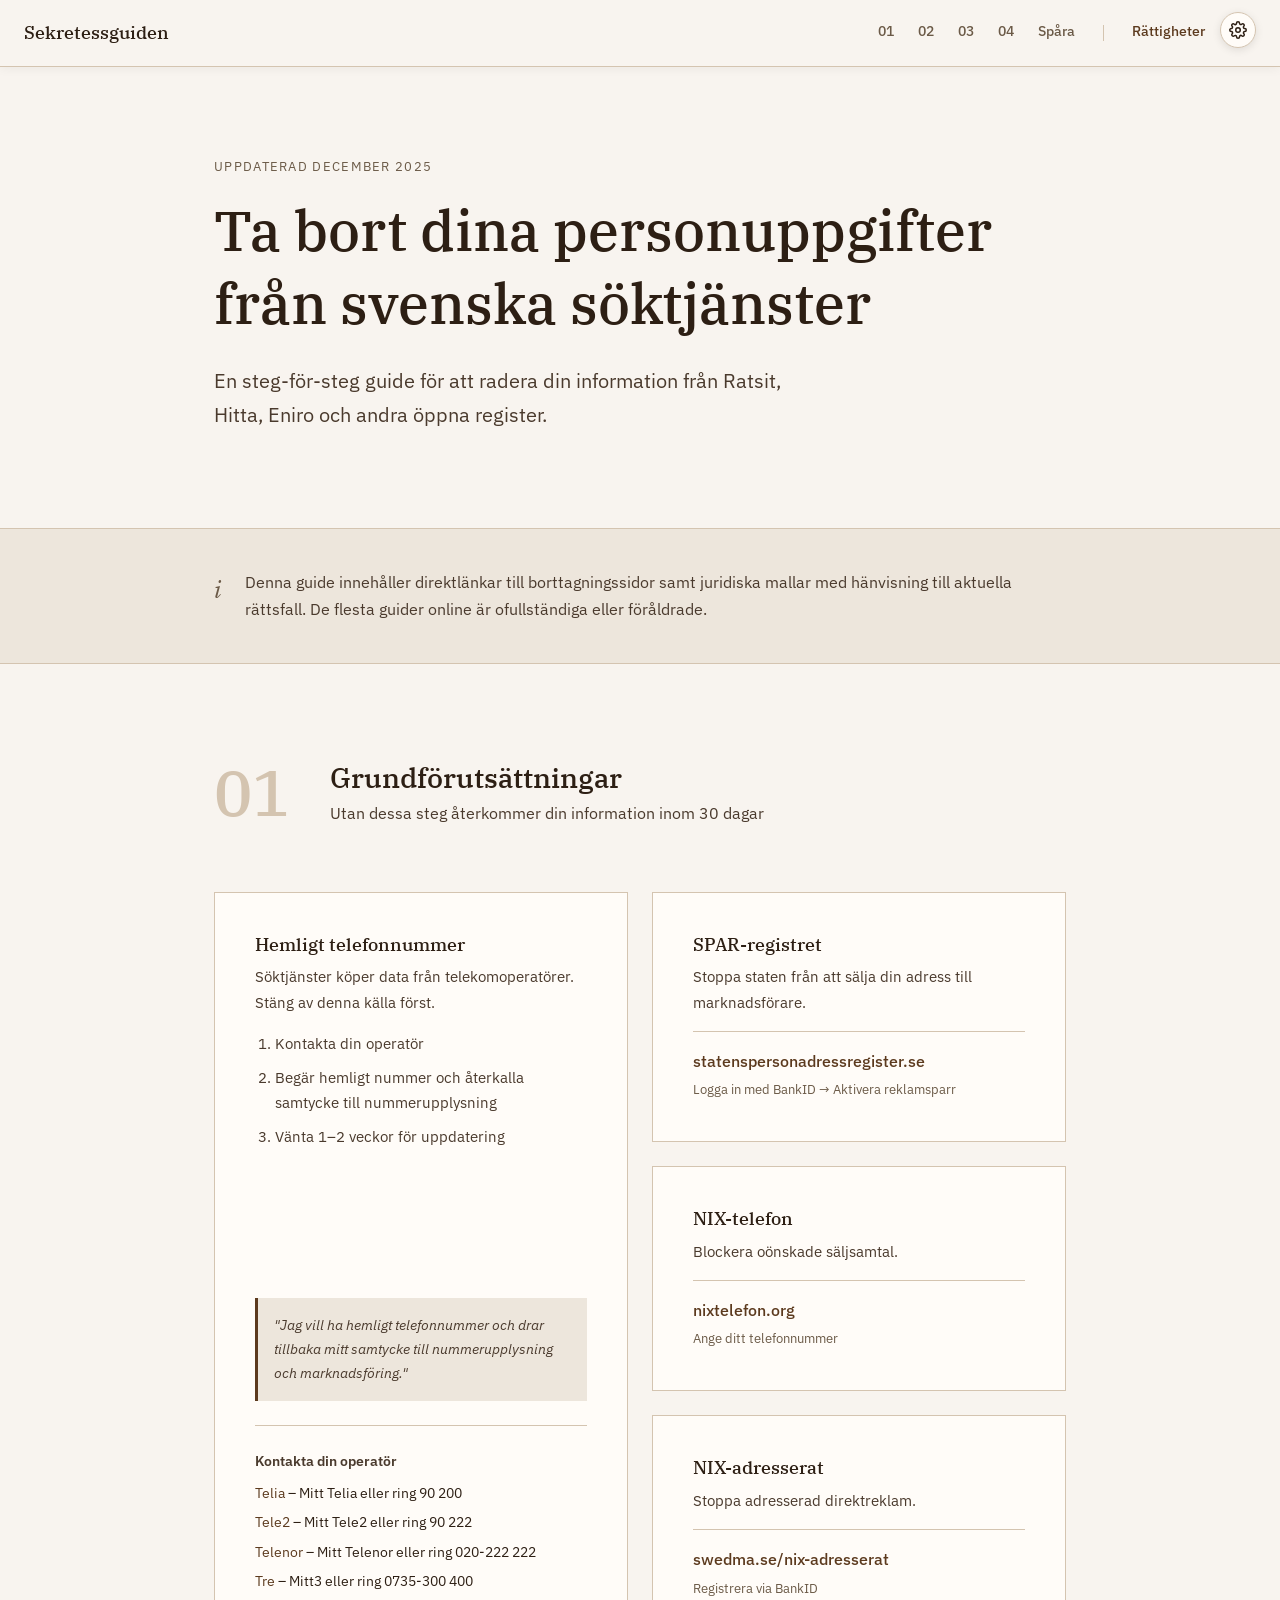
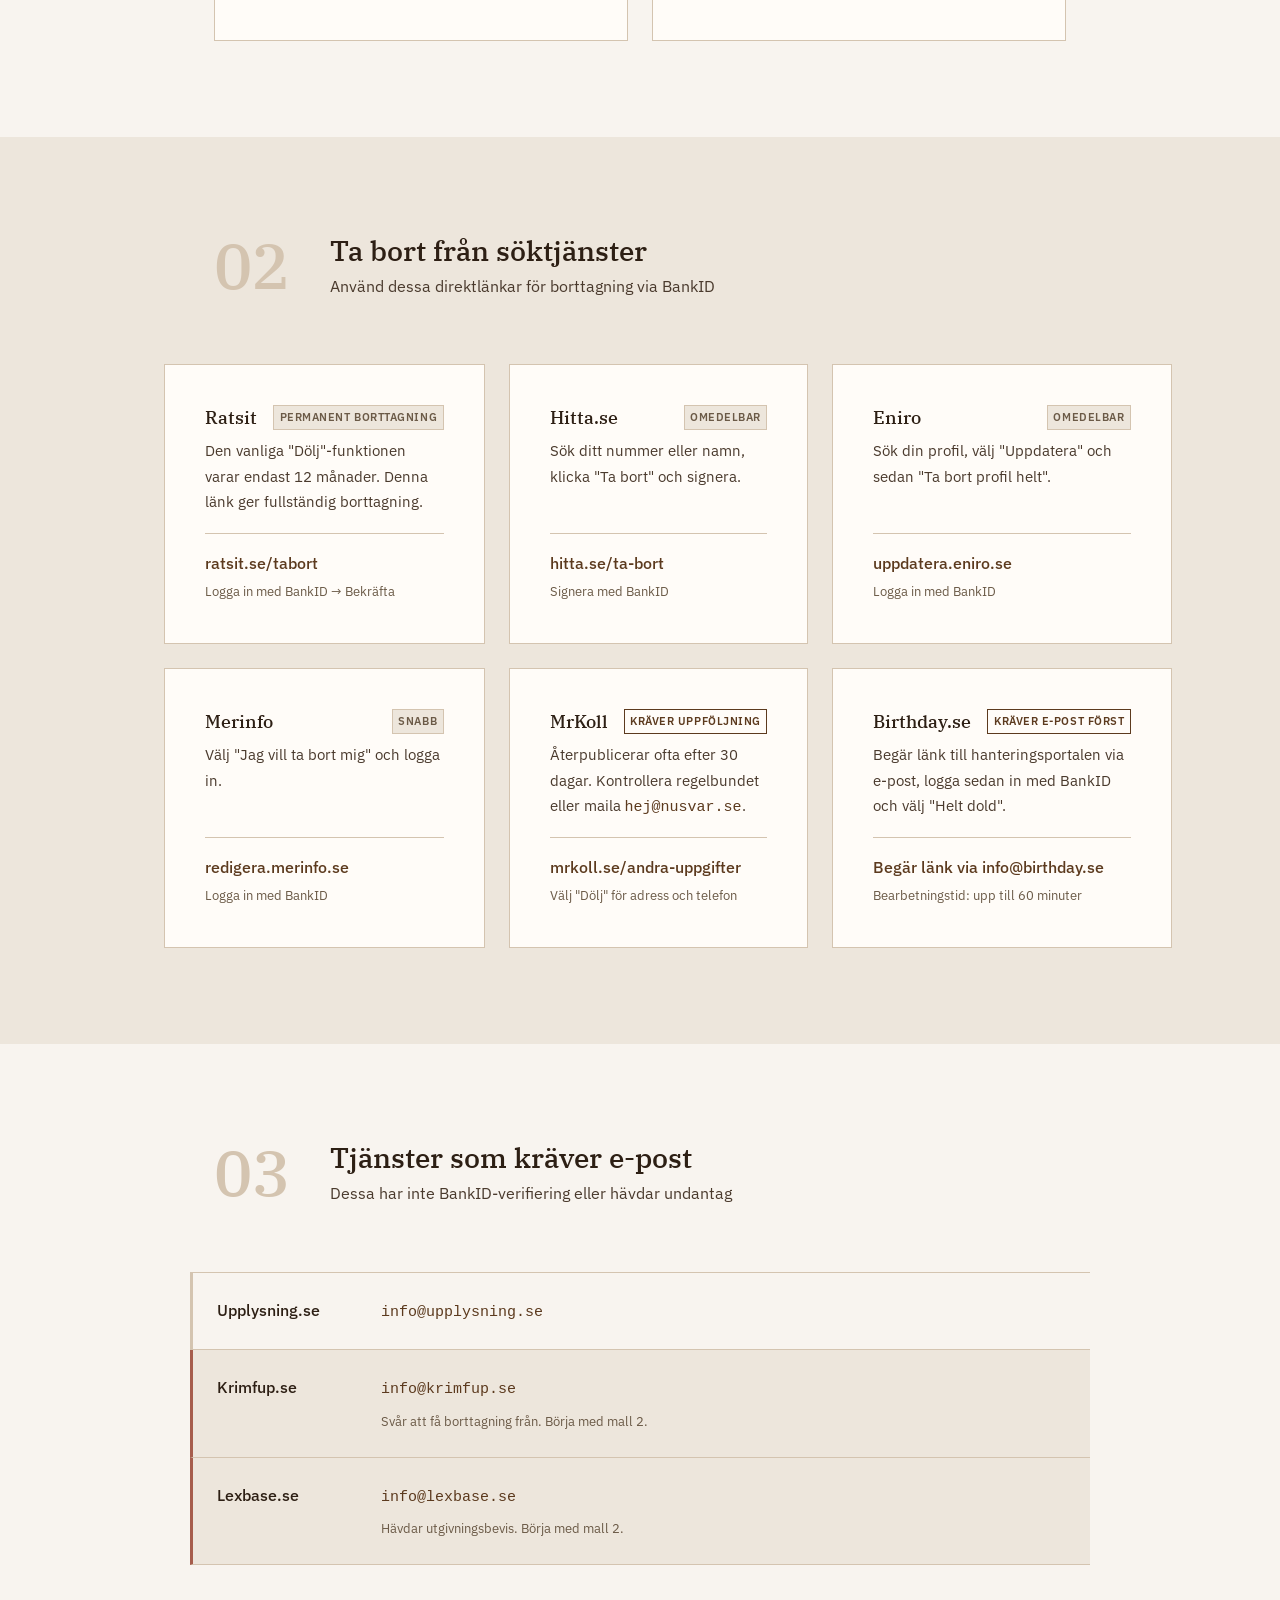
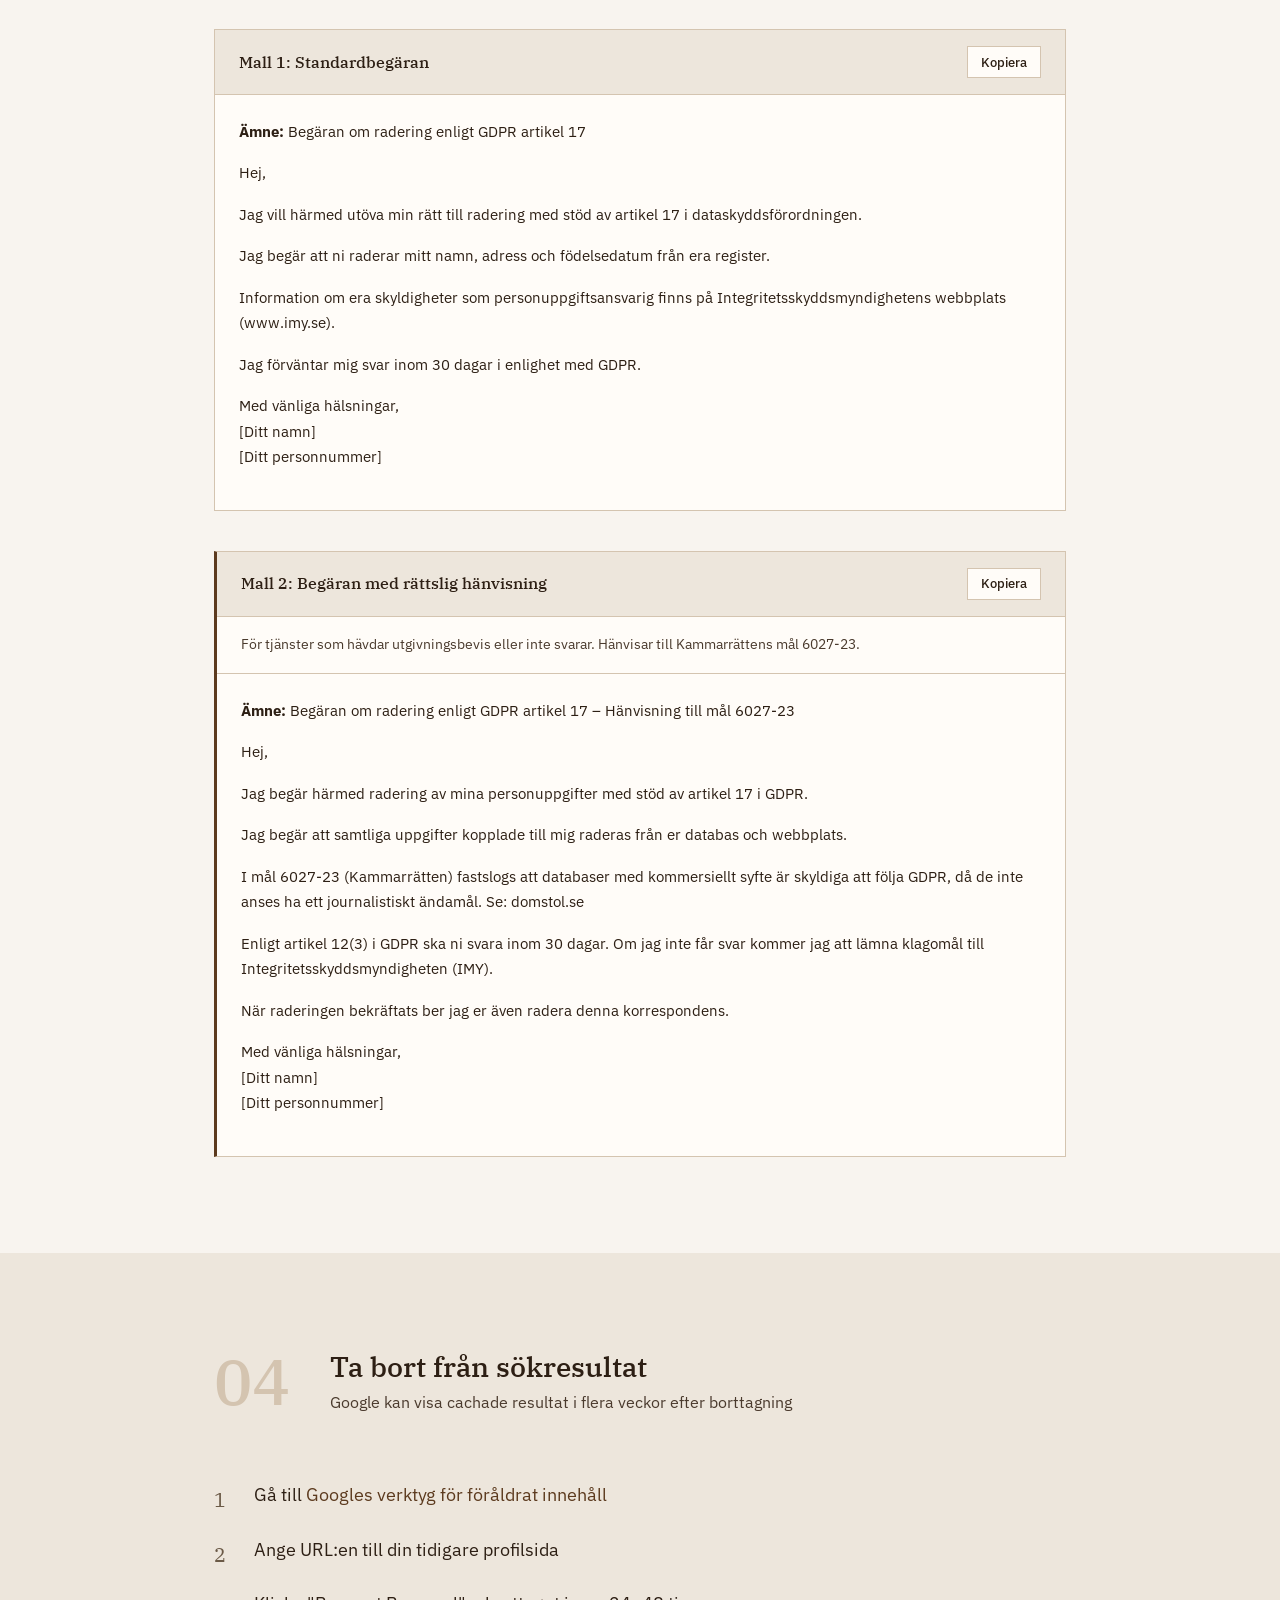
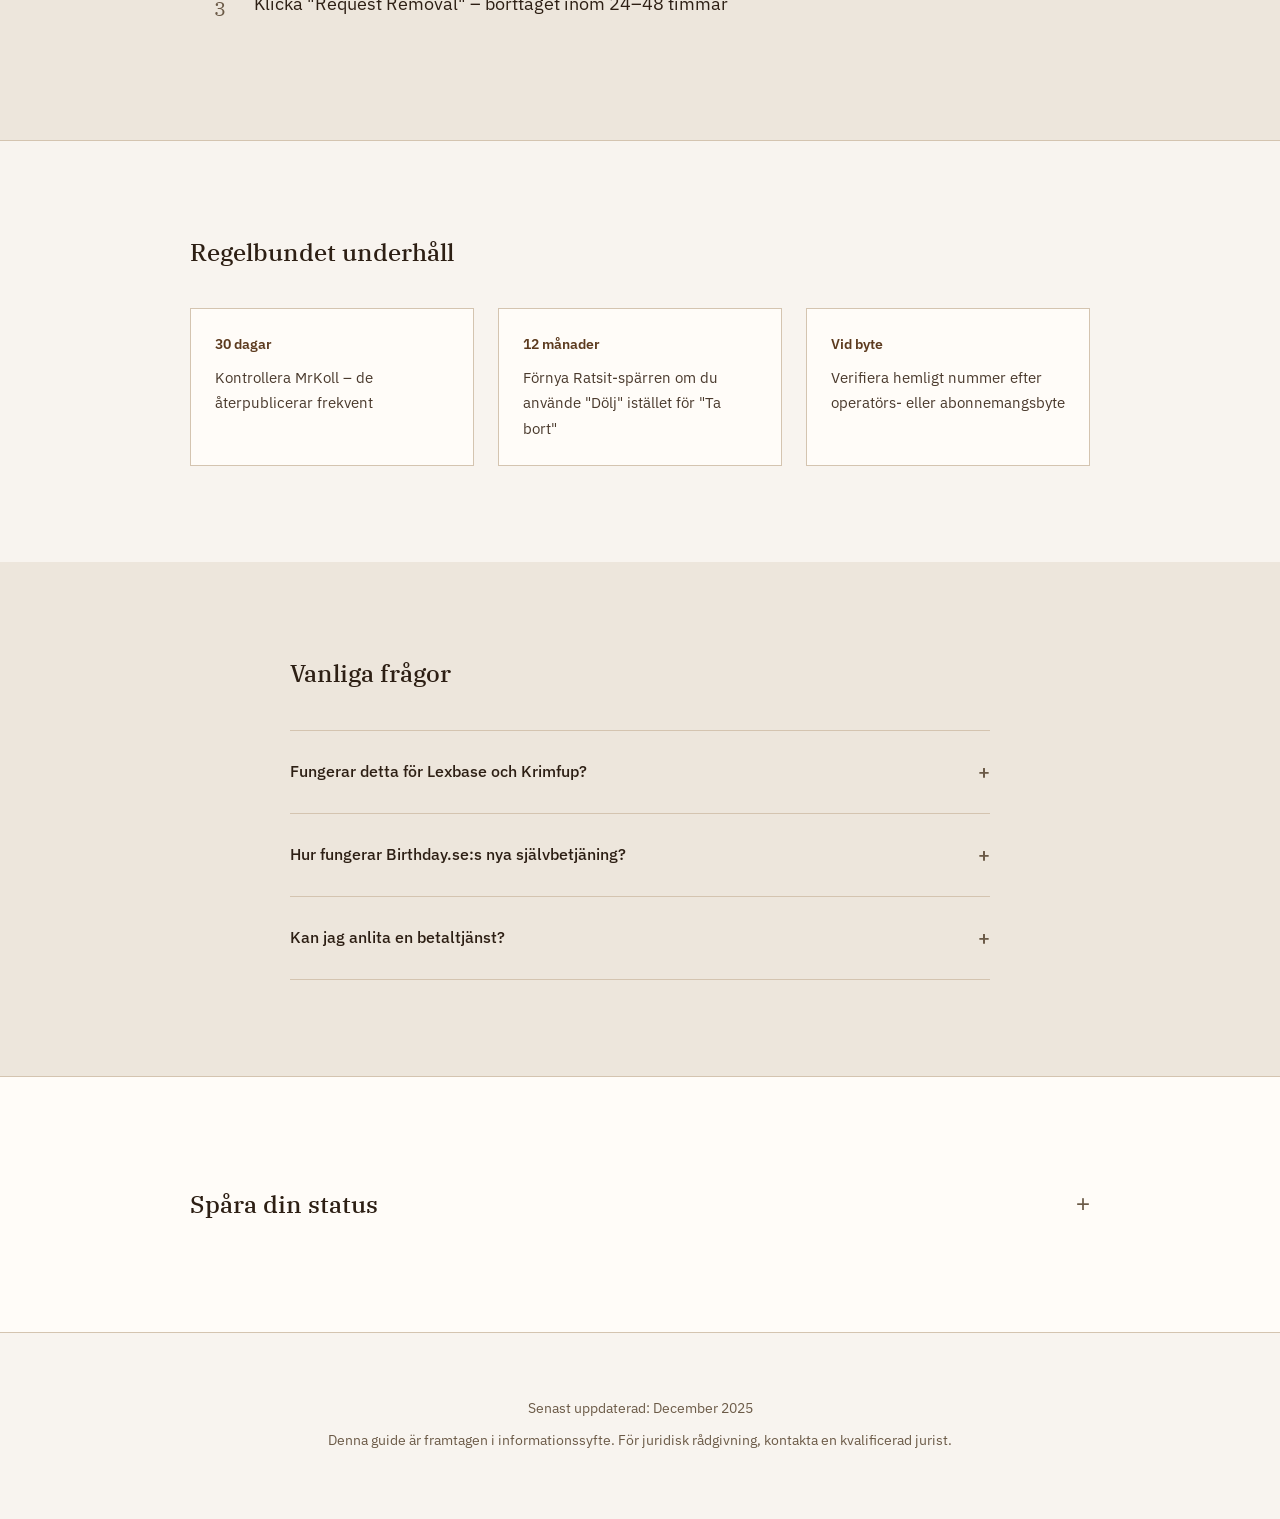
==== index.html @ dc8bb1ce "fix email fill for birthday" ====
<!DOCTYPE html>
<html lang="sv">

<head>
    <meta charset="UTF-8">
    <meta name="viewport" content="width=device-width, initial-scale=1.0">
    <meta name="description"
        content="Komplett guide för att ta bort personuppgifter från svenska söktjänster som Ratsit, Hitta, Eniro med flera.">
    <title>Svenska Sekretessguiden</title>
    <link rel="icon" href="favicon.svg" type="image/svg+xml">
    <link rel="preconnect" href="https://fonts.googleapis.com">
    <link rel="preconnect" href="https://fonts.gstatic.com" crossorigin>
    <link
        href="https://fonts.googleapis.com/css2?family=IBM+Plex+Sans:wght@400;500;600&family=IBM+Plex+Serif:wght@400;500&display=swap"
        rel="stylesheet">
    <link rel="stylesheet" href="style.css">
</head>

<body>
    <a href="#main" class="skip-link" data-i18n="skip">Hoppa till huvudinnehåll</a>

    <nav class="nav" aria-label="Huvudnavigering">
        <div class="nav-inner">
            <a href="#" class="nav-brand" data-i18n="nav.brand">Sekretessguiden</a>
            <button class="nav-toggle" aria-label="Meny">
                <span></span><span></span>
            </button>
            <div class="nav-links">
                <a href="#steg-1" data-tooltip="Förbered" data-i18n="nav.step1"
                    data-i18n-tooltip="nav.step1_tooltip">01</a>
                <a href="#steg-2" data-tooltip="BankID-tjänster" data-i18n="nav.step2"
                    data-i18n-tooltip="nav.step2_tooltip">02</a>
                <a href="#steg-3" data-tooltip="E-posttjänster" data-i18n="nav.step3"
                    data-i18n-tooltip="nav.step3_tooltip">03</a>
                <a href="#steg-4" data-tooltip="Bekräfta" data-i18n="nav.step4"
                    data-i18n-tooltip="nav.step4_tooltip">04</a>
                <a href="#tracker" data-tooltip="Spårning" data-i18n="nav.tracker"
                    data-i18n-tooltip="nav.tracker_tooltip">Spåra</a>
                <span class="nav-divider"></span>
                <a href="rattigheter/" class="nav-link-external" data-tooltip="Dina rättigheter" data-i18n="nav.rights"
                    data-i18n-tooltip="nav.rights_tooltip">Rättigheter</a>

                <!-- Mobile-only settings section -->
                <div class="nav-settings-mobile">
                    <div class="settings-item">
                        <span class="settings-item-label">
                            <svg width="16" height="16" viewBox="0 0 24 24" fill="none" stroke="currentColor"
                                stroke-width="2">
                                <circle cx="12" cy="12" r="10" />
                                <path
                                    d="M2 12h20M12 2a15.3 15.3 0 0 1 4 10 15.3 15.3 0 0 1-4 10 15.3 15.3 0 0 1-4-10 15.3 15.3 0 0 1 4-10z" />
                            </svg>
                            <span data-i18n="settings.language">Språk</span>
                        </span>
                        <div class="settings-toggle" id="lang-toggle-mobile">
                            <button data-lang="sv" class="active">SV</button>
                            <button data-lang="en">EN</button>
                        </div>
                    </div>
                    <div class="settings-item">
                        <span class="settings-item-label">
                            <svg width="16" height="16" viewBox="0 0 24 24" fill="none" stroke="currentColor"
                                stroke-width="2">
                                <circle cx="12" cy="12" r="5" />
                                <path
                                    d="M12 1v2M12 21v2M4.22 4.22l1.42 1.42M18.36 18.36l1.42 1.42M1 12h2M21 12h2M4.22 19.78l1.42-1.42M18.36 5.64l1.42-1.42" />
                            </svg>
                            <span data-i18n="settings.theme">Tema</span>
                        </span>
                        <div class="settings-toggle" id="theme-toggle-mobile">
                            <button data-theme="light" data-i18n="settings.light">Ljust</button>
                            <button data-theme="dark" data-i18n="settings.dark">Mörkt</button>
                        </div>
                    </div>
                </div>
            </div>
            <div class="settings-dropdown" id="settings-dropdown">
                <button class="settings-btn" id="settings-btn" aria-label="Inställningar" aria-expanded="false">
                    <svg width="18" height="18" viewBox="0 0 24 24" fill="none" stroke="currentColor" stroke-width="2">
                        <circle cx="12" cy="12" r="3" />
                        <path
                            d="M19.4 15a1.65 1.65 0 0 0 .33 1.82l.06.06a2 2 0 0 1 0 2.83 2 2 0 0 1-2.83 0l-.06-.06a1.65 1.65 0 0 0-1.82-.33 1.65 1.65 0 0 0-1 1.51V21a2 2 0 0 1-2 2 2 2 0 0 1-2-2v-.09A1.65 1.65 0 0 0 9 19.4a1.65 1.65 0 0 0-1.82.33l-.06.06a2 2 0 0 1-2.83 0 2 2 0 0 1 0-2.83l.06-.06a1.65 1.65 0 0 0 .33-1.82 1.65 1.65 0 0 0-1.51-1H3a2 2 0 0 1-2-2 2 2 0 0 1 2-2h.09A1.65 1.65 0 0 0 4.6 9a1.65 1.65 0 0 0-.33-1.82l-.06-.06a2 2 0 0 1 0-2.83 2 2 0 0 1 2.83 0l.06.06a1.65 1.65 0 0 0 1.82.33H9a1.65 1.65 0 0 0 1-1.51V3a2 2 0 0 1 2-2 2 2 0 0 1 2 2v.09a1.65 1.65 0 0 0 1 1.51 1.65 1.65 0 0 0 1.82-.33l.06-.06a2 2 0 0 1 2.83 0 2 2 0 0 1 0 2.83l-.06.06a1.65 1.65 0 0 0-.33 1.82V9a1.65 1.65 0 0 0 1.51 1H21a2 2 0 0 1 2 2 2 2 0 0 1-2 2h-.09a1.65 1.65 0 0 0-1.51 1z" />
                    </svg>
                </button>
                <div class="settings-menu" id="settings-menu">
                    <div class="settings-item">
                        <span class="settings-item-label">
                            <svg width="16" height="16" viewBox="0 0 24 24" fill="none" stroke="currentColor"
                                stroke-width="2">
                                <circle cx="12" cy="12" r="10" />
                                <path
                                    d="M2 12h20M12 2a15.3 15.3 0 0 1 4 10 15.3 15.3 0 0 1-4 10 15.3 15.3 0 0 1-4-10 15.3 15.3 0 0 1 4-10z" />
                            </svg>
                            <span data-i18n="settings.language">Språk</span>
                        </span>
                        <div class="settings-toggle" id="lang-toggle">
                            <button data-lang="sv" class="active">SV</button>
                            <button data-lang="en">EN</button>
                        </div>
                    </div>
                    <div class="settings-item">
                        <span class="settings-item-label">
                            <svg width="16" height="16" viewBox="0 0 24 24" fill="none" stroke="currentColor"
                                stroke-width="2">
                                <circle cx="12" cy="12" r="5" />
                                <path
                                    d="M12 1v2M12 21v2M4.22 4.22l1.42 1.42M18.36 18.36l1.42 1.42M1 12h2M21 12h2M4.22 19.78l1.42-1.42M18.36 5.64l1.42-1.42" />
                            </svg>
                            <span data-i18n="settings.theme">Tema</span>
                        </span>
                        <div class="settings-toggle" id="theme-toggle">
                            <button data-theme="light" data-i18n="settings.light">Ljust</button>
                            <button data-theme="dark" data-i18n="settings.dark">Mörkt</button>
                        </div>
                    </div>
                </div>
            </div>
        </div>
    </nav>

    <header class="hero">
        <div class="hero-inner">
            <p class="hero-meta" data-i18n="hero.meta">Uppdaterad december 2025</p>
            <h1 data-i18n="hero.title">Ta bort dina personuppgifter från svenska söktjänster</h1>
            <p class="hero-lead" data-i18n="hero.lead">En steg-för-steg guide för att radera din information från
                Ratsit, Hitta, Eniro och
                andra öppna register.</p>
        </div>
    </header>

    <main id="main">
        <section class="intro">
            <div class="intro-inner">
                <div class="intro-number">i</div>
                <div class="intro-text">
                    <p data-i18n="intro.text">Denna guide innehåller direktlänkar till borttagningssidor samt juridiska
                        mallar med hänvisning
                        till
                        aktuella rättsfall. De flesta guider online är ofullständiga eller föråldrade.</p>
                </div>
            </div>
        </section>

        <!-- STEG 1 -->
        <section id="steg-1" class="step">
            <div class="step-header">
                <div class="step-number">01</div>
                <div class="step-title">
                    <h2 data-i18n="step1.title">Grundförutsättningar</h2>
                    <p data-i18n="step1.subtitle">Utan dessa steg återkommer din information inom 30 dagar</p>
                </div>
            </div>

            <div class="step-content">
                <div class="split-layout">
                    <article class="card card-featured">
                        <h3 data-i18n="step1.phone.title">Hemligt telefonnummer</h3>
                        <p data-i18n="step1.phone.desc">Söktjänster köper data från telekomoperatörer. Stäng av denna
                            källa först.</p>
                        <ol>
                            <li data-i18n="step1.phone.step1">Kontakta din operatör</li>
                            <li data-i18n="step1.phone.step2">Begär hemligt nummer och återkalla samtycke till
                                nummerupplysning</li>
                            <li data-i18n="step1.phone.step3">Vänta 1–2 veckor för uppdatering</li>
                        </ol>
                        <div class="card-quote" data-i18n="step1.phone.quote">
                            "Jag vill ha hemligt telefonnummer och drar tillbaka mitt samtycke till nummerupplysning och
                            marknadsföring."
                        </div>
                        <div class="operator-links">
                            <h4 data-i18n="step1.phone.operators">Kontakta din operatör</h4>
                            <ul>
                                <li><a href="https://www.telia.se/privat/mitt-telia" target="_blank"
                                        rel="noopener">Telia</a> – Mitt Telia <span data-i18n="step1.phone.orcall">eller
                                        ring</span> 90 200</li>
                                <li><a href="https://www.tele2.se/mitt-tele2" target="_blank" rel="noopener">Tele2</a> –
                                    Mitt Tele2 <span data-i18n="step1.phone.orcall">eller ring</span> 90 222</li>
                                <li><a href="https://www.telenor.se/mitt-telenor" target="_blank"
                                        rel="noopener">Telenor</a> – Mitt Telenor <span
                                        data-i18n="step1.phone.orcall">eller ring</span> 020-222 222</li>
                                <li><a href="https://www.tre.se/mitt3" target="_blank" rel="noopener">Tre</a> – Mitt3
                                    <span data-i18n="step1.phone.orcall">eller ring</span> 0735-300 400
                                </li>
                            </ul>
                        </div>
                    </article>

                    <div class="stacked-cards">
                        <article class="card">
                            <h3 data-i18n="step1.spar.title">SPAR-registret</h3>
                            <p data-i18n="step1.spar.desc">Stoppa staten från att sälja din adress till marknadsförare.
                            </p>
                            <div class="card-action">
                                <a href="https://www.statenspersonadressregister.se/" target="_blank"
                                    rel="noopener">statenspersonadressregister.se</a>
                                <span data-i18n="step1.spar.action">Logga in med BankID → Aktivera reklamsparr</span>
                            </div>
                        </article>

                        <article class="card">
                            <h3 data-i18n="step1.nix.title">NIX-telefon</h3>
                            <p data-i18n="step1.nix.desc">Blockera oönskade säljsamtal.</p>
                            <div class="card-action">
                                <a href="https://nixtelefon.org/" target="_blank" rel="noopener">nixtelefon.org</a>
                                <span data-i18n="step1.nix.action">Ange ditt telefonnummer</span>
                            </div>
                        </article>

                        <article class="card">
                            <h3 data-i18n="step1.nixaddr.title">NIX-adresserat</h3>
                            <p data-i18n="step1.nixaddr.desc">Stoppa adresserad direktreklam.</p>
                            <div class="card-action">
                                <a href="https://www.swedma.se/nix-adresserat/" target="_blank"
                                    rel="noopener">swedma.se/nix-adresserat</a>
                                <span data-i18n="step1.nixaddr.action">Registrera via BankID</span>
                            </div>
                        </article>
                    </div>
                </div>
            </div>
        </section>

        <!-- STEG 2 -->
        <section id="steg-2" class="step step-alt" aria-labelledby="steg-2-title">
            <div class="step-header">
                <div class="step-number">02</div>
                <div class="step-title">
                    <h2 id="steg-2-title" data-i18n="step2.title">Ta bort från söktjänster</h2>
                    <p data-i18n="step2.subtitle">Använd dessa direktlänkar för borttagning via BankID</p>
                </div>
            </div>

            <div class="step-content">
                <div class="card-grid-5">
                    <article class="card card-service">
                        <div class="card-service-header">
                            <h3>Ratsit</h3>
                            <span class="tag" data-i18n="tag.permanent">Permanent borttagning</span>
                        </div>
                        <p data-i18n="service.ratsit.desc">Den vanliga "Dölj"-funktionen varar endast 12 månader. Denna
                            länk ger fullständig
                            borttagning.
                        </p>
                        <div class="card-action">
                            <a href="https://www.ratsit.se/tabort" target="_blank" rel="noopener">ratsit.se/tabort</a>
                            <span data-i18n="service.ratsit.action">Logga in med BankID → Bekräfta</span>
                        </div>
                    </article>

                    <article class="card card-service">
                        <div class="card-service-header">
                            <h3>Hitta.se</h3>
                            <span class="tag" data-i18n="tag.immediate">Omedelbar</span>
                        </div>
                        <p data-i18n="service.hitta.desc">Sök ditt nummer eller namn, klicka "Ta bort" och signera.</p>
                        <div class="card-action">
                            <a href="https://www.hitta.se/kontakta-oss/ta-bort-kontaktsida" target="_blank"
                                rel="noopener">hitta.se/ta-bort</a>
                            <span data-i18n="service.hitta.action">Signera med BankID</span>
                        </div>
                    </article>

                    <article class="card card-service">
                        <div class="card-service-header">
                            <h3>Eniro</h3>
                            <span class="tag" data-i18n="tag.immediate">Omedelbar</span>
                        </div>
                        <p data-i18n="service.eniro.desc">Sök din profil, välj "Uppdatera" och sedan "Ta bort profil
                            helt".</p>
                        <div class="card-action">
                            <a href="https://uppdatera.eniro.se/person" target="_blank"
                                rel="noopener">uppdatera.eniro.se</a>
                            <span data-i18n="service.eniro.action">Logga in med BankID</span>
                        </div>
                    </article>

                    <article class="card card-service">
                        <div class="card-service-header">
                            <h3>Merinfo</h3>
                            <span class="tag" data-i18n="tag.fast">Snabb</span>
                        </div>
                        <p data-i18n="service.merinfo.desc">Välj "Jag vill ta bort mig" och logga in.</p>
                        <div class="card-action">
                            <a href="https://redigera.merinfo.se/" target="_blank"
                                rel="noopener">redigera.merinfo.se</a>
                            <span data-i18n="service.merinfo.action">Logga in med BankID</span>
                        </div>
                    </article>

                    <article class="card card-service">
                        <div class="card-service-header">
                            <h3>MrKoll</h3>
                            <span class="tag tag-note" data-i18n="tag.followup">Kräver uppföljning</span>
                        </div>
                        <p><span data-i18n="service.mrkoll.desc">Återpublicerar ofta efter 30 dagar. Kontrollera
                                regelbundet eller maila</span> <a href="mailto:hej@nusvar.se" class="email-link"
                                data-template="1">hej@nusvar.se</a>.</p>
                        <div class="card-action">
                            <a href="https://mrkoll.se/om/andra-uppgifter" target="_blank"
                                rel="noopener">mrkoll.se/andra-uppgifter</a>
                            <span data-i18n="service.mrkoll.action">Välj "Dölj" för adress och telefon</span>
                        </div>
                    </article>

                    <article class="card card-service">
                        <div class="card-service-header">
                            <h3>Birthday.se</h3>
                            <span class="tag tag-note" data-i18n="tag.emailfirst">Kräver e-post först</span>
                        </div>
                        <p data-i18n="service.birthday.desc">Begär länk till hanteringsportalen via e-post, logga sedan
                            in med BankID och välj "Helt
                            dold".</p>
                        <div class="card-action">
                            <a href="mailto:info@birthday.se" class="email-link" data-template="4"
                                data-i18n="service.birthday.link">Begär
                                länk via
                                info@birthday.se</a>
                            <span data-i18n="service.birthday.action">Bearbetningstid: upp till 60 minuter</span>
                        </div>
                    </article>
                </div>
            </div>
        </section>

        <!-- STEG 3 -->
        <section id="steg-3" class="step">
            <div class="step-header">
                <div class="step-number">03</div>
                <div class="step-title">
                    <h2 data-i18n="step3.title">Tjänster som kräver e-post</h2>
                    <p data-i18n="step3.subtitle">Dessa har inte BankID-verifiering eller hävdar undantag</p>
                </div>
            </div>

            <div class="step-content step-content-narrow">
                <div class="email-list">
                    <div class="email-item">
                        <div class="email-name">Upplysning.se</div>
                        <a href="mailto:info@upplysning.se" class="email-link" data-template="1">info@upplysning.se</a>
                    </div>
                    <div class="email-item email-item-difficult">
                        <div class="email-name">Krimfup.se</div>
                        <a href="mailto:info@krimfup.se" class="email-link" data-template="2">info@krimfup.se</a>
                        <div class="email-note" data-i18n="email.krimfup.note">Svår att få borttagning från. Börja med
                            mall 2.</div>
                    </div>
                    <div class="email-item email-item-difficult">
                        <div class="email-name">Lexbase.se</div>
                        <a href="mailto:info@lexbase.se" class="email-link" data-template="2">info@lexbase.se</a>
                        <div class="email-note" data-i18n="email.lexbase.note">Hävdar utgivningsbevis. Börja med mall 2.
                        </div>
                    </div>
                </div>

                <div class="templates">
                    <div class="template">
                        <div class="template-header">
                            <h3 data-i18n="template1.title">Mall 1: Standardbegäran</h3>
                            <button class="copy-btn" data-template="1" data-i18n="copy">Kopiera</button>
                        </div>
                        <div class="template-body" id="template-1">
                            <p><strong>Ämne:</strong> Begäran om radering enligt GDPR artikel 17</p>
                            <p>Hej,</p>
                            <p>Jag vill härmed utöva min rätt till radering med stöd av artikel 17 i
                                dataskyddsförordningen.
                            </p>
                            <p>Jag begär att ni raderar mitt namn, adress och födelsedatum från era register.</p>
                            <p>Information om era skyldigheter som personuppgiftsansvarig finns på
                                Integritetsskyddsmyndighetens webbplats (www.imy.se).</p>
                            <p>Jag förväntar mig svar inom 30 dagar i enlighet med GDPR.</p>
                            <p>Med vänliga hälsningar,<br>[Ditt namn]<br>[Ditt personnummer]</p>
                        </div>
                    </div>

                    <div class="template template-strong">
                        <div class="template-header">
                            <h3 data-i18n="template2.title">Mall 2: Begäran med rättslig hänvisning</h3>
                            <button class="copy-btn" data-template="2" data-i18n="copy">Kopiera</button>
                        </div>
                        <p class="template-note" data-i18n="template2.note">För tjänster som hävdar utgivningsbevis
                            eller inte svarar. Hänvisar
                            till
                            Kammarrättens mål 6027-23.</p>
                        <div class="template-body" id="template-2">
                            <p><strong>Ämne:</strong> Begäran om radering enligt GDPR artikel 17 – Hänvisning till mål
                                6027-23</p>
                            <p>Hej,</p>
                            <p>Jag begär härmed radering av mina personuppgifter med stöd av artikel 17 i GDPR.</p>
                            <p>Jag begär att samtliga uppgifter kopplade till mig raderas från er databas och webbplats.
                            </p>
                            <p>I mål 6027-23 (Kammarrätten) fastslogs att databaser med kommersiellt syfte är skyldiga
                                att
                                följa GDPR, då de inte anses ha ett journalistiskt ändamål. Se: domstol.se</p>
                            <p>Enligt artikel 12(3) i GDPR ska ni svara inom 30 dagar. Om jag inte får svar kommer jag
                                att
                                lämna klagomål till Integritetsskyddsmyndigheten (IMY).</p>
                            <p>När raderingen bekräftats ber jag er även radera denna korrespondens.</p>
                            <p>Med vänliga hälsningar,<br>[Ditt namn]<br>[Ditt personnummer]</p>
                        </div>
                    </div>
                </div>
            </div>
        </section>

        <!-- STEG 4 -->
        <section id="steg-4" class="step step-alt">
            <div class="step-header">
                <div class="step-number">04</div>
                <div class="step-title">
                    <h2 data-i18n="step4.title">Ta bort från sökresultat</h2>
                    <p data-i18n="step4.subtitle">Google kan visa cachade resultat i flera veckor efter borttagning</p>
                </div>
            </div>

            <div class="step-content step-content-narrow">
                <ol class="action-list">
                    <li>
                        <span data-i18n="step4.action1">Gå till</span> <a
                            href="https://search.google.com/search-console/remove-outdated-content" target="_blank"
                            rel="noopener" data-i18n="step4.action1.link">Googles verktyg för föråldrat innehåll</a>
                    </li>
                    <li data-i18n="step4.action2">
                        Ange URL:en till din tidigare profilsida
                    </li>
                    <li data-i18n="step4.action3">
                        Klicka "Request Removal" – borttaget inom 24–48 timmar
                    </li>
                </ol>
            </div>
        </section>

        <!-- Underhåll -->
        <section class="maintenance">
            <div class="maintenance-inner">
                <h2 data-i18n="maintenance.title">Regelbundet underhåll</h2>
                <div class="maintenance-grid">
                    <div class="maintenance-item">
                        <div class="maintenance-interval" data-i18n="maintenance.30days">30 dagar</div>
                        <p data-i18n="maintenance.30days.text">Kontrollera MrKoll – de återpublicerar frekvent</p>
                    </div>
                    <div class="maintenance-item">
                        <div class="maintenance-interval" data-i18n="maintenance.12months">12 månader</div>
                        <p data-i18n="maintenance.12months.text">Förnya Ratsit-spärren om du använde "Dölj" istället för
                            "Ta bort"</p>
                    </div>
                    <div class="maintenance-item">
                        <div class="maintenance-interval" data-i18n="maintenance.change">Vid byte</div>
                        <p data-i18n="maintenance.change.text">Verifiera hemligt nummer efter operatörs- eller
                            abonnemangsbyte</p>
                    </div>
                </div>
            </div>
        </section>

        <!-- FAQ -->
        <section class="faq">
            <div class="faq-inner">
                <h2 data-i18n="faq.title">Vanliga frågor</h2>
                <details class="faq-item">
                    <summary data-i18n="faq.lexbase.q">Fungerar detta för Lexbase och Krimfup?</summary>
                    <p data-i18n="faq.lexbase.a">Det är svårt. Använd mall 2 och hänvisa till Kammarrättens dom. Som
                        alternativ, fokusera på att
                        ta
                        bort Google-sökresultaten så informationen blir svårare att hitta.</p>
                </details>
                <details class="faq-item">
                    <summary data-i18n="faq.birthday.q">Hur fungerar Birthday.se:s nya självbetjäning?</summary>
                    <p data-i18n="faq.birthday.a">Birthday.se har infört en BankID-portal för synlighetshantering. Maila
                        info@birthday.se för att
                        få en personlig länk till appen.minauppgifter.se. Där kan du välja mellan "Helt synlig", "Delvis
                        synlig" (endast namn) eller "Helt dold" (rekommenderas). Ändringen träder i kraft inom 60
                        minuter.</p>
                </details>
                <details class="faq-item">
                    <summary data-i18n="faq.service.q">Kan jag anlita en betaltjänst?</summary>
                    <p data-i18n="faq.service.a">Tjänster som DoldAdress finns, men de utför samma steg som beskrivs
                        här. Processen tar cirka 20
                        minuter.</p>
                </details>
            </div>
        </section>

        <!-- TRACKER -->
        <section id="tracker" class="tracker">
            <div class="tracker-inner">
                <button class="tracker-toggle" aria-expanded="false" aria-controls="tracker-content">
                    <h2 data-i18n="tracker.title">Spåra din status</h2>
                    <span class="tracker-toggle-icon">+</span>
                </button>

                <div id="tracker-content" class="tracker-content" hidden>
                    <div class="tracker-intro">
                        <p data-i18n="tracker.intro">Håll koll på vilka tjänster som fortfarande visar dina uppgifter.
                            All data sparas endast
                            lokalt i din webbläsare.</p>
                    </div>

                    <div class="tracker-name-section">
                        <label for="tracker-name" data-i18n="tracker.name.label">Ditt namn (för söklänkar)</label>
                        <input type="text" id="tracker-name" class="tracker-input" placeholder="Förnamn Efternamn"
                            data-i18n-placeholder="tracker.name.placeholder">
                    </div>

                    <div class="tracker-grid" id="tracker-grid">
                        <!-- Services will be populated by JavaScript -->
                    </div>

                    <div class="tracker-actions">
                        <button class="tracker-btn" id="tracker-export" data-i18n="tracker.export">Exportera
                            data</button>
                        <button class="tracker-btn tracker-btn-secondary" id="tracker-import-btn"
                            data-i18n="tracker.import">Importera
                            data</button>
                        <input type="file" id="tracker-import" accept=".json" hidden>
                        <button class="tracker-btn tracker-btn-danger" id="tracker-clear"
                            data-i18n="tracker.clear">Rensa all data</button>
                    </div>

                    <div class="tracker-privacy-notice">
                        <strong data-i18n="tracker.privacy">Sekretess:</strong> <span
                            data-i18n="tracker.privacy.text">Ingen data skickas till någon server. Allt sparas endast i
                            din
                            webbläsare (localStorage).
                            Om du byter webbläsare eller rensar webbläsardata försvinner informationen — använd
                            "Exportera"
                            för säkerhetskopiering.</span>
                    </div>

                    <div class="tracker-reminder" id="tracker-reminder">
                        <label class="reminder-toggle">
                            <input type="checkbox" id="reminder-enabled">
                            <span data-i18n="tracker.reminder">Påminn mig att kontrollera igen om</span>
                            <input type="number" id="reminder-days" value="30" min="1" max="365"
                                class="reminder-days-input">
                            <span data-i18n="tracker.reminder.days">dagar</span>
                        </label>
                        <p class="reminder-note" id="reminder-note"></p>
                    </div>
                </div>
            </div>
        </section>
    </main>

    <footer class="footer">
        <p data-i18n="footer.updated">Senast uppdaterad: December 2025</p>
        <p data-i18n="footer.disclaimer">Denna guide är framtagen i informationssyfte. För juridisk rådgivning, kontakta
            en kvalificerad jurist.</p>
    </footer>

    <div class="toast" id="toast" role="status" aria-live="polite">Mall kopierad till urklipp</div>

    <!-- Confirm Dialog -->
    <div class="confirm-overlay" id="confirm-overlay" hidden>
        <div class="confirm-dialog" role="alertdialog" aria-modal="true" aria-labelledby="confirm-title">
            <h3 id="confirm-title" data-i18n="confirm.title">Rensa all data?</h3>
            <p data-i18n="confirm.text">All spårningsdata kommer att raderas. Detta kan inte ångras.</p>
            <div class="confirm-actions">
                <button class="confirm-btn confirm-btn-cancel" id="confirm-cancel"
                    data-i18n="confirm.cancel">Avbryt</button>
                <button class="confirm-btn confirm-btn-danger" id="confirm-delete"
                    data-i18n="confirm.delete">Rensa</button>
            </div>
        </div>
    </div>

    <!-- Back to top button -->
    <button class="back-to-top" id="back-to-top" aria-label="Tillbaka till toppen" data-i18n-aria="backtotop" hidden>
        <svg width="20" height="20" viewBox="0 0 20 20" fill="none" stroke="currentColor" stroke-width="2">
            <path d="M10 16V4M4 10l6-6 6 6" />
        </svg>
    </button>

    <script src="script.js"></script>
</body>

</html>
---- style.css ----
/* ===== VARIABLES ===== */
:root {
    --text: #2d1f14;
    --text-secondary: #4a3a2d;
    --text-muted: #6b5a47;
    --bg: #f8f4ef;
    --bg-alt: #ede6dc;
    --surface: #fffcf8;
    --border: #d4c4b0;
    --accent: #5c3a1e;
    --accent-hover: #3d2712;

    --font: 'IBM Plex Sans', -apple-system, BlinkMacSystemFont, sans-serif;
    --font-serif: 'IBM Plex Serif', Georgia, serif;

    --space-xs: 0.5rem;
    --space-sm: 1rem;
    --space-md: 1.5rem;
    --space-lg: 2.5rem;
    --space-xl: 4rem;
    --space-2xl: 6rem;
}

@media (prefers-color-scheme: dark) {
    :root:not([data-theme="light"]) {
        --text: #ede5d8;
        --text-secondary: #c9bda8;
        --text-muted: #a89880;
        --bg: #1a1410;
        --bg-alt: #2a2118;
        --surface: #322820;
        --border: #4a3f33;
        --accent: #d4b88a;
        --accent-hover: #e8d0a8;
    }
}

/* Manual dark mode override */
:root[data-theme="dark"] {
    --text: #ede5d8;
    --text-secondary: #c9bda8;
    --text-muted: #a89880;
    --bg: #1a1410;
    --bg-alt: #2a2118;
    --surface: #322820;
    --border: #4a3f33;
    --accent: #d4b88a;
    --accent-hover: #e8d0a8;
}

/* Manual light mode override */
:root[data-theme="light"] {
    --text: #2d1f14;
    --text-secondary: #4a3a2d;
    --text-muted: #6b5a47;
    --bg: #f8f4ef;
    --bg-alt: #ede6dc;
    --surface: #fffcf8;
    --border: #d4c4b0;
    --accent: #5c3a1e;
    --accent-hover: #3d2712;
}

/* ===== RESET ===== */
*,
*::before,
*::after {
    box-sizing: border-box;
    margin: 0;
    padding: 0;
}

html {
    scroll-behavior: smooth;
}

body {
    font-family: var(--font);
    font-size: 1rem;
    line-height: 1.7;
    color: var(--text);
    background: var(--bg);
}

a {
    color: var(--accent);
    text-decoration: none;
}

a:hover {
    text-decoration: underline;
}

a:focus-visible,
button:focus-visible,
summary:focus-visible {
    outline: 2px solid var(--accent);
    outline-offset: 2px;
}

h1,
h2,
h3 {
    font-family: var(--font-serif);
    font-weight: 500;
    line-height: 1.3;
}

p {
    margin-bottom: var(--space-sm);
}

p:last-child {
    margin-bottom: 0;
}

ol,
ul {
    margin-left: 1.25rem;
}

li {
    margin-bottom: 0.5rem;
}

/* ===== SKIP LINK ===== */
.skip-link {
    position: absolute;
    top: -100px;
    left: var(--space-md);
    background: var(--accent);
    color: #fff;
    padding: var(--space-xs) var(--space-sm);
    z-index: 1000;
    text-decoration: none;
}

.skip-link:focus {
    top: var(--space-sm);
}

/* ===== NAV ===== */
.nav {
    position: fixed;
    top: 0;
    left: 0;
    right: 0;
    z-index: 1000;
    background: var(--bg);
    border-bottom: 1px solid var(--border);
    box-shadow: 0 2px 10px rgba(0, 0, 0, 0.05);
}

.nav-inner {
    max-width: 1400px;
    margin: 0 auto;
    padding: var(--space-sm) var(--space-md);
    padding-right: 75px;
    /* Space for fixed settings icon */
    display: flex;
    align-items: center;
    justify-content: space-between;
    position: relative;
    z-index: 10;
    background: var(--bg);
}

.nav-brand {
    font-family: var(--font-serif);
    font-size: 1.125rem;
    font-weight: 500;
    color: var(--text);
}

.nav-brand:hover {
    text-decoration: none;
    color: var(--accent);
}

.nav-links {
    display: flex;
    gap: var(--space-md);
}

.nav-links a {
    font-size: 0.875rem;
    font-weight: 500;
    color: var(--text-muted);
    padding: 0.25rem 0;
    border-bottom: 2px solid transparent;
    transition: all 0.15s ease;
}

.nav-links a:hover {
    color: var(--text);
    text-decoration: none;
    border-bottom-color: var(--accent);
}

/* Nav tooltips */
.nav-links a[data-tooltip] {
    position: relative;
}

.nav-links a[data-tooltip]::after {
    content: attr(data-tooltip);
    position: absolute;
    top: 100%;
    left: 50%;
    transform: translateX(-50%);
    margin-top: 8px;
    padding: 0.4rem 0.6rem;
    background: var(--text);
    color: var(--bg);
    font-size: 0.75rem;
    white-space: nowrap;
    border-radius: 3px;
    opacity: 0;
    visibility: hidden;
    transition: opacity 0.15s, visibility 0.15s;
    pointer-events: none;
    z-index: 200;
}

.nav-links a[data-tooltip]:hover::after {
    opacity: 1;
    visibility: visible;
}

/* Nav divider */
.nav-divider {
    width: 1px;
    height: 1rem;
    background: var(--border);
    align-self: center;
    margin: 0 0.25rem;
}

.nav-link-external {
    color: var(--accent) !important;
}

/* Hidden on desktop, shown in mobile hamburger menu */
.nav-settings-mobile {
    display: none;
}

/* ===== SETTINGS DROPDOWN ===== */
.settings-dropdown {
    position: fixed;
    top: 12px;
    right: var(--space-md);
    z-index: 1001;
}

.settings-btn {
    display: flex;
    align-items: center;
    justify-content: center;
    width: 36px;
    height: 36px;
    background: var(--surface);
    border: 1px solid var(--border);
    border-radius: 50%;
    cursor: pointer;
    color: var(--text);
    transition: all 0.15s ease;
    box-shadow: 0 2px 8px rgba(0, 0, 0, 0.1);
}

.settings-btn:hover {
    background: var(--bg-alt);
}

.settings-btn svg {
    width: 18px;
    height: 18px;
}

.settings-menu {
    position: absolute;
    top: calc(100% + 8px);
    right: 0;
    min-width: 220px;
    background: var(--surface);
    border: 1px solid var(--border);
    box-shadow: 0 4px 16px rgba(0, 0, 0, 0.15);
    opacity: 0;
    visibility: hidden;
    transform: translateY(-8px);
    transition: all 0.15s ease;
    z-index: 200;
}

.settings-menu.active {
    opacity: 1;
    visibility: visible;
    transform: translateY(0);
}

.settings-item {
    display: flex;
    align-items: center;
    justify-content: space-between;
    gap: var(--space-md);
    padding: var(--space-sm) var(--space-md);
    border-bottom: 1px solid var(--border);
    font-size: 0.875rem;
}

.settings-item:last-child {
    border-bottom: none;
}

.settings-item-label {
    display: flex;
    align-items: center;
    gap: var(--space-xs);
    color: var(--text-secondary);
}

.settings-item-label svg {
    width: 16px;
    height: 16px;
}

.settings-toggle {
    display: flex;
    background: var(--bg-alt);
    border: 1px solid var(--border);
    border-radius: 4px;
    overflow: hidden;
    flex-shrink: 0;
}

.settings-toggle button {
    padding: 0.35rem 0.6rem;
    min-width: 44px;
    font-size: 0.75rem;
    font-family: inherit;
    font-weight: 500;
    background: transparent;
    border: none;
    color: var(--text-muted);
    cursor: pointer;
    transition: all 0.15s ease;
}

.settings-toggle button.active {
    background: var(--accent);
    color: #fff;
}

@media (prefers-color-scheme: dark) {
    :root:not([data-theme="light"]) .settings-toggle button.active {
        color: #1a1410;
    }
}

:root[data-theme="dark"] .settings-toggle button.active {
    color: #1a1410;
}

.nav-toggle {
    display: none;
    flex-direction: column;
    gap: 6px;
    padding: 0.5rem;
    background: none;
    border: none;
    cursor: pointer;
}

.nav-toggle span {
    display: block;
    width: 24px;
    height: 2px;
    background: var(--text);
}

/* ===== HERO ===== */
.hero {
    padding: calc(var(--space-2xl) + 60px) var(--space-md) var(--space-2xl);
    max-width: 900px;
    margin: 0 auto;
}

.hero-meta {
    font-size: 0.8125rem;
    text-transform: uppercase;
    letter-spacing: 0.1em;
    color: var(--text-muted);
    margin-bottom: var(--space-sm);
}

.hero h1 {
    font-size: clamp(2rem, 5vw, 3.5rem);
    margin-bottom: var(--space-md);
}

.hero-lead {
    font-size: 1.25rem;
    color: var(--text-secondary);
    max-width: 600px;
}

/* ===== INTRO ===== */
.intro {
    border-top: 1px solid var(--border);
    border-bottom: 1px solid var(--border);
    background: var(--bg-alt);
}

.intro-inner {
    max-width: 900px;
    margin: 0 auto;
    padding: var(--space-lg) var(--space-md);
    display: flex;
    gap: var(--space-md);
    align-items: flex-start;
}

.intro-number {
    font-family: var(--font-serif);
    font-size: 1.5rem;
    font-style: italic;
    color: var(--text-muted);
    flex-shrink: 0;
}

.intro-text {
    color: var(--text-secondary);
}

/* ===== STEPS ===== */
.step {
    padding: var(--space-2xl) 0;
}

.step-alt {
    background: var(--bg-alt);
}

.step-header {
    max-width: 900px;
    margin: 0 auto var(--space-xl);
    padding: 0 var(--space-md);
    display: flex;
    gap: var(--space-lg);
    align-items: flex-start;
}

.step-number {
    font-family: var(--font-serif);
    font-size: 4rem;
    font-weight: 500;
    line-height: 1;
    color: var(--border);
    flex-shrink: 0;
}

.step-title h2 {
    font-size: 1.75rem;
    margin-bottom: 0.25rem;
}

.step-title p {
    color: var(--text-secondary);
    margin: 0;
}

.step-content {
    overflow: visible;
}

.step-content-narrow {
    max-width: 900px;
    margin: 0 auto;
    padding: 0 var(--space-md);
}

/* ===== SPLIT LAYOUT ===== */
.split-layout {
    max-width: 900px;
    margin: 0 auto;
    padding: 0 var(--space-md);
    display: grid;
    grid-template-columns: 1fr 1fr;
    gap: var(--space-md);
    align-items: start;
}

.stacked-cards {
    display: flex;
    flex-direction: column;
    gap: var(--space-md);
}

.card-featured {
    height: 100%;
}

.operator-links {
    margin-top: var(--space-md);
    padding-top: var(--space-md);
    border-top: 1px solid var(--border);
}

.operator-links h4 {
    font-size: 0.875rem;
    font-weight: 600;
    margin-bottom: var(--space-xs);
    color: var(--text-secondary);
}

.operator-links ul {
    list-style: none;
    margin: 0;
    font-size: 0.875rem;
}

.operator-links li {
    margin-bottom: 0.35rem;
}

@media (max-width: 700px) {
    .split-layout {
        grid-template-columns: 1fr;
    }
}

/* ===== CARD GRID ===== */
.card-grid {
    max-width: 900px;
    margin: 0 auto;
    padding: 0 var(--space-md);
    display: grid;
    grid-template-columns: repeat(2, 1fr);
    gap: var(--space-md);
}

@media (max-width: 700px) {
    .card-grid {
        grid-template-columns: 1fr;
    }
}

.card-grid-5 {
    max-width: 1000px;
    margin: 0 auto;
    padding: 0 var(--space-md);
    display: grid;
    grid-template-columns: repeat(3, 1fr);
    grid-auto-rows: 1fr;
    gap: var(--space-md);
}

.card-grid-5>.card {
    grid-column: auto;
}

@media (max-width: 1000px) {
    .card-grid-5 {
        grid-template-columns: repeat(2, 1fr);
    }

    .card-grid-5>.card:nth-child(5) {
        grid-column: 1 / -1;
        justify-self: center;
        width: 100%;
        max-width: 500px;
    }
}

@media (max-width: 700px) {
    .card-grid-5 {
        grid-template-columns: 1fr;
    }

    .card-grid-5>.card,
    .card-grid-5>.card:nth-child(5) {
        grid-column: 1;
        justify-self: stretch;
        max-width: 100%;
    }
}

/* ===== CARDS ===== */
.card {
    padding: var(--space-lg);
    background: var(--surface);
    border: 1px solid var(--border);
    display: flex;
    flex-direction: column;
}

.card h3 {
    font-size: 1.125rem;
    margin-bottom: var(--space-xs);
}

.card>p {
    color: var(--text-secondary);
    font-size: 0.9375rem;
    margin-bottom: var(--space-sm);
}

.card ol {
    font-size: 0.9375rem;
    color: var(--text-secondary);
    margin-bottom: var(--space-sm);
}

.card-quote {
    margin-top: auto;
    padding: var(--space-sm);
    background: var(--bg-alt);
    border-left: 3px solid var(--accent);
    font-size: 0.875rem;
    font-style: italic;
    color: var(--text-secondary);
}

.card-action {
    margin-top: auto;
    padding-top: var(--space-sm);
    border-top: 1px solid var(--border);
}

.card-action a {
    display: block;
    font-weight: 500;
}

.card-action span {
    display: block;
    font-size: 0.8125rem;
    color: var(--text-muted);
    margin-top: 0.25rem;
}

/* Override email-link monospace font when inside card-action */
.card-action .email-link {
    font-family: inherit;
    font-size: inherit;
}

/* Service cards */
.card-service {
    flex: 0 0 280px;
}

.card-service-header {
    display: flex;
    align-items: center;
    justify-content: space-between;
    gap: var(--space-sm);
    margin-bottom: var(--space-xs);
}

.card-service-header h3 {
    margin: 0;
}

.tag {
    font-size: 0.6875rem;
    font-weight: 600;
    text-transform: uppercase;
    letter-spacing: 0.05em;
    padding: 0.2em 0.5em;
    background: var(--bg-alt);
    border: 1px solid var(--border);
    color: var(--text-muted);
    white-space: nowrap;
}

.tag-note {
    background: transparent;
    border-color: var(--accent);
    color: var(--accent);
}

/* ===== EMAIL LIST ===== */
.email-list {
    margin-bottom: var(--space-xl);
}

.email-item {
    padding: var(--space-md) var(--space-md);
    border-bottom: 1px solid var(--border);
    border-left: 3px solid var(--border);
    margin: 0 calc(-1 * var(--space-md));
    display: grid;
    grid-template-columns: 140px 1fr;
    gap: var(--space-xs) var(--space-md);
    align-items: baseline;
}

.email-item:first-child {
    border-top: 1px solid var(--border);
}

.email-name {
    font-weight: 500;
}

.email-link {
    font-family: monospace;
    font-size: 0.9375rem;
}

.email-note {
    grid-column: 2;
    font-size: 0.8125rem;
    color: var(--text-muted);
}

.email-item-difficult {
    background: var(--bg-alt);
    margin: 0 calc(-1 * var(--space-md));
    padding-left: var(--space-md);
    padding-right: var(--space-md);
    border-left-color: #a65d4c;
}

/* ===== TEMPLATES ===== */
.templates {
    display: flex;
    flex-direction: column;
    gap: var(--space-lg);
}

.template {
    background: var(--surface);
    border: 1px solid var(--border);
}

.template-header {
    display: flex;
    justify-content: space-between;
    align-items: center;
    padding: var(--space-sm) var(--space-md);
    border-bottom: 1px solid var(--border);
    background: var(--bg-alt);
}

.template-header h3 {
    font-size: 1rem;
    margin: 0;
}

.template-note {
    padding: var(--space-sm) var(--space-md);
    font-size: 0.875rem;
    color: var(--text-secondary);
    border-bottom: 1px solid var(--border);
    margin: 0;
}

.template-body {
    padding: var(--space-md);
    font-size: 0.9375rem;
}

.template-body p {
    margin-bottom: var(--space-sm);
}

.template-strong {
    border-left: 3px solid var(--accent);
}

.copy-btn {
    padding: 0.4rem 0.8rem;
    font-size: 0.8125rem;
    font-family: inherit;
    font-weight: 500;
    background: var(--surface);
    border: 1px solid var(--border);
    color: var(--text);
    cursor: pointer;
    transition: all 0.15s ease;
}

.copy-btn:hover {
    background: var(--accent);
    border-color: var(--accent);
    color: #fff;
}

/* ===== ACTION LIST ===== */
.action-list {
    font-size: 1.125rem;
    counter-reset: actions;
    list-style: none;
    margin: 0;
}

.action-list li {
    position: relative;
    padding-left: var(--space-lg);
    margin-bottom: var(--space-md);
    counter-increment: actions;
}

.action-list li::before {
    content: counter(actions);
    position: absolute;
    left: 0;
    top: 0.15em;
    font-family: var(--font-serif);
    font-size: 1.25rem;
    color: var(--text-muted);
}

/* ===== MAINTENANCE ===== */
.maintenance {
    padding: var(--space-2xl) var(--space-md);
    border-top: 1px solid var(--border);
}

.maintenance-inner {
    max-width: 900px;
    margin: 0 auto;
}

.maintenance h2 {
    font-size: 1.5rem;
    margin-bottom: var(--space-lg);
}

.maintenance-grid {
    display: grid;
    grid-template-columns: repeat(auto-fit, minmax(220px, 1fr));
    gap: var(--space-md);
}

.maintenance-item {
    padding: var(--space-md);
    background: var(--surface);
    border: 1px solid var(--border);
}

.maintenance-interval {
    font-weight: 600;
    font-size: 0.875rem;
    color: var(--accent);
    margin-bottom: var(--space-xs);
}

.maintenance-item p {
    font-size: 0.9375rem;
    color: var(--text-secondary);
    margin: 0;
}

/* ===== FAQ ===== */
.faq {
    padding: var(--space-2xl) var(--space-md);
    background: var(--bg-alt);
}

.faq-inner {
    max-width: 700px;
    margin: 0 auto;
}

.faq h2 {
    font-size: 1.5rem;
    margin-bottom: var(--space-lg);
}

.faq-item {
    border-bottom: 1px solid var(--border);
}

.faq-item:first-of-type {
    border-top: 1px solid var(--border);
}

.faq-item summary {
    padding: var(--space-md) 0;
    font-weight: 500;
    cursor: pointer;
    list-style: none;
    display: flex;
    justify-content: space-between;
    align-items: center;
}

.faq-item summary::-webkit-details-marker {
    display: none;
}

.faq-item summary::after {
    content: '+';
    font-size: 1.25rem;
    color: var(--text-muted);
}

.faq-item[open] summary::after {
    content: '−';
}

.faq-item p {
    padding-bottom: var(--space-md);
    color: var(--text-secondary);
}

/* ===== FOOTER ===== */
.footer {
    padding: var(--space-xl) var(--space-md);
    text-align: center;
    font-size: 0.875rem;
    color: var(--text-muted);
    border-top: 1px solid var(--border);
}

.footer p {
    margin-bottom: 0.5rem;
}

/* ===== TOAST ===== */
.toast {
    position: fixed;
    bottom: var(--space-md);
    left: 50%;
    transform: translateX(-50%) translateY(calc(100% + var(--space-md)));
    padding: var(--space-sm) var(--space-md);
    background: var(--text);
    color: var(--bg);
    font-size: 0.875rem;
    opacity: 0;
    transition: all 0.2s ease;
}

.toast.show {
    transform: translateX(-50%) translateY(0);
    opacity: 1;
}

/* ===== MOBILE ===== */
@media (max-width: 768px) {
    :root {
        --space-lg: 2rem;
        --space-xl: 3rem;
        --space-2xl: 4rem;
    }

    .nav-links {
        display: none;
    }

    .nav-toggle {
        display: flex;
    }

    .nav.open .nav-links {
        display: flex;
        position: absolute;
        top: 100%;
        left: 0;
        right: 0;
        background: var(--bg);
        border-bottom: 1px solid var(--border);
        padding: var(--space-sm) var(--space-md);
    }

    .step-header {
        flex-direction: column;
        gap: var(--space-sm);
    }

    .step-number {
        font-size: 2.5rem;
    }

    .card {
        flex: 0 0 280px;
    }

    .email-item {
        grid-template-columns: 1fr;
    }

    .email-note {
        grid-column: 1;
    }
}

@media (max-width: 480px) {
    .hero h1 {
        font-size: 1.75rem;
    }

    .card {
        flex: 0 0 calc(100vw - var(--space-md) * 2);
    }
}


/* ===== TRACKER ===== */
.tracker {
    padding: var(--space-2xl) var(--space-md);
    border-top: 1px solid var(--border);
    background: var(--surface);
}

.tracker-inner {
    max-width: 900px;
    margin: 0 auto;
}

.tracker-toggle {
    width: 100%;
    display: flex;
    justify-content: space-between;
    align-items: center;
    padding: var(--space-sm) 0;
    background: none;
    border: none;
    cursor: pointer;
    text-align: left;
}

.tracker-toggle h2 {
    font-size: 1.5rem;
    margin: 0;
    color: var(--text);
}

.tracker-toggle-icon {
    font-size: 1.5rem;
    color: var(--text-muted);
    transition: transform 0.2s ease;
}

.tracker-toggle[aria-expanded="true"] .tracker-toggle-icon {
    transform: rotate(45deg);
}

.tracker-content {
    padding-top: var(--space-lg);
}

.tracker-content[hidden] {
    display: none;
}

.tracker-intro {
    margin-bottom: var(--space-lg);
    color: var(--text-secondary);
}

.tracker-name-section {
    margin-bottom: var(--space-lg);
}

.tracker-name-section label {
    display: block;
    font-weight: 500;
    margin-bottom: var(--space-xs);
}

.tracker-input {
    width: 100%;
    max-width: 400px;
    padding: var(--space-sm);
    font-family: inherit;
    font-size: 1rem;
    background: var(--bg);
    border: 1px solid var(--border);
    color: var(--text);
}

.tracker-input:focus {
    outline: 2px solid var(--accent);
    outline-offset: 2px;
}

.tracker-grid {
    display: grid;
    grid-template-columns: repeat(auto-fill, minmax(300px, 1fr));
    gap: var(--space-md);
    margin-bottom: var(--space-lg);
}

.tracker-card {
    padding: var(--space-lg);
    background: var(--bg);
    border: 1px solid var(--border);
    display: flex;
    flex-direction: column;
    gap: var(--space-sm);
}

.tracker-card-header {
    display: flex;
    justify-content: space-between;
    align-items: center;
    margin-bottom: var(--space-sm);
}

.tracker-card-name {
    font-weight: 600;
    font-size: 1rem;
}

.tracker-status {
    font-size: 0.75rem;
    font-weight: 600;
    text-transform: uppercase;
    letter-spacing: 0.05em;
    padding: 0.25em 0.5em;
    border-radius: 2px;
}

.tracker-status-unknown {
    background: var(--bg-alt);
    color: var(--text-muted);
}

.tracker-status-removed {
    background: #e5efe0;
    color: #3d5c34;
}

.tracker-status-visible {
    background: #f5e5e2;
    color: #7a3d35;
}

.tracker-status-stale {
    background: #f5ecd4;
    color: #6b5a2f;
}

/* Dark mode: system preference + manual override */
@media (prefers-color-scheme: dark) {
    :root:not([data-theme="light"]) .tracker-status-removed {
        background: #2a3d24;
        color: #a8c9a0;
    }

    :root:not([data-theme="light"]) .tracker-status-visible {
        background: #3d2824;
        color: #d9a8a0;
    }

    :root:not([data-theme="light"]) .tracker-status-stale {
        background: #3d3524;
        color: #d9c9a0;
    }
}

:root[data-theme="dark"] .tracker-status-removed {
    background: #2a3d24;
    color: #a8c9a0;
}

:root[data-theme="dark"] .tracker-status-visible {
    background: #3d2824;
    color: #d9a8a0;
}

:root[data-theme="dark"] .tracker-status-stale {
    background: #3d3524;
    color: #d9c9a0;
}

.tracker-card-meta {
    display: flex;
    justify-content: space-between;
    align-items: center;
    gap: var(--space-sm);
}

.tracker-card-date {
    font-size: 0.8125rem;
    color: var(--text-muted);
}

.tracker-method {
    font-size: 0.6875rem;
    font-weight: 600;
    text-transform: uppercase;
    letter-spacing: 0.05em;
    padding: 0.2em 0.5em;
    border-radius: 2px;
}

.tracker-method-bankid {
    background: #e5efe0;
    color: #3d5c34;
}

.tracker-method-email {
    background: #f5ecd4;
    color: #6b5a2f;
}

@media (prefers-color-scheme: dark) {
    :root:not([data-theme="light"]) .tracker-method-bankid {
        background: #2a3d24;
        color: #a8c9a0;
    }

    :root:not([data-theme="light"]) .tracker-method-email {
        background: #3d3524;
        color: #d9c9a0;
    }
}

:root[data-theme="dark"] .tracker-method-bankid {
    background: #2a3d24;
    color: #a8c9a0;
}

:root[data-theme="dark"] .tracker-method-email {
    background: #3d3524;
    color: #d9c9a0;
}

.tracker-card-warning {
    font-size: 0.8125rem;
    color: #7a3d35;
    background: #f5e5e2;
    padding: 0.4rem 0.6rem;
    margin-top: var(--space-xs);
}

@media (prefers-color-scheme: dark) {
    :root:not([data-theme="light"]) .tracker-card-warning {
        background: #4a3f1e;
        color: #f5dfa3;
    }
}

:root[data-theme="dark"] .tracker-card-warning {
    background: #4a3f1e;
    color: #f5dfa3;
}

.tracker-card-done {
    opacity: 0.7;
}

.tracker-card-actions {
    display: grid;
    grid-template-columns: 1fr 1fr;
    gap: var(--space-xs);
    margin-top: auto;
    padding-top: var(--space-sm);
    border-top: 1px solid var(--border);
}


.tracker-card-btn {
    padding: 0.6rem 0.75rem;
    font-family: inherit;
    font-size: 0.8125rem;
    font-weight: 500;
    background: var(--surface);
    border: 1px solid var(--border);
    color: var(--text);
    cursor: pointer;
    transition: all 0.15s ease;
    text-align: center;
    white-space: nowrap;
}

.tracker-card-btn:disabled {
    cursor: not-allowed;
    position: relative;
    color: var(--text-muted) !important;
    border-color: var(--border) !important;
    background: var(--bg-alt) !important;
}

.tracker-card-btn:disabled::after {
    content: attr(data-tooltip);
    position: absolute;
    bottom: calc(100% + 6px);
    left: 50%;
    transform: translateX(-50%);
    padding: 0.5rem 0.75rem;
    background: #2d1f14;
    color: #f8f4ef;
    font-size: 0.8125rem;
    font-weight: 500;
    white-space: nowrap;
    border-radius: 4px;
    opacity: 0;
    visibility: hidden;
    transition: opacity 0.15s, visibility 0.15s;
    pointer-events: none;
    z-index: 100;
    box-shadow: 0 2px 8px rgba(0, 0, 0, 0.25);
}

.tracker-card-btn:disabled::before {
    content: '';
    position: absolute;
    bottom: calc(100% + 1px);
    left: 50%;
    transform: translateX(-50%);
    border: 6px solid transparent;
    border-top-color: #2d1f14;
    border-bottom: none;
    opacity: 0;
    visibility: hidden;
    transition: opacity 0.15s, visibility 0.15s;
    z-index: 100;
}

.tracker-card-btn:disabled:hover::after,
.tracker-card-btn:disabled:hover::before {
    opacity: 1;
    visibility: visible;
}

@media (prefers-color-scheme: dark) {
    :root:not([data-theme="light"]) .tracker-card-btn:disabled::after {
        background: #ede5d8;
        color: #1a1410;
    }

    :root:not([data-theme="light"]) .tracker-card-btn:disabled::before {
        border-top-color: #ede5d8;
    }
}

:root[data-theme="dark"] .tracker-card-btn:disabled::after {
    background: #ede5d8;
    color: #1a1410;
}

:root[data-theme="dark"] .tracker-card-btn:disabled::before {
    border-top-color: #ede5d8;
}

.tracker-card-btn:hover {
    background: var(--bg-alt);
}

.tracker-card-btn-check {
    background: var(--accent);
    border-color: var(--accent);
    color: #fff;
}

.tracker-card-btn-check:hover:not(:disabled) {
    background: var(--accent-hover);
}

.tracker-card-btn-check:disabled {
    background: var(--border) !important;
    border-color: var(--border) !important;
    color: var(--text-secondary) !important;
}

@media (prefers-color-scheme: dark) {
    :root:not([data-theme="light"]) .tracker-card-btn-check {
        color: #1a1410;
    }
}

:root[data-theme="dark"] .tracker-card-btn-check {
    color: #1a1410;
}

.tracker-card-btn-remove {
    background: var(--surface);
    border-color: var(--text-secondary);
    color: var(--text);
    text-decoration: none;
    display: flex;
    align-items: center;
    justify-content: center;
}

.tracker-card-btn-remove:hover:not(:disabled) {
    background: var(--accent);
    color: #fff;
    text-decoration: none;
}

.tracker-card-btn-removed {
    border-color: #3d5c34;
    color: #3d5c34;
    background: var(--surface);
}

.tracker-card-btn-removed:hover {
    background: #3d5c34;
    color: #fff;
}

.tracker-card-btn-visible {
    border-color: #8a3d30;
    color: #8a3d30;
    background: var(--surface);
}

.tracker-card-btn-visible:hover {
    background: #8a3d30;
    color: #fff;
}

@media (prefers-color-scheme: dark) {
    :root:not([data-theme="light"]) .tracker-card-btn-removed {
        border-color: #8fba82;
        color: #8fba82;
    }

    :root:not([data-theme="light"]) .tracker-card-btn-removed:hover {
        background: #5c7a4a;
        color: #fff;
    }

    :root:not([data-theme="light"]) .tracker-card-btn-visible {
        border-color: #d98a7a;
        color: #d98a7a;
    }

    :root:not([data-theme="light"]) .tracker-card-btn-visible:hover {
        background: #a65d4c;
        color: #fff;
    }
}

:root[data-theme="dark"] .tracker-card-btn-removed {
    border-color: #8fba82;
    color: #8fba82;
}

:root[data-theme="dark"] .tracker-card-btn-removed:hover {
    background: #5c7a4a;
    color: #fff;
}

:root[data-theme="dark"] .tracker-card-btn-visible {
    border-color: #d98a7a;
    color: #d98a7a;
}

:root[data-theme="dark"] .tracker-card-btn-visible:hover {
    background: #a65d4c;
    color: #fff;
}

.tracker-actions {
    display: flex;
    gap: var(--space-sm);
    flex-wrap: wrap;
    margin-bottom: var(--space-md);
}

.tracker-btn {
    padding: 0.6rem 1.2rem;
    font-family: inherit;
    font-size: 0.875rem;
    font-weight: 500;
    background: var(--accent);
    border: 1px solid var(--accent);
    color: #fff;
    cursor: pointer;
    transition: all 0.15s ease;
}

@media (prefers-color-scheme: dark) {
    :root:not([data-theme="light"]) .tracker-btn {
        color: #1a1410;
    }
}

:root[data-theme="dark"] .tracker-btn {
    color: #1a1410;
}

.tracker-btn:hover {
    background: var(--accent-hover);
}

.tracker-btn-secondary {
    background: var(--surface);
    border-color: var(--border);
    color: var(--text) !important;
}

.tracker-btn-secondary:hover {
    background: var(--bg-alt);
}

.tracker-btn-danger {
    background: transparent;
    border-color: #dc3545;
    color: #dc3545 !important;
}

.tracker-btn-danger:hover {
    background: #dc3545;
    color: #fff !important;
}

.tracker-privacy-notice {
    padding: var(--space-sm);
    background: var(--bg-alt);
    border-left: 3px solid var(--accent);
    font-size: 0.875rem;
    color: var(--text-secondary);
}

.tracker-reminder {
    padding: var(--space-sm);
    background: var(--surface);
    border: 1px solid var(--border);
    font-size: 0.875rem;
    margin-top: var(--space-sm);
}

.reminder-toggle {
    display: flex;
    align-items: center;
    gap: 0.5rem;
    flex-wrap: wrap;
    cursor: pointer;
}

.reminder-toggle input[type="checkbox"] {
    position: relative;
    width: 2.5rem;
    height: 1.4rem;
    -webkit-appearance: none;
    -moz-appearance: none;
    appearance: none;
    background: var(--border);
    border-radius: 1rem;
    cursor: pointer;
    transition: background 0.2s ease;
    flex-shrink: 0;
}

.reminder-toggle input[type="checkbox"]::after {
    content: '';
    position: absolute;
    top: 2px;
    left: 2px;
    width: calc(1.4rem - 4px);
    height: calc(1.4rem - 4px);
    background: var(--surface);
    border-radius: 50%;
    transition: transform 0.2s ease;
    box-shadow: 0 1px 3px rgba(0, 0, 0, 0.2);
}

.reminder-toggle input[type="checkbox"]:checked {
    background: var(--accent);
}

.reminder-toggle input[type="checkbox"]:checked::after {
    transform: translateX(1.1rem);
}

.reminder-days-input {
    width: 3.5rem;
    padding: 0.35rem 0.5rem;
    border: 1px solid var(--border);
    border-radius: 4px;
    background: var(--bg);
    color: var(--text);
    font-size: 0.875rem;
    font-weight: 500;
    text-align: center;
}

.reminder-days-input:focus {
    outline: none;
    border-color: var(--accent);
}

.reminder-days-input::-webkit-outer-spin-button,
.reminder-days-input::-webkit-inner-spin-button {
    -webkit-appearance: none;
    margin: 0;
}

.reminder-days-input[type=number] {
    -webkit-appearance: textfield;
    -moz-appearance: textfield;
    appearance: textfield;
}

.reminder-note {
    font-size: 0.8125rem;
    color: var(--text-muted);
    margin-top: 0.5rem;
    margin-bottom: 0;
}

@media (max-width: 480px) {
    .tracker-card-actions {
        flex-direction: column;
    }

    .tracker-card-btn {
        width: 100%;
    }

    .tracker-actions {
        flex-direction: column;
    }

    .tracker-btn {
        width: 100%;
        text-align: center;
    }
}

/* ===== RIGHTS PAGE ===== */
.info-section {
    line-height: 1.8;
}

.info-section p {
    margin-bottom: var(--space-md);
}

.info-box {
    padding: var(--space-md);
    background: var(--bg-alt);
    border-left: 3px solid var(--accent);
    margin: var(--space-lg) 0;
}

.info-box h4 {
    font-size: 0.9375rem;
    font-weight: 600;
    margin-bottom: var(--space-sm);
}

.info-box ul {
    margin: 0;
    padding-left: 1.25rem;
}

.info-box-warning {
    border-left-color: #a65d4c;
    background: #f5d9d4;
    color: #5c2a20;
}

.info-box-warning h4 {
    color: #5c2a20;
}

.info-box-success {
    border-left-color: #2d5a20;
    background: #d4ecc8;
    color: #1a3312;
}

.info-box-success h4 {
    color: #1a3312;
}

@media (prefers-color-scheme: dark) {
    .info-box-warning {
        background: #3d2824;
        color: #e5c8c4;
    }

    .info-box-warning h4 {
        color: #f0d8d4;
    }

    .info-box-success {
        background: #2a3d24;
        color: #c4dab8;
    }

    .info-box-success h4 {
        color: #d8eacc;
    }
}

:root[data-theme="dark"] .info-box-warning {
    background: #3d2824;
    color: #e5c8c4;
}

:root[data-theme="dark"] .info-box-warning h4 {
    color: #f0d8d4;
}

:root[data-theme="dark"] .info-box-success {
    background: #2a3d24;
    color: #c4dab8;
}

:root[data-theme="dark"] .info-box-success h4 {
    color: #d8eacc;
}

:root[data-theme="light"] .info-box-warning {
    background: #f5d9d4;
    color: #5c2a20;
}

:root[data-theme="light"] .info-box-warning h4 {
    color: #5c2a20;
}

:root[data-theme="light"] .info-box-success {
    background: #d4ecc8;
    color: #1a3312;
}

:root[data-theme="light"] .info-box-success h4 {
    color: #1a3312;
}

.source-link {
    font-size: 0.875rem;
    margin-top: var(--space-md);
}

.rights-grid {
    display: grid;
    grid-template-columns: repeat(auto-fit, minmax(250px, 1fr));
    gap: var(--space-md);
}

.right-card {
    padding: var(--space-md);
    background: var(--surface);
    border: 1px solid var(--border);
}

.right-card h4 {
    font-size: 1rem;
    margin-bottom: 0.25rem;
}

.right-article {
    font-size: 0.75rem;
    font-weight: 600;
    text-transform: uppercase;
    letter-spacing: 0.05em;
    color: var(--accent);
    margin-bottom: var(--space-sm) !important;
}

.right-card p:last-child {
    color: var(--text-secondary);
    font-size: 0.9375rem;
    margin: 0;
}

.objections-list {
    display: flex;
    flex-direction: column;
    gap: var(--space-md);
}

.objection {
    padding: var(--space-md);
    background: var(--surface);
    border: 1px solid var(--border);
}

.objection h4 {
    font-size: 1rem;
    margin-bottom: var(--space-sm);
    color: var(--text);
}

.objection-response {
    color: var(--text-secondary);
    font-size: 0.9375rem;
    margin: 0;
}

.resources-list {
    display: flex;
    flex-direction: column;
    gap: var(--space-sm);
}

.resource-link {
    display: block;
    padding: var(--space-md);
    background: var(--surface);
    border: 1px solid var(--border);
    text-decoration: none;
    transition: all 0.15s ease;
}

.resource-link:hover {
    border-color: var(--accent);
    text-decoration: none;
}

.resource-name {
    display: block;
    font-weight: 500;
    color: var(--accent);
}

.resource-desc {
    display: block;
    font-size: 0.875rem;
    color: var(--text-muted);
    margin-top: 0.25rem;
}

.cta-section {
    padding: var(--space-2xl) var(--space-md);
    background: #2d1f14;
    text-align: center;
}

.cta-inner {
    max-width: 600px;
    margin: 0 auto;
}

.cta-section h2 {
    color: #f8f4ef;
    margin-bottom: var(--space-sm);
}

.cta-section p {
    color: #c9bda8;
    margin-bottom: var(--space-lg);
}

.cta-button {
    display: inline-block;
    padding: var(--space-sm) var(--space-lg);
    background: var(--accent);
    color: #fff;
    font-weight: 600;
    text-decoration: none;
    transition: all 0.15s ease;
}

.cta-button:hover {
    background: #d4b88a;
    color: #1a1410;
    text-decoration: none;
}

@media (prefers-color-scheme: dark) {
    :root:not([data-theme="light"]) .cta-button {
        color: #1a1410;
    }
}

:root[data-theme="dark"] .cta-button {
    color: #1a1410;
}

/* ===== CONFIRM DIALOG ===== */
.confirm-overlay {
    position: fixed;
    inset: 0;
    background: rgba(0, 0, 0, 0.6);
    display: flex;
    align-items: center;
    justify-content: center;
    z-index: 1000;
}

.confirm-overlay[hidden] {
    display: none;
}

.confirm-dialog {
    background: var(--surface);
    padding: var(--space-lg);
    max-width: 380px;
    width: 90%;
    border: 1px solid var(--border);
    box-shadow: 0 4px 24px rgba(0, 0, 0, 0.2);
}

.confirm-dialog h3 {
    font-family: var(--font-serif);
    font-size: 1.25rem;
    margin-bottom: var(--space-sm);
}

.confirm-dialog p {
    color: var(--text-secondary);
    font-size: 0.9375rem;
    margin-bottom: var(--space-lg);
}

.confirm-actions {
    display: flex;
    gap: var(--space-sm);
    justify-content: flex-end;
}

.confirm-btn {
    padding: 0.6rem 1.25rem;
    font-size: 0.875rem;
    font-weight: 500;
    border: 1px solid var(--border);
    background: var(--surface);
    color: var(--text);
    cursor: pointer;
    transition: all 0.15s ease;
}

.confirm-btn:hover {
    background: var(--bg-alt);
}

.confirm-btn-danger {
    background: #8a3d30;
    border-color: #8a3d30;
    color: #fff;
}

.confirm-btn-danger:hover {
    background: #6d3026;
}

/* ===== BACK TO TOP ===== */
.back-to-top {
    position: fixed;
    bottom: var(--space-lg);
    right: var(--space-lg);
    width: 44px;
    height: 44px;
    background: var(--accent);
    color: #fff;
    border: none;
    border-radius: 50%;
    cursor: pointer;
    display: flex;
    align-items: center;
    justify-content: center;
    box-shadow: 0 2px 12px rgba(0, 0, 0, 0.2);
    transition: all 0.2s ease;
    z-index: 90;
}

.back-to-top[hidden] {
    display: none;
}

.back-to-top:hover {
    transform: translateY(-2px);
    box-shadow: 0 4px 16px rgba(0, 0, 0, 0.25);
}

@media (prefers-color-scheme: dark) {
    .back-to-top {
        color: #1a1410;
    }
}

:root[data-theme="dark"] .back-to-top {
    color: #1a1410;
}

:root[data-theme="light"] .back-to-top {
    background: var(--surface);
    border: 1px solid var(--border);
    color: var(--accent);
}

/* ===== THEME TOGGLE ===== */
.theme-toggle {
    position: fixed;
    bottom: var(--space-lg);
    left: var(--space-lg);
    width: 44px;
    height: 44px;
    background: var(--surface);
    border: 1px solid var(--border);
    border-radius: 50%;
    cursor: pointer;
    display: flex;
    align-items: center;
    justify-content: center;
    box-shadow: 0 2px 8px rgba(0, 0, 0, 0.1);
    transition: all 0.2s ease;
    z-index: 90;
    color: var(--text);
}

.theme-toggle:hover {
    background: var(--bg-alt);
}

/* Show sun in dark mode, moon in light mode */
.icon-sun {
    display: none;
}

.icon-moon {
    display: block;
}

[data-theme="dark"] .icon-sun {
    display: block;
}

[data-theme="dark"] .icon-moon {
    display: none;
}

@media (prefers-color-scheme: dark) {
    :root:not([data-theme="light"]) .icon-sun {
        display: block;
    }

    :root:not([data-theme="light"]) .icon-moon {
        display: none;
    }
}

/* ===== STALE REMINDER ===== */
.stale-alert {
    background: #f5ecd4;
    border-left: 3px solid #8a6d3b;
    padding: var(--space-sm) var(--space-md);
    margin-bottom: var(--space-md);
    font-size: 0.875rem;
    color: #6b5a2f;
}

@media (prefers-color-scheme: dark) {
    .stale-alert {
        background: #3d3524;
        color: #d9c9a0;
    }
}

/* ===== SKELETON LOADING ===== */
.skeleton {
    background: linear-gradient(90deg, var(--bg-alt) 25%, var(--surface) 50%, var(--bg-alt) 75%);
    background-size: 200% 100%;
    animation: skeleton-shimmer 1.5s infinite;
    border-radius: 4px;
}

@keyframes skeleton-shimmer {
    0% {
        background-position: 200% 0;
    }

    100% {
        background-position: -200% 0;
    }
}

.skeleton-card {
    height: 180px;
    background: var(--surface);
    border: 1px solid var(--border);
    padding: var(--space-md);
}

.skeleton-line {
    height: 1rem;
    margin-bottom: var(--space-sm);
}

.skeleton-line:last-child {
    width: 60%;
}

/* ===== PRINT STYLES ===== */
@media print {

    .nav,
    .back-to-top,
    .theme-toggle,
    .toast,
    .confirm-overlay,
    .tracker,
    .skip-link {
        display: none !important;
    }

    body {
        background: #fff;
        color: #000;
        font-size: 12pt;
    }

    .hero {
        background: #fff;
        padding: 1cm 0;
    }

    .step {
        page-break-inside: avoid;
        padding: 1cm 0;
    }

    a {
        color: #000;
        text-decoration: underline;
    }

    a[href]::after {
        content: " (" attr(href) ")";
        font-size: 0.8em;
        color: #666;
    }

    a[href^="#"]::after,
    a[href^="javascript"]::after {
        content: "";
    }
}

/* ===== MOBILE NAV IMPROVEMENTS ===== */
@media (max-width: 768px) {
    .nav-inner {
        padding-right: var(--space-md);
    }

    .nav-toggle {
        display: flex;
        margin-left: auto;
    }

    .nav-links {
        position: fixed;
        top: 60px;
        left: 0;
        right: 0;
        background: var(--bg);
        display: flex;
        flex-direction: column;
        padding: var(--space-md);
        gap: 0;
        border-bottom: 1px solid var(--border);
        transform: translateY(-100%);
        opacity: 0;
        visibility: hidden;
        transition: all 0.3s ease;
        box-shadow: 0 4px 12px rgba(0, 0, 0, 0.1);
        z-index: -1;
    }

    .nav-links.active {
        transform: translateY(0);
        opacity: 1;
        visibility: visible;
    }

    .nav-links a {
        padding: var(--space-sm) 0;
        border-bottom: 1px solid var(--border);
        font-size: 1rem;
    }

    .nav-links a:last-child {
        border-bottom: none;
    }

    .nav-divider {
        display: none;
    }

    .nav-toggle span {
        transition: all 0.3s ease;
    }

    .nav-toggle.active span:first-child {
        transform: translateY(4px) rotate(45deg);
    }

    .nav-toggle.active span:last-child {
        transform: translateY(-4px) rotate(-45deg);
    }

    /* Nav tooltips off on mobile */
    .nav-links a[data-tooltip]::after {
        display: none;
    }

    .back-to-top,
    .theme-toggle {
        bottom: var(--space-md);
    }

    .back-to-top {
        right: var(--space-md);
    }

    .theme-toggle {
        left: var(--space-md);
    }

    /* Hide settings icon on mobile - it appears in hamburger menu instead */
    .settings-dropdown {
        display: none;
    }

    /* Settings section in mobile menu */
    .nav-settings-mobile {
        display: flex;
        flex-direction: column;
        gap: var(--space-sm);
        padding-top: var(--space-sm);
        border-top: 1px solid var(--border);
        margin-top: var(--space-sm);
    }

    .nav-settings-mobile .settings-item {
        border-bottom: none;
        padding: var(--space-xs) 0;
    }
}

/* ===== ACTIVE NAV INDICATOR ===== */
.nav-links a.active {
    color: var(--text);
    border-bottom-color: var(--accent);
}
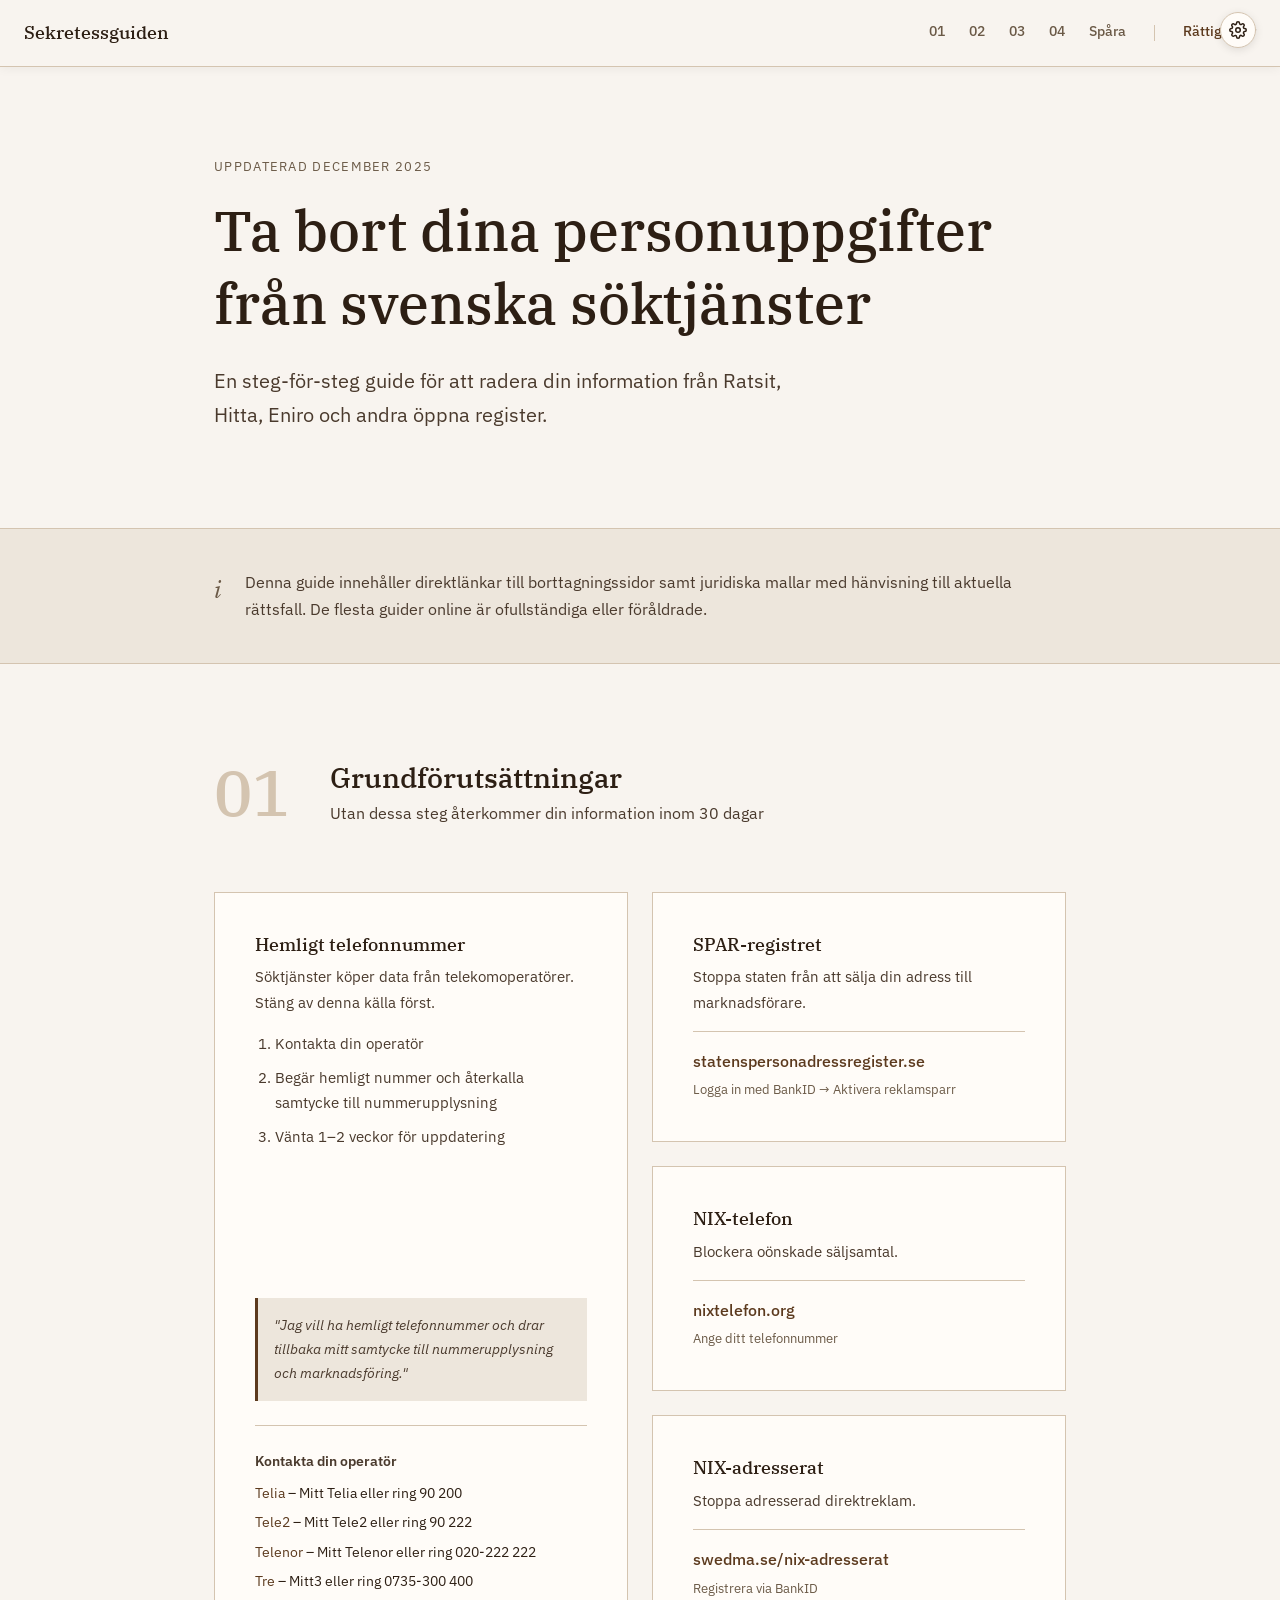
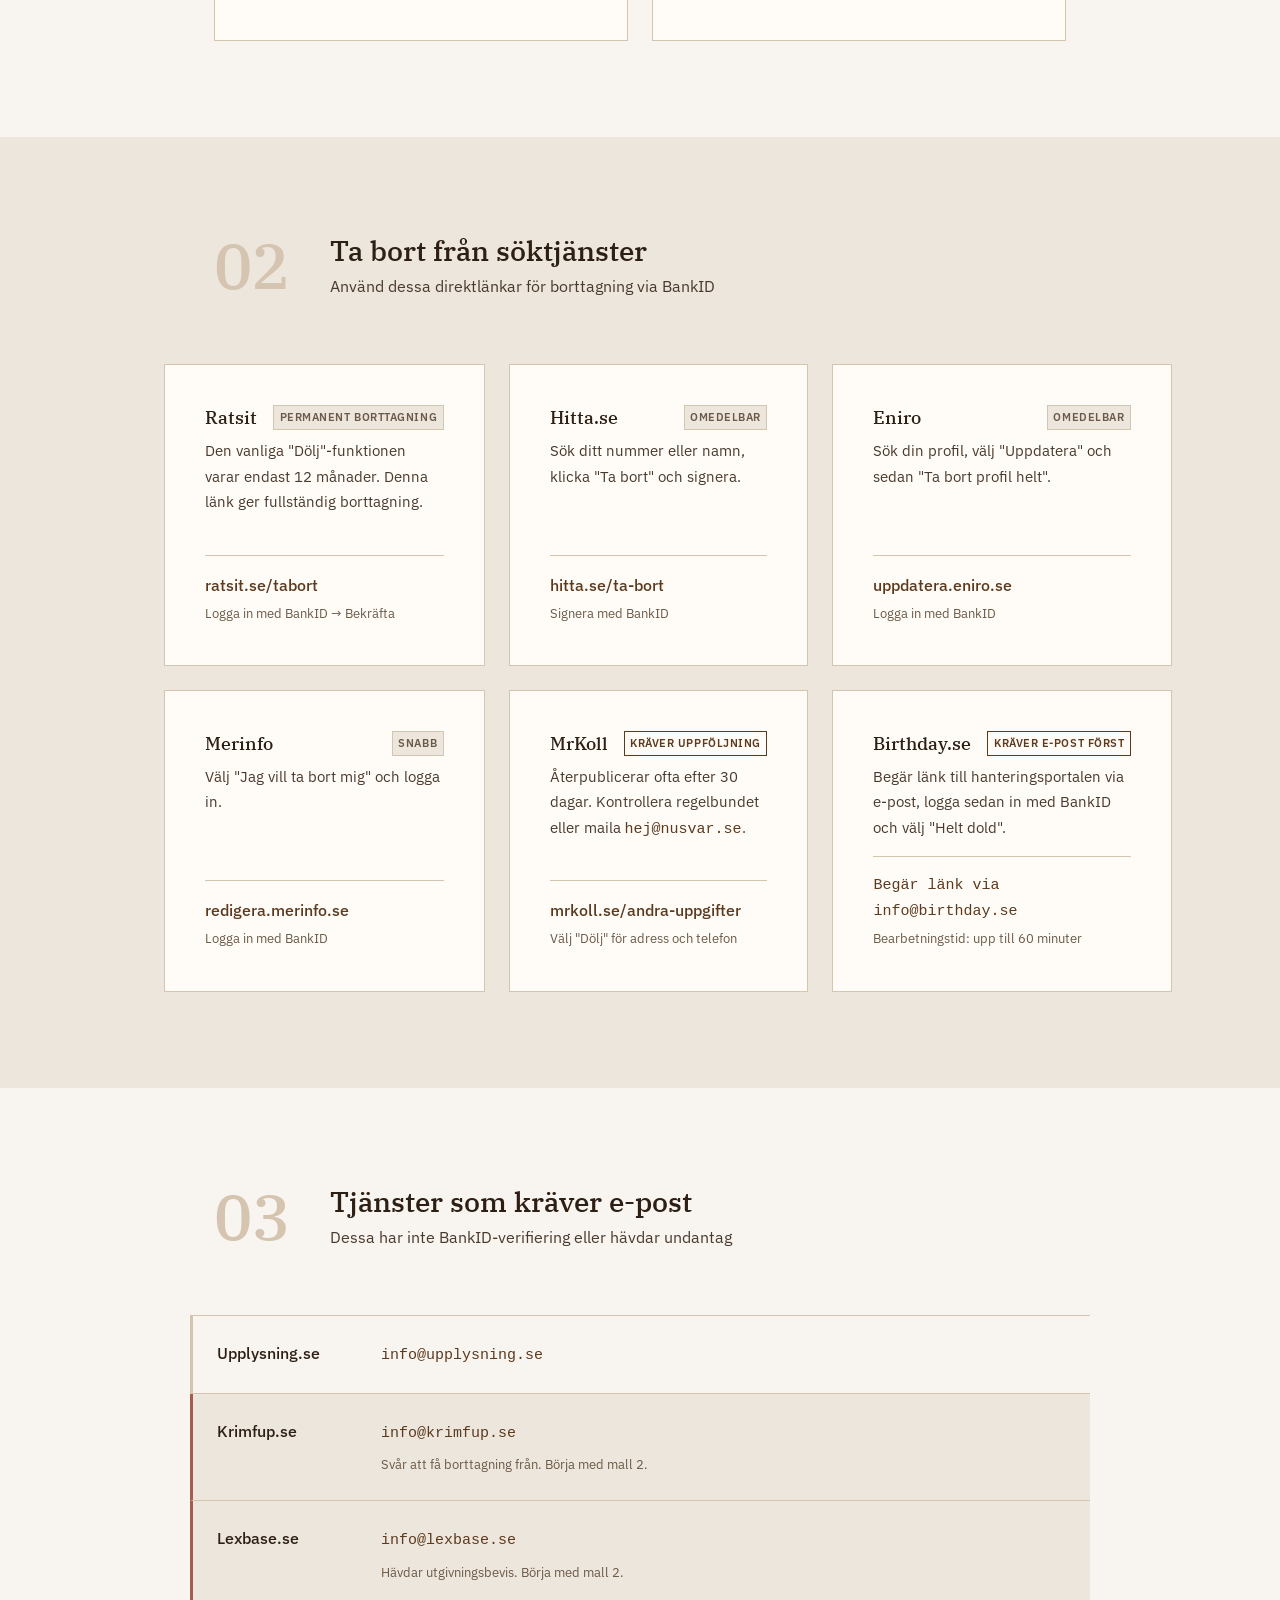
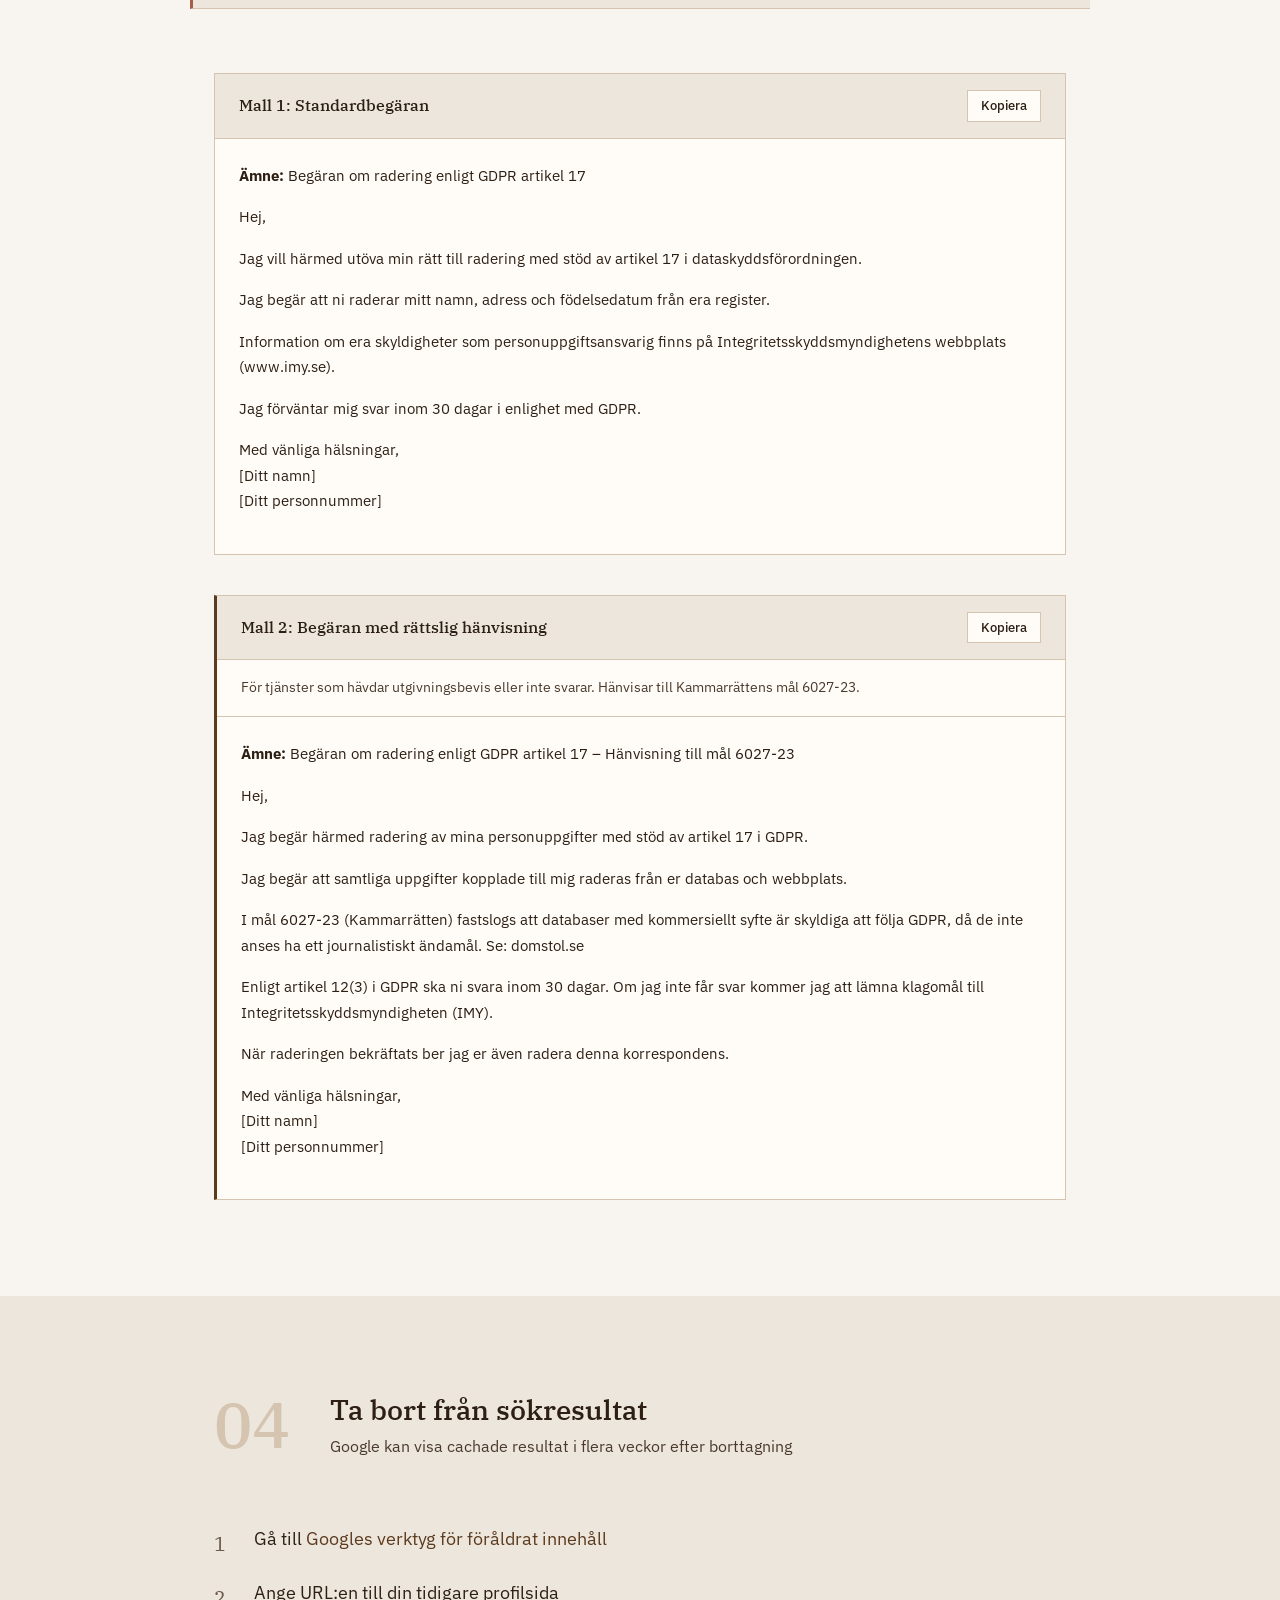
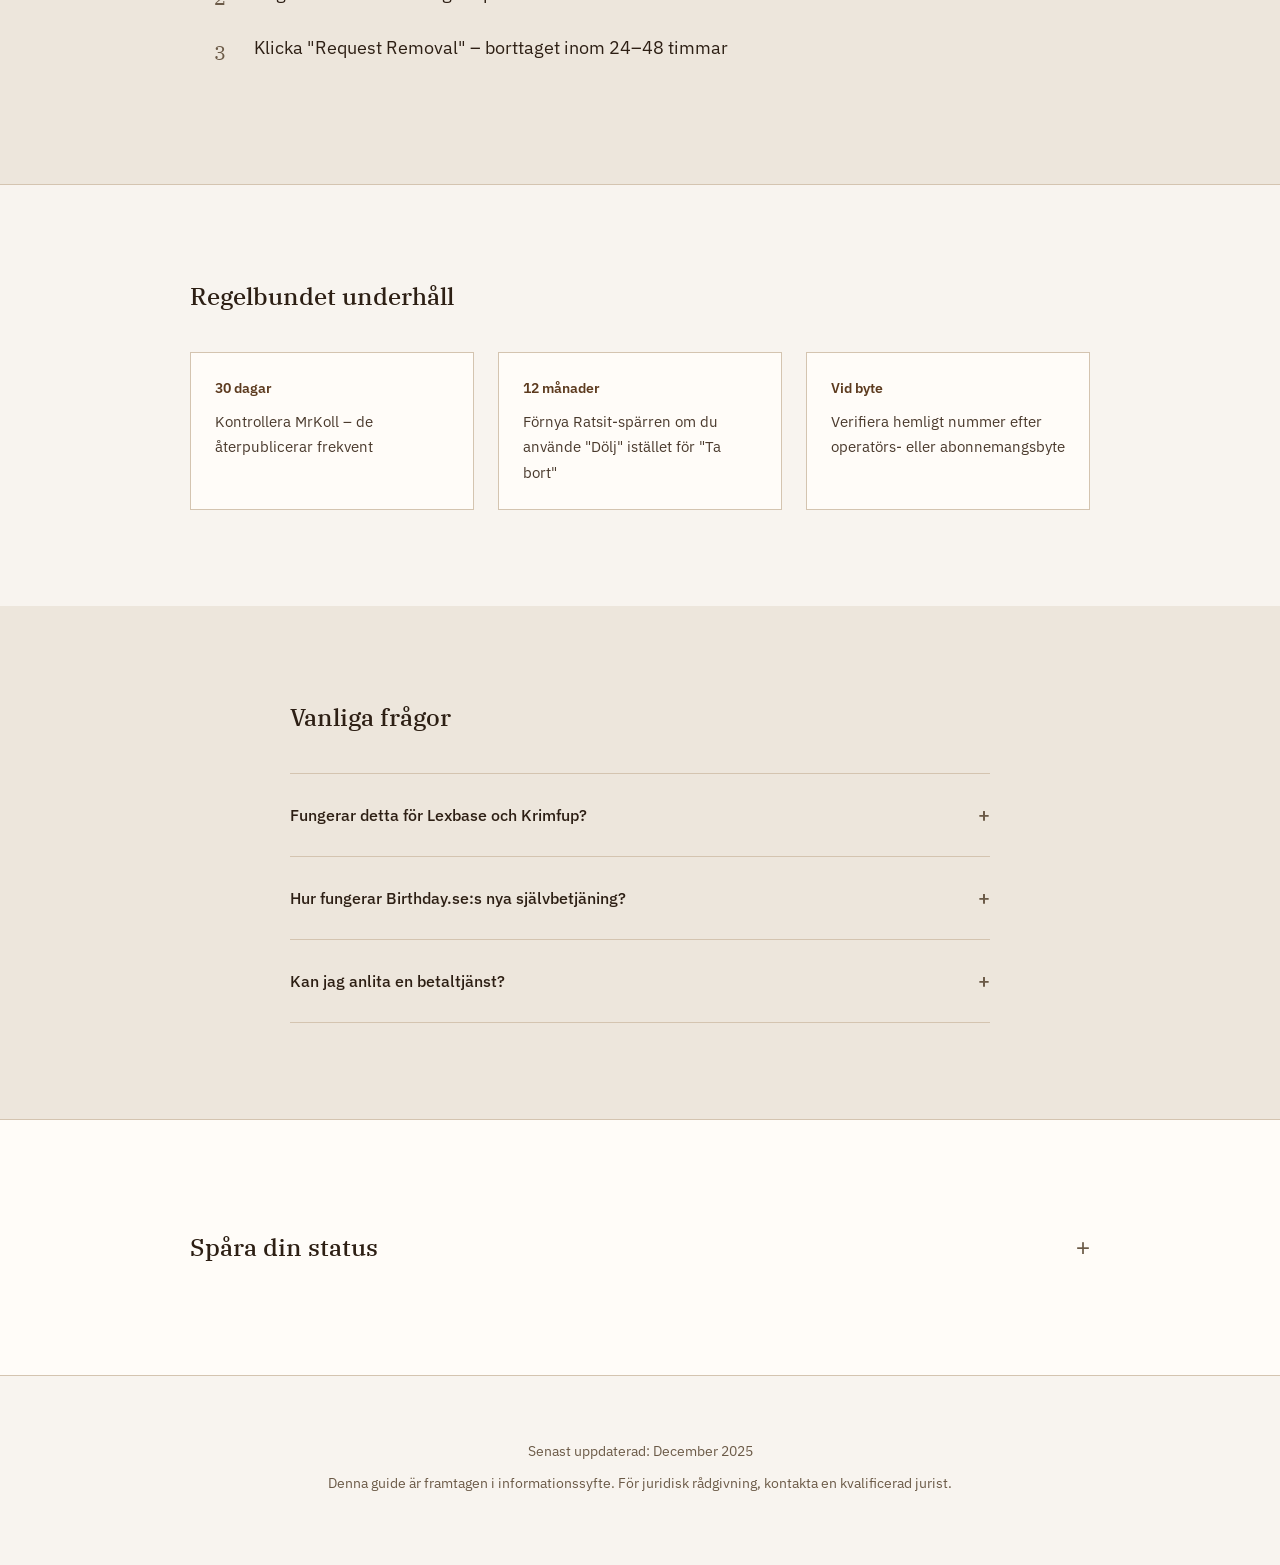
==== commit e6021dac: "site translation to english" ====
--- a/index.html
+++ b/index.html
@@ -6,7 +6,7 @@
     <meta name="viewport" content="width=device-width, initial-scale=1.0">
     <meta name="description"
         content="Komplett guide för att ta bort personuppgifter från svenska söktjänster som Ratsit, Hitta, Eniro med flera.">
-    <title>Svenska Sekretessguiden</title>
+    <title>Ta bort personuppgifter från svenska söktjänster</title>
     <link rel="icon" href="favicon.svg" type="image/svg+xml">
     <link rel="preconnect" href="https://fonts.googleapis.com">
     <link rel="preconnect" href="https://fonts.gstatic.com" crossorigin>
@@ -39,40 +39,6 @@
                 <span class="nav-divider"></span>
                 <a href="rattigheter/" class="nav-link-external" data-tooltip="Dina rättigheter" data-i18n="nav.rights"
                     data-i18n-tooltip="nav.rights_tooltip">Rättigheter</a>
-
-                <!-- Mobile-only settings section -->
-                <div class="nav-settings-mobile">
-                    <div class="settings-item">
-                        <span class="settings-item-label">
-                            <svg width="16" height="16" viewBox="0 0 24 24" fill="none" stroke="currentColor"
-                                stroke-width="2">
-                                <circle cx="12" cy="12" r="10" />
-                                <path
-                                    d="M2 12h20M12 2a15.3 15.3 0 0 1 4 10 15.3 15.3 0 0 1-4 10 15.3 15.3 0 0 1-4-10 15.3 15.3 0 0 1 4-10z" />
-                            </svg>
-                            <span data-i18n="settings.language">Språk</span>
-                        </span>
-                        <div class="settings-toggle" id="lang-toggle-mobile">
-                            <button data-lang="sv" class="active">SV</button>
-                            <button data-lang="en">EN</button>
-                        </div>
-                    </div>
-                    <div class="settings-item">
-                        <span class="settings-item-label">
-                            <svg width="16" height="16" viewBox="0 0 24 24" fill="none" stroke="currentColor"
-                                stroke-width="2">
-                                <circle cx="12" cy="12" r="5" />
-                                <path
-                                    d="M12 1v2M12 21v2M4.22 4.22l1.42 1.42M18.36 18.36l1.42 1.42M1 12h2M21 12h2M4.22 19.78l1.42-1.42M18.36 5.64l1.42-1.42" />
-                            </svg>
-                            <span data-i18n="settings.theme">Tema</span>
-                        </span>
-                        <div class="settings-toggle" id="theme-toggle-mobile">
-                            <button data-theme="light" data-i18n="settings.light">Ljust</button>
-                            <button data-theme="dark" data-i18n="settings.dark">Mörkt</button>
-                        </div>
-                    </div>
-                </div>
             </div>
             <div class="settings-dropdown" id="settings-dropdown">
                 <button class="settings-btn" id="settings-btn" aria-label="Inställningar" aria-expanded="false">
@@ -312,8 +278,7 @@
                             dold".</p>
                         <div class="card-action">
                             <a href="mailto:info@birthday.se" class="email-link" data-template="4"
-                                data-i18n="service.birthday.link">Begär
-                                länk via
+                                data-i18n="service.birthday.link">Begär länk via
                                 info@birthday.se</a>
                             <span data-i18n="service.birthday.action">Bearbetningstid: upp till 60 minuter</span>
                         </div>
@@ -552,13 +517,11 @@
     <!-- Confirm Dialog -->
     <div class="confirm-overlay" id="confirm-overlay" hidden>
         <div class="confirm-dialog" role="alertdialog" aria-modal="true" aria-labelledby="confirm-title">
-            <h3 id="confirm-title" data-i18n="confirm.title">Rensa all data?</h3>
-            <p data-i18n="confirm.text">All spårningsdata kommer att raderas. Detta kan inte ångras.</p>
+            <h3 id="confirm-title">Rensa all data?</h3>
+            <p>All spårningsdata kommer att raderas. Detta kan inte ångras.</p>
             <div class="confirm-actions">
-                <button class="confirm-btn confirm-btn-cancel" id="confirm-cancel"
-                    data-i18n="confirm.cancel">Avbryt</button>
-                <button class="confirm-btn confirm-btn-danger" id="confirm-delete"
-                    data-i18n="confirm.delete">Rensa</button>
+                <button class="confirm-btn confirm-btn-cancel" id="confirm-cancel">Avbryt</button>
+                <button class="confirm-btn confirm-btn-danger" id="confirm-delete">Rensa</button>
             </div>
         </div>
     </div>
--- a/style.css
+++ b/style.css
@@ -155,14 +155,13 @@
     max-width: 1400px;
     margin: 0 auto;
     padding: var(--space-sm) var(--space-md);
-    padding-right: 75px;
-    /* Space for fixed settings icon */
     display: flex;
     align-items: center;
     justify-content: space-between;
     position: relative;
     z-index: 10;
     background: var(--bg);
+    /* Solid background to hide sliding menu */
 }
 
 .nav-brand {
@@ -240,15 +239,11 @@
     color: var(--accent) !important;
 }
 
-/* Hidden on desktop, shown in mobile hamburger menu */
-.nav-settings-mobile {
-    display: none;
-}
-
 /* ===== SETTINGS DROPDOWN ===== */
 .settings-dropdown {
     position: fixed;
     top: 12px;
+    /* Align with nav bar */
     right: var(--space-md);
     z-index: 1001;
 }
@@ -545,6 +540,7 @@
     }
 }
 
+/* Refined grid for services: 3-column, left-justified, 1000px max-width, uniform height */
 .card-grid-5 {
     max-width: 1000px;
     margin: 0 auto;
@@ -564,6 +560,7 @@
         grid-template-columns: repeat(2, 1fr);
     }
 
+    /* Handle the odd one if there were 5 in a 2-col grid */
     .card-grid-5>.card:nth-child(5) {
         grid-column: 1 / -1;
         justify-self: center;
@@ -637,12 +634,6 @@
     font-size: 0.8125rem;
     color: var(--text-muted);
     margin-top: 0.25rem;
-}
-
-/* Override email-link monospace font when inside card-action */
-.card-action .email-link {
-    font-family: inherit;
-    font-size: inherit;
 }
 
 /* Service cards */
@@ -1135,7 +1126,7 @@
     color: #6b5a2f;
 }
 
-/* Dark mode: system preference + manual override */
+/* Dark mode status overrides */
 @media (prefers-color-scheme: dark) {
     :root:not([data-theme="light"]) .tracker-status-removed {
         background: #2a3d24;
@@ -1298,6 +1289,7 @@
     box-shadow: 0 2px 8px rgba(0, 0, 0, 0.25);
 }
 
+/* Tooltip arrow */
 .tracker-card-btn:disabled::before {
     content: '';
     position: absolute;
@@ -1579,6 +1571,7 @@
     border-color: var(--accent);
 }
 
+/* Hide number input spinners */
 .reminder-days-input::-webkit-outer-spin-button,
 .reminder-days-input::-webkit-inner-spin-button {
     -webkit-appearance: none;
@@ -1849,16 +1842,6 @@
     background: #d4b88a;
     color: #1a1410;
     text-decoration: none;
-}
-
-@media (prefers-color-scheme: dark) {
-    :root:not([data-theme="light"]) .cta-button {
-        color: #1a1410;
-    }
-}
-
-:root[data-theme="dark"] .cta-button {
-    color: #1a1410;
 }
 
 /* ===== CONFIRM DIALOG ===== */
@@ -2123,15 +2106,6 @@
 
 /* ===== MOBILE NAV IMPROVEMENTS ===== */
 @media (max-width: 768px) {
-    .nav-inner {
-        padding-right: var(--space-md);
-    }
-
-    .nav-toggle {
-        display: flex;
-        margin-left: auto;
-    }
-
     .nav-links {
         position: fixed;
         top: 60px;
@@ -2149,6 +2123,7 @@
         transition: all 0.3s ease;
         box-shadow: 0 4px 12px rgba(0, 0, 0, 0.1);
         z-index: -1;
+        /* Slide behind the .nav and .nav-inner */
     }
 
     .nav-links.active {
@@ -2201,24 +2176,14 @@
         left: var(--space-md);
     }
 
-    /* Hide settings icon on mobile - it appears in hamburger menu instead */
+    /* Settings dropdown on mobile - position relative to avoid overlap with hamburger */
     .settings-dropdown {
-        display: none;
-    }
-
-    /* Settings section in mobile menu */
-    .nav-settings-mobile {
-        display: flex;
-        flex-direction: column;
-        gap: var(--space-sm);
-        padding-top: var(--space-sm);
-        border-top: 1px solid var(--border);
-        margin-top: var(--space-sm);
-    }
-
-    .nav-settings-mobile .settings-item {
-        border-bottom: none;
-        padding: var(--space-xs) 0;
+        position: absolute;
+        top: 50%;
+        right: 60px;
+        /* To the left of hamburger menu */
+        transform: translateY(-50%);
+        z-index: 1001;
     }
 }
 
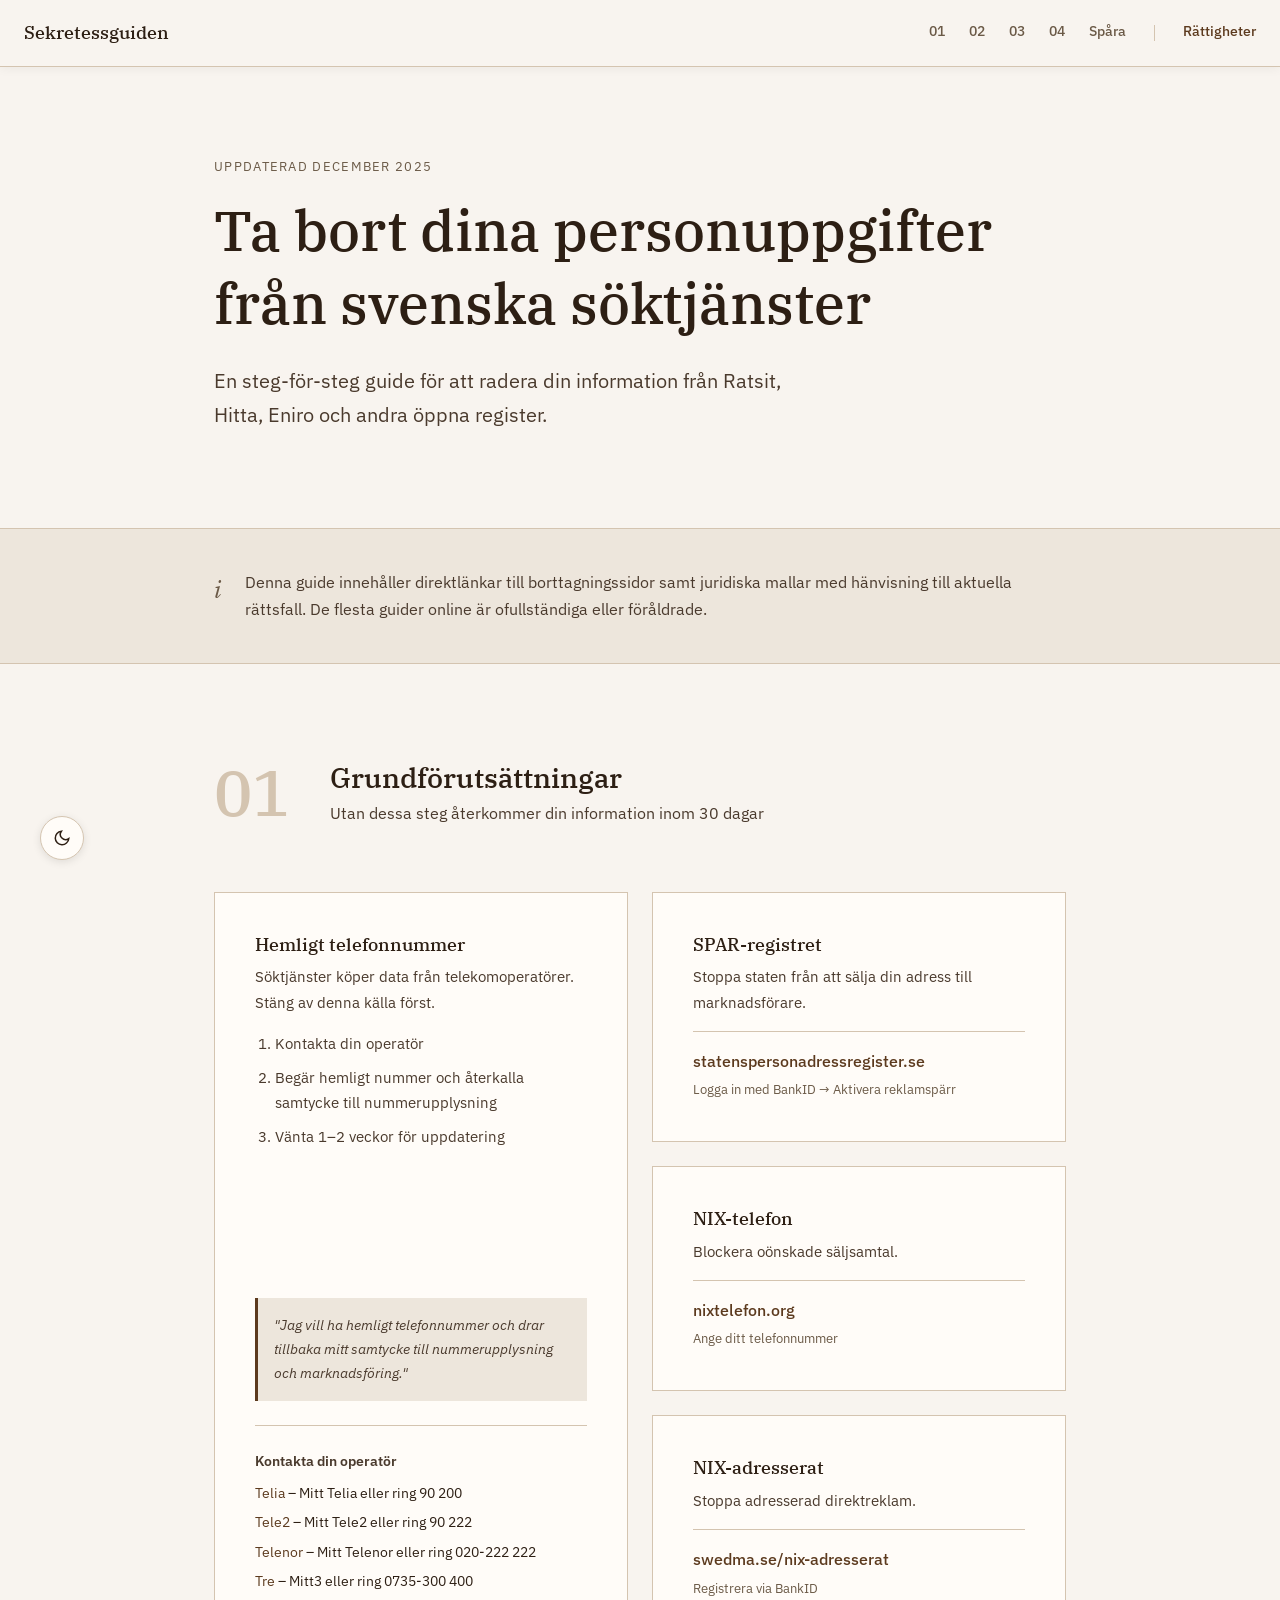
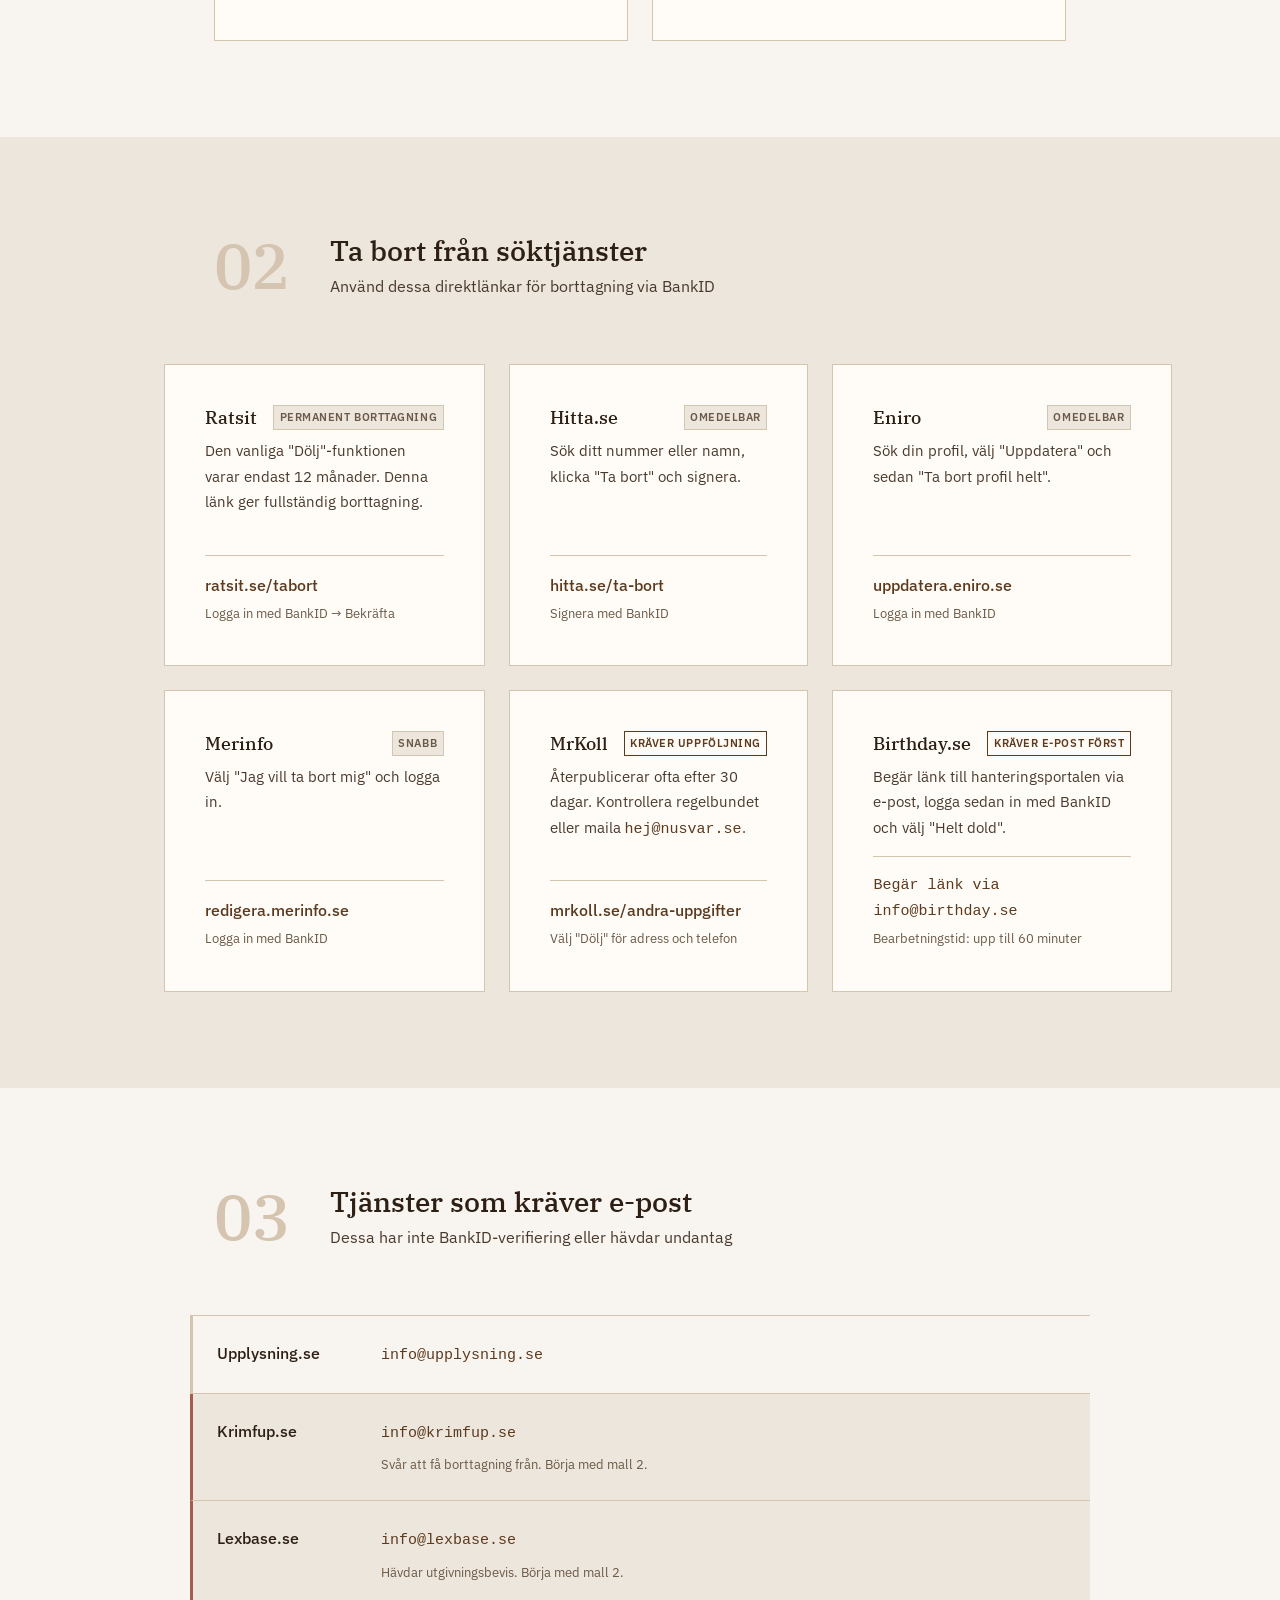
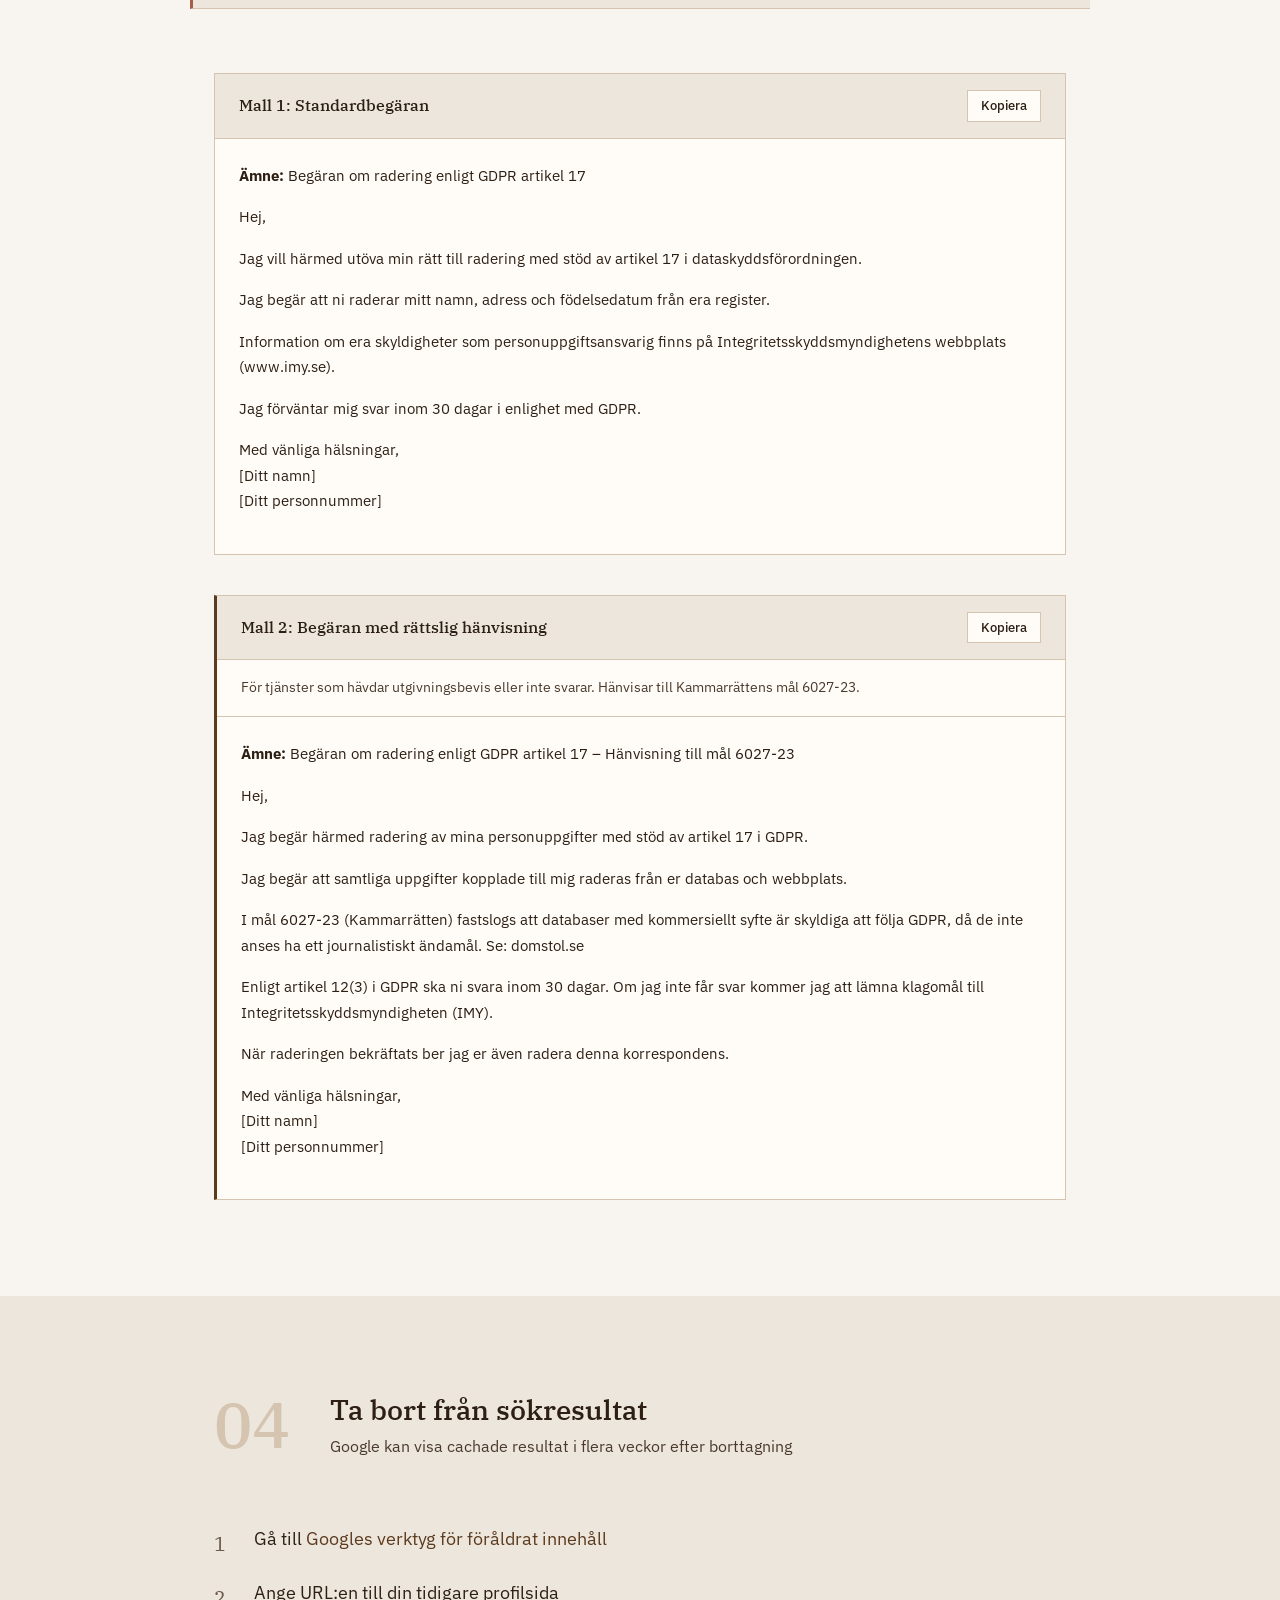
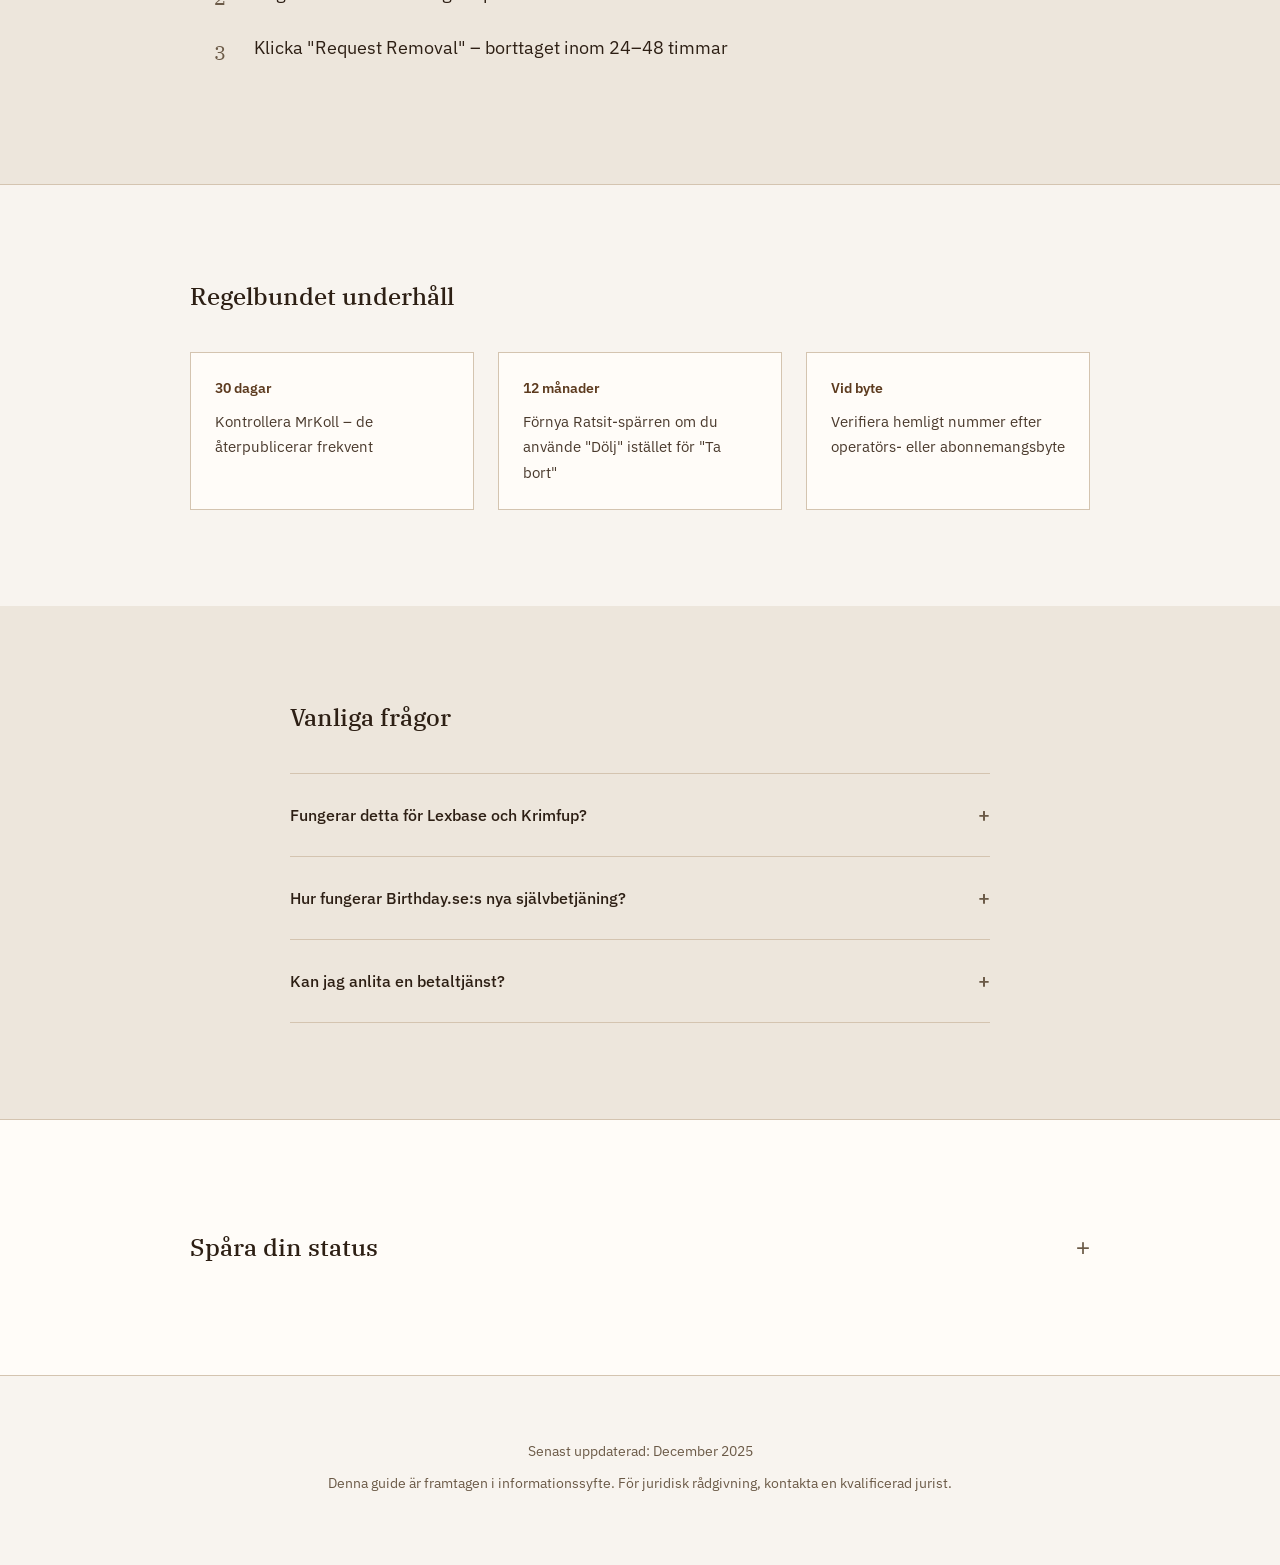
==== commit d0461546: "Updated Birthday hiding" ====
--- a/index.html
+++ b/index.html
@@ -17,79 +17,31 @@
 </head>
 
 <body>
-    <a href="#main" class="skip-link" data-i18n="skip">Hoppa till huvudinnehåll</a>
+    <a href="#main" class="skip-link">Hoppa till huvudinnehåll</a>
 
     <nav class="nav" aria-label="Huvudnavigering">
         <div class="nav-inner">
-            <a href="#" class="nav-brand" data-i18n="nav.brand">Sekretessguiden</a>
+            <a href="#" class="nav-brand">Sekretessguiden</a>
             <button class="nav-toggle" aria-label="Meny">
                 <span></span><span></span>
             </button>
             <div class="nav-links">
-                <a href="#steg-1" data-tooltip="Förbered" data-i18n="nav.step1"
-                    data-i18n-tooltip="nav.step1_tooltip">01</a>
-                <a href="#steg-2" data-tooltip="BankID-tjänster" data-i18n="nav.step2"
-                    data-i18n-tooltip="nav.step2_tooltip">02</a>
-                <a href="#steg-3" data-tooltip="E-posttjänster" data-i18n="nav.step3"
-                    data-i18n-tooltip="nav.step3_tooltip">03</a>
-                <a href="#steg-4" data-tooltip="Bekräfta" data-i18n="nav.step4"
-                    data-i18n-tooltip="nav.step4_tooltip">04</a>
-                <a href="#tracker" data-tooltip="Spårning" data-i18n="nav.tracker"
-                    data-i18n-tooltip="nav.tracker_tooltip">Spåra</a>
+                <a href="#steg-1" data-tooltip="Förbered">01</a>
+                <a href="#steg-2" data-tooltip="BankID-tjänster">02</a>
+                <a href="#steg-3" data-tooltip="E-posttjänster">03</a>
+                <a href="#steg-4" data-tooltip="Bekräfta">04</a>
+                <a href="#tracker" data-tooltip="Spårning">Spåra</a>
                 <span class="nav-divider"></span>
-                <a href="rattigheter/" class="nav-link-external" data-tooltip="Dina rättigheter" data-i18n="nav.rights"
-                    data-i18n-tooltip="nav.rights_tooltip">Rättigheter</a>
-            </div>
-            <div class="settings-dropdown" id="settings-dropdown">
-                <button class="settings-btn" id="settings-btn" aria-label="Inställningar" aria-expanded="false">
-                    <svg width="18" height="18" viewBox="0 0 24 24" fill="none" stroke="currentColor" stroke-width="2">
-                        <circle cx="12" cy="12" r="3" />
-                        <path
-                            d="M19.4 15a1.65 1.65 0 0 0 .33 1.82l.06.06a2 2 0 0 1 0 2.83 2 2 0 0 1-2.83 0l-.06-.06a1.65 1.65 0 0 0-1.82-.33 1.65 1.65 0 0 0-1 1.51V21a2 2 0 0 1-2 2 2 2 0 0 1-2-2v-.09A1.65 1.65 0 0 0 9 19.4a1.65 1.65 0 0 0-1.82.33l-.06.06a2 2 0 0 1-2.83 0 2 2 0 0 1 0-2.83l.06-.06a1.65 1.65 0 0 0 .33-1.82 1.65 1.65 0 0 0-1.51-1H3a2 2 0 0 1-2-2 2 2 0 0 1 2-2h.09A1.65 1.65 0 0 0 4.6 9a1.65 1.65 0 0 0-.33-1.82l-.06-.06a2 2 0 0 1 0-2.83 2 2 0 0 1 2.83 0l.06.06a1.65 1.65 0 0 0 1.82.33H9a1.65 1.65 0 0 0 1-1.51V3a2 2 0 0 1 2-2 2 2 0 0 1 2 2v.09a1.65 1.65 0 0 0 1 1.51 1.65 1.65 0 0 0 1.82-.33l.06-.06a2 2 0 0 1 2.83 0 2 2 0 0 1 0 2.83l-.06.06a1.65 1.65 0 0 0-.33 1.82V9a1.65 1.65 0 0 0 1.51 1H21a2 2 0 0 1 2 2 2 2 0 0 1-2 2h-.09a1.65 1.65 0 0 0-1.51 1z" />
-                    </svg>
-                </button>
-                <div class="settings-menu" id="settings-menu">
-                    <div class="settings-item">
-                        <span class="settings-item-label">
-                            <svg width="16" height="16" viewBox="0 0 24 24" fill="none" stroke="currentColor"
-                                stroke-width="2">
-                                <circle cx="12" cy="12" r="10" />
-                                <path
-                                    d="M2 12h20M12 2a15.3 15.3 0 0 1 4 10 15.3 15.3 0 0 1-4 10 15.3 15.3 0 0 1-4-10 15.3 15.3 0 0 1 4-10z" />
-                            </svg>
-                            <span data-i18n="settings.language">Språk</span>
-                        </span>
-                        <div class="settings-toggle" id="lang-toggle">
-                            <button data-lang="sv" class="active">SV</button>
-                            <button data-lang="en">EN</button>
-                        </div>
-                    </div>
-                    <div class="settings-item">
-                        <span class="settings-item-label">
-                            <svg width="16" height="16" viewBox="0 0 24 24" fill="none" stroke="currentColor"
-                                stroke-width="2">
-                                <circle cx="12" cy="12" r="5" />
-                                <path
-                                    d="M12 1v2M12 21v2M4.22 4.22l1.42 1.42M18.36 18.36l1.42 1.42M1 12h2M21 12h2M4.22 19.78l1.42-1.42M18.36 5.64l1.42-1.42" />
-                            </svg>
-                            <span data-i18n="settings.theme">Tema</span>
-                        </span>
-                        <div class="settings-toggle" id="theme-toggle">
-                            <button data-theme="light" data-i18n="settings.light">Ljust</button>
-                            <button data-theme="dark" data-i18n="settings.dark">Mörkt</button>
-                        </div>
-                    </div>
-                </div>
+                <a href="rattigheter/" class="nav-link-external" data-tooltip="Dina rättigheter">Rättigheter</a>
             </div>
         </div>
     </nav>
 
     <header class="hero">
         <div class="hero-inner">
-            <p class="hero-meta" data-i18n="hero.meta">Uppdaterad december 2025</p>
-            <h1 data-i18n="hero.title">Ta bort dina personuppgifter från svenska söktjänster</h1>
-            <p class="hero-lead" data-i18n="hero.lead">En steg-för-steg guide för att radera din information från
-                Ratsit, Hitta, Eniro och
+            <p class="hero-meta">Uppdaterad december 2025</p>
+            <h1>Ta bort dina personuppgifter från svenska söktjänster</h1>
+            <p class="hero-lead">En steg-för-steg guide för att radera din information från Ratsit, Hitta, Eniro och
                 andra öppna register.</p>
         </div>
     </header>
@@ -99,8 +51,7 @@
             <div class="intro-inner">
                 <div class="intro-number">i</div>
                 <div class="intro-text">
-                    <p data-i18n="intro.text">Denna guide innehåller direktlänkar till borttagningssidor samt juridiska
-                        mallar med hänvisning
+                    <p>Denna guide innehåller direktlänkar till borttagningssidor samt juridiska mallar med hänvisning
                         till
                         aktuella rättsfall. De flesta guider online är ofullständiga eller föråldrade.</p>
                 </div>
@@ -112,73 +63,67 @@
             <div class="step-header">
                 <div class="step-number">01</div>
                 <div class="step-title">
-                    <h2 data-i18n="step1.title">Grundförutsättningar</h2>
-                    <p data-i18n="step1.subtitle">Utan dessa steg återkommer din information inom 30 dagar</p>
+                    <h2>Grundförutsättningar</h2>
+                    <p>Utan dessa steg återkommer din information inom 30 dagar</p>
                 </div>
             </div>
 
             <div class="step-content">
                 <div class="split-layout">
                     <article class="card card-featured">
-                        <h3 data-i18n="step1.phone.title">Hemligt telefonnummer</h3>
-                        <p data-i18n="step1.phone.desc">Söktjänster köper data från telekomoperatörer. Stäng av denna
-                            källa först.</p>
+                        <h3>Hemligt telefonnummer</h3>
+                        <p>Söktjänster köper data från telekomoperatörer. Stäng av denna källa först.</p>
                         <ol>
-                            <li data-i18n="step1.phone.step1">Kontakta din operatör</li>
-                            <li data-i18n="step1.phone.step2">Begär hemligt nummer och återkalla samtycke till
-                                nummerupplysning</li>
-                            <li data-i18n="step1.phone.step3">Vänta 1–2 veckor för uppdatering</li>
+                            <li>Kontakta din operatör</li>
+                            <li>Begär hemligt nummer och återkalla samtycke till nummerupplysning</li>
+                            <li>Vänta 1–2 veckor för uppdatering</li>
                         </ol>
-                        <div class="card-quote" data-i18n="step1.phone.quote">
+                        <div class="card-quote">
                             "Jag vill ha hemligt telefonnummer och drar tillbaka mitt samtycke till nummerupplysning och
                             marknadsföring."
                         </div>
                         <div class="operator-links">
-                            <h4 data-i18n="step1.phone.operators">Kontakta din operatör</h4>
+                            <h4>Kontakta din operatör</h4>
                             <ul>
                                 <li><a href="https://www.telia.se/privat/mitt-telia" target="_blank"
-                                        rel="noopener">Telia</a> – Mitt Telia <span data-i18n="step1.phone.orcall">eller
-                                        ring</span> 90 200</li>
+                                        rel="noopener">Telia</a> – Mitt Telia eller ring 90 200</li>
                                 <li><a href="https://www.tele2.se/mitt-tele2" target="_blank" rel="noopener">Tele2</a> –
-                                    Mitt Tele2 <span data-i18n="step1.phone.orcall">eller ring</span> 90 222</li>
+                                    Mitt Tele2 eller ring 90 222</li>
                                 <li><a href="https://www.telenor.se/mitt-telenor" target="_blank"
-                                        rel="noopener">Telenor</a> – Mitt Telenor <span
-                                        data-i18n="step1.phone.orcall">eller ring</span> 020-222 222</li>
+                                        rel="noopener">Telenor</a> – Mitt Telenor eller ring 020-222 222</li>
                                 <li><a href="https://www.tre.se/mitt3" target="_blank" rel="noopener">Tre</a> – Mitt3
-                                    <span data-i18n="step1.phone.orcall">eller ring</span> 0735-300 400
-                                </li>
+                                    eller ring 0735-300 400</li>
                             </ul>
                         </div>
                     </article>
 
                     <div class="stacked-cards">
                         <article class="card">
-                            <h3 data-i18n="step1.spar.title">SPAR-registret</h3>
-                            <p data-i18n="step1.spar.desc">Stoppa staten från att sälja din adress till marknadsförare.
-                            </p>
+                            <h3>SPAR-registret</h3>
+                            <p>Stoppa staten från att sälja din adress till marknadsförare.</p>
                             <div class="card-action">
                                 <a href="https://www.statenspersonadressregister.se/" target="_blank"
                                     rel="noopener">statenspersonadressregister.se</a>
-                                <span data-i18n="step1.spar.action">Logga in med BankID → Aktivera reklamsparr</span>
+                                <span>Logga in med BankID → Aktivera reklamspärr</span>
                             </div>
                         </article>
 
                         <article class="card">
-                            <h3 data-i18n="step1.nix.title">NIX-telefon</h3>
-                            <p data-i18n="step1.nix.desc">Blockera oönskade säljsamtal.</p>
+                            <h3>NIX-telefon</h3>
+                            <p>Blockera oönskade säljsamtal.</p>
                             <div class="card-action">
                                 <a href="https://nixtelefon.org/" target="_blank" rel="noopener">nixtelefon.org</a>
-                                <span data-i18n="step1.nix.action">Ange ditt telefonnummer</span>
+                                <span>Ange ditt telefonnummer</span>
                             </div>
                         </article>
 
                         <article class="card">
-                            <h3 data-i18n="step1.nixaddr.title">NIX-adresserat</h3>
-                            <p data-i18n="step1.nixaddr.desc">Stoppa adresserad direktreklam.</p>
+                            <h3>NIX-adresserat</h3>
+                            <p>Stoppa adresserad direktreklam.</p>
                             <div class="card-action">
                                 <a href="https://www.swedma.se/nix-adresserat/" target="_blank"
                                     rel="noopener">swedma.se/nix-adresserat</a>
-                                <span data-i18n="step1.nixaddr.action">Registrera via BankID</span>
+                                <span>Registrera via BankID</span>
                             </div>
                         </article>
                     </div>
@@ -191,8 +136,8 @@
             <div class="step-header">
                 <div class="step-number">02</div>
                 <div class="step-title">
-                    <h2 id="steg-2-title" data-i18n="step2.title">Ta bort från söktjänster</h2>
-                    <p data-i18n="step2.subtitle">Använd dessa direktlänkar för borttagning via BankID</p>
+                    <h2 id="steg-2-title">Ta bort från söktjänster</h2>
+                    <p>Använd dessa direktlänkar för borttagning via BankID</p>
                 </div>
             </div>
 
@@ -201,86 +146,81 @@
                     <article class="card card-service">
                         <div class="card-service-header">
                             <h3>Ratsit</h3>
-                            <span class="tag" data-i18n="tag.permanent">Permanent borttagning</span>
-                        </div>
-                        <p data-i18n="service.ratsit.desc">Den vanliga "Dölj"-funktionen varar endast 12 månader. Denna
-                            länk ger fullständig
+                            <span class="tag">Permanent borttagning</span>
+                        </div>
+                        <p>Den vanliga "Dölj"-funktionen varar endast 12 månader. Denna länk ger fullständig
                             borttagning.
                         </p>
                         <div class="card-action">
                             <a href="https://www.ratsit.se/tabort" target="_blank" rel="noopener">ratsit.se/tabort</a>
-                            <span data-i18n="service.ratsit.action">Logga in med BankID → Bekräfta</span>
+                            <span>Logga in med BankID → Bekräfta</span>
                         </div>
                     </article>
 
                     <article class="card card-service">
                         <div class="card-service-header">
                             <h3>Hitta.se</h3>
-                            <span class="tag" data-i18n="tag.immediate">Omedelbar</span>
-                        </div>
-                        <p data-i18n="service.hitta.desc">Sök ditt nummer eller namn, klicka "Ta bort" och signera.</p>
+                            <span class="tag">Omedelbar</span>
+                        </div>
+                        <p>Sök ditt nummer eller namn, klicka "Ta bort" och signera.</p>
                         <div class="card-action">
                             <a href="https://www.hitta.se/kontakta-oss/ta-bort-kontaktsida" target="_blank"
                                 rel="noopener">hitta.se/ta-bort</a>
-                            <span data-i18n="service.hitta.action">Signera med BankID</span>
+                            <span>Signera med BankID</span>
                         </div>
                     </article>
 
                     <article class="card card-service">
                         <div class="card-service-header">
                             <h3>Eniro</h3>
-                            <span class="tag" data-i18n="tag.immediate">Omedelbar</span>
-                        </div>
-                        <p data-i18n="service.eniro.desc">Sök din profil, välj "Uppdatera" och sedan "Ta bort profil
-                            helt".</p>
+                            <span class="tag">Omedelbar</span>
+                        </div>
+                        <p>Sök din profil, välj "Uppdatera" och sedan "Ta bort profil helt".</p>
                         <div class="card-action">
                             <a href="https://uppdatera.eniro.se/person" target="_blank"
                                 rel="noopener">uppdatera.eniro.se</a>
-                            <span data-i18n="service.eniro.action">Logga in med BankID</span>
+                            <span>Logga in med BankID</span>
                         </div>
                     </article>
 
                     <article class="card card-service">
                         <div class="card-service-header">
                             <h3>Merinfo</h3>
-                            <span class="tag" data-i18n="tag.fast">Snabb</span>
-                        </div>
-                        <p data-i18n="service.merinfo.desc">Välj "Jag vill ta bort mig" och logga in.</p>
+                            <span class="tag">Snabb</span>
+                        </div>
+                        <p>Välj "Jag vill ta bort mig" och logga in.</p>
                         <div class="card-action">
                             <a href="https://redigera.merinfo.se/" target="_blank"
                                 rel="noopener">redigera.merinfo.se</a>
-                            <span data-i18n="service.merinfo.action">Logga in med BankID</span>
+                            <span>Logga in med BankID</span>
                         </div>
                     </article>
 
                     <article class="card card-service">
                         <div class="card-service-header">
                             <h3>MrKoll</h3>
-                            <span class="tag tag-note" data-i18n="tag.followup">Kräver uppföljning</span>
-                        </div>
-                        <p><span data-i18n="service.mrkoll.desc">Återpublicerar ofta efter 30 dagar. Kontrollera
-                                regelbundet eller maila</span> <a href="mailto:hej@nusvar.se" class="email-link"
-                                data-template="1">hej@nusvar.se</a>.</p>
+                            <span class="tag tag-note">Kräver uppföljning</span>
+                        </div>
+                        <p>Återpublicerar ofta efter 30 dagar. Kontrollera regelbundet eller maila <a
+                                href="mailto:hej@nusvar.se" class="email-link" data-template="1">hej@nusvar.se</a>.</p>
                         <div class="card-action">
                             <a href="https://mrkoll.se/om/andra-uppgifter" target="_blank"
                                 rel="noopener">mrkoll.se/andra-uppgifter</a>
-                            <span data-i18n="service.mrkoll.action">Välj "Dölj" för adress och telefon</span>
+                            <span>Välj "Dölj" för adress och telefon</span>
                         </div>
                     </article>
 
                     <article class="card card-service">
                         <div class="card-service-header">
                             <h3>Birthday.se</h3>
-                            <span class="tag tag-note" data-i18n="tag.emailfirst">Kräver e-post först</span>
-                        </div>
-                        <p data-i18n="service.birthday.desc">Begär länk till hanteringsportalen via e-post, logga sedan
-                            in med BankID och välj "Helt
+                            <span class="tag tag-note">Kräver e-post först</span>
+                        </div>
+                        <p>Begär länk till hanteringsportalen via e-post, logga sedan in med BankID och välj "Helt
                             dold".</p>
                         <div class="card-action">
-                            <a href="mailto:info@birthday.se" class="email-link" data-template="4"
-                                data-i18n="service.birthday.link">Begär länk via
+                            <a href="mailto:info@birthday.se" class="email-link" data-template="4">Begär länk via
                                 info@birthday.se</a>
-                            <span data-i18n="service.birthday.action">Bearbetningstid: upp till 60 minuter</span>
+                            <span>Bearbetningstid: upp till 60 minuter</span>
                         </div>
                     </article>
                 </div>
@@ -292,8 +232,8 @@
             <div class="step-header">
                 <div class="step-number">03</div>
                 <div class="step-title">
-                    <h2 data-i18n="step3.title">Tjänster som kräver e-post</h2>
-                    <p data-i18n="step3.subtitle">Dessa har inte BankID-verifiering eller hävdar undantag</p>
+                    <h2>Tjänster som kräver e-post</h2>
+                    <p>Dessa har inte BankID-verifiering eller hävdar undantag</p>
                 </div>
             </div>
 
@@ -306,22 +246,20 @@
                     <div class="email-item email-item-difficult">
                         <div class="email-name">Krimfup.se</div>
                         <a href="mailto:info@krimfup.se" class="email-link" data-template="2">info@krimfup.se</a>
-                        <div class="email-note" data-i18n="email.krimfup.note">Svår att få borttagning från. Börja med
-                            mall 2.</div>
+                        <div class="email-note">Svår att få borttagning från. Börja med mall 2.</div>
                     </div>
                     <div class="email-item email-item-difficult">
                         <div class="email-name">Lexbase.se</div>
                         <a href="mailto:info@lexbase.se" class="email-link" data-template="2">info@lexbase.se</a>
-                        <div class="email-note" data-i18n="email.lexbase.note">Hävdar utgivningsbevis. Börja med mall 2.
-                        </div>
+                        <div class="email-note">Hävdar utgivningsbevis. Börja med mall 2.</div>
                     </div>
                 </div>
 
                 <div class="templates">
                     <div class="template">
                         <div class="template-header">
-                            <h3 data-i18n="template1.title">Mall 1: Standardbegäran</h3>
-                            <button class="copy-btn" data-template="1" data-i18n="copy">Kopiera</button>
+                            <h3>Mall 1: Standardbegäran</h3>
+                            <button class="copy-btn" data-template="1">Kopiera</button>
                         </div>
                         <div class="template-body" id="template-1">
                             <p><strong>Ämne:</strong> Begäran om radering enligt GDPR artikel 17</p>
@@ -339,11 +277,10 @@
 
                     <div class="template template-strong">
                         <div class="template-header">
-                            <h3 data-i18n="template2.title">Mall 2: Begäran med rättslig hänvisning</h3>
-                            <button class="copy-btn" data-template="2" data-i18n="copy">Kopiera</button>
-                        </div>
-                        <p class="template-note" data-i18n="template2.note">För tjänster som hävdar utgivningsbevis
-                            eller inte svarar. Hänvisar
+                            <h3>Mall 2: Begäran med rättslig hänvisning</h3>
+                            <button class="copy-btn" data-template="2">Kopiera</button>
+                        </div>
+                        <p class="template-note">För tjänster som hävdar utgivningsbevis eller inte svarar. Hänvisar
                             till
                             Kammarrättens mål 6027-23.</p>
                         <div class="template-body" id="template-2">
@@ -372,22 +309,21 @@
             <div class="step-header">
                 <div class="step-number">04</div>
                 <div class="step-title">
-                    <h2 data-i18n="step4.title">Ta bort från sökresultat</h2>
-                    <p data-i18n="step4.subtitle">Google kan visa cachade resultat i flera veckor efter borttagning</p>
+                    <h2>Ta bort från sökresultat</h2>
+                    <p>Google kan visa cachade resultat i flera veckor efter borttagning</p>
                 </div>
             </div>
 
             <div class="step-content step-content-narrow">
                 <ol class="action-list">
                     <li>
-                        <span data-i18n="step4.action1">Gå till</span> <a
-                            href="https://search.google.com/search-console/remove-outdated-content" target="_blank"
-                            rel="noopener" data-i18n="step4.action1.link">Googles verktyg för föråldrat innehåll</a>
+                        Gå till <a href="https://search.google.com/search-console/remove-outdated-content"
+                            target="_blank" rel="noopener">Googles verktyg för föråldrat innehåll</a>
                     </li>
-                    <li data-i18n="step4.action2">
+                    <li>
                         Ange URL:en till din tidigare profilsida
                     </li>
-                    <li data-i18n="step4.action3">
+                    <li>
                         Klicka "Request Removal" – borttaget inom 24–48 timmar
                     </li>
                 </ol>
@@ -397,21 +333,19 @@
         <!-- Underhåll -->
         <section class="maintenance">
             <div class="maintenance-inner">
-                <h2 data-i18n="maintenance.title">Regelbundet underhåll</h2>
+                <h2>Regelbundet underhåll</h2>
                 <div class="maintenance-grid">
                     <div class="maintenance-item">
-                        <div class="maintenance-interval" data-i18n="maintenance.30days">30 dagar</div>
-                        <p data-i18n="maintenance.30days.text">Kontrollera MrKoll – de återpublicerar frekvent</p>
+                        <div class="maintenance-interval">30 dagar</div>
+                        <p>Kontrollera MrKoll – de återpublicerar frekvent</p>
                     </div>
                     <div class="maintenance-item">
-                        <div class="maintenance-interval" data-i18n="maintenance.12months">12 månader</div>
-                        <p data-i18n="maintenance.12months.text">Förnya Ratsit-spärren om du använde "Dölj" istället för
-                            "Ta bort"</p>
+                        <div class="maintenance-interval">12 månader</div>
+                        <p>Förnya Ratsit-spärren om du använde "Dölj" istället för "Ta bort"</p>
                     </div>
                     <div class="maintenance-item">
-                        <div class="maintenance-interval" data-i18n="maintenance.change">Vid byte</div>
-                        <p data-i18n="maintenance.change.text">Verifiera hemligt nummer efter operatörs- eller
-                            abonnemangsbyte</p>
+                        <div class="maintenance-interval">Vid byte</div>
+                        <p>Verifiera hemligt nummer efter operatörs- eller abonnemangsbyte</p>
                     </div>
                 </div>
             </div>
@@ -420,26 +354,23 @@
         <!-- FAQ -->
         <section class="faq">
             <div class="faq-inner">
-                <h2 data-i18n="faq.title">Vanliga frågor</h2>
+                <h2>Vanliga frågor</h2>
                 <details class="faq-item">
-                    <summary data-i18n="faq.lexbase.q">Fungerar detta för Lexbase och Krimfup?</summary>
-                    <p data-i18n="faq.lexbase.a">Det är svårt. Använd mall 2 och hänvisa till Kammarrättens dom. Som
-                        alternativ, fokusera på att
+                    <summary>Fungerar detta för Lexbase och Krimfup?</summary>
+                    <p>Det är svårt. Använd mall 2 och hänvisa till Kammarrättens dom. Som alternativ, fokusera på att
                         ta
                         bort Google-sökresultaten så informationen blir svårare att hitta.</p>
                 </details>
                 <details class="faq-item">
-                    <summary data-i18n="faq.birthday.q">Hur fungerar Birthday.se:s nya självbetjäning?</summary>
-                    <p data-i18n="faq.birthday.a">Birthday.se har infört en BankID-portal för synlighetshantering. Maila
-                        info@birthday.se för att
+                    <summary>Hur fungerar Birthday.se:s nya självbetjäning?</summary>
+                    <p>Birthday.se har infört en BankID-portal för synlighetshantering. Maila info@birthday.se för att
                         få en personlig länk till appen.minauppgifter.se. Där kan du välja mellan "Helt synlig", "Delvis
                         synlig" (endast namn) eller "Helt dold" (rekommenderas). Ändringen träder i kraft inom 60
                         minuter.</p>
                 </details>
                 <details class="faq-item">
-                    <summary data-i18n="faq.service.q">Kan jag anlita en betaltjänst?</summary>
-                    <p data-i18n="faq.service.a">Tjänster som DoldAdress finns, men de utför samma steg som beskrivs
-                        här. Processen tar cirka 20
+                    <summary>Kan jag anlita en betaltjänst?</summary>
+                    <p>Tjänster som DoldAdress finns, men de utför samma steg som beskrivs här. Processen tar cirka 20
                         minuter.</p>
                 </details>
             </div>
@@ -449,21 +380,19 @@
         <section id="tracker" class="tracker">
             <div class="tracker-inner">
                 <button class="tracker-toggle" aria-expanded="false" aria-controls="tracker-content">
-                    <h2 data-i18n="tracker.title">Spåra din status</h2>
+                    <h2>Spåra din status</h2>
                     <span class="tracker-toggle-icon">+</span>
                 </button>
 
                 <div id="tracker-content" class="tracker-content" hidden>
                     <div class="tracker-intro">
-                        <p data-i18n="tracker.intro">Håll koll på vilka tjänster som fortfarande visar dina uppgifter.
-                            All data sparas endast
+                        <p>Håll koll på vilka tjänster som fortfarande visar dina uppgifter. All data sparas endast
                             lokalt i din webbläsare.</p>
                     </div>
 
                     <div class="tracker-name-section">
-                        <label for="tracker-name" data-i18n="tracker.name.label">Ditt namn (för söklänkar)</label>
-                        <input type="text" id="tracker-name" class="tracker-input" placeholder="Förnamn Efternamn"
-                            data-i18n-placeholder="tracker.name.placeholder">
+                        <label for="tracker-name">Ditt namn (för söklänkar)</label>
+                        <input type="text" id="tracker-name" class="tracker-input" placeholder="Förnamn Efternamn">
                     </div>
 
                     <div class="tracker-grid" id="tracker-grid">
@@ -471,33 +400,27 @@
                     </div>
 
                     <div class="tracker-actions">
-                        <button class="tracker-btn" id="tracker-export" data-i18n="tracker.export">Exportera
-                            data</button>
-                        <button class="tracker-btn tracker-btn-secondary" id="tracker-import-btn"
-                            data-i18n="tracker.import">Importera
+                        <button class="tracker-btn" id="tracker-export">Exportera data</button>
+                        <button class="tracker-btn tracker-btn-secondary" id="tracker-import-btn">Importera
                             data</button>
                         <input type="file" id="tracker-import" accept=".json" hidden>
-                        <button class="tracker-btn tracker-btn-danger" id="tracker-clear"
-                            data-i18n="tracker.clear">Rensa all data</button>
+                        <button class="tracker-btn tracker-btn-danger" id="tracker-clear">Rensa all data</button>
                     </div>
 
                     <div class="tracker-privacy-notice">
-                        <strong data-i18n="tracker.privacy">Sekretess:</strong> <span
-                            data-i18n="tracker.privacy.text">Ingen data skickas till någon server. Allt sparas endast i
-                            din
-                            webbläsare (localStorage).
-                            Om du byter webbläsare eller rensar webbläsardata försvinner informationen — använd
-                            "Exportera"
-                            för säkerhetskopiering.</span>
+                        <strong>Sekretess:</strong> Ingen data skickas till någon server. Allt sparas endast i din
+                        webbläsare (localStorage).
+                        Om du byter webbläsare eller rensar webbläsardata försvinner informationen — använd "Exportera"
+                        för säkerhetskopiering.
                     </div>
 
                     <div class="tracker-reminder" id="tracker-reminder">
                         <label class="reminder-toggle">
                             <input type="checkbox" id="reminder-enabled">
-                            <span data-i18n="tracker.reminder">Påminn mig att kontrollera igen om</span>
+                            <span>Påminn mig att kontrollera igen om</span>
                             <input type="number" id="reminder-days" value="30" min="1" max="365"
                                 class="reminder-days-input">
-                            <span data-i18n="tracker.reminder.days">dagar</span>
+                            <span>dagar</span>
                         </label>
                         <p class="reminder-note" id="reminder-note"></p>
                     </div>
@@ -507,9 +430,8 @@
     </main>
 
     <footer class="footer">
-        <p data-i18n="footer.updated">Senast uppdaterad: December 2025</p>
-        <p data-i18n="footer.disclaimer">Denna guide är framtagen i informationssyfte. För juridisk rådgivning, kontakta
-            en kvalificerad jurist.</p>
+        <p>Senast uppdaterad: December 2025</p>
+        <p>Denna guide är framtagen i informationssyfte. För juridisk rådgivning, kontakta en kvalificerad jurist.</p>
     </footer>
 
     <div class="toast" id="toast" role="status" aria-live="polite">Mall kopierad till urklipp</div>
@@ -527,12 +449,26 @@
     </div>
 
     <!-- Back to top button -->
-    <button class="back-to-top" id="back-to-top" aria-label="Tillbaka till toppen" data-i18n-aria="backtotop" hidden>
+    <button class="back-to-top" id="back-to-top" aria-label="Tillbaka till toppen" hidden>
         <svg width="20" height="20" viewBox="0 0 20 20" fill="none" stroke="currentColor" stroke-width="2">
             <path d="M10 16V4M4 10l6-6 6 6" />
         </svg>
     </button>
 
+    <!-- Dark mode toggle -->
+    <button class="theme-toggle" id="theme-toggle" aria-label="Växla mörkt/ljust läge">
+        <svg class="icon-sun" width="18" height="18" viewBox="0 0 24 24" fill="none" stroke="currentColor"
+            stroke-width="2">
+            <circle cx="12" cy="12" r="5" />
+            <path
+                d="M12 1v2M12 21v2M4.22 4.22l1.42 1.42M18.36 18.36l1.42 1.42M1 12h2M21 12h2M4.22 19.78l1.42-1.42M18.36 5.64l1.42-1.42" />
+        </svg>
+        <svg class="icon-moon" width="18" height="18" viewBox="0 0 24 24" fill="none" stroke="currentColor"
+            stroke-width="2">
+            <path d="M21 12.79A9 9 0 1 1 11.21 3 7 7 0 0 0 21 12.79z" />
+        </svg>
+    </button>
+
     <script src="script.js"></script>
 </body>
 
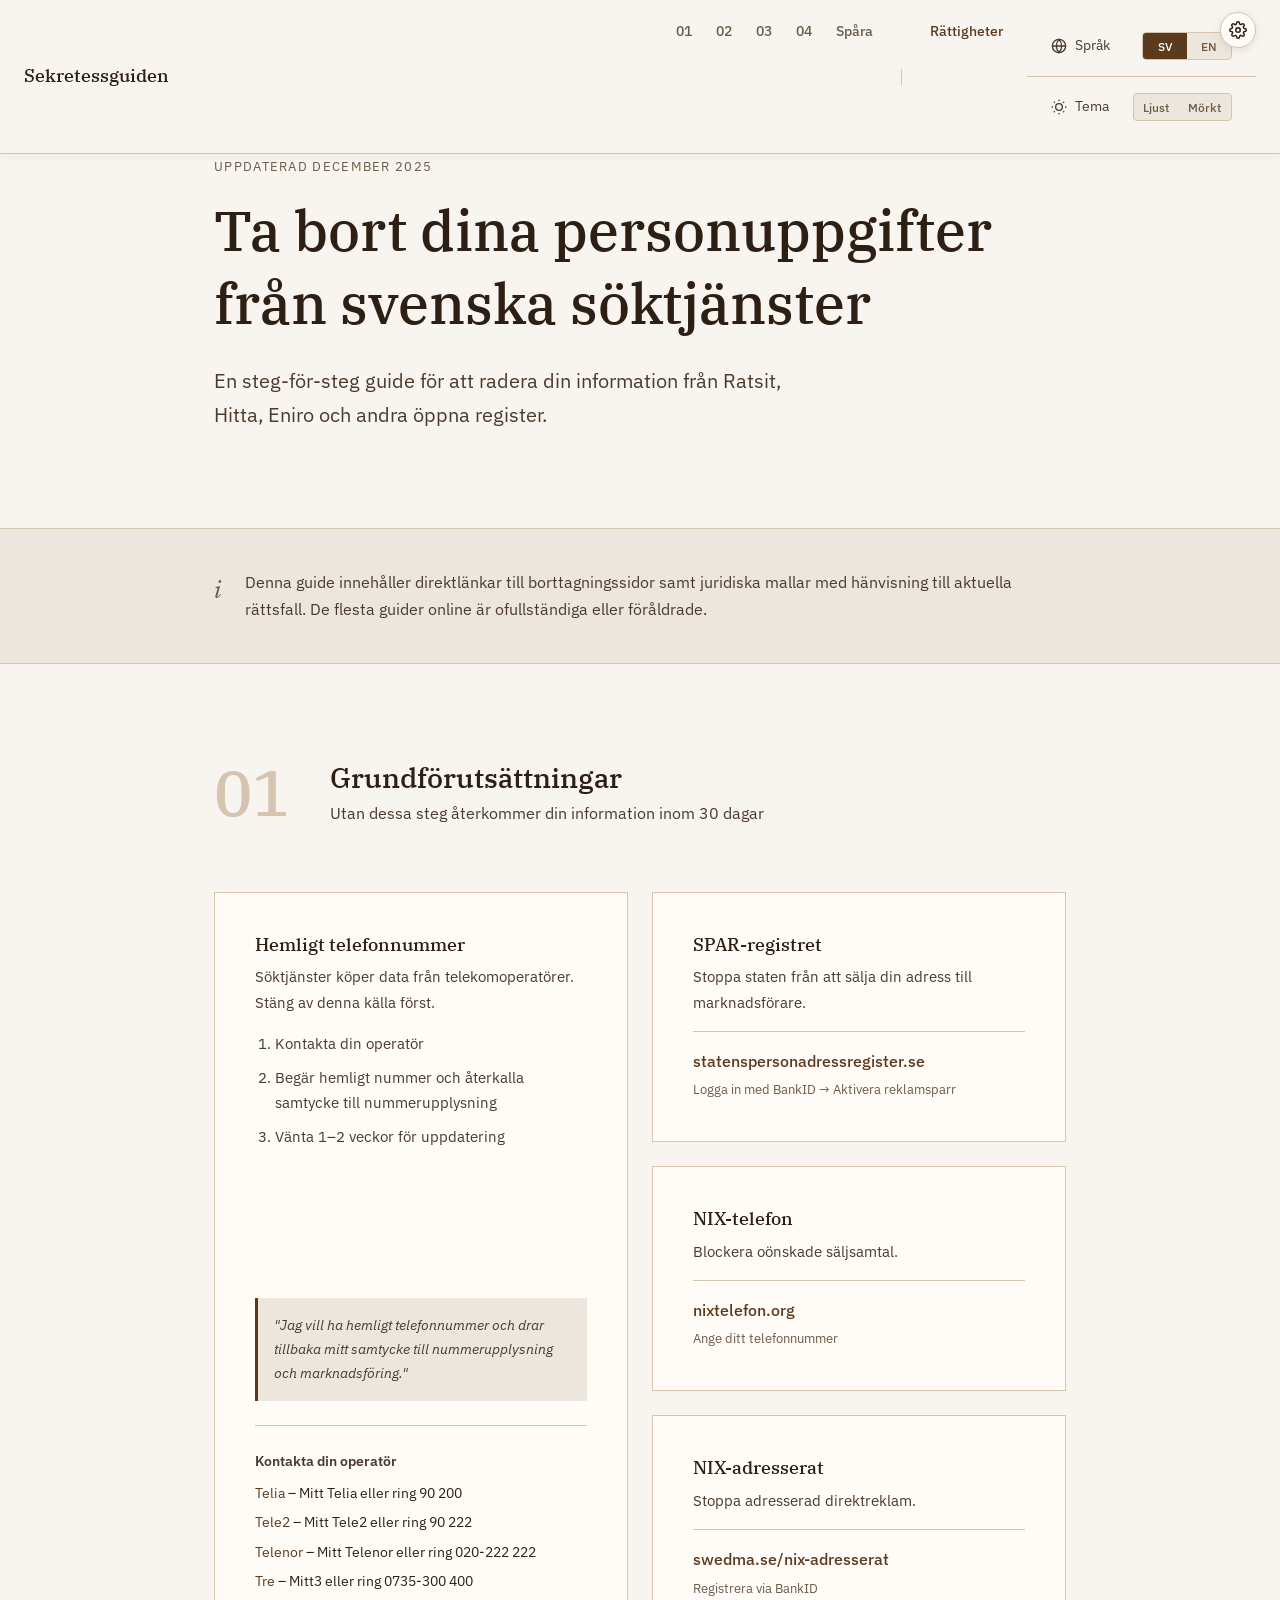
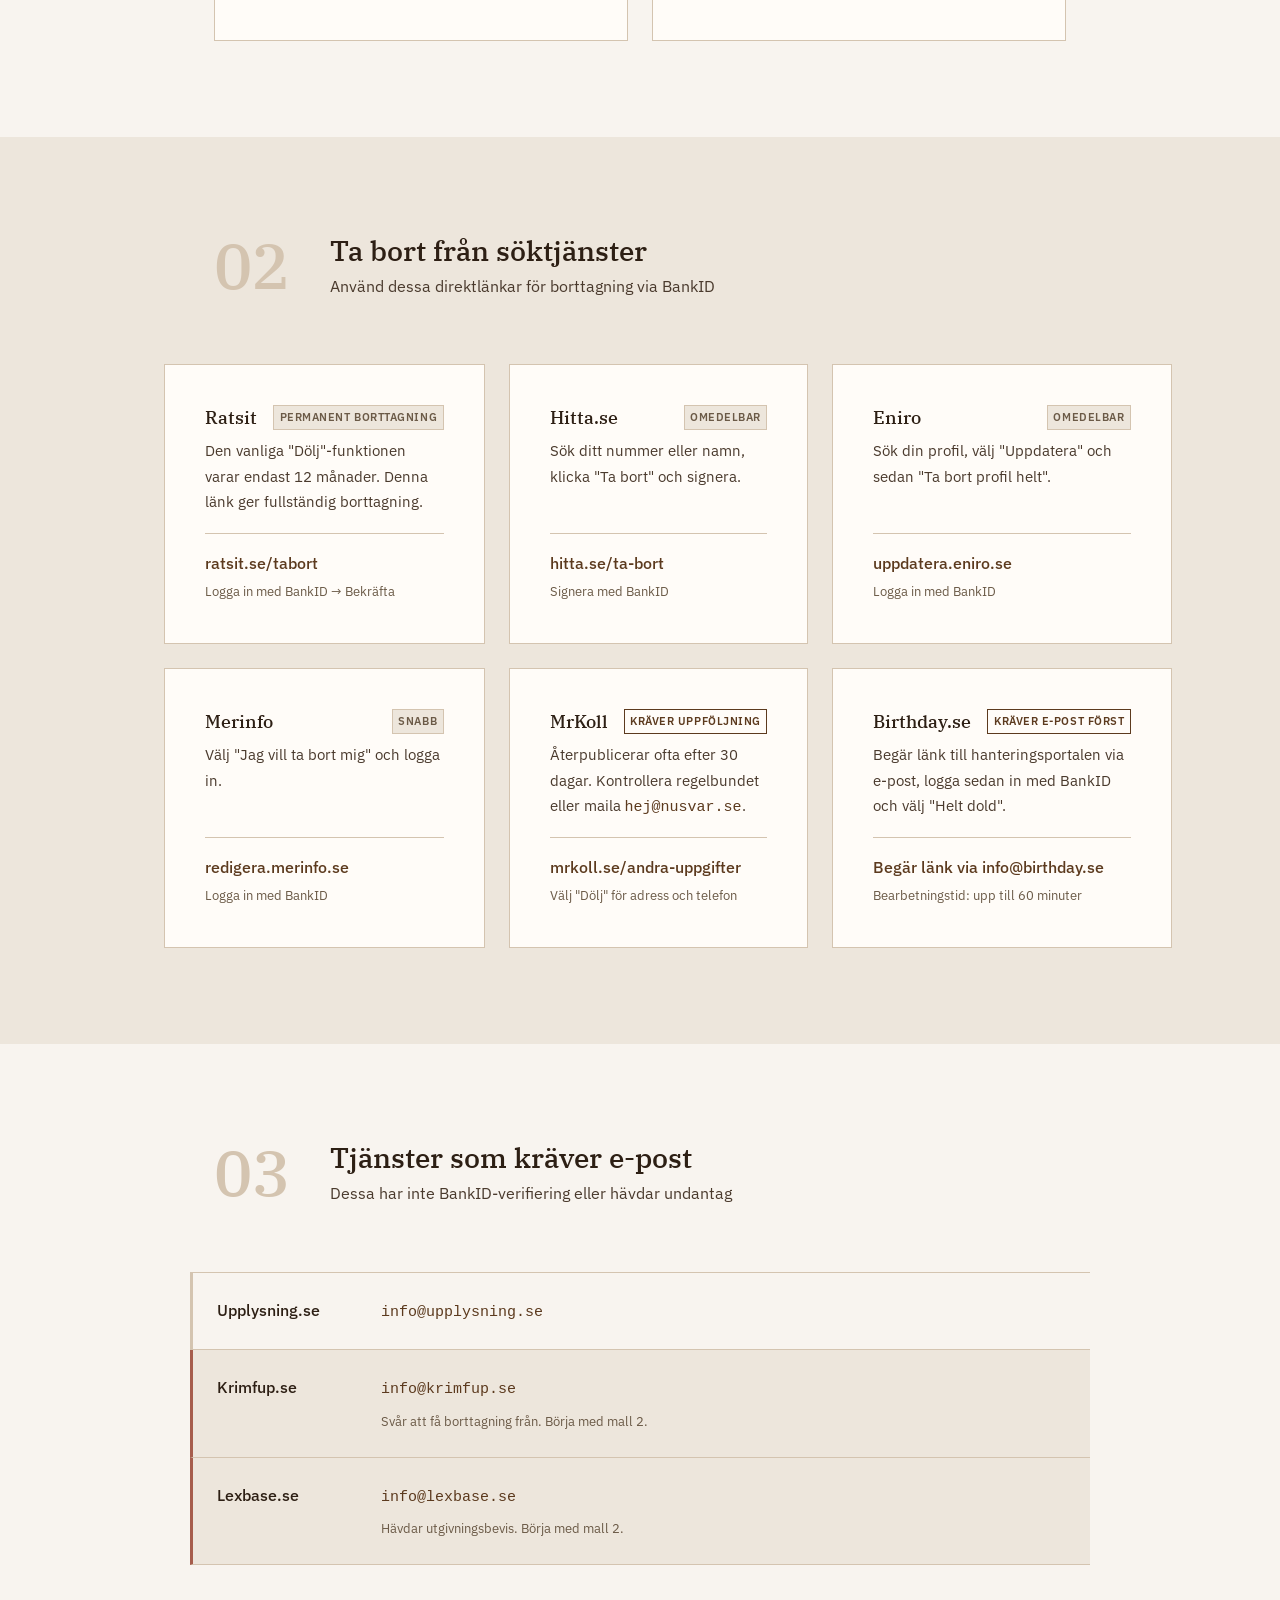
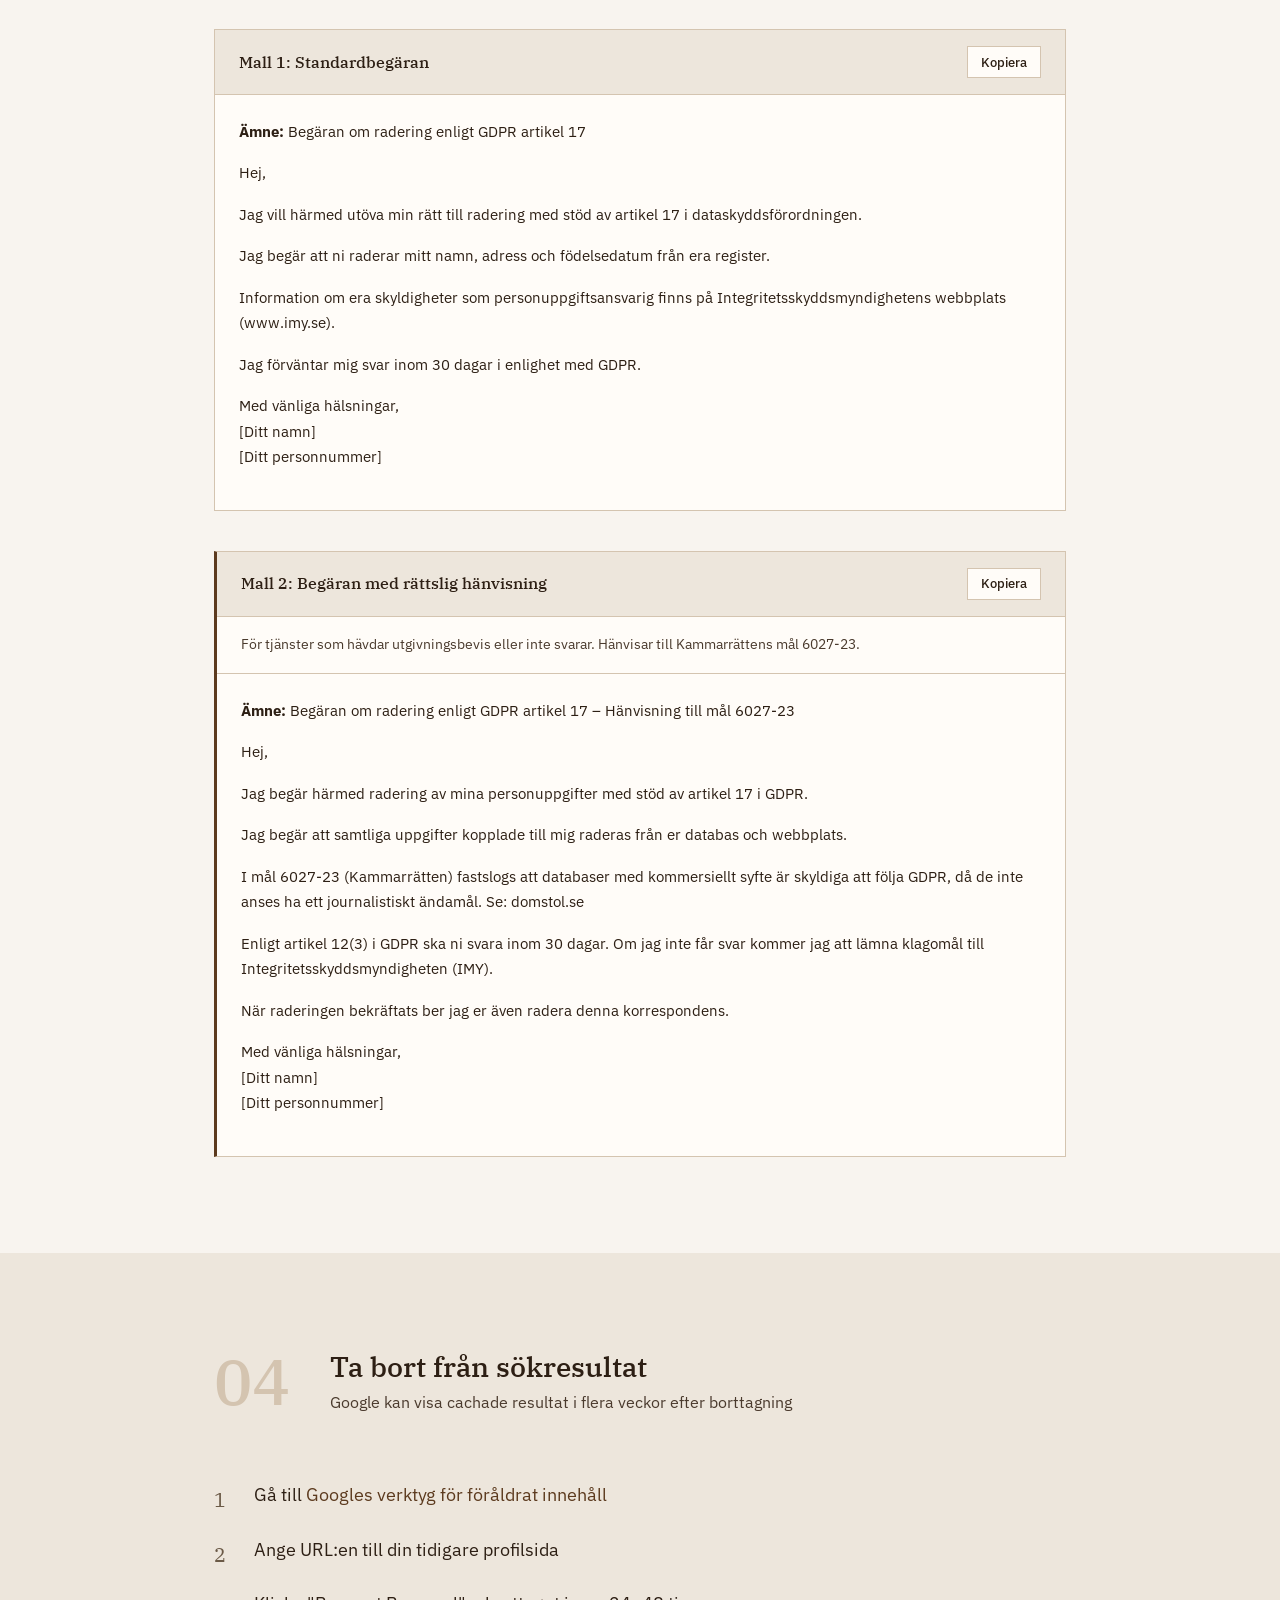
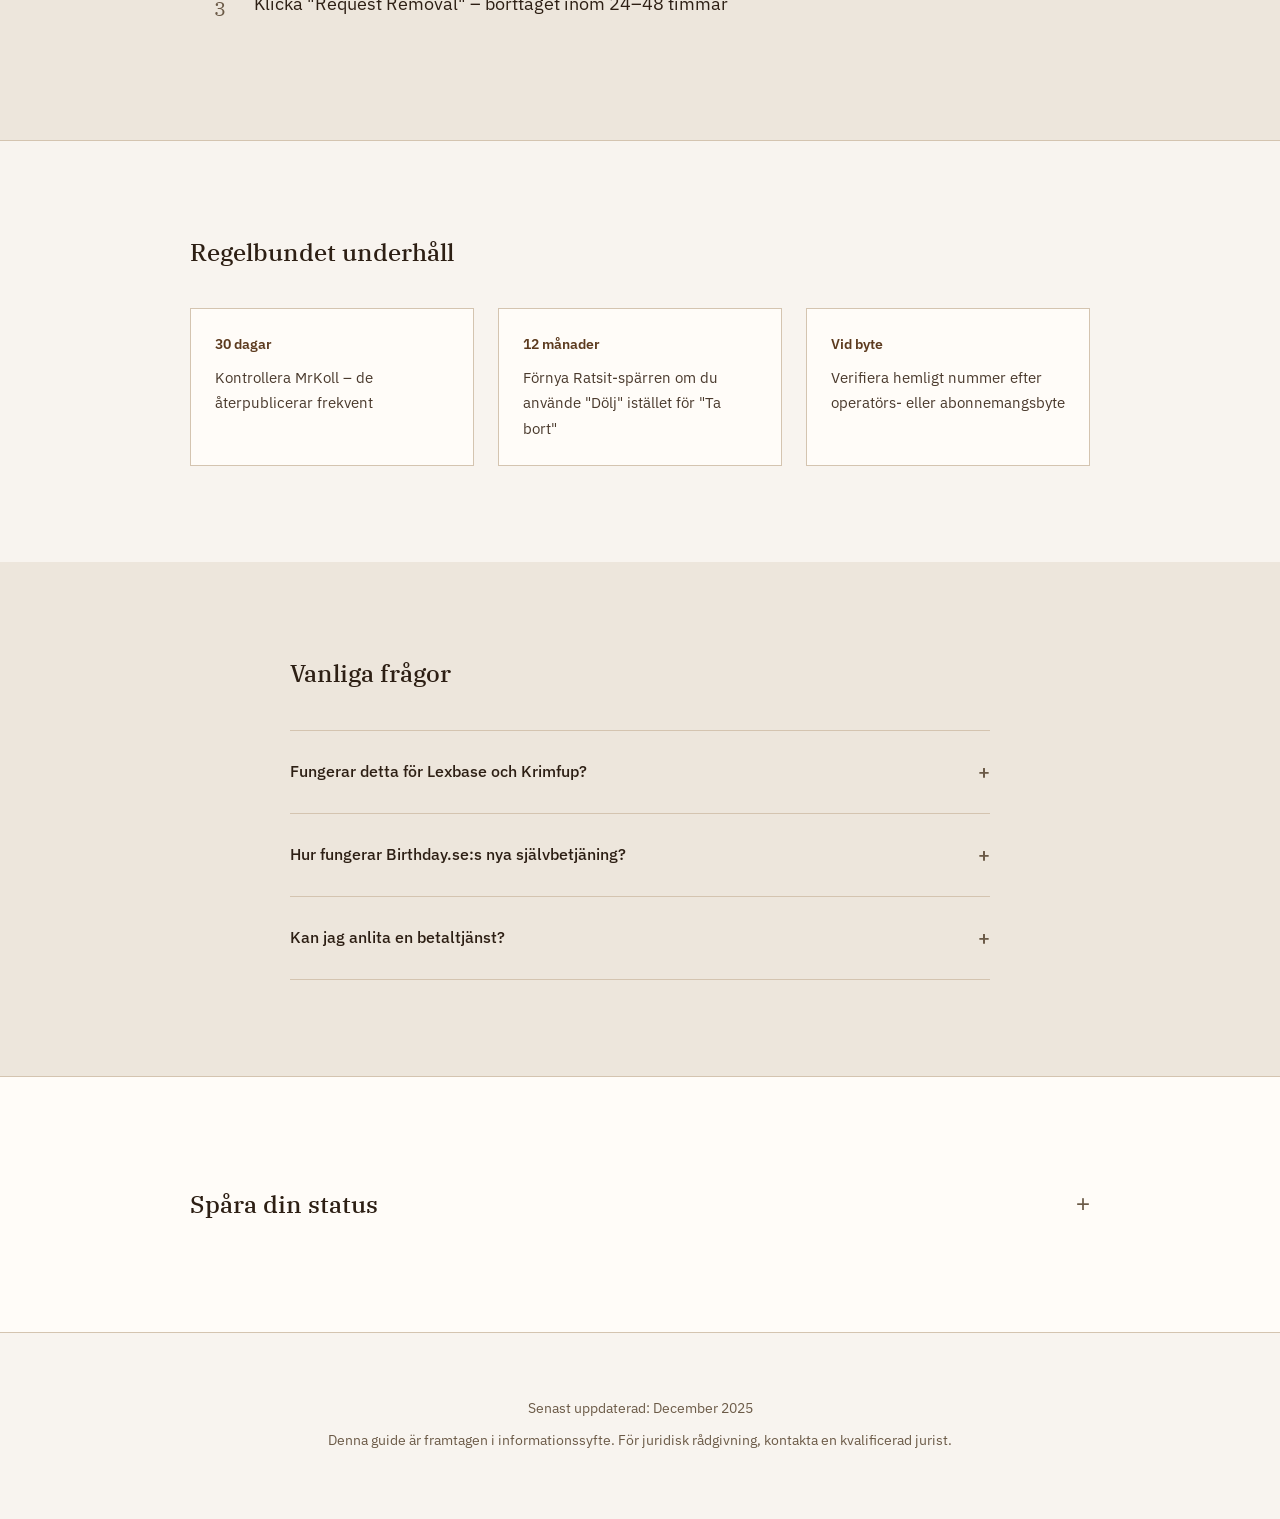
==== commit 30c33104: "changes to page title" ====
--- a/index.html
+++ b/index.html
@@ -6,7 +6,7 @@
     <meta name="viewport" content="width=device-width, initial-scale=1.0">
     <meta name="description"
         content="Komplett guide för att ta bort personuppgifter från svenska söktjänster som Ratsit, Hitta, Eniro med flera.">
-    <title>Ta bort personuppgifter från svenska söktjänster</title>
+    <title>Svenska Sekretessguiden</title>
     <link rel="icon" href="favicon.svg" type="image/svg+xml">
     <link rel="preconnect" href="https://fonts.googleapis.com">
     <link rel="preconnect" href="https://fonts.gstatic.com" crossorigin>
@@ -17,31 +17,113 @@
 </head>
 
 <body>
-    <a href="#main" class="skip-link">Hoppa till huvudinnehåll</a>
+    <a href="#main" class="skip-link" data-i18n="skip">Hoppa till huvudinnehåll</a>
 
     <nav class="nav" aria-label="Huvudnavigering">
         <div class="nav-inner">
-            <a href="#" class="nav-brand">Sekretessguiden</a>
+            <a href="#" class="nav-brand" data-i18n="nav.brand">Sekretessguiden</a>
             <button class="nav-toggle" aria-label="Meny">
                 <span></span><span></span>
             </button>
             <div class="nav-links">
-                <a href="#steg-1" data-tooltip="Förbered">01</a>
-                <a href="#steg-2" data-tooltip="BankID-tjänster">02</a>
-                <a href="#steg-3" data-tooltip="E-posttjänster">03</a>
-                <a href="#steg-4" data-tooltip="Bekräfta">04</a>
-                <a href="#tracker" data-tooltip="Spårning">Spåra</a>
+                <a href="#steg-1" data-tooltip="Förbered" data-i18n="nav.step1"
+                    data-i18n-tooltip="nav.step1_tooltip">01</a>
+                <a href="#steg-2" data-tooltip="BankID-tjänster" data-i18n="nav.step2"
+                    data-i18n-tooltip="nav.step2_tooltip">02</a>
+                <a href="#steg-3" data-tooltip="E-posttjänster" data-i18n="nav.step3"
+                    data-i18n-tooltip="nav.step3_tooltip">03</a>
+                <a href="#steg-4" data-tooltip="Bekräfta" data-i18n="nav.step4"
+                    data-i18n-tooltip="nav.step4_tooltip">04</a>
+                <a href="#tracker" data-tooltip="Spårning" data-i18n="nav.tracker"
+                    data-i18n-tooltip="nav.tracker_tooltip">Spåra</a>
                 <span class="nav-divider"></span>
-                <a href="rattigheter/" class="nav-link-external" data-tooltip="Dina rättigheter">Rättigheter</a>
+                <a href="rattigheter/" class="nav-link-external" data-tooltip="Dina rättigheter" data-i18n="nav.rights"
+                    data-i18n-tooltip="nav.rights_tooltip">Rättigheter</a>
+
+                <!-- Mobile-only settings section -->
+                <div class="nav-settings-mobile">
+                    <div class="settings-item">
+                        <span class="settings-item-label">
+                            <svg width="16" height="16" viewBox="0 0 24 24" fill="none" stroke="currentColor"
+                                stroke-width="2">
+                                <circle cx="12" cy="12" r="10" />
+                                <path
+                                    d="M2 12h20M12 2a15.3 15.3 0 0 1 4 10 15.3 15.3 0 0 1-4 10 15.3 15.3 0 0 1-4-10 15.3 15.3 0 0 1 4-10z" />
+                            </svg>
+                            <span data-i18n="settings.language">Språk</span>
+                        </span>
+                        <div class="settings-toggle" id="lang-toggle-mobile">
+                            <button data-lang="sv" class="active">SV</button>
+                            <button data-lang="en">EN</button>
+                        </div>
+                    </div>
+                    <div class="settings-item">
+                        <span class="settings-item-label">
+                            <svg width="16" height="16" viewBox="0 0 24 24" fill="none" stroke="currentColor"
+                                stroke-width="2">
+                                <circle cx="12" cy="12" r="5" />
+                                <path
+                                    d="M12 1v2M12 21v2M4.22 4.22l1.42 1.42M18.36 18.36l1.42 1.42M1 12h2M21 12h2M4.22 19.78l1.42-1.42M18.36 5.64l1.42-1.42" />
+                            </svg>
+                            <span data-i18n="settings.theme">Tema</span>
+                        </span>
+                        <div class="settings-toggle" id="theme-toggle-mobile">
+                            <button data-theme="light" data-i18n="settings.light">Ljust</button>
+                            <button data-theme="dark" data-i18n="settings.dark">Mörkt</button>
+                        </div>
+                    </div>
+                </div>
+            </div>
+            <div class="settings-dropdown" id="settings-dropdown">
+                <button class="settings-btn" id="settings-btn" aria-label="Inställningar" aria-expanded="false">
+                    <svg width="18" height="18" viewBox="0 0 24 24" fill="none" stroke="currentColor" stroke-width="2">
+                        <circle cx="12" cy="12" r="3" />
+                        <path
+                            d="M19.4 15a1.65 1.65 0 0 0 .33 1.82l.06.06a2 2 0 0 1 0 2.83 2 2 0 0 1-2.83 0l-.06-.06a1.65 1.65 0 0 0-1.82-.33 1.65 1.65 0 0 0-1 1.51V21a2 2 0 0 1-2 2 2 2 0 0 1-2-2v-.09A1.65 1.65 0 0 0 9 19.4a1.65 1.65 0 0 0-1.82.33l-.06.06a2 2 0 0 1-2.83 0 2 2 0 0 1 0-2.83l.06-.06a1.65 1.65 0 0 0 .33-1.82 1.65 1.65 0 0 0-1.51-1H3a2 2 0 0 1-2-2 2 2 0 0 1 2-2h.09A1.65 1.65 0 0 0 4.6 9a1.65 1.65 0 0 0-.33-1.82l-.06-.06a2 2 0 0 1 0-2.83 2 2 0 0 1 2.83 0l.06.06a1.65 1.65 0 0 0 1.82.33H9a1.65 1.65 0 0 0 1-1.51V3a2 2 0 0 1 2-2 2 2 0 0 1 2 2v.09a1.65 1.65 0 0 0 1 1.51 1.65 1.65 0 0 0 1.82-.33l.06-.06a2 2 0 0 1 2.83 0 2 2 0 0 1 0 2.83l-.06.06a1.65 1.65 0 0 0-.33 1.82V9a1.65 1.65 0 0 0 1.51 1H21a2 2 0 0 1 2 2 2 2 0 0 1-2 2h-.09a1.65 1.65 0 0 0-1.51 1z" />
+                    </svg>
+                </button>
+                <div class="settings-menu" id="settings-menu">
+                    <div class="settings-item">
+                        <span class="settings-item-label">
+                            <svg width="16" height="16" viewBox="0 0 24 24" fill="none" stroke="currentColor"
+                                stroke-width="2">
+                                <circle cx="12" cy="12" r="10" />
+                                <path
+                                    d="M2 12h20M12 2a15.3 15.3 0 0 1 4 10 15.3 15.3 0 0 1-4 10 15.3 15.3 0 0 1-4-10 15.3 15.3 0 0 1 4-10z" />
+                            </svg>
+                            <span data-i18n="settings.language">Språk</span>
+                        </span>
+                        <div class="settings-toggle" id="lang-toggle">
+                            <button data-lang="sv" class="active">SV</button>
+                            <button data-lang="en">EN</button>
+                        </div>
+                    </div>
+                    <div class="settings-item">
+                        <span class="settings-item-label">
+                            <svg width="16" height="16" viewBox="0 0 24 24" fill="none" stroke="currentColor"
+                                stroke-width="2">
+                                <circle cx="12" cy="12" r="5" />
+                                <path
+                                    d="M12 1v2M12 21v2M4.22 4.22l1.42 1.42M18.36 18.36l1.42 1.42M1 12h2M21 12h2M4.22 19.78l1.42-1.42M18.36 5.64l1.42-1.42" />
+                            </svg>
+                            <span data-i18n="settings.theme">Tema</span>
+                        </span>
+                        <div class="settings-toggle" id="theme-toggle">
+                            <button data-theme="light" data-i18n="settings.light">Ljust</button>
+                            <button data-theme="dark" data-i18n="settings.dark">Mörkt</button>
+                        </div>
+                    </div>
+                </div>
             </div>
         </div>
     </nav>
 
     <header class="hero">
         <div class="hero-inner">
-            <p class="hero-meta">Uppdaterad december 2025</p>
-            <h1>Ta bort dina personuppgifter från svenska söktjänster</h1>
-            <p class="hero-lead">En steg-för-steg guide för att radera din information från Ratsit, Hitta, Eniro och
+            <p class="hero-meta" data-i18n="hero.meta">Uppdaterad december 2025</p>
+            <h1 data-i18n="hero.title">Ta bort dina personuppgifter från svenska söktjänster</h1>
+            <p class="hero-lead" data-i18n="hero.lead">En steg-för-steg guide för att radera din information från
+                Ratsit, Hitta, Eniro och
                 andra öppna register.</p>
         </div>
     </header>
@@ -51,7 +133,8 @@
             <div class="intro-inner">
                 <div class="intro-number">i</div>
                 <div class="intro-text">
-                    <p>Denna guide innehåller direktlänkar till borttagningssidor samt juridiska mallar med hänvisning
+                    <p data-i18n="intro.text">Denna guide innehåller direktlänkar till borttagningssidor samt juridiska
+                        mallar med hänvisning
                         till
                         aktuella rättsfall. De flesta guider online är ofullständiga eller föråldrade.</p>
                 </div>
@@ -63,67 +146,73 @@
             <div class="step-header">
                 <div class="step-number">01</div>
                 <div class="step-title">
-                    <h2>Grundförutsättningar</h2>
-                    <p>Utan dessa steg återkommer din information inom 30 dagar</p>
+                    <h2 data-i18n="step1.title">Grundförutsättningar</h2>
+                    <p data-i18n="step1.subtitle">Utan dessa steg återkommer din information inom 30 dagar</p>
                 </div>
             </div>
 
             <div class="step-content">
                 <div class="split-layout">
                     <article class="card card-featured">
-                        <h3>Hemligt telefonnummer</h3>
-                        <p>Söktjänster köper data från telekomoperatörer. Stäng av denna källa först.</p>
+                        <h3 data-i18n="step1.phone.title">Hemligt telefonnummer</h3>
+                        <p data-i18n="step1.phone.desc">Söktjänster köper data från telekomoperatörer. Stäng av denna
+                            källa först.</p>
                         <ol>
-                            <li>Kontakta din operatör</li>
-                            <li>Begär hemligt nummer och återkalla samtycke till nummerupplysning</li>
-                            <li>Vänta 1–2 veckor för uppdatering</li>
+                            <li data-i18n="step1.phone.step1">Kontakta din operatör</li>
+                            <li data-i18n="step1.phone.step2">Begär hemligt nummer och återkalla samtycke till
+                                nummerupplysning</li>
+                            <li data-i18n="step1.phone.step3">Vänta 1–2 veckor för uppdatering</li>
                         </ol>
-                        <div class="card-quote">
+                        <div class="card-quote" data-i18n="step1.phone.quote">
                             "Jag vill ha hemligt telefonnummer och drar tillbaka mitt samtycke till nummerupplysning och
                             marknadsföring."
                         </div>
                         <div class="operator-links">
-                            <h4>Kontakta din operatör</h4>
+                            <h4 data-i18n="step1.phone.operators">Kontakta din operatör</h4>
                             <ul>
                                 <li><a href="https://www.telia.se/privat/mitt-telia" target="_blank"
-                                        rel="noopener">Telia</a> – Mitt Telia eller ring 90 200</li>
+                                        rel="noopener">Telia</a> – Mitt Telia <span data-i18n="step1.phone.orcall">eller
+                                        ring</span> 90 200</li>
                                 <li><a href="https://www.tele2.se/mitt-tele2" target="_blank" rel="noopener">Tele2</a> –
-                                    Mitt Tele2 eller ring 90 222</li>
+                                    Mitt Tele2 <span data-i18n="step1.phone.orcall">eller ring</span> 90 222</li>
                                 <li><a href="https://www.telenor.se/mitt-telenor" target="_blank"
-                                        rel="noopener">Telenor</a> – Mitt Telenor eller ring 020-222 222</li>
+                                        rel="noopener">Telenor</a> – Mitt Telenor <span
+                                        data-i18n="step1.phone.orcall">eller ring</span> 020-222 222</li>
                                 <li><a href="https://www.tre.se/mitt3" target="_blank" rel="noopener">Tre</a> – Mitt3
-                                    eller ring 0735-300 400</li>
+                                    <span data-i18n="step1.phone.orcall">eller ring</span> 0735-300 400
+                                </li>
                             </ul>
                         </div>
                     </article>
 
                     <div class="stacked-cards">
                         <article class="card">
-                            <h3>SPAR-registret</h3>
-                            <p>Stoppa staten från att sälja din adress till marknadsförare.</p>
+                            <h3 data-i18n="step1.spar.title">SPAR-registret</h3>
+                            <p data-i18n="step1.spar.desc">Stoppa staten från att sälja din adress till marknadsförare.
+                            </p>
                             <div class="card-action">
                                 <a href="https://www.statenspersonadressregister.se/" target="_blank"
                                     rel="noopener">statenspersonadressregister.se</a>
-                                <span>Logga in med BankID → Aktivera reklamspärr</span>
+                                <span data-i18n="step1.spar.action">Logga in med BankID → Aktivera reklamsparr</span>
                             </div>
                         </article>
 
                         <article class="card">
-                            <h3>NIX-telefon</h3>
-                            <p>Blockera oönskade säljsamtal.</p>
+                            <h3 data-i18n="step1.nix.title">NIX-telefon</h3>
+                            <p data-i18n="step1.nix.desc">Blockera oönskade säljsamtal.</p>
                             <div class="card-action">
                                 <a href="https://nixtelefon.org/" target="_blank" rel="noopener">nixtelefon.org</a>
-                                <span>Ange ditt telefonnummer</span>
+                                <span data-i18n="step1.nix.action">Ange ditt telefonnummer</span>
                             </div>
                         </article>
 
                         <article class="card">
-                            <h3>NIX-adresserat</h3>
-                            <p>Stoppa adresserad direktreklam.</p>
+                            <h3 data-i18n="step1.nixaddr.title">NIX-adresserat</h3>
+                            <p data-i18n="step1.nixaddr.desc">Stoppa adresserad direktreklam.</p>
                             <div class="card-action">
                                 <a href="https://www.swedma.se/nix-adresserat/" target="_blank"
                                     rel="noopener">swedma.se/nix-adresserat</a>
-                                <span>Registrera via BankID</span>
+                                <span data-i18n="step1.nixaddr.action">Registrera via BankID</span>
                             </div>
                         </article>
                     </div>
@@ -136,8 +225,8 @@
             <div class="step-header">
                 <div class="step-number">02</div>
                 <div class="step-title">
-                    <h2 id="steg-2-title">Ta bort från söktjänster</h2>
-                    <p>Använd dessa direktlänkar för borttagning via BankID</p>
+                    <h2 id="steg-2-title" data-i18n="step2.title">Ta bort från söktjänster</h2>
+                    <p data-i18n="step2.subtitle">Använd dessa direktlänkar för borttagning via BankID</p>
                 </div>
             </div>
 
@@ -146,81 +235,86 @@
                     <article class="card card-service">
                         <div class="card-service-header">
                             <h3>Ratsit</h3>
-                            <span class="tag">Permanent borttagning</span>
-                        </div>
-                        <p>Den vanliga "Dölj"-funktionen varar endast 12 månader. Denna länk ger fullständig
+                            <span class="tag" data-i18n="tag.permanent">Permanent borttagning</span>
+                        </div>
+                        <p data-i18n="service.ratsit.desc">Den vanliga "Dölj"-funktionen varar endast 12 månader. Denna
+                            länk ger fullständig
                             borttagning.
                         </p>
                         <div class="card-action">
                             <a href="https://www.ratsit.se/tabort" target="_blank" rel="noopener">ratsit.se/tabort</a>
-                            <span>Logga in med BankID → Bekräfta</span>
+                            <span data-i18n="service.ratsit.action">Logga in med BankID → Bekräfta</span>
                         </div>
                     </article>
 
                     <article class="card card-service">
                         <div class="card-service-header">
                             <h3>Hitta.se</h3>
-                            <span class="tag">Omedelbar</span>
-                        </div>
-                        <p>Sök ditt nummer eller namn, klicka "Ta bort" och signera.</p>
+                            <span class="tag" data-i18n="tag.immediate">Omedelbar</span>
+                        </div>
+                        <p data-i18n="service.hitta.desc">Sök ditt nummer eller namn, klicka "Ta bort" och signera.</p>
                         <div class="card-action">
                             <a href="https://www.hitta.se/kontakta-oss/ta-bort-kontaktsida" target="_blank"
                                 rel="noopener">hitta.se/ta-bort</a>
-                            <span>Signera med BankID</span>
+                            <span data-i18n="service.hitta.action">Signera med BankID</span>
                         </div>
                     </article>
 
                     <article class="card card-service">
                         <div class="card-service-header">
                             <h3>Eniro</h3>
-                            <span class="tag">Omedelbar</span>
-                        </div>
-                        <p>Sök din profil, välj "Uppdatera" och sedan "Ta bort profil helt".</p>
+                            <span class="tag" data-i18n="tag.immediate">Omedelbar</span>
+                        </div>
+                        <p data-i18n="service.eniro.desc">Sök din profil, välj "Uppdatera" och sedan "Ta bort profil
+                            helt".</p>
                         <div class="card-action">
                             <a href="https://uppdatera.eniro.se/person" target="_blank"
                                 rel="noopener">uppdatera.eniro.se</a>
-                            <span>Logga in med BankID</span>
+                            <span data-i18n="service.eniro.action">Logga in med BankID</span>
                         </div>
                     </article>
 
                     <article class="card card-service">
                         <div class="card-service-header">
                             <h3>Merinfo</h3>
-                            <span class="tag">Snabb</span>
-                        </div>
-                        <p>Välj "Jag vill ta bort mig" och logga in.</p>
+                            <span class="tag" data-i18n="tag.fast">Snabb</span>
+                        </div>
+                        <p data-i18n="service.merinfo.desc">Välj "Jag vill ta bort mig" och logga in.</p>
                         <div class="card-action">
                             <a href="https://redigera.merinfo.se/" target="_blank"
                                 rel="noopener">redigera.merinfo.se</a>
-                            <span>Logga in med BankID</span>
+                            <span data-i18n="service.merinfo.action">Logga in med BankID</span>
                         </div>
                     </article>
 
                     <article class="card card-service">
                         <div class="card-service-header">
                             <h3>MrKoll</h3>
-                            <span class="tag tag-note">Kräver uppföljning</span>
-                        </div>
-                        <p>Återpublicerar ofta efter 30 dagar. Kontrollera regelbundet eller maila <a
-                                href="mailto:hej@nusvar.se" class="email-link" data-template="1">hej@nusvar.se</a>.</p>
+                            <span class="tag tag-note" data-i18n="tag.followup">Kräver uppföljning</span>
+                        </div>
+                        <p><span data-i18n="service.mrkoll.desc">Återpublicerar ofta efter 30 dagar. Kontrollera
+                                regelbundet eller maila</span> <a href="mailto:hej@nusvar.se" class="email-link"
+                                data-template="1">hej@nusvar.se</a>.</p>
                         <div class="card-action">
                             <a href="https://mrkoll.se/om/andra-uppgifter" target="_blank"
                                 rel="noopener">mrkoll.se/andra-uppgifter</a>
-                            <span>Välj "Dölj" för adress och telefon</span>
+                            <span data-i18n="service.mrkoll.action">Välj "Dölj" för adress och telefon</span>
                         </div>
                     </article>
 
                     <article class="card card-service">
                         <div class="card-service-header">
                             <h3>Birthday.se</h3>
-                            <span class="tag tag-note">Kräver e-post först</span>
-                        </div>
-                        <p>Begär länk till hanteringsportalen via e-post, logga sedan in med BankID och välj "Helt
+                            <span class="tag tag-note" data-i18n="tag.emailfirst">Kräver e-post först</span>
+                        </div>
+                        <p data-i18n="service.birthday.desc">Begär länk till hanteringsportalen via e-post, logga sedan
+                            in med BankID och välj "Helt
                             dold".</p>
                         <div class="card-action">
-                            <a href="mailto:info@birthday.se" class="email-link" data-template="4">Begär länk via
+                            <a href="mailto:info@birthday.se" data-template="4" data-i18n="service.birthday.link">Begär
+                                länk via
                                 info@birthday.se</a>
-                            <span>Bearbetningstid: upp till 60 minuter</span>
+                            <span data-i18n="service.birthday.action">Bearbetningstid: upp till 60 minuter</span>
                         </div>
                     </article>
                 </div>
@@ -232,8 +326,8 @@
             <div class="step-header">
                 <div class="step-number">03</div>
                 <div class="step-title">
-                    <h2>Tjänster som kräver e-post</h2>
-                    <p>Dessa har inte BankID-verifiering eller hävdar undantag</p>
+                    <h2 data-i18n="step3.title">Tjänster som kräver e-post</h2>
+                    <p data-i18n="step3.subtitle">Dessa har inte BankID-verifiering eller hävdar undantag</p>
                 </div>
             </div>
 
@@ -246,20 +340,22 @@
                     <div class="email-item email-item-difficult">
                         <div class="email-name">Krimfup.se</div>
                         <a href="mailto:info@krimfup.se" class="email-link" data-template="2">info@krimfup.se</a>
-                        <div class="email-note">Svår att få borttagning från. Börja med mall 2.</div>
+                        <div class="email-note" data-i18n="email.krimfup.note">Svår att få borttagning från. Börja med
+                            mall 2.</div>
                     </div>
                     <div class="email-item email-item-difficult">
                         <div class="email-name">Lexbase.se</div>
                         <a href="mailto:info@lexbase.se" class="email-link" data-template="2">info@lexbase.se</a>
-                        <div class="email-note">Hävdar utgivningsbevis. Börja med mall 2.</div>
+                        <div class="email-note" data-i18n="email.lexbase.note">Hävdar utgivningsbevis. Börja med mall 2.
+                        </div>
                     </div>
                 </div>
 
                 <div class="templates">
                     <div class="template">
                         <div class="template-header">
-                            <h3>Mall 1: Standardbegäran</h3>
-                            <button class="copy-btn" data-template="1">Kopiera</button>
+                            <h3 data-i18n="template1.title">Mall 1: Standardbegäran</h3>
+                            <button class="copy-btn" data-template="1" data-i18n="copy">Kopiera</button>
                         </div>
                         <div class="template-body" id="template-1">
                             <p><strong>Ämne:</strong> Begäran om radering enligt GDPR artikel 17</p>
@@ -277,10 +373,11 @@
 
                     <div class="template template-strong">
                         <div class="template-header">
-                            <h3>Mall 2: Begäran med rättslig hänvisning</h3>
-                            <button class="copy-btn" data-template="2">Kopiera</button>
-                        </div>
-                        <p class="template-note">För tjänster som hävdar utgivningsbevis eller inte svarar. Hänvisar
+                            <h3 data-i18n="template2.title">Mall 2: Begäran med rättslig hänvisning</h3>
+                            <button class="copy-btn" data-template="2" data-i18n="copy">Kopiera</button>
+                        </div>
+                        <p class="template-note" data-i18n="template2.note">För tjänster som hävdar utgivningsbevis
+                            eller inte svarar. Hänvisar
                             till
                             Kammarrättens mål 6027-23.</p>
                         <div class="template-body" id="template-2">
@@ -309,21 +406,22 @@
             <div class="step-header">
                 <div class="step-number">04</div>
                 <div class="step-title">
-                    <h2>Ta bort från sökresultat</h2>
-                    <p>Google kan visa cachade resultat i flera veckor efter borttagning</p>
+                    <h2 data-i18n="step4.title">Ta bort från sökresultat</h2>
+                    <p data-i18n="step4.subtitle">Google kan visa cachade resultat i flera veckor efter borttagning</p>
                 </div>
             </div>
 
             <div class="step-content step-content-narrow">
                 <ol class="action-list">
                     <li>
-                        Gå till <a href="https://search.google.com/search-console/remove-outdated-content"
-                            target="_blank" rel="noopener">Googles verktyg för föråldrat innehåll</a>
+                        <span data-i18n="step4.action1">Gå till</span> <a
+                            href="https://search.google.com/search-console/remove-outdated-content" target="_blank"
+                            rel="noopener" data-i18n="step4.action1.link">Googles verktyg för föråldrat innehåll</a>
                     </li>
-                    <li>
+                    <li data-i18n="step4.action2">
                         Ange URL:en till din tidigare profilsida
                     </li>
-                    <li>
+                    <li data-i18n="step4.action3">
                         Klicka "Request Removal" – borttaget inom 24–48 timmar
                     </li>
                 </ol>
@@ -333,19 +431,21 @@
         <!-- Underhåll -->
         <section class="maintenance">
             <div class="maintenance-inner">
-                <h2>Regelbundet underhåll</h2>
+                <h2 data-i18n="maintenance.title">Regelbundet underhåll</h2>
                 <div class="maintenance-grid">
                     <div class="maintenance-item">
-                        <div class="maintenance-interval">30 dagar</div>
-                        <p>Kontrollera MrKoll – de återpublicerar frekvent</p>
+                        <div class="maintenance-interval" data-i18n="maintenance.30days">30 dagar</div>
+                        <p data-i18n="maintenance.30days.text">Kontrollera MrKoll – de återpublicerar frekvent</p>
                     </div>
                     <div class="maintenance-item">
-                        <div class="maintenance-interval">12 månader</div>
-                        <p>Förnya Ratsit-spärren om du använde "Dölj" istället för "Ta bort"</p>
+                        <div class="maintenance-interval" data-i18n="maintenance.12months">12 månader</div>
+                        <p data-i18n="maintenance.12months.text">Förnya Ratsit-spärren om du använde "Dölj" istället för
+                            "Ta bort"</p>
                     </div>
                     <div class="maintenance-item">
-                        <div class="maintenance-interval">Vid byte</div>
-                        <p>Verifiera hemligt nummer efter operatörs- eller abonnemangsbyte</p>
+                        <div class="maintenance-interval" data-i18n="maintenance.change">Vid byte</div>
+                        <p data-i18n="maintenance.change.text">Verifiera hemligt nummer efter operatörs- eller
+                            abonnemangsbyte</p>
                     </div>
                 </div>
             </div>
@@ -354,23 +454,26 @@
         <!-- FAQ -->
         <section class="faq">
             <div class="faq-inner">
-                <h2>Vanliga frågor</h2>
+                <h2 data-i18n="faq.title">Vanliga frågor</h2>
                 <details class="faq-item">
-                    <summary>Fungerar detta för Lexbase och Krimfup?</summary>
-                    <p>Det är svårt. Använd mall 2 och hänvisa till Kammarrättens dom. Som alternativ, fokusera på att
+                    <summary data-i18n="faq.lexbase.q">Fungerar detta för Lexbase och Krimfup?</summary>
+                    <p data-i18n="faq.lexbase.a">Det är svårt. Använd mall 2 och hänvisa till Kammarrättens dom. Som
+                        alternativ, fokusera på att
                         ta
                         bort Google-sökresultaten så informationen blir svårare att hitta.</p>
                 </details>
                 <details class="faq-item">
-                    <summary>Hur fungerar Birthday.se:s nya självbetjäning?</summary>
-                    <p>Birthday.se har infört en BankID-portal för synlighetshantering. Maila info@birthday.se för att
+                    <summary data-i18n="faq.birthday.q">Hur fungerar Birthday.se:s nya självbetjäning?</summary>
+                    <p data-i18n="faq.birthday.a">Birthday.se har infört en BankID-portal för synlighetshantering. Maila
+                        info@birthday.se för att
                         få en personlig länk till appen.minauppgifter.se. Där kan du välja mellan "Helt synlig", "Delvis
                         synlig" (endast namn) eller "Helt dold" (rekommenderas). Ändringen träder i kraft inom 60
                         minuter.</p>
                 </details>
                 <details class="faq-item">
-                    <summary>Kan jag anlita en betaltjänst?</summary>
-                    <p>Tjänster som DoldAdress finns, men de utför samma steg som beskrivs här. Processen tar cirka 20
+                    <summary data-i18n="faq.service.q">Kan jag anlita en betaltjänst?</summary>
+                    <p data-i18n="faq.service.a">Tjänster som DoldAdress finns, men de utför samma steg som beskrivs
+                        här. Processen tar cirka 20
                         minuter.</p>
                 </details>
             </div>
@@ -380,19 +483,21 @@
         <section id="tracker" class="tracker">
             <div class="tracker-inner">
                 <button class="tracker-toggle" aria-expanded="false" aria-controls="tracker-content">
-                    <h2>Spåra din status</h2>
+                    <h2 data-i18n="tracker.title">Spåra din status</h2>
                     <span class="tracker-toggle-icon">+</span>
                 </button>
 
                 <div id="tracker-content" class="tracker-content" hidden>
                     <div class="tracker-intro">
-                        <p>Håll koll på vilka tjänster som fortfarande visar dina uppgifter. All data sparas endast
+                        <p data-i18n="tracker.intro">Håll koll på vilka tjänster som fortfarande visar dina uppgifter.
+                            All data sparas endast
                             lokalt i din webbläsare.</p>
                     </div>
 
                     <div class="tracker-name-section">
-                        <label for="tracker-name">Ditt namn (för söklänkar)</label>
-                        <input type="text" id="tracker-name" class="tracker-input" placeholder="Förnamn Efternamn">
+                        <label for="tracker-name" data-i18n="tracker.name.label">Ditt namn (för söklänkar)</label>
+                        <input type="text" id="tracker-name" class="tracker-input" placeholder="Förnamn Efternamn"
+                            data-i18n-placeholder="tracker.name.placeholder">
                     </div>
 
                     <div class="tracker-grid" id="tracker-grid">
@@ -400,27 +505,33 @@
                     </div>
 
                     <div class="tracker-actions">
-                        <button class="tracker-btn" id="tracker-export">Exportera data</button>
-                        <button class="tracker-btn tracker-btn-secondary" id="tracker-import-btn">Importera
+                        <button class="tracker-btn" id="tracker-export" data-i18n="tracker.export">Exportera
+                            data</button>
+                        <button class="tracker-btn tracker-btn-secondary" id="tracker-import-btn"
+                            data-i18n="tracker.import">Importera
                             data</button>
                         <input type="file" id="tracker-import" accept=".json" hidden>
-                        <button class="tracker-btn tracker-btn-danger" id="tracker-clear">Rensa all data</button>
+                        <button class="tracker-btn tracker-btn-danger" id="tracker-clear"
+                            data-i18n="tracker.clear">Rensa all data</button>
                     </div>
 
                     <div class="tracker-privacy-notice">
-                        <strong>Sekretess:</strong> Ingen data skickas till någon server. Allt sparas endast i din
-                        webbläsare (localStorage).
-                        Om du byter webbläsare eller rensar webbläsardata försvinner informationen — använd "Exportera"
-                        för säkerhetskopiering.
+                        <strong data-i18n="tracker.privacy">Sekretess:</strong> <span
+                            data-i18n="tracker.privacy.text">Ingen data skickas till någon server. Allt sparas endast i
+                            din
+                            webbläsare (localStorage).
+                            Om du byter webbläsare eller rensar webbläsardata försvinner informationen — använd
+                            "Exportera"
+                            för säkerhetskopiering.</span>
                     </div>
 
                     <div class="tracker-reminder" id="tracker-reminder">
                         <label class="reminder-toggle">
                             <input type="checkbox" id="reminder-enabled">
-                            <span>Påminn mig att kontrollera igen om</span>
+                            <span data-i18n="tracker.reminder">Påminn mig att kontrollera igen om</span>
                             <input type="number" id="reminder-days" value="30" min="1" max="365"
                                 class="reminder-days-input">
-                            <span>dagar</span>
+                            <span data-i18n="tracker.reminder.days">dagar</span>
                         </label>
                         <p class="reminder-note" id="reminder-note"></p>
                     </div>
@@ -430,8 +541,9 @@
     </main>
 
     <footer class="footer">
-        <p>Senast uppdaterad: December 2025</p>
-        <p>Denna guide är framtagen i informationssyfte. För juridisk rådgivning, kontakta en kvalificerad jurist.</p>
+        <p data-i18n="footer.updated">Senast uppdaterad: December 2025</p>
+        <p data-i18n="footer.disclaimer">Denna guide är framtagen i informationssyfte. För juridisk rådgivning, kontakta
+            en kvalificerad jurist.</p>
     </footer>
 
     <div class="toast" id="toast" role="status" aria-live="polite">Mall kopierad till urklipp</div>
@@ -439,36 +551,24 @@
     <!-- Confirm Dialog -->
     <div class="confirm-overlay" id="confirm-overlay" hidden>
         <div class="confirm-dialog" role="alertdialog" aria-modal="true" aria-labelledby="confirm-title">
-            <h3 id="confirm-title">Rensa all data?</h3>
-            <p>All spårningsdata kommer att raderas. Detta kan inte ångras.</p>
+            <h3 id="confirm-title" data-i18n="confirm.title">Rensa all data?</h3>
+            <p data-i18n="confirm.text">All spårningsdata kommer att raderas. Detta kan inte ångras.</p>
             <div class="confirm-actions">
-                <button class="confirm-btn confirm-btn-cancel" id="confirm-cancel">Avbryt</button>
-                <button class="confirm-btn confirm-btn-danger" id="confirm-delete">Rensa</button>
+                <button class="confirm-btn confirm-btn-cancel" id="confirm-cancel"
+                    data-i18n="confirm.cancel">Avbryt</button>
+                <button class="confirm-btn confirm-btn-danger" id="confirm-delete"
+                    data-i18n="confirm.delete">Rensa</button>
             </div>
         </div>
     </div>
 
     <!-- Back to top button -->
-    <button class="back-to-top" id="back-to-top" aria-label="Tillbaka till toppen" hidden>
+    <button class="back-to-top" id="back-to-top" aria-label="Tillbaka till toppen" data-i18n-aria="backtotop" hidden>
         <svg width="20" height="20" viewBox="0 0 20 20" fill="none" stroke="currentColor" stroke-width="2">
             <path d="M10 16V4M4 10l6-6 6 6" />
         </svg>
     </button>
 
-    <!-- Dark mode toggle -->
-    <button class="theme-toggle" id="theme-toggle" aria-label="Växla mörkt/ljust läge">
-        <svg class="icon-sun" width="18" height="18" viewBox="0 0 24 24" fill="none" stroke="currentColor"
-            stroke-width="2">
-            <circle cx="12" cy="12" r="5" />
-            <path
-                d="M12 1v2M12 21v2M4.22 4.22l1.42 1.42M18.36 18.36l1.42 1.42M1 12h2M21 12h2M4.22 19.78l1.42-1.42M18.36 5.64l1.42-1.42" />
-        </svg>
-        <svg class="icon-moon" width="18" height="18" viewBox="0 0 24 24" fill="none" stroke="currentColor"
-            stroke-width="2">
-            <path d="M21 12.79A9 9 0 1 1 11.21 3 7 7 0 0 0 21 12.79z" />
-        </svg>
-    </button>
-
     <script src="script.js"></script>
 </body>
 
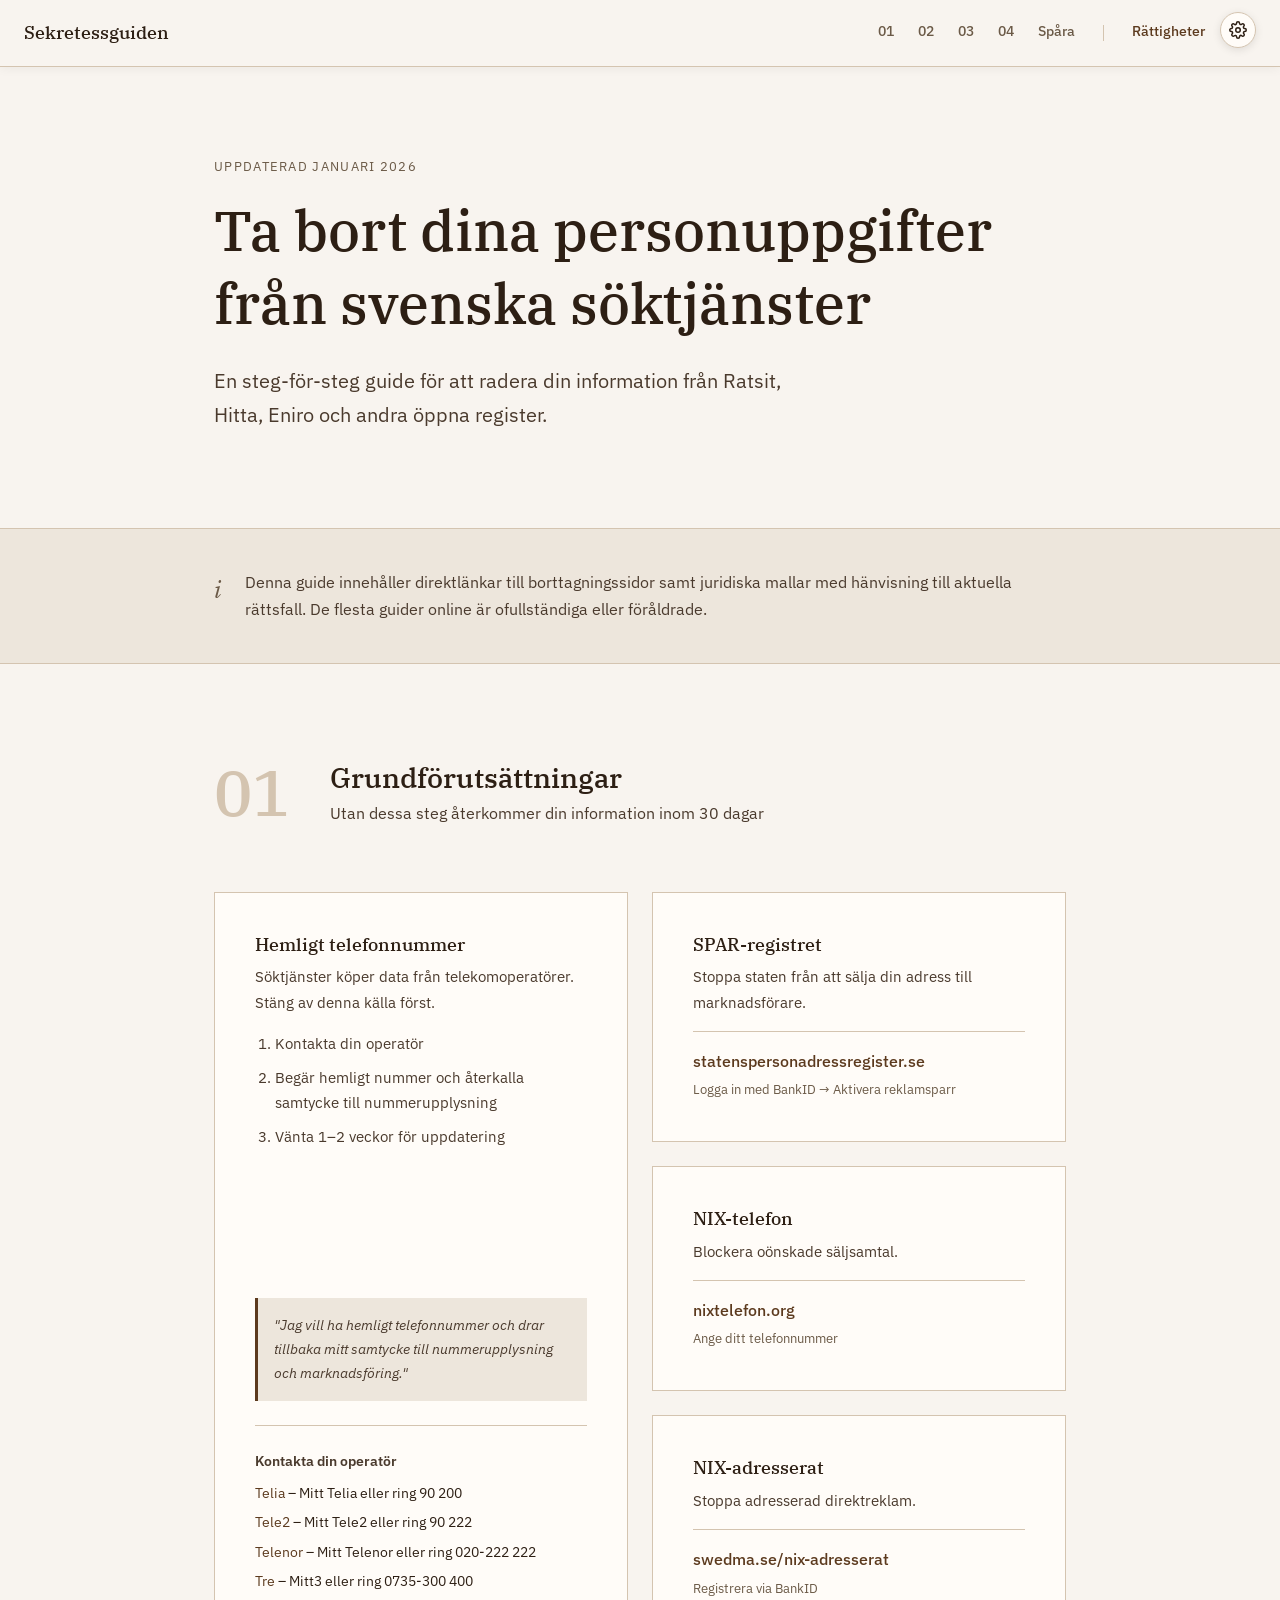
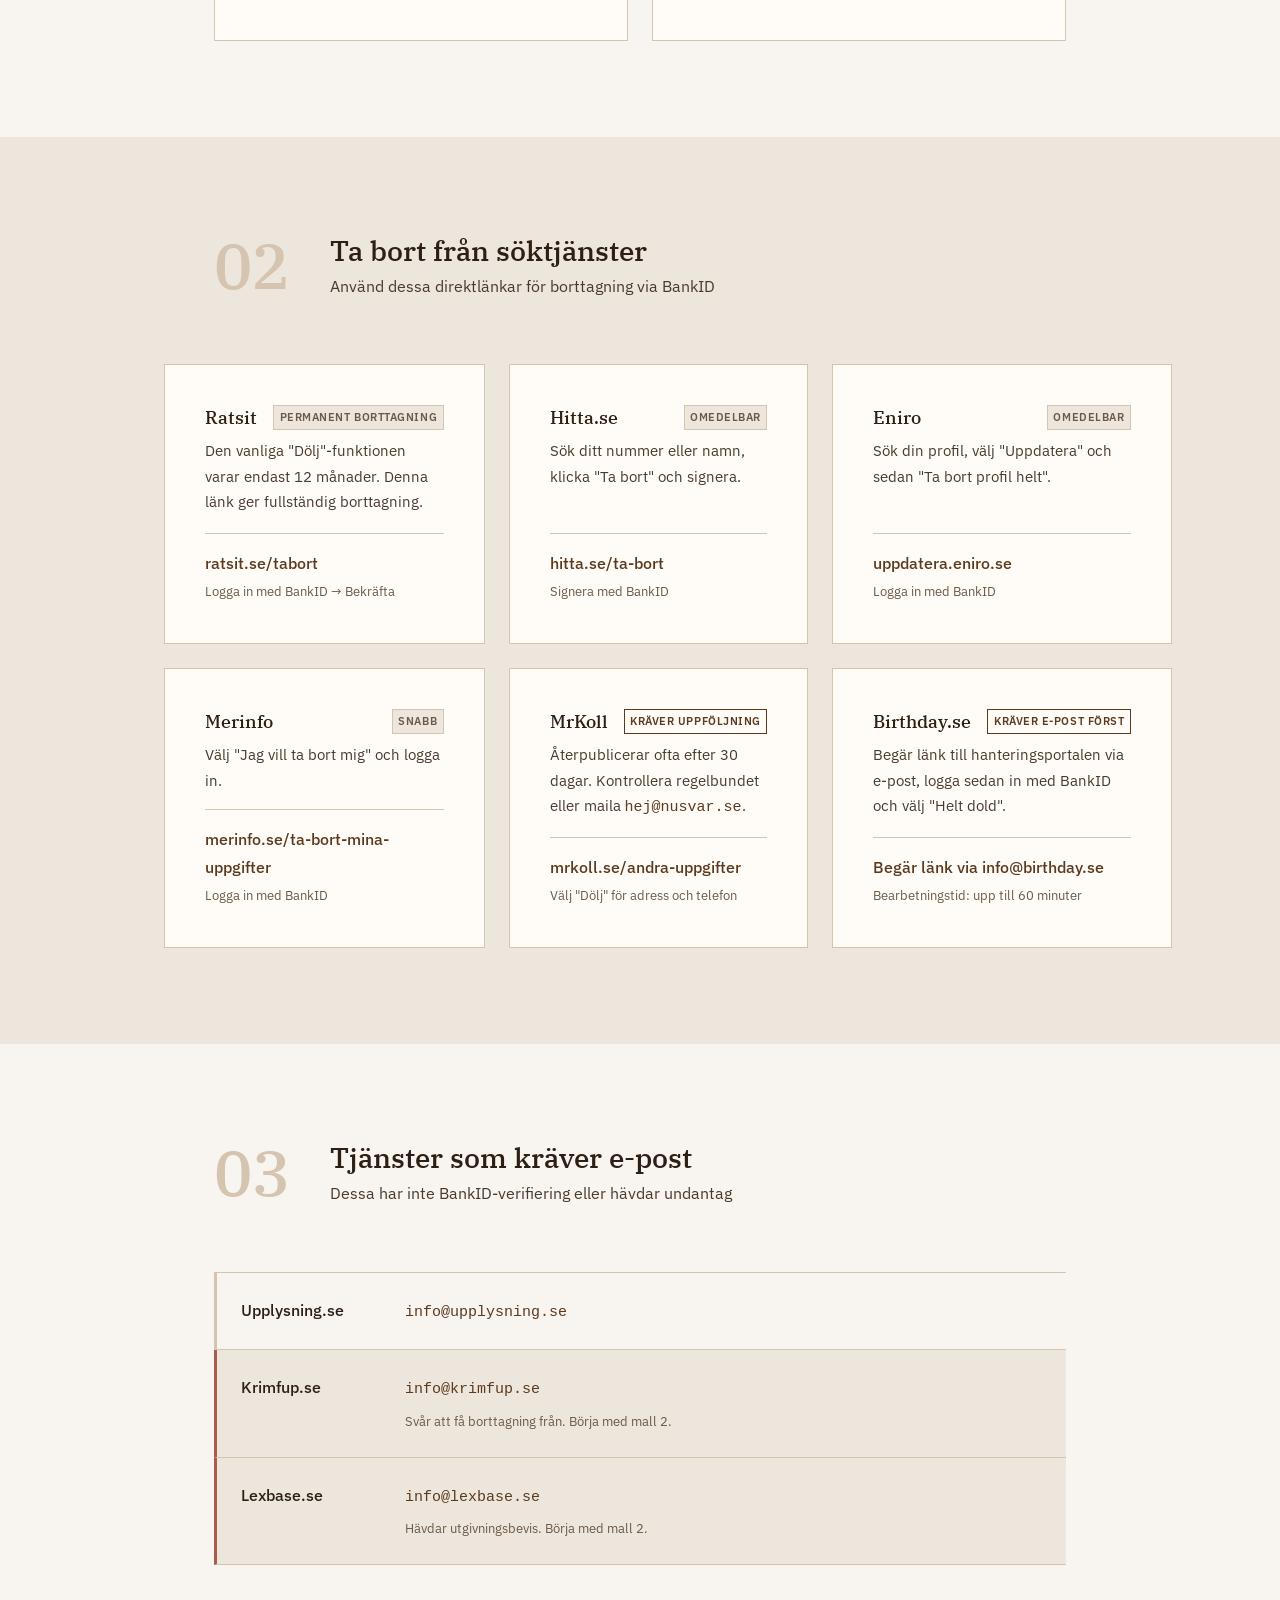
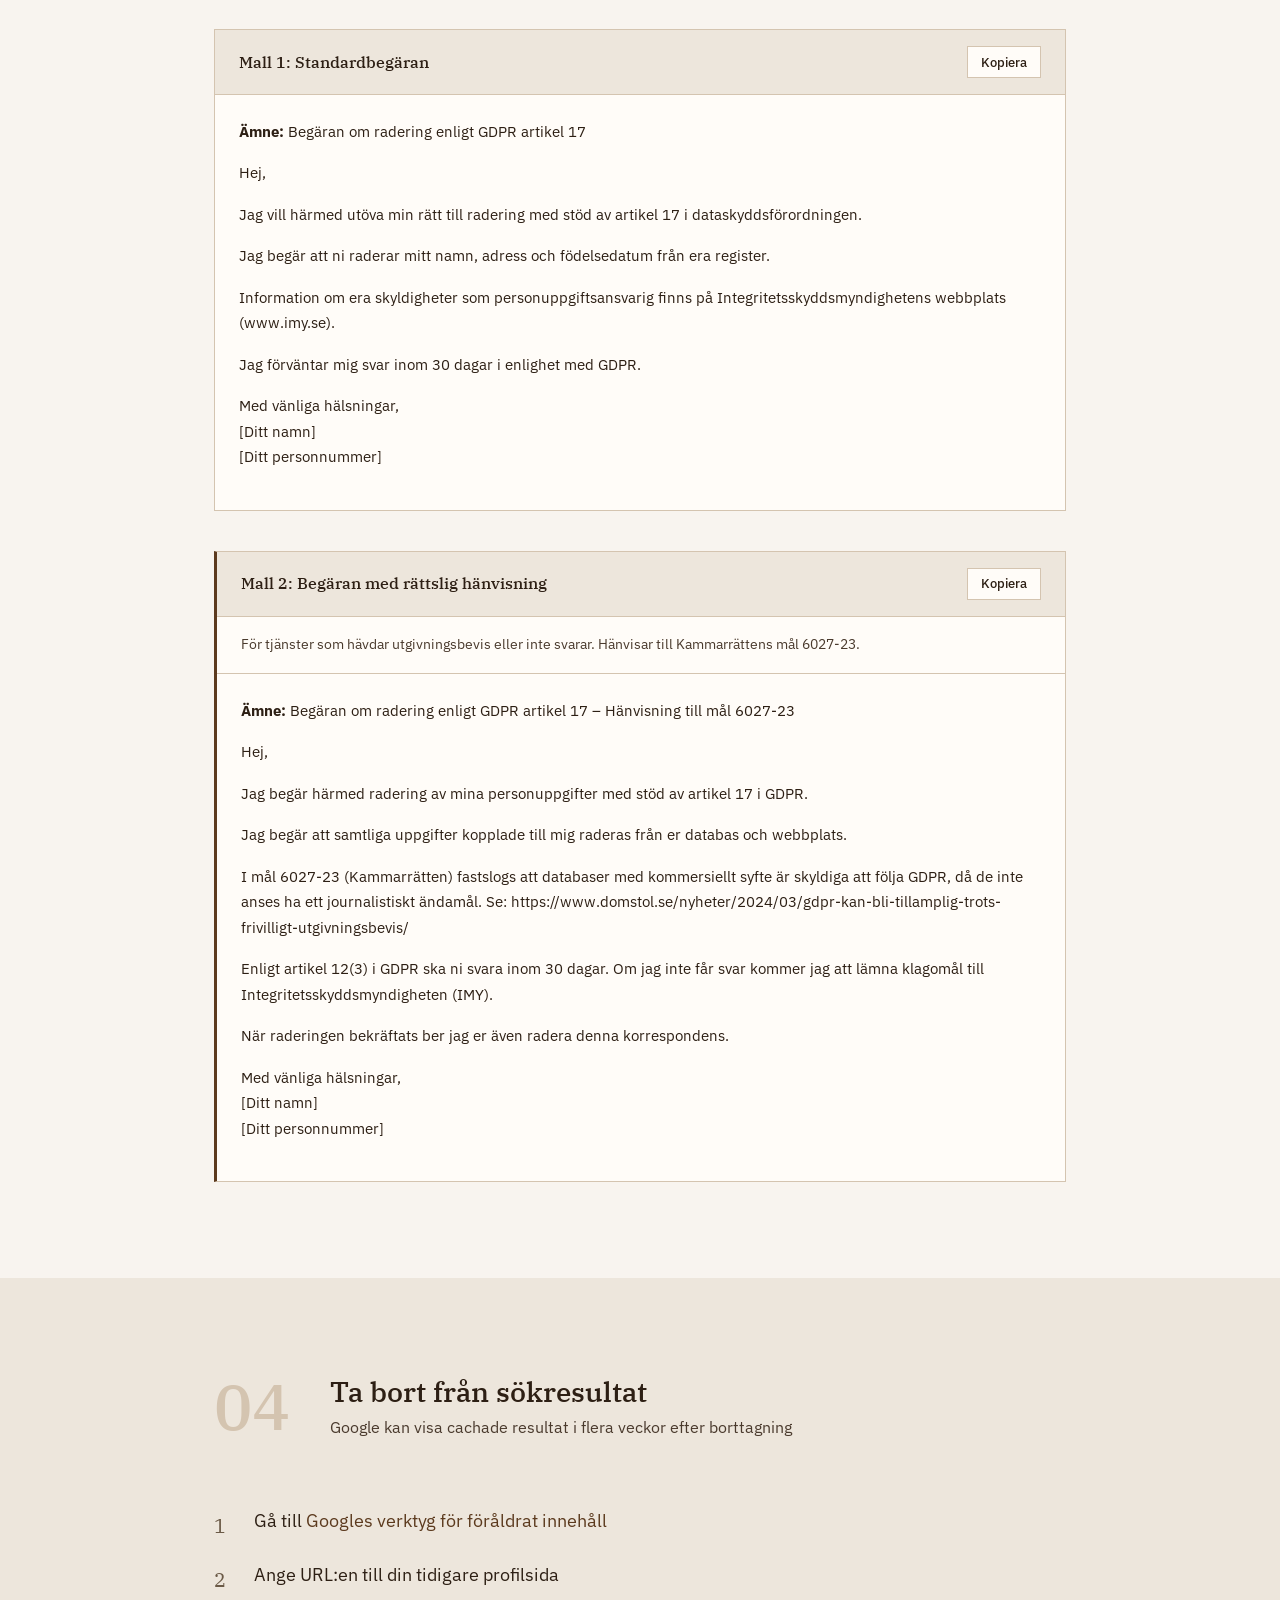
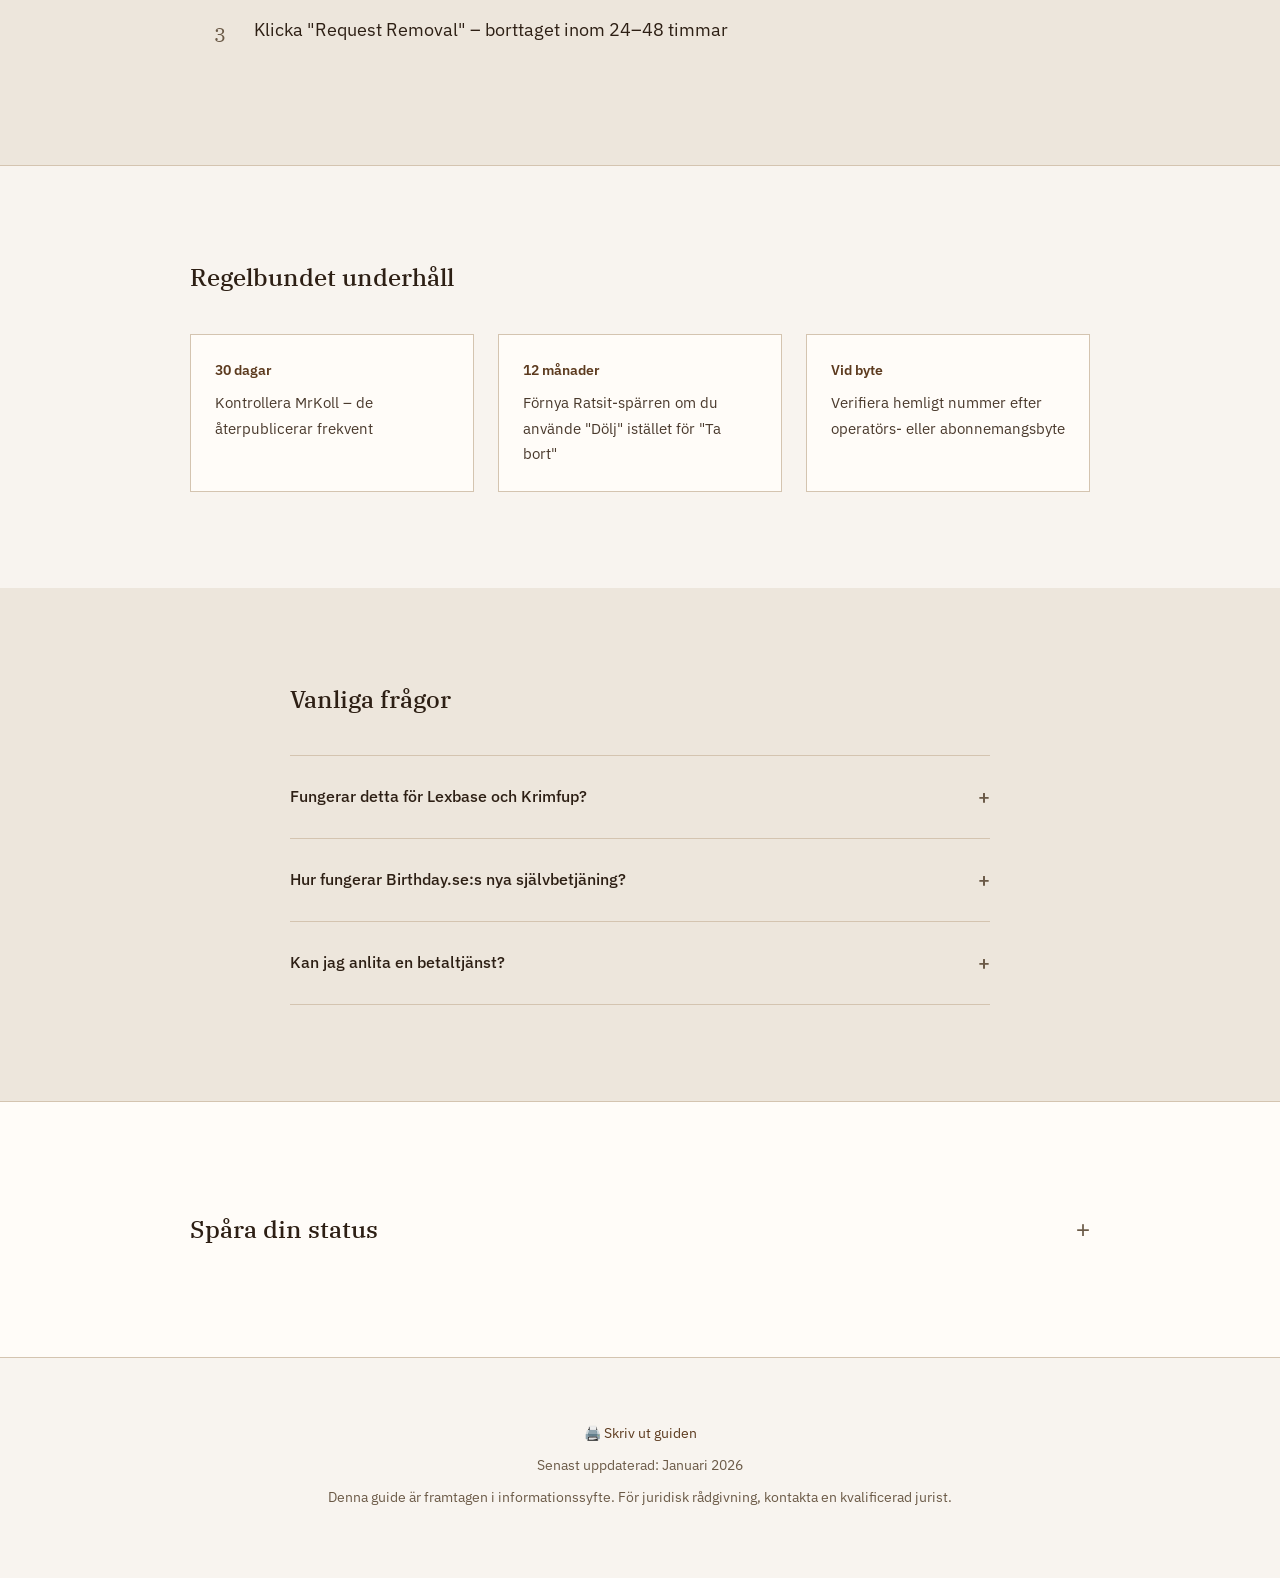
==== commit 9d9035e8: "small *final* update" ====
--- a/index.html
+++ b/index.html
@@ -1,575 +1,941 @@
 <!DOCTYPE html>
 <html lang="sv">
-
-<head>
-    <meta charset="UTF-8">
-    <meta name="viewport" content="width=device-width, initial-scale=1.0">
-    <meta name="description"
-        content="Komplett guide för att ta bort personuppgifter från svenska söktjänster som Ratsit, Hitta, Eniro med flera.">
+  <head>
+    <meta charset="UTF-8" />
+    <meta name="viewport" content="width=device-width, initial-scale=1.0" />
+    <meta
+      name="description"
+      content="Komplett guide för att ta bort personuppgifter från svenska söktjänster som Ratsit, Hitta, Eniro med flera."
+    />
+    <link rel="canonical" href="https://svprivacy.iliketrains.fyi/" />
     <title>Svenska Sekretessguiden</title>
-    <link rel="icon" href="favicon.svg" type="image/svg+xml">
-    <link rel="preconnect" href="https://fonts.googleapis.com">
-    <link rel="preconnect" href="https://fonts.gstatic.com" crossorigin>
+    <link rel="icon" href="favicon.svg" type="image/svg+xml" />
+    <link rel="preconnect" href="https://fonts.googleapis.com" />
+    <link rel="preconnect" href="https://fonts.gstatic.com" crossorigin />
     <link
-        href="https://fonts.googleapis.com/css2?family=IBM+Plex+Sans:wght@400;500;600&family=IBM+Plex+Serif:wght@400;500&display=swap"
-        rel="stylesheet">
-    <link rel="stylesheet" href="style.css">
-</head>
-
-<body>
-    <a href="#main" class="skip-link" data-i18n="skip">Hoppa till huvudinnehåll</a>
+      href="https://fonts.googleapis.com/css2?family=IBM+Plex+Sans:wght@400;500;600&family=IBM+Plex+Serif:wght@400;500&display=swap"
+      rel="stylesheet"
+    />
+    <link rel="stylesheet" href="style.css" />
+  </head>
+
+  <body>
+    <a href="#main" class="skip-link" data-i18n="skip"
+      >Hoppa till huvudinnehåll</a
+    >
 
     <nav class="nav" aria-label="Huvudnavigering">
-        <div class="nav-inner">
-            <a href="#" class="nav-brand" data-i18n="nav.brand">Sekretessguiden</a>
-            <button class="nav-toggle" aria-label="Meny">
-                <span></span><span></span>
-            </button>
-            <div class="nav-links">
-                <a href="#steg-1" data-tooltip="Förbered" data-i18n="nav.step1"
-                    data-i18n-tooltip="nav.step1_tooltip">01</a>
-                <a href="#steg-2" data-tooltip="BankID-tjänster" data-i18n="nav.step2"
-                    data-i18n-tooltip="nav.step2_tooltip">02</a>
-                <a href="#steg-3" data-tooltip="E-posttjänster" data-i18n="nav.step3"
-                    data-i18n-tooltip="nav.step3_tooltip">03</a>
-                <a href="#steg-4" data-tooltip="Bekräfta" data-i18n="nav.step4"
-                    data-i18n-tooltip="nav.step4_tooltip">04</a>
-                <a href="#tracker" data-tooltip="Spårning" data-i18n="nav.tracker"
-                    data-i18n-tooltip="nav.tracker_tooltip">Spåra</a>
-                <span class="nav-divider"></span>
-                <a href="rattigheter/" class="nav-link-external" data-tooltip="Dina rättigheter" data-i18n="nav.rights"
-                    data-i18n-tooltip="nav.rights_tooltip">Rättigheter</a>
-
-                <!-- Mobile-only settings section -->
-                <div class="nav-settings-mobile">
-                    <div class="settings-item">
-                        <span class="settings-item-label">
-                            <svg width="16" height="16" viewBox="0 0 24 24" fill="none" stroke="currentColor"
-                                stroke-width="2">
-                                <circle cx="12" cy="12" r="10" />
-                                <path
-                                    d="M2 12h20M12 2a15.3 15.3 0 0 1 4 10 15.3 15.3 0 0 1-4 10 15.3 15.3 0 0 1-4-10 15.3 15.3 0 0 1 4-10z" />
-                            </svg>
-                            <span data-i18n="settings.language">Språk</span>
-                        </span>
-                        <div class="settings-toggle" id="lang-toggle-mobile">
-                            <button data-lang="sv" class="active">SV</button>
-                            <button data-lang="en">EN</button>
-                        </div>
-                    </div>
-                    <div class="settings-item">
-                        <span class="settings-item-label">
-                            <svg width="16" height="16" viewBox="0 0 24 24" fill="none" stroke="currentColor"
-                                stroke-width="2">
-                                <circle cx="12" cy="12" r="5" />
-                                <path
-                                    d="M12 1v2M12 21v2M4.22 4.22l1.42 1.42M18.36 18.36l1.42 1.42M1 12h2M21 12h2M4.22 19.78l1.42-1.42M18.36 5.64l1.42-1.42" />
-                            </svg>
-                            <span data-i18n="settings.theme">Tema</span>
-                        </span>
-                        <div class="settings-toggle" id="theme-toggle-mobile">
-                            <button data-theme="light" data-i18n="settings.light">Ljust</button>
-                            <button data-theme="dark" data-i18n="settings.dark">Mörkt</button>
-                        </div>
-                    </div>
+      <div class="nav-inner">
+        <a href="#" class="nav-brand" data-i18n="nav.brand">Sekretessguiden</a>
+        <button class="nav-toggle" aria-label="Meny">
+          <span></span><span></span>
+        </button>
+        <div class="nav-links">
+          <a
+            href="#steg-1"
+            data-tooltip="Förbered"
+            data-i18n="nav.step1"
+            data-i18n-tooltip="nav.step1_tooltip"
+            >01</a
+          >
+          <a
+            href="#steg-2"
+            data-tooltip="BankID-tjänster"
+            data-i18n="nav.step2"
+            data-i18n-tooltip="nav.step2_tooltip"
+            >02</a
+          >
+          <a
+            href="#steg-3"
+            data-tooltip="E-posttjänster"
+            data-i18n="nav.step3"
+            data-i18n-tooltip="nav.step3_tooltip"
+            >03</a
+          >
+          <a
+            href="#steg-4"
+            data-tooltip="Bekräfta"
+            data-i18n="nav.step4"
+            data-i18n-tooltip="nav.step4_tooltip"
+            >04</a
+          >
+          <a
+            href="#tracker"
+            data-tooltip="Spårning"
+            data-i18n="nav.tracker"
+            data-i18n-tooltip="nav.tracker_tooltip"
+            >Spåra</a
+          >
+          <span class="nav-divider"></span>
+          <a
+            href="rattigheter/"
+            class="nav-link-external"
+            data-tooltip="Dina rättigheter"
+            data-i18n="nav.rights"
+            data-i18n-tooltip="nav.rights_tooltip"
+            >Rättigheter</a
+          >
+
+          <!-- Mobile-only settings section -->
+          <div class="nav-settings-mobile">
+            <div class="settings-item">
+              <span class="settings-item-label">
+                <svg
+                  width="16"
+                  height="16"
+                  viewBox="0 0 24 24"
+                  fill="none"
+                  stroke="currentColor"
+                  stroke-width="2"
+                >
+                  <circle cx="12" cy="12" r="10" />
+                  <path
+                    d="M2 12h20M12 2a15.3 15.3 0 0 1 4 10 15.3 15.3 0 0 1-4 10 15.3 15.3 0 0 1-4-10 15.3 15.3 0 0 1 4-10z"
+                  />
+                </svg>
+                <span data-i18n="settings.language">Språk</span>
+              </span>
+              <div class="settings-toggle" id="lang-toggle-mobile">
+                <button data-lang="sv" class="active">SV</button>
+                <button data-lang="en">EN</button>
+              </div>
+            </div>
+            <div class="settings-item">
+              <span class="settings-item-label">
+                <svg
+                  width="16"
+                  height="16"
+                  viewBox="0 0 24 24"
+                  fill="none"
+                  stroke="currentColor"
+                  stroke-width="2"
+                >
+                  <circle cx="12" cy="12" r="5" />
+                  <path
+                    d="M12 1v2M12 21v2M4.22 4.22l1.42 1.42M18.36 18.36l1.42 1.42M1 12h2M21 12h2M4.22 19.78l1.42-1.42M18.36 5.64l1.42-1.42"
+                  />
+                </svg>
+                <span data-i18n="settings.theme">Tema</span>
+              </span>
+              <div class="settings-toggle" id="theme-toggle-mobile">
+                <button data-theme="light" data-i18n="settings.light">
+                  Ljust
+                </button>
+                <button data-theme="dark" data-i18n="settings.dark">
+                  Mörkt
+                </button>
+              </div>
+            </div>
+          </div>
+        </div>
+        <div class="settings-dropdown" id="settings-dropdown">
+          <button
+            class="settings-btn"
+            id="settings-btn"
+            aria-label="Inställningar"
+            aria-expanded="false"
+          >
+            <svg
+              width="18"
+              height="18"
+              viewBox="0 0 24 24"
+              fill="none"
+              stroke="currentColor"
+              stroke-width="2"
+            >
+              <circle cx="12" cy="12" r="3" />
+              <path
+                d="M19.4 15a1.65 1.65 0 0 0 .33 1.82l.06.06a2 2 0 0 1 0 2.83 2 2 0 0 1-2.83 0l-.06-.06a1.65 1.65 0 0 0-1.82-.33 1.65 1.65 0 0 0-1 1.51V21a2 2 0 0 1-2 2 2 2 0 0 1-2-2v-.09A1.65 1.65 0 0 0 9 19.4a1.65 1.65 0 0 0-1.82.33l-.06.06a2 2 0 0 1-2.83 0 2 2 0 0 1 0-2.83l.06-.06a1.65 1.65 0 0 0 .33-1.82 1.65 1.65 0 0 0-1.51-1H3a2 2 0 0 1-2-2 2 2 0 0 1 2-2h.09A1.65 1.65 0 0 0 4.6 9a1.65 1.65 0 0 0-.33-1.82l-.06-.06a2 2 0 0 1 0-2.83 2 2 0 0 1 2.83 0l.06.06a1.65 1.65 0 0 0 1.82.33H9a1.65 1.65 0 0 0 1-1.51V3a2 2 0 0 1 2-2 2 2 0 0 1 2 2v.09a1.65 1.65 0 0 0 1 1.51 1.65 1.65 0 0 0 1.82-.33l.06-.06a2 2 0 0 1 2.83 0 2 2 0 0 1 0 2.83l-.06.06a1.65 1.65 0 0 0-.33 1.82V9a1.65 1.65 0 0 0 1.51 1H21a2 2 0 0 1 2 2 2 2 0 0 1-2 2h-.09a1.65 1.65 0 0 0-1.51 1z"
+              />
+            </svg>
+          </button>
+          <div class="settings-menu" id="settings-menu">
+            <div class="settings-item">
+              <span class="settings-item-label">
+                <svg
+                  width="16"
+                  height="16"
+                  viewBox="0 0 24 24"
+                  fill="none"
+                  stroke="currentColor"
+                  stroke-width="2"
+                >
+                  <circle cx="12" cy="12" r="10" />
+                  <path
+                    d="M2 12h20M12 2a15.3 15.3 0 0 1 4 10 15.3 15.3 0 0 1-4 10 15.3 15.3 0 0 1-4-10 15.3 15.3 0 0 1 4-10z"
+                  />
+                </svg>
+                <span data-i18n="settings.language">Språk</span>
+              </span>
+              <div class="settings-toggle" id="lang-toggle">
+                <button data-lang="sv" class="active">SV</button>
+                <button data-lang="en">EN</button>
+              </div>
+            </div>
+            <div class="settings-item">
+              <span class="settings-item-label">
+                <svg
+                  width="16"
+                  height="16"
+                  viewBox="0 0 24 24"
+                  fill="none"
+                  stroke="currentColor"
+                  stroke-width="2"
+                >
+                  <circle cx="12" cy="12" r="5" />
+                  <path
+                    d="M12 1v2M12 21v2M4.22 4.22l1.42 1.42M18.36 18.36l1.42 1.42M1 12h2M21 12h2M4.22 19.78l1.42-1.42M18.36 5.64l1.42-1.42"
+                  />
+                </svg>
+                <span data-i18n="settings.theme">Tema</span>
+              </span>
+              <div class="settings-toggle" id="theme-toggle">
+                <button data-theme="light" data-i18n="settings.light">
+                  Ljust
+                </button>
+                <button data-theme="dark" data-i18n="settings.dark">
+                  Mörkt
+                </button>
+              </div>
+            </div>
+          </div>
+        </div>
+      </div>
+    </nav>
+
+    <header class="hero">
+      <div class="hero-inner">
+        <p class="hero-meta" data-i18n="hero.meta">Uppdaterad januari 2026</p>
+        <h1 data-i18n="hero.title">
+          Ta bort dina personuppgifter från svenska söktjänster
+        </h1>
+        <p class="hero-lead" data-i18n="hero.lead">
+          En steg-för-steg guide för att radera din information från Ratsit,
+          Hitta, Eniro och andra öppna register.
+        </p>
+      </div>
+    </header>
+
+    <main id="main">
+      <section class="intro">
+        <div class="intro-inner">
+          <div class="intro-number">i</div>
+          <div class="intro-text">
+            <p data-i18n="intro.text">
+              Denna guide innehåller direktlänkar till borttagningssidor samt
+              juridiska mallar med hänvisning till aktuella rättsfall. De flesta
+              guider online är ofullständiga eller föråldrade.
+            </p>
+          </div>
+        </div>
+      </section>
+
+      <!-- STEG 1 -->
+      <section id="steg-1" class="step">
+        <div class="step-header">
+          <div class="step-number">01</div>
+          <div class="step-title">
+            <h2 data-i18n="step1.title">Grundförutsättningar</h2>
+            <p data-i18n="step1.subtitle">
+              Utan dessa steg återkommer din information inom 30 dagar
+            </p>
+          </div>
+        </div>
+
+        <div class="step-content">
+          <div class="split-layout">
+            <article class="card card-featured">
+              <h3 data-i18n="step1.phone.title">Hemligt telefonnummer</h3>
+              <p data-i18n="step1.phone.desc">
+                Söktjänster köper data från telekomoperatörer. Stäng av denna
+                källa först.
+              </p>
+              <ol>
+                <li data-i18n="step1.phone.step1">Kontakta din operatör</li>
+                <li data-i18n="step1.phone.step2">
+                  Begär hemligt nummer och återkalla samtycke till
+                  nummerupplysning
+                </li>
+                <li data-i18n="step1.phone.step3">
+                  Vänta 1–2 veckor för uppdatering
+                </li>
+              </ol>
+              <div class="card-quote" data-i18n="step1.phone.quote">
+                "Jag vill ha hemligt telefonnummer och drar tillbaka mitt
+                samtycke till nummerupplysning och marknadsföring."
+              </div>
+              <div class="operator-links">
+                <h4 data-i18n="step1.phone.operators">Kontakta din operatör</h4>
+                <ul>
+                  <li>
+                    <a
+                      href="https://www.telia.se/privat/mitt-telia"
+                      target="_blank"
+                      rel="noopener"
+                      >Telia</a
+                    >
+                    – Mitt Telia
+                    <span data-i18n="step1.phone.orcall">eller ring</span> 90
+                    200
+                  </li>
+                  <li>
+                    <a
+                      href="https://www.tele2.se/mitt-tele2"
+                      target="_blank"
+                      rel="noopener"
+                      >Tele2</a
+                    >
+                    – Mitt Tele2
+                    <span data-i18n="step1.phone.orcall">eller ring</span> 90
+                    222
+                  </li>
+                  <li>
+                    <a
+                      href="https://www.telenor.se/mitt-telenor"
+                      target="_blank"
+                      rel="noopener"
+                      >Telenor</a
+                    >
+                    – Mitt Telenor
+                    <span data-i18n="step1.phone.orcall">eller ring</span>
+                    020-222 222
+                  </li>
+                  <li>
+                    <a
+                      href="https://www.tre.se/mitt3"
+                      target="_blank"
+                      rel="noopener"
+                      >Tre</a
+                    >
+                    – Mitt3
+                    <span data-i18n="step1.phone.orcall">eller ring</span>
+                    0735-300 400
+                  </li>
+                </ul>
+              </div>
+            </article>
+
+            <div class="stacked-cards">
+              <article class="card">
+                <h3 data-i18n="step1.spar.title">SPAR-registret</h3>
+                <p data-i18n="step1.spar.desc">
+                  Stoppa staten från att sälja din adress till marknadsförare.
+                </p>
+                <div class="card-action">
+                  <a
+                    href="https://www.statenspersonadressregister.se/"
+                    target="_blank"
+                    rel="noopener"
+                    >statenspersonadressregister.se</a
+                  >
+                  <span data-i18n="step1.spar.action"
+                    >Logga in med BankID → Aktivera reklamsparr</span
+                  >
                 </div>
-            </div>
-            <div class="settings-dropdown" id="settings-dropdown">
-                <button class="settings-btn" id="settings-btn" aria-label="Inställningar" aria-expanded="false">
-                    <svg width="18" height="18" viewBox="0 0 24 24" fill="none" stroke="currentColor" stroke-width="2">
-                        <circle cx="12" cy="12" r="3" />
-                        <path
-                            d="M19.4 15a1.65 1.65 0 0 0 .33 1.82l.06.06a2 2 0 0 1 0 2.83 2 2 0 0 1-2.83 0l-.06-.06a1.65 1.65 0 0 0-1.82-.33 1.65 1.65 0 0 0-1 1.51V21a2 2 0 0 1-2 2 2 2 0 0 1-2-2v-.09A1.65 1.65 0 0 0 9 19.4a1.65 1.65 0 0 0-1.82.33l-.06.06a2 2 0 0 1-2.83 0 2 2 0 0 1 0-2.83l.06-.06a1.65 1.65 0 0 0 .33-1.82 1.65 1.65 0 0 0-1.51-1H3a2 2 0 0 1-2-2 2 2 0 0 1 2-2h.09A1.65 1.65 0 0 0 4.6 9a1.65 1.65 0 0 0-.33-1.82l-.06-.06a2 2 0 0 1 0-2.83 2 2 0 0 1 2.83 0l.06.06a1.65 1.65 0 0 0 1.82.33H9a1.65 1.65 0 0 0 1-1.51V3a2 2 0 0 1 2-2 2 2 0 0 1 2 2v.09a1.65 1.65 0 0 0 1 1.51 1.65 1.65 0 0 0 1.82-.33l.06-.06a2 2 0 0 1 2.83 0 2 2 0 0 1 0 2.83l-.06.06a1.65 1.65 0 0 0-.33 1.82V9a1.65 1.65 0 0 0 1.51 1H21a2 2 0 0 1 2 2 2 2 0 0 1-2 2h-.09a1.65 1.65 0 0 0-1.51 1z" />
-                    </svg>
+              </article>
+
+              <article class="card">
+                <h3 data-i18n="step1.nix.title">NIX-telefon</h3>
+                <p data-i18n="step1.nix.desc">Blockera oönskade säljsamtal.</p>
+                <div class="card-action">
+                  <a
+                    href="https://nixtelefon.org/"
+                    target="_blank"
+                    rel="noopener"
+                    >nixtelefon.org</a
+                  >
+                  <span data-i18n="step1.nix.action"
+                    >Ange ditt telefonnummer</span
+                  >
+                </div>
+              </article>
+
+              <article class="card">
+                <h3 data-i18n="step1.nixaddr.title">NIX-adresserat</h3>
+                <p data-i18n="step1.nixaddr.desc">
+                  Stoppa adresserad direktreklam.
+                </p>
+                <div class="card-action">
+                  <a
+                    href="https://www.swedma.se/nix-adresserat/"
+                    target="_blank"
+                    rel="noopener"
+                    >swedma.se/nix-adresserat</a
+                  >
+                  <span data-i18n="step1.nixaddr.action"
+                    >Registrera via BankID</span
+                  >
+                </div>
+              </article>
+            </div>
+          </div>
+        </div>
+      </section>
+
+      <!-- STEG 2 -->
+      <section id="steg-2" class="step step-alt" aria-labelledby="steg-2-title">
+        <div class="step-header">
+          <div class="step-number">02</div>
+          <div class="step-title">
+            <h2 id="steg-2-title" data-i18n="step2.title">
+              Ta bort från söktjänster
+            </h2>
+            <p data-i18n="step2.subtitle">
+              Använd dessa direktlänkar för borttagning via BankID
+            </p>
+          </div>
+        </div>
+
+        <div class="step-content">
+          <div class="card-grid-5">
+            <article class="card card-service">
+              <div class="card-service-header">
+                <h3>Ratsit</h3>
+                <span class="tag" data-i18n="tag.permanent"
+                  >Permanent borttagning</span
+                >
+              </div>
+              <p data-i18n="service.ratsit.desc">
+                Den vanliga "Dölj"-funktionen varar endast 12 månader. Denna
+                länk ger fullständig borttagning.
+              </p>
+              <div class="card-action">
+                <a
+                  href="https://www.ratsit.se/tabort"
+                  target="_blank"
+                  rel="noopener"
+                  >ratsit.se/tabort</a
+                >
+                <span data-i18n="service.ratsit.action"
+                  >Logga in med BankID → Bekräfta</span
+                >
+              </div>
+            </article>
+
+            <article class="card card-service">
+              <div class="card-service-header">
+                <h3>Hitta.se</h3>
+                <span class="tag" data-i18n="tag.immediate">Omedelbar</span>
+              </div>
+              <p data-i18n="service.hitta.desc">
+                Sök ditt nummer eller namn, klicka "Ta bort" och signera.
+              </p>
+              <div class="card-action">
+                <a
+                  href="https://www.hitta.se/kontakta-oss/ta-bort-kontaktsida"
+                  target="_blank"
+                  rel="noopener"
+                  >hitta.se/ta-bort</a
+                >
+                <span data-i18n="service.hitta.action">Signera med BankID</span>
+              </div>
+            </article>
+
+            <article class="card card-service">
+              <div class="card-service-header">
+                <h3>Eniro</h3>
+                <span class="tag" data-i18n="tag.immediate">Omedelbar</span>
+              </div>
+              <p data-i18n="service.eniro.desc">
+                Sök din profil, välj "Uppdatera" och sedan "Ta bort profil
+                helt".
+              </p>
+              <div class="card-action">
+                <a
+                  href="https://uppdatera.eniro.se/person"
+                  target="_blank"
+                  rel="noopener"
+                  >uppdatera.eniro.se</a
+                >
+                <span data-i18n="service.eniro.action"
+                  >Logga in med BankID</span
+                >
+              </div>
+            </article>
+
+            <article class="card card-service">
+              <div class="card-service-header">
+                <h3>Merinfo</h3>
+                <span class="tag" data-i18n="tag.fast">Snabb</span>
+              </div>
+              <p data-i18n="service.merinfo.desc">
+                Välj "Jag vill ta bort mig" och logga in.
+              </p>
+              <div class="card-action">
+                <a
+                  href="https://www.merinfo.se/ta-bort-mina-uppgifter"
+                  target="_blank"
+                  rel="noopener"
+                  >merinfo.se/ta-bort-mina-uppgifter</a
+                >
+                <span data-i18n="service.merinfo.action"
+                  >Logga in med BankID</span
+                >
+              </div>
+            </article>
+
+            <article class="card card-service">
+              <div class="card-service-header">
+                <h3>MrKoll</h3>
+                <span class="tag tag-note" data-i18n="tag.followup"
+                  >Kräver uppföljning</span
+                >
+              </div>
+              <p>
+                <span data-i18n="service.mrkoll.desc"
+                  >Återpublicerar ofta efter 30 dagar. Kontrollera regelbundet
+                  eller maila</span
+                >
+                <a
+                  href="mailto:hej@nusvar.se"
+                  class="email-link"
+                  data-template="1"
+                  >hej@nusvar.se</a
+                >.
+              </p>
+              <div class="card-action">
+                <a
+                  href="https://mrkoll.se/om/andra-uppgifter"
+                  target="_blank"
+                  rel="noopener"
+                  >mrkoll.se/andra-uppgifter</a
+                >
+                <span data-i18n="service.mrkoll.action"
+                  >Välj "Dölj" för adress och telefon</span
+                >
+              </div>
+            </article>
+
+            <article class="card card-service">
+              <div class="card-service-header">
+                <h3>Birthday.se</h3>
+                <span class="tag tag-note" data-i18n="tag.emailfirst"
+                  >Kräver e-post först</span
+                >
+              </div>
+              <p data-i18n="service.birthday.desc">
+                Begär länk till hanteringsportalen via e-post, logga sedan in
+                med BankID och välj "Helt dold".
+              </p>
+              <div class="card-action">
+                <a
+                  href="mailto:info@birthday.se"
+                  class="email-link"
+                  data-template="4"
+                  data-i18n="service.birthday.link"
+                  >Begär länk via info@birthday.se</a
+                >
+                <span data-i18n="service.birthday.action"
+                  >Bearbetningstid: upp till 60 minuter</span
+                >
+              </div>
+            </article>
+          </div>
+        </div>
+      </section>
+
+      <!-- STEG 3 -->
+      <section id="steg-3" class="step">
+        <div class="step-header">
+          <div class="step-number">03</div>
+          <div class="step-title">
+            <h2 data-i18n="step3.title">Tjänster som kräver e-post</h2>
+            <p data-i18n="step3.subtitle">
+              Dessa har inte BankID-verifiering eller hävdar undantag
+            </p>
+          </div>
+        </div>
+
+        <div class="step-content step-content-narrow">
+          <div class="email-list">
+            <div class="email-item">
+              <div class="email-name">Upplysning.se</div>
+              <a
+                href="mailto:info@upplysning.se"
+                class="email-link"
+                data-template="1"
+                >info@upplysning.se</a
+              >
+            </div>
+            <div class="email-item email-item-difficult">
+              <div class="email-name">Krimfup.se</div>
+              <a
+                href="mailto:info@krimfup.se"
+                class="email-link"
+                data-template="2"
+                >info@krimfup.se</a
+              >
+              <div class="email-note" data-i18n="email.krimfup.note">
+                Svår att få borttagning från. Börja med mall 2.
+              </div>
+            </div>
+            <div class="email-item email-item-difficult">
+              <div class="email-name">Lexbase.se</div>
+              <a
+                href="mailto:info@lexbase.se"
+                class="email-link"
+                data-template="2"
+                >info@lexbase.se</a
+              >
+              <div class="email-note" data-i18n="email.lexbase.note">
+                Hävdar utgivningsbevis. Börja med mall 2.
+              </div>
+            </div>
+          </div>
+
+          <div class="templates">
+            <div class="template">
+              <div class="template-header">
+                <h3 data-i18n="template1.title">Mall 1: Standardbegäran</h3>
+                <button class="copy-btn" data-template="1" data-i18n="copy">
+                  Kopiera
                 </button>
-                <div class="settings-menu" id="settings-menu">
-                    <div class="settings-item">
-                        <span class="settings-item-label">
-                            <svg width="16" height="16" viewBox="0 0 24 24" fill="none" stroke="currentColor"
-                                stroke-width="2">
-                                <circle cx="12" cy="12" r="10" />
-                                <path
-                                    d="M2 12h20M12 2a15.3 15.3 0 0 1 4 10 15.3 15.3 0 0 1-4 10 15.3 15.3 0 0 1-4-10 15.3 15.3 0 0 1 4-10z" />
-                            </svg>
-                            <span data-i18n="settings.language">Språk</span>
-                        </span>
-                        <div class="settings-toggle" id="lang-toggle">
-                            <button data-lang="sv" class="active">SV</button>
-                            <button data-lang="en">EN</button>
-                        </div>
-                    </div>
-                    <div class="settings-item">
-                        <span class="settings-item-label">
-                            <svg width="16" height="16" viewBox="0 0 24 24" fill="none" stroke="currentColor"
-                                stroke-width="2">
-                                <circle cx="12" cy="12" r="5" />
-                                <path
-                                    d="M12 1v2M12 21v2M4.22 4.22l1.42 1.42M18.36 18.36l1.42 1.42M1 12h2M21 12h2M4.22 19.78l1.42-1.42M18.36 5.64l1.42-1.42" />
-                            </svg>
-                            <span data-i18n="settings.theme">Tema</span>
-                        </span>
-                        <div class="settings-toggle" id="theme-toggle">
-                            <button data-theme="light" data-i18n="settings.light">Ljust</button>
-                            <button data-theme="dark" data-i18n="settings.dark">Mörkt</button>
-                        </div>
-                    </div>
-                </div>
-            </div>
-        </div>
-    </nav>
-
-    <header class="hero">
-        <div class="hero-inner">
-            <p class="hero-meta" data-i18n="hero.meta">Uppdaterad december 2025</p>
-            <h1 data-i18n="hero.title">Ta bort dina personuppgifter från svenska söktjänster</h1>
-            <p class="hero-lead" data-i18n="hero.lead">En steg-för-steg guide för att radera din information från
-                Ratsit, Hitta, Eniro och
-                andra öppna register.</p>
-        </div>
-    </header>
-
-    <main id="main">
-        <section class="intro">
-            <div class="intro-inner">
-                <div class="intro-number">i</div>
-                <div class="intro-text">
-                    <p data-i18n="intro.text">Denna guide innehåller direktlänkar till borttagningssidor samt juridiska
-                        mallar med hänvisning
-                        till
-                        aktuella rättsfall. De flesta guider online är ofullständiga eller föråldrade.</p>
-                </div>
-            </div>
-        </section>
-
-        <!-- STEG 1 -->
-        <section id="steg-1" class="step">
-            <div class="step-header">
-                <div class="step-number">01</div>
-                <div class="step-title">
-                    <h2 data-i18n="step1.title">Grundförutsättningar</h2>
-                    <p data-i18n="step1.subtitle">Utan dessa steg återkommer din information inom 30 dagar</p>
-                </div>
-            </div>
-
-            <div class="step-content">
-                <div class="split-layout">
-                    <article class="card card-featured">
-                        <h3 data-i18n="step1.phone.title">Hemligt telefonnummer</h3>
-                        <p data-i18n="step1.phone.desc">Söktjänster köper data från telekomoperatörer. Stäng av denna
-                            källa först.</p>
-                        <ol>
-                            <li data-i18n="step1.phone.step1">Kontakta din operatör</li>
-                            <li data-i18n="step1.phone.step2">Begär hemligt nummer och återkalla samtycke till
-                                nummerupplysning</li>
-                            <li data-i18n="step1.phone.step3">Vänta 1–2 veckor för uppdatering</li>
-                        </ol>
-                        <div class="card-quote" data-i18n="step1.phone.quote">
-                            "Jag vill ha hemligt telefonnummer och drar tillbaka mitt samtycke till nummerupplysning och
-                            marknadsföring."
-                        </div>
-                        <div class="operator-links">
-                            <h4 data-i18n="step1.phone.operators">Kontakta din operatör</h4>
-                            <ul>
-                                <li><a href="https://www.telia.se/privat/mitt-telia" target="_blank"
-                                        rel="noopener">Telia</a> – Mitt Telia <span data-i18n="step1.phone.orcall">eller
-                                        ring</span> 90 200</li>
-                                <li><a href="https://www.tele2.se/mitt-tele2" target="_blank" rel="noopener">Tele2</a> –
-                                    Mitt Tele2 <span data-i18n="step1.phone.orcall">eller ring</span> 90 222</li>
-                                <li><a href="https://www.telenor.se/mitt-telenor" target="_blank"
-                                        rel="noopener">Telenor</a> – Mitt Telenor <span
-                                        data-i18n="step1.phone.orcall">eller ring</span> 020-222 222</li>
-                                <li><a href="https://www.tre.se/mitt3" target="_blank" rel="noopener">Tre</a> – Mitt3
-                                    <span data-i18n="step1.phone.orcall">eller ring</span> 0735-300 400
-                                </li>
-                            </ul>
-                        </div>
-                    </article>
-
-                    <div class="stacked-cards">
-                        <article class="card">
-                            <h3 data-i18n="step1.spar.title">SPAR-registret</h3>
-                            <p data-i18n="step1.spar.desc">Stoppa staten från att sälja din adress till marknadsförare.
-                            </p>
-                            <div class="card-action">
-                                <a href="https://www.statenspersonadressregister.se/" target="_blank"
-                                    rel="noopener">statenspersonadressregister.se</a>
-                                <span data-i18n="step1.spar.action">Logga in med BankID → Aktivera reklamsparr</span>
-                            </div>
-                        </article>
-
-                        <article class="card">
-                            <h3 data-i18n="step1.nix.title">NIX-telefon</h3>
-                            <p data-i18n="step1.nix.desc">Blockera oönskade säljsamtal.</p>
-                            <div class="card-action">
-                                <a href="https://nixtelefon.org/" target="_blank" rel="noopener">nixtelefon.org</a>
-                                <span data-i18n="step1.nix.action">Ange ditt telefonnummer</span>
-                            </div>
-                        </article>
-
-                        <article class="card">
-                            <h3 data-i18n="step1.nixaddr.title">NIX-adresserat</h3>
-                            <p data-i18n="step1.nixaddr.desc">Stoppa adresserad direktreklam.</p>
-                            <div class="card-action">
-                                <a href="https://www.swedma.se/nix-adresserat/" target="_blank"
-                                    rel="noopener">swedma.se/nix-adresserat</a>
-                                <span data-i18n="step1.nixaddr.action">Registrera via BankID</span>
-                            </div>
-                        </article>
-                    </div>
-                </div>
-            </div>
-        </section>
-
-        <!-- STEG 2 -->
-        <section id="steg-2" class="step step-alt" aria-labelledby="steg-2-title">
-            <div class="step-header">
-                <div class="step-number">02</div>
-                <div class="step-title">
-                    <h2 id="steg-2-title" data-i18n="step2.title">Ta bort från söktjänster</h2>
-                    <p data-i18n="step2.subtitle">Använd dessa direktlänkar för borttagning via BankID</p>
-                </div>
-            </div>
-
-            <div class="step-content">
-                <div class="card-grid-5">
-                    <article class="card card-service">
-                        <div class="card-service-header">
-                            <h3>Ratsit</h3>
-                            <span class="tag" data-i18n="tag.permanent">Permanent borttagning</span>
-                        </div>
-                        <p data-i18n="service.ratsit.desc">Den vanliga "Dölj"-funktionen varar endast 12 månader. Denna
-                            länk ger fullständig
-                            borttagning.
-                        </p>
-                        <div class="card-action">
-                            <a href="https://www.ratsit.se/tabort" target="_blank" rel="noopener">ratsit.se/tabort</a>
-                            <span data-i18n="service.ratsit.action">Logga in med BankID → Bekräfta</span>
-                        </div>
-                    </article>
-
-                    <article class="card card-service">
-                        <div class="card-service-header">
-                            <h3>Hitta.se</h3>
-                            <span class="tag" data-i18n="tag.immediate">Omedelbar</span>
-                        </div>
-                        <p data-i18n="service.hitta.desc">Sök ditt nummer eller namn, klicka "Ta bort" och signera.</p>
-                        <div class="card-action">
-                            <a href="https://www.hitta.se/kontakta-oss/ta-bort-kontaktsida" target="_blank"
-                                rel="noopener">hitta.se/ta-bort</a>
-                            <span data-i18n="service.hitta.action">Signera med BankID</span>
-                        </div>
-                    </article>
-
-                    <article class="card card-service">
-                        <div class="card-service-header">
-                            <h3>Eniro</h3>
-                            <span class="tag" data-i18n="tag.immediate">Omedelbar</span>
-                        </div>
-                        <p data-i18n="service.eniro.desc">Sök din profil, välj "Uppdatera" och sedan "Ta bort profil
-                            helt".</p>
-                        <div class="card-action">
-                            <a href="https://uppdatera.eniro.se/person" target="_blank"
-                                rel="noopener">uppdatera.eniro.se</a>
-                            <span data-i18n="service.eniro.action">Logga in med BankID</span>
-                        </div>
-                    </article>
-
-                    <article class="card card-service">
-                        <div class="card-service-header">
-                            <h3>Merinfo</h3>
-                            <span class="tag" data-i18n="tag.fast">Snabb</span>
-                        </div>
-                        <p data-i18n="service.merinfo.desc">Välj "Jag vill ta bort mig" och logga in.</p>
-                        <div class="card-action">
-                            <a href="https://redigera.merinfo.se/" target="_blank"
-                                rel="noopener">redigera.merinfo.se</a>
-                            <span data-i18n="service.merinfo.action">Logga in med BankID</span>
-                        </div>
-                    </article>
-
-                    <article class="card card-service">
-                        <div class="card-service-header">
-                            <h3>MrKoll</h3>
-                            <span class="tag tag-note" data-i18n="tag.followup">Kräver uppföljning</span>
-                        </div>
-                        <p><span data-i18n="service.mrkoll.desc">Återpublicerar ofta efter 30 dagar. Kontrollera
-                                regelbundet eller maila</span> <a href="mailto:hej@nusvar.se" class="email-link"
-                                data-template="1">hej@nusvar.se</a>.</p>
-                        <div class="card-action">
-                            <a href="https://mrkoll.se/om/andra-uppgifter" target="_blank"
-                                rel="noopener">mrkoll.se/andra-uppgifter</a>
-                            <span data-i18n="service.mrkoll.action">Välj "Dölj" för adress och telefon</span>
-                        </div>
-                    </article>
-
-                    <article class="card card-service">
-                        <div class="card-service-header">
-                            <h3>Birthday.se</h3>
-                            <span class="tag tag-note" data-i18n="tag.emailfirst">Kräver e-post först</span>
-                        </div>
-                        <p data-i18n="service.birthday.desc">Begär länk till hanteringsportalen via e-post, logga sedan
-                            in med BankID och välj "Helt
-                            dold".</p>
-                        <div class="card-action">
-                            <a href="mailto:info@birthday.se" data-template="4" data-i18n="service.birthday.link">Begär
-                                länk via
-                                info@birthday.se</a>
-                            <span data-i18n="service.birthday.action">Bearbetningstid: upp till 60 minuter</span>
-                        </div>
-                    </article>
-                </div>
-            </div>
-        </section>
-
-        <!-- STEG 3 -->
-        <section id="steg-3" class="step">
-            <div class="step-header">
-                <div class="step-number">03</div>
-                <div class="step-title">
-                    <h2 data-i18n="step3.title">Tjänster som kräver e-post</h2>
-                    <p data-i18n="step3.subtitle">Dessa har inte BankID-verifiering eller hävdar undantag</p>
-                </div>
-            </div>
-
-            <div class="step-content step-content-narrow">
-                <div class="email-list">
-                    <div class="email-item">
-                        <div class="email-name">Upplysning.se</div>
-                        <a href="mailto:info@upplysning.se" class="email-link" data-template="1">info@upplysning.se</a>
-                    </div>
-                    <div class="email-item email-item-difficult">
-                        <div class="email-name">Krimfup.se</div>
-                        <a href="mailto:info@krimfup.se" class="email-link" data-template="2">info@krimfup.se</a>
-                        <div class="email-note" data-i18n="email.krimfup.note">Svår att få borttagning från. Börja med
-                            mall 2.</div>
-                    </div>
-                    <div class="email-item email-item-difficult">
-                        <div class="email-name">Lexbase.se</div>
-                        <a href="mailto:info@lexbase.se" class="email-link" data-template="2">info@lexbase.se</a>
-                        <div class="email-note" data-i18n="email.lexbase.note">Hävdar utgivningsbevis. Börja med mall 2.
-                        </div>
-                    </div>
-                </div>
-
-                <div class="templates">
-                    <div class="template">
-                        <div class="template-header">
-                            <h3 data-i18n="template1.title">Mall 1: Standardbegäran</h3>
-                            <button class="copy-btn" data-template="1" data-i18n="copy">Kopiera</button>
-                        </div>
-                        <div class="template-body" id="template-1">
-                            <p><strong>Ämne:</strong> Begäran om radering enligt GDPR artikel 17</p>
-                            <p>Hej,</p>
-                            <p>Jag vill härmed utöva min rätt till radering med stöd av artikel 17 i
-                                dataskyddsförordningen.
-                            </p>
-                            <p>Jag begär att ni raderar mitt namn, adress och födelsedatum från era register.</p>
-                            <p>Information om era skyldigheter som personuppgiftsansvarig finns på
-                                Integritetsskyddsmyndighetens webbplats (www.imy.se).</p>
-                            <p>Jag förväntar mig svar inom 30 dagar i enlighet med GDPR.</p>
-                            <p>Med vänliga hälsningar,<br>[Ditt namn]<br>[Ditt personnummer]</p>
-                        </div>
-                    </div>
-
-                    <div class="template template-strong">
-                        <div class="template-header">
-                            <h3 data-i18n="template2.title">Mall 2: Begäran med rättslig hänvisning</h3>
-                            <button class="copy-btn" data-template="2" data-i18n="copy">Kopiera</button>
-                        </div>
-                        <p class="template-note" data-i18n="template2.note">För tjänster som hävdar utgivningsbevis
-                            eller inte svarar. Hänvisar
-                            till
-                            Kammarrättens mål 6027-23.</p>
-                        <div class="template-body" id="template-2">
-                            <p><strong>Ämne:</strong> Begäran om radering enligt GDPR artikel 17 – Hänvisning till mål
-                                6027-23</p>
-                            <p>Hej,</p>
-                            <p>Jag begär härmed radering av mina personuppgifter med stöd av artikel 17 i GDPR.</p>
-                            <p>Jag begär att samtliga uppgifter kopplade till mig raderas från er databas och webbplats.
-                            </p>
-                            <p>I mål 6027-23 (Kammarrätten) fastslogs att databaser med kommersiellt syfte är skyldiga
-                                att
-                                följa GDPR, då de inte anses ha ett journalistiskt ändamål. Se: domstol.se</p>
-                            <p>Enligt artikel 12(3) i GDPR ska ni svara inom 30 dagar. Om jag inte får svar kommer jag
-                                att
-                                lämna klagomål till Integritetsskyddsmyndigheten (IMY).</p>
-                            <p>När raderingen bekräftats ber jag er även radera denna korrespondens.</p>
-                            <p>Med vänliga hälsningar,<br>[Ditt namn]<br>[Ditt personnummer]</p>
-                        </div>
-                    </div>
-                </div>
-            </div>
-        </section>
-
-        <!-- STEG 4 -->
-        <section id="steg-4" class="step step-alt">
-            <div class="step-header">
-                <div class="step-number">04</div>
-                <div class="step-title">
-                    <h2 data-i18n="step4.title">Ta bort från sökresultat</h2>
-                    <p data-i18n="step4.subtitle">Google kan visa cachade resultat i flera veckor efter borttagning</p>
-                </div>
-            </div>
-
-            <div class="step-content step-content-narrow">
-                <ol class="action-list">
-                    <li>
-                        <span data-i18n="step4.action1">Gå till</span> <a
-                            href="https://search.google.com/search-console/remove-outdated-content" target="_blank"
-                            rel="noopener" data-i18n="step4.action1.link">Googles verktyg för föråldrat innehåll</a>
-                    </li>
-                    <li data-i18n="step4.action2">
-                        Ange URL:en till din tidigare profilsida
-                    </li>
-                    <li data-i18n="step4.action3">
-                        Klicka "Request Removal" – borttaget inom 24–48 timmar
-                    </li>
-                </ol>
-            </div>
-        </section>
-
-        <!-- Underhåll -->
-        <section class="maintenance">
-            <div class="maintenance-inner">
-                <h2 data-i18n="maintenance.title">Regelbundet underhåll</h2>
-                <div class="maintenance-grid">
-                    <div class="maintenance-item">
-                        <div class="maintenance-interval" data-i18n="maintenance.30days">30 dagar</div>
-                        <p data-i18n="maintenance.30days.text">Kontrollera MrKoll – de återpublicerar frekvent</p>
-                    </div>
-                    <div class="maintenance-item">
-                        <div class="maintenance-interval" data-i18n="maintenance.12months">12 månader</div>
-                        <p data-i18n="maintenance.12months.text">Förnya Ratsit-spärren om du använde "Dölj" istället för
-                            "Ta bort"</p>
-                    </div>
-                    <div class="maintenance-item">
-                        <div class="maintenance-interval" data-i18n="maintenance.change">Vid byte</div>
-                        <p data-i18n="maintenance.change.text">Verifiera hemligt nummer efter operatörs- eller
-                            abonnemangsbyte</p>
-                    </div>
-                </div>
-            </div>
-        </section>
-
-        <!-- FAQ -->
-        <section class="faq">
-            <div class="faq-inner">
-                <h2 data-i18n="faq.title">Vanliga frågor</h2>
-                <details class="faq-item">
-                    <summary data-i18n="faq.lexbase.q">Fungerar detta för Lexbase och Krimfup?</summary>
-                    <p data-i18n="faq.lexbase.a">Det är svårt. Använd mall 2 och hänvisa till Kammarrättens dom. Som
-                        alternativ, fokusera på att
-                        ta
-                        bort Google-sökresultaten så informationen blir svårare att hitta.</p>
-                </details>
-                <details class="faq-item">
-                    <summary data-i18n="faq.birthday.q">Hur fungerar Birthday.se:s nya självbetjäning?</summary>
-                    <p data-i18n="faq.birthday.a">Birthday.se har infört en BankID-portal för synlighetshantering. Maila
-                        info@birthday.se för att
-                        få en personlig länk till appen.minauppgifter.se. Där kan du välja mellan "Helt synlig", "Delvis
-                        synlig" (endast namn) eller "Helt dold" (rekommenderas). Ändringen träder i kraft inom 60
-                        minuter.</p>
-                </details>
-                <details class="faq-item">
-                    <summary data-i18n="faq.service.q">Kan jag anlita en betaltjänst?</summary>
-                    <p data-i18n="faq.service.a">Tjänster som DoldAdress finns, men de utför samma steg som beskrivs
-                        här. Processen tar cirka 20
-                        minuter.</p>
-                </details>
-            </div>
-        </section>
-
-        <!-- TRACKER -->
-        <section id="tracker" class="tracker">
-            <div class="tracker-inner">
-                <button class="tracker-toggle" aria-expanded="false" aria-controls="tracker-content">
-                    <h2 data-i18n="tracker.title">Spåra din status</h2>
-                    <span class="tracker-toggle-icon">+</span>
+              </div>
+              <div class="template-body" id="template-1">
+                <p>
+                  <strong>Ämne:</strong> Begäran om radering enligt GDPR artikel
+                  17
+                </p>
+                <p>Hej,</p>
+                <p>
+                  Jag vill härmed utöva min rätt till radering med stöd av
+                  artikel 17 i dataskyddsförordningen.
+                </p>
+                <p>
+                  Jag begär att ni raderar mitt namn, adress och födelsedatum
+                  från era register.
+                </p>
+                <p>
+                  Information om era skyldigheter som personuppgiftsansvarig
+                  finns på Integritetsskyddsmyndighetens webbplats (www.imy.se).
+                </p>
+                <p>Jag förväntar mig svar inom 30 dagar i enlighet med GDPR.</p>
+                <p>
+                  Med vänliga hälsningar,<br />[Ditt namn]<br />[Ditt
+                  personnummer]
+                </p>
+              </div>
+            </div>
+
+            <div class="template template-strong">
+              <div class="template-header">
+                <h3 data-i18n="template2.title">
+                  Mall 2: Begäran med rättslig hänvisning
+                </h3>
+                <button class="copy-btn" data-template="2" data-i18n="copy">
+                  Kopiera
                 </button>
-
-                <div id="tracker-content" class="tracker-content" hidden>
-                    <div class="tracker-intro">
-                        <p data-i18n="tracker.intro">Håll koll på vilka tjänster som fortfarande visar dina uppgifter.
-                            All data sparas endast
-                            lokalt i din webbläsare.</p>
-                    </div>
-
-                    <div class="tracker-name-section">
-                        <label for="tracker-name" data-i18n="tracker.name.label">Ditt namn (för söklänkar)</label>
-                        <input type="text" id="tracker-name" class="tracker-input" placeholder="Förnamn Efternamn"
-                            data-i18n-placeholder="tracker.name.placeholder">
-                    </div>
-
-                    <div class="tracker-grid" id="tracker-grid">
-                        <!-- Services will be populated by JavaScript -->
-                    </div>
-
-                    <div class="tracker-actions">
-                        <button class="tracker-btn" id="tracker-export" data-i18n="tracker.export">Exportera
-                            data</button>
-                        <button class="tracker-btn tracker-btn-secondary" id="tracker-import-btn"
-                            data-i18n="tracker.import">Importera
-                            data</button>
-                        <input type="file" id="tracker-import" accept=".json" hidden>
-                        <button class="tracker-btn tracker-btn-danger" id="tracker-clear"
-                            data-i18n="tracker.clear">Rensa all data</button>
-                    </div>
-
-                    <div class="tracker-privacy-notice">
-                        <strong data-i18n="tracker.privacy">Sekretess:</strong> <span
-                            data-i18n="tracker.privacy.text">Ingen data skickas till någon server. Allt sparas endast i
-                            din
-                            webbläsare (localStorage).
-                            Om du byter webbläsare eller rensar webbläsardata försvinner informationen — använd
-                            "Exportera"
-                            för säkerhetskopiering.</span>
-                    </div>
-
-                    <div class="tracker-reminder" id="tracker-reminder">
-                        <label class="reminder-toggle">
-                            <input type="checkbox" id="reminder-enabled">
-                            <span data-i18n="tracker.reminder">Påminn mig att kontrollera igen om</span>
-                            <input type="number" id="reminder-days" value="30" min="1" max="365"
-                                class="reminder-days-input">
-                            <span data-i18n="tracker.reminder.days">dagar</span>
-                        </label>
-                        <p class="reminder-note" id="reminder-note"></p>
-                    </div>
-                </div>
-            </div>
-        </section>
+              </div>
+              <p class="template-note" data-i18n="template2.note">
+                För tjänster som hävdar utgivningsbevis eller inte svarar.
+                Hänvisar till Kammarrättens mål 6027-23.
+              </p>
+              <div class="template-body" id="template-2">
+                <p>
+                  <strong>Ämne:</strong> Begäran om radering enligt GDPR artikel
+                  17 – Hänvisning till mål 6027-23
+                </p>
+                <p>Hej,</p>
+                <p>
+                  Jag begär härmed radering av mina personuppgifter med stöd av
+                  artikel 17 i GDPR.
+                </p>
+                <p>
+                  Jag begär att samtliga uppgifter kopplade till mig raderas
+                  från er databas och webbplats.
+                </p>
+                <p>
+                  I mål 6027-23 (Kammarrätten) fastslogs att databaser med
+                  kommersiellt syfte är skyldiga att följa GDPR, då de inte
+                  anses ha ett journalistiskt ändamål. Se: https://www.domstol.se/nyheter/2024/03/gdpr-kan-bli-tillamplig-trots-frivilligt-utgivningsbevis/
+                </p>
+                <p>
+                  Enligt artikel 12(3) i GDPR ska ni svara inom 30 dagar. Om jag
+                  inte får svar kommer jag att lämna klagomål till
+                  Integritetsskyddsmyndigheten (IMY).
+                </p>
+                <p>
+                  När raderingen bekräftats ber jag er även radera denna
+                  korrespondens.
+                </p>
+                <p>
+                  Med vänliga hälsningar,<br />[Ditt namn]<br />[Ditt
+                  personnummer]
+                </p>
+              </div>
+            </div>
+          </div>
+        </div>
+      </section>
+
+      <!-- STEG 4 -->
+      <section id="steg-4" class="step step-alt">
+        <div class="step-header">
+          <div class="step-number">04</div>
+          <div class="step-title">
+            <h2 data-i18n="step4.title">Ta bort från sökresultat</h2>
+            <p data-i18n="step4.subtitle">
+              Google kan visa cachade resultat i flera veckor efter borttagning
+            </p>
+          </div>
+        </div>
+
+        <div class="step-content step-content-narrow">
+          <ol class="action-list">
+            <li>
+              <span data-i18n="step4.action1">Gå till</span>
+              <a
+                href="https://search.google.com/search-console/remove-outdated-content"
+                target="_blank"
+                rel="noopener"
+                data-i18n="step4.action1.link"
+                >Googles verktyg för föråldrat innehåll</a
+              >
+            </li>
+            <li data-i18n="step4.action2">
+              Ange URL:en till din tidigare profilsida
+            </li>
+            <li data-i18n="step4.action3">
+              Klicka "Request Removal" – borttaget inom 24–48 timmar
+            </li>
+          </ol>
+        </div>
+      </section>
+
+      <!-- Underhåll -->
+      <section class="maintenance">
+        <div class="maintenance-inner">
+          <h2 data-i18n="maintenance.title">Regelbundet underhåll</h2>
+          <div class="maintenance-grid">
+            <div class="maintenance-item">
+              <div class="maintenance-interval" data-i18n="maintenance.30days">
+                30 dagar
+              </div>
+              <p data-i18n="maintenance.30days.text">
+                Kontrollera MrKoll – de återpublicerar frekvent
+              </p>
+            </div>
+            <div class="maintenance-item">
+              <div
+                class="maintenance-interval"
+                data-i18n="maintenance.12months"
+              >
+                12 månader
+              </div>
+              <p data-i18n="maintenance.12months.text">
+                Förnya Ratsit-spärren om du använde "Dölj" istället för "Ta
+                bort"
+              </p>
+            </div>
+            <div class="maintenance-item">
+              <div class="maintenance-interval" data-i18n="maintenance.change">
+                Vid byte
+              </div>
+              <p data-i18n="maintenance.change.text">
+                Verifiera hemligt nummer efter operatörs- eller abonnemangsbyte
+              </p>
+            </div>
+          </div>
+        </div>
+      </section>
+
+      <!-- FAQ -->
+      <section class="faq">
+        <div class="faq-inner">
+          <h2 data-i18n="faq.title">Vanliga frågor</h2>
+          <details class="faq-item">
+            <summary data-i18n="faq.lexbase.q">
+              Fungerar detta för Lexbase och Krimfup?
+            </summary>
+            <p data-i18n="faq.lexbase.a">
+              Det är svårt. Använd mall 2 och hänvisa till Kammarrättens dom.
+              Som alternativ, fokusera på att ta bort Google-sökresultaten så
+              informationen blir svårare att hitta.
+            </p>
+          </details>
+          <details class="faq-item">
+            <summary data-i18n="faq.birthday.q">
+              Hur fungerar Birthday.se:s nya självbetjäning?
+            </summary>
+            <p data-i18n="faq.birthday.a">
+              Birthday.se har infört en BankID-portal för synlighetshantering.
+              Maila info@birthday.se för att få en personlig länk till
+              appen.minauppgifter.se. Där kan du välja mellan "Helt synlig",
+              "Delvis synlig" (endast namn) eller "Helt dold" (rekommenderas).
+              Ändringen träder i kraft inom 60 minuter.
+            </p>
+          </details>
+          <details class="faq-item">
+            <summary data-i18n="faq.service.q">
+              Kan jag anlita en betaltjänst?
+            </summary>
+            <p data-i18n="faq.service.a">
+              Tjänster som DoldAdress finns, men de utför samma steg som
+              beskrivs här. Processen tar cirka 20 minuter.
+            </p>
+          </details>
+        </div>
+      </section>
+
+      <!-- TRACKER -->
+      <section id="tracker" class="tracker">
+        <div class="tracker-inner">
+          <button
+            class="tracker-toggle"
+            aria-expanded="false"
+            aria-controls="tracker-content"
+          >
+            <h2 data-i18n="tracker.title">Spåra din status</h2>
+            <span class="tracker-toggle-icon">+</span>
+          </button>
+
+          <div id="tracker-content" class="tracker-content" hidden>
+            <div class="tracker-intro">
+              <p data-i18n="tracker.intro">
+                Håll koll på vilka tjänster som fortfarande visar dina
+                uppgifter. All data sparas endast lokalt i din webbläsare.
+              </p>
+            </div>
+
+            <div class="tracker-name-section">
+              <label for="tracker-name" data-i18n="tracker.name.label"
+                >Ditt namn (för söklänkar)</label
+              >
+              <input
+                type="text"
+                id="tracker-name"
+                class="tracker-input"
+                placeholder="Förnamn Efternamn"
+                data-i18n-placeholder="tracker.name.placeholder"
+              />
+            </div>
+
+            <div class="tracker-grid" id="tracker-grid">
+              <!-- Services will be populated by JavaScript -->
+            </div>
+
+            <div class="tracker-actions">
+              <button
+                class="tracker-btn"
+                id="tracker-export"
+                data-i18n="tracker.export"
+              >
+                Exportera data
+              </button>
+              <button
+                class="tracker-btn tracker-btn-secondary"
+                id="tracker-import-btn"
+                data-i18n="tracker.import"
+              >
+                Importera data
+              </button>
+              <input type="file" id="tracker-import" accept=".json" hidden />
+              <button
+                class="tracker-btn tracker-btn-danger"
+                id="tracker-clear"
+                data-i18n="tracker.clear"
+              >
+                Rensa all data
+              </button>
+            </div>
+
+            <div class="tracker-privacy-notice">
+              <strong data-i18n="tracker.privacy">Sekretess:</strong>
+              <span data-i18n="tracker.privacy.text"
+                >Ingen data skickas till någon server. Allt sparas endast i din
+                webbläsare (localStorage). Om du byter webbläsare eller rensar
+                webbläsardata försvinner informationen — använd "Exportera" för
+                säkerhetskopiering.</span
+              >
+            </div>
+
+            <div class="tracker-reminder" id="tracker-reminder">
+              <label class="reminder-toggle">
+                <input type="checkbox" id="reminder-enabled" />
+                <span data-i18n="tracker.reminder"
+                  >Påminn mig att kontrollera igen om</span
+                >
+                <input
+                  type="number"
+                  id="reminder-days"
+                  value="30"
+                  min="1"
+                  max="365"
+                  class="reminder-days-input"
+                />
+                <span data-i18n="tracker.reminder.days">dagar</span>
+              </label>
+              <p class="reminder-note" id="reminder-note"></p>
+            </div>
+          </div>
+        </div>
+      </section>
     </main>
 
     <footer class="footer">
-        <p data-i18n="footer.updated">Senast uppdaterad: December 2025</p>
-        <p data-i18n="footer.disclaimer">Denna guide är framtagen i informationssyfte. För juridisk rådgivning, kontakta
-            en kvalificerad jurist.</p>
+      <p><a href="utskrift.html" class="footer-print-link" data-i18n="intro.print">🖨️ Skriv ut guiden</a></p>
+      <p data-i18n="footer.updated">Senast uppdaterad: Januari 2026</p>
+      <p data-i18n="footer.disclaimer">
+        Denna guide är framtagen i informationssyfte. För juridisk rådgivning,
+        kontakta en kvalificerad jurist.
+      </p>
     </footer>
 
-    <div class="toast" id="toast" role="status" aria-live="polite">Mall kopierad till urklipp</div>
+    <div class="toast" id="toast" role="status" aria-live="polite">
+      Mall kopierad till urklipp
+    </div>
 
     <!-- Confirm Dialog -->
     <div class="confirm-overlay" id="confirm-overlay" hidden>
-        <div class="confirm-dialog" role="alertdialog" aria-modal="true" aria-labelledby="confirm-title">
-            <h3 id="confirm-title" data-i18n="confirm.title">Rensa all data?</h3>
-            <p data-i18n="confirm.text">All spårningsdata kommer att raderas. Detta kan inte ångras.</p>
-            <div class="confirm-actions">
-                <button class="confirm-btn confirm-btn-cancel" id="confirm-cancel"
-                    data-i18n="confirm.cancel">Avbryt</button>
-                <button class="confirm-btn confirm-btn-danger" id="confirm-delete"
-                    data-i18n="confirm.delete">Rensa</button>
-            </div>
-        </div>
+      <div
+        class="confirm-dialog"
+        role="alertdialog"
+        aria-modal="true"
+        aria-labelledby="confirm-title"
+      >
+        <h3 id="confirm-title" data-i18n="confirm.title">Rensa all data?</h3>
+        <p data-i18n="confirm.text">
+          All spårningsdata kommer att raderas. Detta kan inte ångras.
+        </p>
+        <div class="confirm-actions">
+          <button
+            class="confirm-btn confirm-btn-cancel"
+            id="confirm-cancel"
+            data-i18n="confirm.cancel"
+          >
+            Avbryt
+          </button>
+          <button
+            class="confirm-btn confirm-btn-danger"
+            id="confirm-delete"
+            data-i18n="confirm.delete"
+          >
+            Rensa
+          </button>
+        </div>
+      </div>
     </div>
 
     <!-- Back to top button -->
-    <button class="back-to-top" id="back-to-top" aria-label="Tillbaka till toppen" data-i18n-aria="backtotop" hidden>
-        <svg width="20" height="20" viewBox="0 0 20 20" fill="none" stroke="currentColor" stroke-width="2">
-            <path d="M10 16V4M4 10l6-6 6 6" />
-        </svg>
+    <button
+      class="back-to-top"
+      id="back-to-top"
+      aria-label="Tillbaka till toppen"
+      data-i18n-aria="backtotop"
+      hidden
+    >
+      <svg
+        width="20"
+        height="20"
+        viewBox="0 0 20 20"
+        fill="none"
+        stroke="currentColor"
+        stroke-width="2"
+      >
+        <path d="M10 16V4M4 10l6-6 6 6" />
+      </svg>
     </button>
 
     <script src="script.js"></script>
-</body>
-
-</html>+  </body>
+</html>
--- a/style.css
+++ b/style.css
@@ -35,7 +35,7 @@
     }
 }
 
-/* Manual dark mode override */
+/* Dark mode override */
 :root[data-theme="dark"] {
     --text: #ede5d8;
     --text-secondary: #c9bda8;
@@ -48,7 +48,7 @@
     --accent-hover: #e8d0a8;
 }
 
-/* Manual light mode override */
+/* Light mode override */
 :root[data-theme="light"] {
     --text: #2d1f14;
     --text-secondary: #4a3a2d;
@@ -155,13 +155,14 @@
     max-width: 1400px;
     margin: 0 auto;
     padding: var(--space-sm) var(--space-md);
+    padding-right: 75px;
+    /* Settings icon space */
     display: flex;
     align-items: center;
     justify-content: space-between;
     position: relative;
     z-index: 10;
     background: var(--bg);
-    /* Solid background to hide sliding menu */
 }
 
 .nav-brand {
@@ -196,7 +197,7 @@
     border-bottom-color: var(--accent);
 }
 
-/* Nav tooltips */
+/* Tooltips */
 .nav-links a[data-tooltip] {
     position: relative;
 }
@@ -239,11 +240,15 @@
     color: var(--accent) !important;
 }
 
+/* Hidden on desktop, shown in mobile hamburger menu */
+.nav-settings-mobile {
+    display: none;
+}
+
 /* ===== SETTINGS DROPDOWN ===== */
 .settings-dropdown {
     position: fixed;
     top: 12px;
-    /* Align with nav bar */
     right: var(--space-md);
     z-index: 1001;
 }
@@ -540,7 +545,6 @@
     }
 }
 
-/* Refined grid for services: 3-column, left-justified, 1000px max-width, uniform height */
 .card-grid-5 {
     max-width: 1000px;
     margin: 0 auto;
@@ -560,7 +564,6 @@
         grid-template-columns: repeat(2, 1fr);
     }
 
-    /* Handle the odd one if there were 5 in a 2-col grid */
     .card-grid-5>.card:nth-child(5) {
         grid-column: 1 / -1;
         justify-self: center;
@@ -636,7 +639,13 @@
     margin-top: 0.25rem;
 }
 
-/* Service cards */
+/* Card-action email link override */
+.card-action .email-link {
+    font-family: inherit;
+    font-size: inherit;
+}
+
+
 .card-service {
     flex: 0 0 280px;
 }
@@ -677,10 +686,9 @@
 }
 
 .email-item {
-    padding: var(--space-md) var(--space-md);
+    padding: var(--space-md);
     border-bottom: 1px solid var(--border);
     border-left: 3px solid var(--border);
-    margin: 0 calc(-1 * var(--space-md));
     display: grid;
     grid-template-columns: 140px 1fr;
     gap: var(--space-xs) var(--space-md);
@@ -708,9 +716,6 @@
 
 .email-item-difficult {
     background: var(--bg-alt);
-    margin: 0 calc(-1 * var(--space-md));
-    padding-left: var(--space-md);
-    padding-right: var(--space-md);
     border-left-color: #a65d4c;
 }
 
@@ -1126,7 +1131,7 @@
     color: #6b5a2f;
 }
 
-/* Dark mode status overrides */
+/* Dark mode */
 @media (prefers-color-scheme: dark) {
     :root:not([data-theme="light"]) .tracker-status-removed {
         background: #2a3d24;
@@ -1289,7 +1294,6 @@
     box-shadow: 0 2px 8px rgba(0, 0, 0, 0.25);
 }
 
-/* Tooltip arrow */
 .tracker-card-btn:disabled::before {
     content: '';
     position: absolute;
@@ -1571,7 +1575,6 @@
     border-color: var(--accent);
 }
 
-/* Hide number input spinners */
 .reminder-days-input::-webkit-outer-spin-button,
 .reminder-days-input::-webkit-inner-spin-button {
     -webkit-appearance: none;
@@ -1842,6 +1845,16 @@
     background: #d4b88a;
     color: #1a1410;
     text-decoration: none;
+}
+
+@media (prefers-color-scheme: dark) {
+    :root:not([data-theme="light"]) .cta-button {
+        color: #1a1410;
+    }
+}
+
+:root[data-theme="dark"] .cta-button {
+    color: #1a1410;
 }
 
 /* ===== CONFIRM DIALOG ===== */
@@ -1980,7 +1993,7 @@
     background: var(--bg-alt);
 }
 
-/* Show sun in dark mode, moon in light mode */
+/* Theme icons */
 .icon-sun {
     display: none;
 }
@@ -2106,6 +2119,15 @@
 
 /* ===== MOBILE NAV IMPROVEMENTS ===== */
 @media (max-width: 768px) {
+    .nav-inner {
+        padding-right: var(--space-md);
+    }
+
+    .nav-toggle {
+        display: flex;
+        margin-left: auto;
+    }
+
     .nav-links {
         position: fixed;
         top: 60px;
@@ -2123,7 +2145,6 @@
         transition: all 0.3s ease;
         box-shadow: 0 4px 12px rgba(0, 0, 0, 0.1);
         z-index: -1;
-        /* Slide behind the .nav and .nav-inner */
     }
 
     .nav-links.active {
@@ -2158,7 +2179,7 @@
         transform: translateY(-4px) rotate(-45deg);
     }
 
-    /* Nav tooltips off on mobile */
+    /* Hide tooltips */
     .nav-links a[data-tooltip]::after {
         display: none;
     }
@@ -2176,14 +2197,24 @@
         left: var(--space-md);
     }
 
-    /* Settings dropdown on mobile - position relative to avoid overlap with hamburger */
+    /* Settings in hamburger menu */
     .settings-dropdown {
-        position: absolute;
-        top: 50%;
-        right: 60px;
-        /* To the left of hamburger menu */
-        transform: translateY(-50%);
-        z-index: 1001;
+        display: none;
+    }
+
+    /* Settings section in mobile menu */
+    .nav-settings-mobile {
+        display: flex;
+        flex-direction: column;
+        gap: var(--space-sm);
+        padding-top: var(--space-sm);
+        border-top: 1px solid var(--border);
+        margin-top: var(--space-sm);
+    }
+
+    .nav-settings-mobile .settings-item {
+        border-bottom: none;
+        padding: var(--space-xs) 0;
     }
 }
 
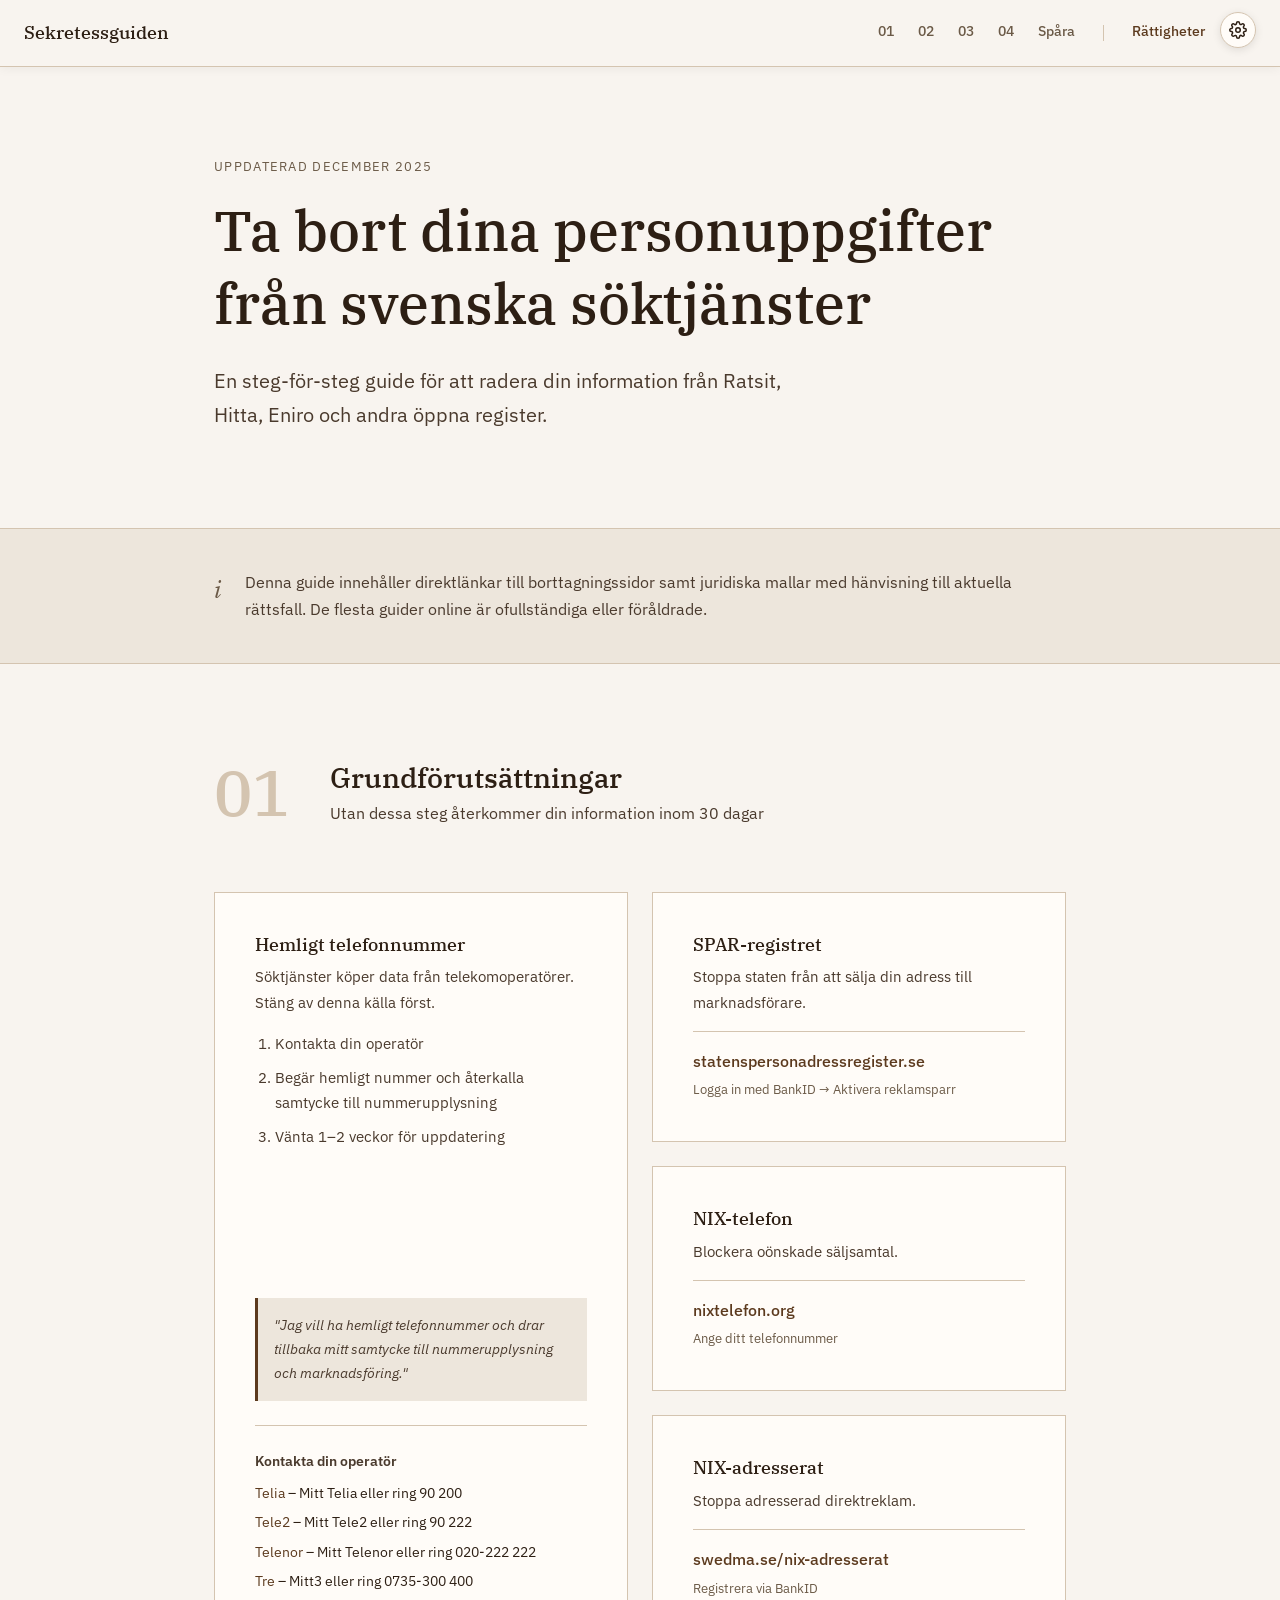
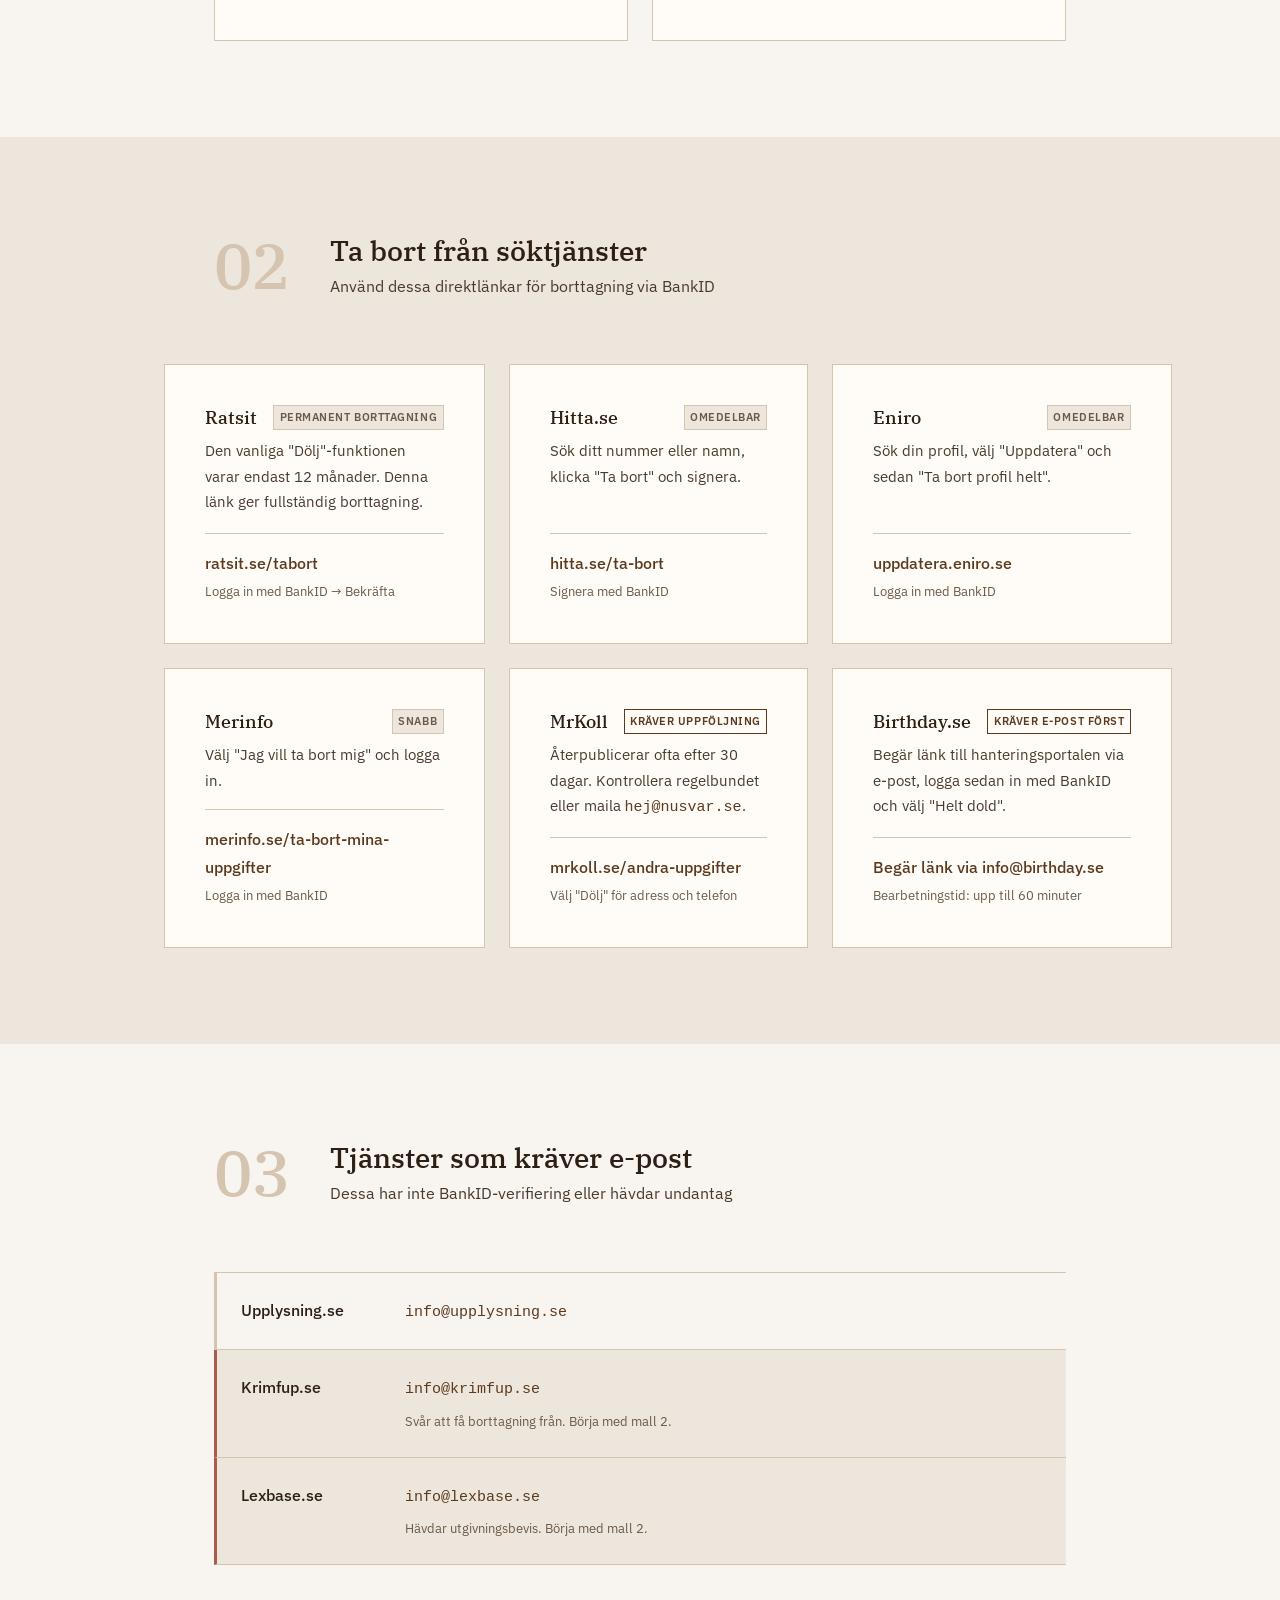
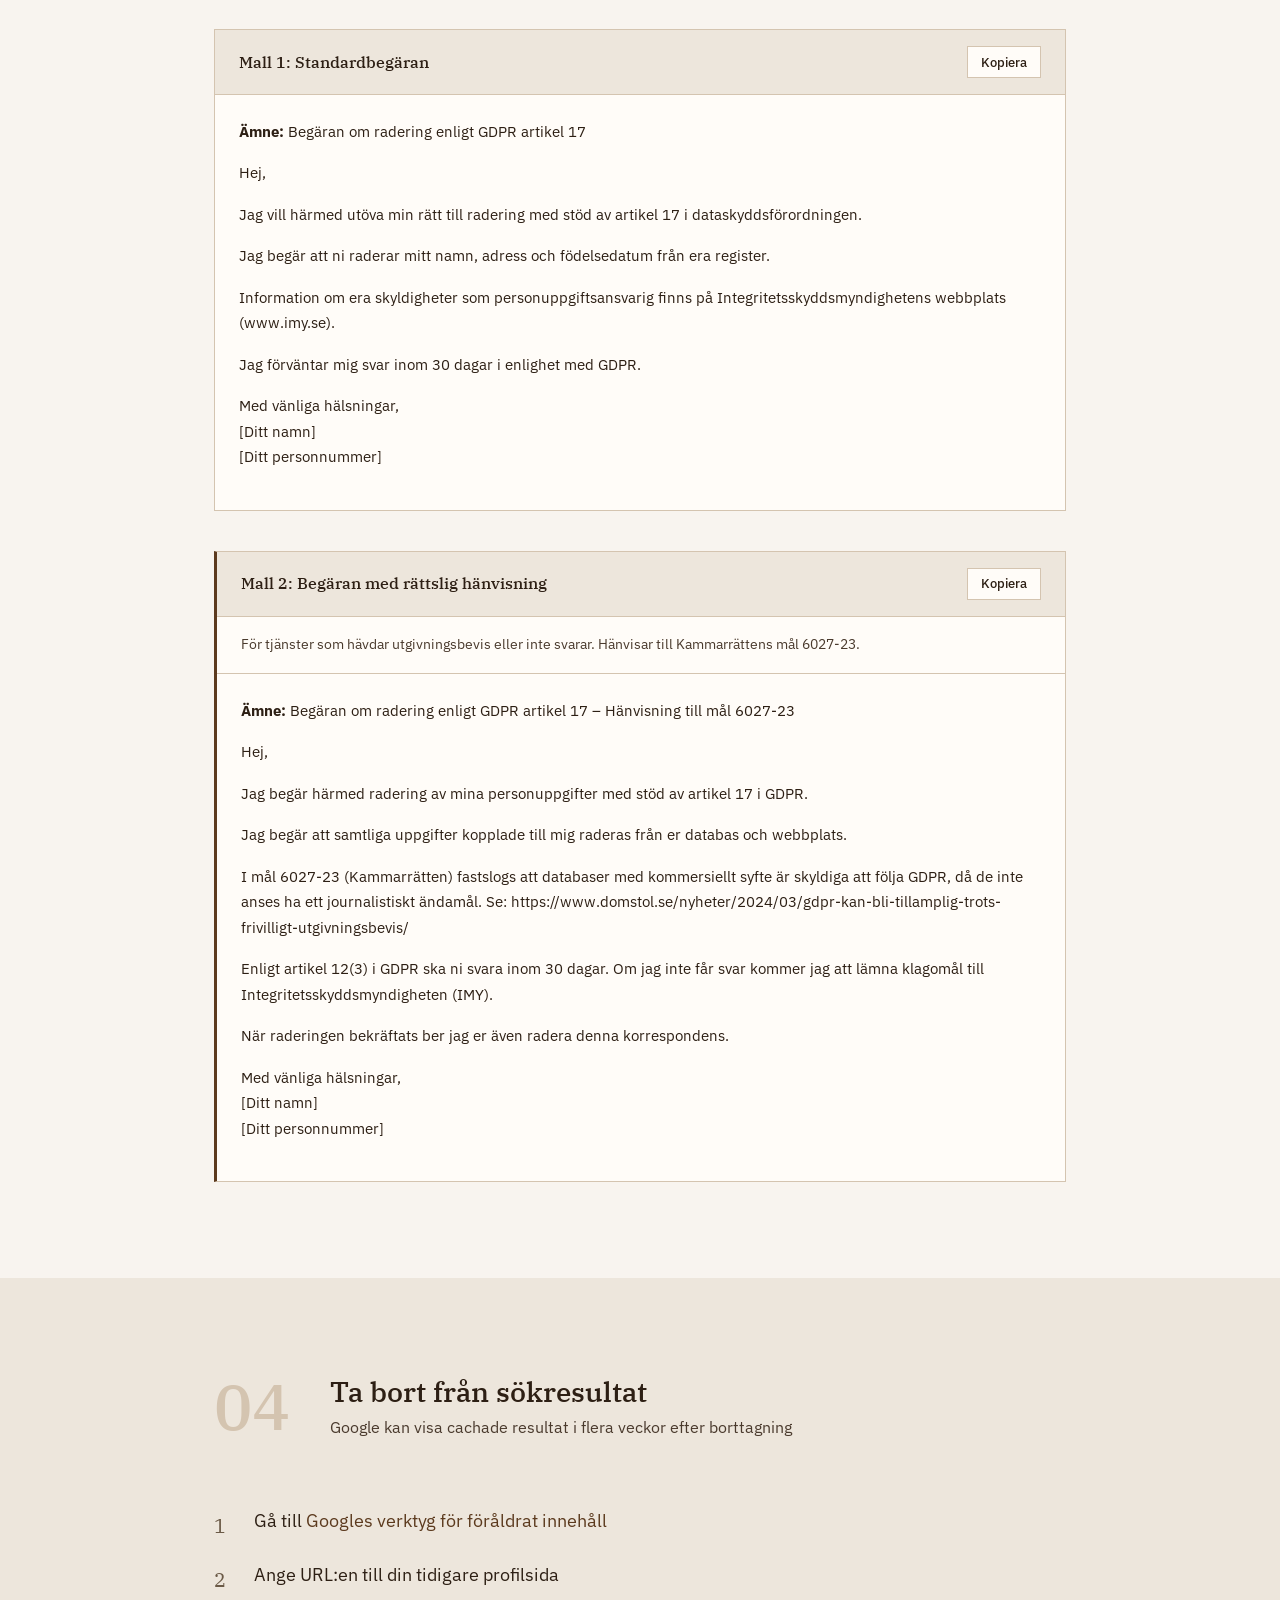
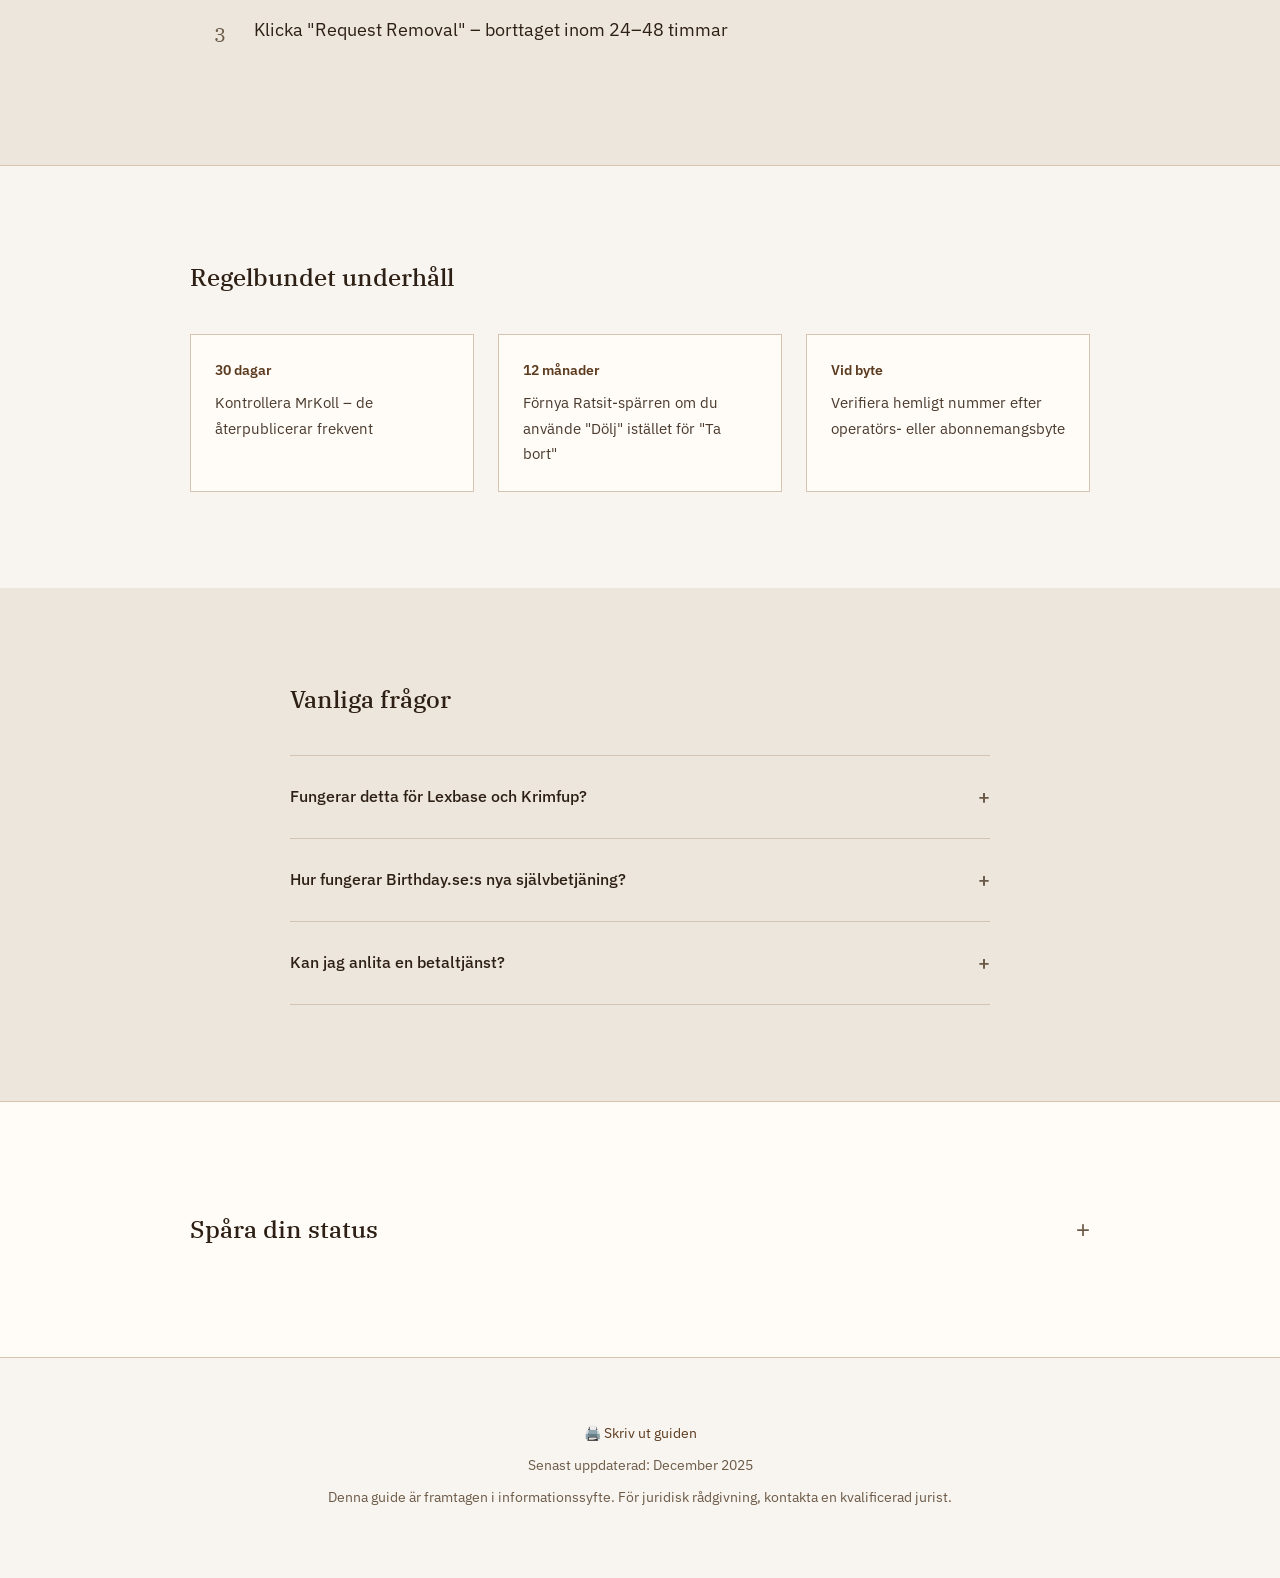
==== commit beebe97b: "publish" ====
--- a/index.html
+++ b/index.html
@@ -205,7 +205,7 @@
 
     <header class="hero">
       <div class="hero-inner">
-        <p class="hero-meta" data-i18n="hero.meta">Uppdaterad januari 2026</p>
+        <p class="hero-meta" data-i18n="hero.meta">Uppdaterad december 2025</p>
         <h1 data-i18n="hero.title">
           Ta bort dina personuppgifter från svenska söktjänster
         </h1>
@@ -874,7 +874,7 @@
 
     <footer class="footer">
       <p><a href="utskrift.html" class="footer-print-link" data-i18n="intro.print">🖨️ Skriv ut guiden</a></p>
-      <p data-i18n="footer.updated">Senast uppdaterad: Januari 2026</p>
+      <p data-i18n="footer.updated">Senast uppdaterad: December 2025</p>
       <p data-i18n="footer.disclaimer">
         Denna guide är framtagen i informationssyfte. För juridisk rådgivning,
         kontakta en kvalificerad jurist.
--- a/style.css
+++ b/style.css
@@ -1,42 +1,28 @@
 /* ===== VARIABLES ===== */
 :root {
-    --text: #2d1f14;
-    --text-secondary: #4a3a2d;
-    --text-muted: #6b5a47;
-    --bg: #f8f4ef;
-    --bg-alt: #ede6dc;
-    --surface: #fffcf8;
-    --border: #d4c4b0;
-    --accent: #5c3a1e;
-    --accent-hover: #3d2712;
-
-    --font: 'IBM Plex Sans', -apple-system, BlinkMacSystemFont, sans-serif;
-    --font-serif: 'IBM Plex Serif', Georgia, serif;
-
-    --space-xs: 0.5rem;
-    --space-sm: 1rem;
-    --space-md: 1.5rem;
-    --space-lg: 2.5rem;
-    --space-xl: 4rem;
-    --space-2xl: 6rem;
+  --text: #2d1f14;
+  --text-secondary: #4a3a2d;
+  --text-muted: #6b5a47;
+  --bg: #f8f4ef;
+  --bg-alt: #ede6dc;
+  --surface: #fffcf8;
+  --border: #d4c4b0;
+  --accent: #5c3a1e;
+  --accent-hover: #3d2712;
+
+  --font: "IBM Plex Sans", -apple-system, BlinkMacSystemFont, sans-serif;
+  --font-serif: "IBM Plex Serif", Georgia, serif;
+
+  --space-xs: 0.5rem;
+  --space-sm: 1rem;
+  --space-md: 1.5rem;
+  --space-lg: 2.5rem;
+  --space-xl: 4rem;
+  --space-2xl: 6rem;
 }
 
 @media (prefers-color-scheme: dark) {
-    :root:not([data-theme="light"]) {
-        --text: #ede5d8;
-        --text-secondary: #c9bda8;
-        --text-muted: #a89880;
-        --bg: #1a1410;
-        --bg-alt: #2a2118;
-        --surface: #322820;
-        --border: #4a3f33;
-        --accent: #d4b88a;
-        --accent-hover: #e8d0a8;
-    }
-}
-
-/* Dark mode override */
-:root[data-theme="dark"] {
+  :root:not([data-theme="light"]) {
     --text: #ede5d8;
     --text-secondary: #c9bda8;
     --text-muted: #a89880;
@@ -46,2180 +32,2279 @@
     --border: #4a3f33;
     --accent: #d4b88a;
     --accent-hover: #e8d0a8;
+  }
+}
+
+/* Dark mode override */
+:root[data-theme="dark"] {
+  --text: #ede5d8;
+  --text-secondary: #c9bda8;
+  --text-muted: #a89880;
+  --bg: #1a1410;
+  --bg-alt: #2a2118;
+  --surface: #322820;
+  --border: #4a3f33;
+  --accent: #d4b88a;
+  --accent-hover: #e8d0a8;
 }
 
 /* Light mode override */
 :root[data-theme="light"] {
-    --text: #2d1f14;
-    --text-secondary: #4a3a2d;
-    --text-muted: #6b5a47;
-    --bg: #f8f4ef;
-    --bg-alt: #ede6dc;
-    --surface: #fffcf8;
-    --border: #d4c4b0;
-    --accent: #5c3a1e;
-    --accent-hover: #3d2712;
+  --text: #2d1f14;
+  --text-secondary: #4a3a2d;
+  --text-muted: #6b5a47;
+  --bg: #f8f4ef;
+  --bg-alt: #ede6dc;
+  --surface: #fffcf8;
+  --border: #d4c4b0;
+  --accent: #5c3a1e;
+  --accent-hover: #3d2712;
 }
 
 /* ===== RESET ===== */
 *,
 *::before,
 *::after {
-    box-sizing: border-box;
-    margin: 0;
-    padding: 0;
+  box-sizing: border-box;
+  margin: 0;
+  padding: 0;
 }
 
 html {
-    scroll-behavior: smooth;
+  scroll-behavior: smooth;
 }
 
 body {
-    font-family: var(--font);
-    font-size: 1rem;
-    line-height: 1.7;
-    color: var(--text);
-    background: var(--bg);
+  font-family: var(--font);
+  font-size: 1rem;
+  line-height: 1.7;
+  color: var(--text);
+  background: var(--bg);
 }
 
 a {
-    color: var(--accent);
-    text-decoration: none;
+  color: var(--accent);
+  text-decoration: none;
 }
 
 a:hover {
-    text-decoration: underline;
+  text-decoration: underline;
 }
 
 a:focus-visible,
 button:focus-visible,
 summary:focus-visible {
-    outline: 2px solid var(--accent);
-    outline-offset: 2px;
+  outline: 2px solid var(--accent);
+  outline-offset: 2px;
 }
 
 h1,
 h2,
 h3 {
-    font-family: var(--font-serif);
-    font-weight: 500;
-    line-height: 1.3;
+  font-family: var(--font-serif);
+  font-weight: 500;
+  line-height: 1.3;
 }
 
 p {
-    margin-bottom: var(--space-sm);
+  margin-bottom: var(--space-sm);
 }
 
 p:last-child {
-    margin-bottom: 0;
+  margin-bottom: 0;
 }
 
 ol,
 ul {
-    margin-left: 1.25rem;
+  margin-left: 1.25rem;
 }
 
 li {
-    margin-bottom: 0.5rem;
+  margin-bottom: 0.5rem;
 }
 
 /* ===== SKIP LINK ===== */
 .skip-link {
-    position: absolute;
-    top: -100px;
-    left: var(--space-md);
-    background: var(--accent);
-    color: #fff;
-    padding: var(--space-xs) var(--space-sm);
-    z-index: 1000;
-    text-decoration: none;
+  position: absolute;
+  top: -100px;
+  left: var(--space-md);
+  background: var(--accent);
+  color: #fff;
+  padding: var(--space-xs) var(--space-sm);
+  z-index: 1000;
+  text-decoration: none;
 }
 
 .skip-link:focus {
-    top: var(--space-sm);
+  top: var(--space-sm);
 }
 
 /* ===== NAV ===== */
 .nav {
-    position: fixed;
-    top: 0;
+  position: fixed;
+  top: 0;
+  left: 0;
+  right: 0;
+  z-index: 1000;
+  background: var(--bg);
+  border-bottom: 1px solid var(--border);
+  box-shadow: 0 2px 10px rgba(0, 0, 0, 0.05);
+}
+
+.nav-inner {
+  max-width: 1400px;
+  margin: 0 auto;
+  padding: var(--space-sm) var(--space-md);
+  padding-right: 75px;
+  /* Settings icon space */
+  display: flex;
+  align-items: center;
+  justify-content: space-between;
+  position: relative;
+  z-index: 10;
+  background: var(--bg);
+}
+
+.nav-brand {
+  font-family: var(--font-serif);
+  font-size: 1.125rem;
+  font-weight: 500;
+  color: var(--text);
+}
+
+.nav-brand:hover {
+  text-decoration: none;
+  color: var(--accent);
+}
+
+.nav-links {
+  display: flex;
+  gap: var(--space-md);
+}
+
+.nav-links a {
+  font-size: 0.875rem;
+  font-weight: 500;
+  color: var(--text-muted);
+  padding: 0.25rem 0;
+  border-bottom: 2px solid transparent;
+  transition: all 0.15s ease;
+}
+
+.nav-links a:hover {
+  color: var(--text);
+  text-decoration: none;
+  border-bottom-color: var(--accent);
+}
+
+/* Tooltips */
+.nav-links a[data-tooltip] {
+  position: relative;
+}
+
+.nav-links a[data-tooltip]::after {
+  content: attr(data-tooltip);
+  position: absolute;
+  top: 100%;
+  left: 50%;
+  transform: translateX(-50%);
+  margin-top: 8px;
+  padding: 0.4rem 0.6rem;
+  background: var(--text);
+  color: var(--bg);
+  font-size: 0.75rem;
+  white-space: nowrap;
+  border-radius: 3px;
+  opacity: 0;
+  visibility: hidden;
+  transition: opacity 0.15s, visibility 0.15s;
+  pointer-events: none;
+  z-index: 200;
+}
+
+.nav-links a[data-tooltip]:hover::after {
+  opacity: 1;
+  visibility: visible;
+}
+
+/* Nav divider */
+.nav-divider {
+  width: 1px;
+  height: 1rem;
+  background: var(--border);
+  align-self: center;
+  margin: 0 0.25rem;
+}
+
+.nav-link-external {
+  color: var(--accent) !important;
+}
+
+/* Hidden on desktop, shown in mobile hamburger menu */
+.nav-settings-mobile {
+  display: none;
+}
+
+/* ===== SETTINGS DROPDOWN ===== */
+.settings-dropdown {
+  position: fixed;
+  top: 12px;
+  right: var(--space-md);
+  z-index: 1001;
+}
+
+.settings-btn {
+  display: flex;
+  align-items: center;
+  justify-content: center;
+  width: 36px;
+  height: 36px;
+  background: var(--surface);
+  border: 1px solid var(--border);
+  border-radius: 50%;
+  cursor: pointer;
+  color: var(--text);
+  transition: all 0.15s ease;
+  box-shadow: 0 2px 8px rgba(0, 0, 0, 0.1);
+}
+
+.settings-btn:hover {
+  background: var(--bg-alt);
+}
+
+.settings-btn svg {
+  width: 18px;
+  height: 18px;
+}
+
+.settings-menu {
+  position: absolute;
+  top: calc(100% + 8px);
+  right: 0;
+  min-width: 220px;
+  background: var(--surface);
+  border: 1px solid var(--border);
+  box-shadow: 0 4px 16px rgba(0, 0, 0, 0.15);
+  opacity: 0;
+  visibility: hidden;
+  transform: translateY(-8px);
+  transition: all 0.15s ease;
+  z-index: 200;
+}
+
+.settings-menu.active {
+  opacity: 1;
+  visibility: visible;
+  transform: translateY(0);
+}
+
+.settings-item {
+  display: flex;
+  align-items: center;
+  justify-content: space-between;
+  gap: var(--space-md);
+  padding: var(--space-sm) var(--space-md);
+  border-bottom: 1px solid var(--border);
+  font-size: 0.875rem;
+}
+
+.settings-item:last-child {
+  border-bottom: none;
+}
+
+.settings-item-label {
+  display: flex;
+  align-items: center;
+  gap: var(--space-xs);
+  color: var(--text-secondary);
+}
+
+.settings-item-label svg {
+  width: 16px;
+  height: 16px;
+}
+
+.settings-toggle {
+  display: flex;
+  background: var(--bg-alt);
+  border: 1px solid var(--border);
+  border-radius: 4px;
+  overflow: hidden;
+  flex-shrink: 0;
+}
+
+.settings-toggle button {
+  padding: 0.35rem 0.6rem;
+  min-width: 44px;
+  font-size: 0.75rem;
+  font-family: inherit;
+  font-weight: 500;
+  background: transparent;
+  border: none;
+  color: var(--text-muted);
+  cursor: pointer;
+  transition: all 0.15s ease;
+}
+
+.settings-toggle button.active {
+  background: var(--accent);
+  color: #fff;
+}
+
+@media (prefers-color-scheme: dark) {
+  :root:not([data-theme="light"]) .settings-toggle button.active {
+    color: #1a1410;
+  }
+}
+
+:root[data-theme="dark"] .settings-toggle button.active {
+  color: #1a1410;
+}
+
+.nav-toggle {
+  display: none;
+  flex-direction: column;
+  gap: 6px;
+  padding: 0.5rem;
+  background: none;
+  border: none;
+  cursor: pointer;
+}
+
+.nav-toggle span {
+  display: block;
+  width: 24px;
+  height: 2px;
+  background: var(--text);
+}
+
+/* ===== HERO ===== */
+.hero {
+  padding: calc(var(--space-2xl) + 60px) var(--space-md) var(--space-2xl);
+  max-width: 900px;
+  margin: 0 auto;
+}
+
+.hero-meta {
+  font-size: 0.8125rem;
+  text-transform: uppercase;
+  letter-spacing: 0.1em;
+  color: var(--text-muted);
+  margin-bottom: var(--space-sm);
+}
+
+.hero h1 {
+  font-size: clamp(2rem, 5vw, 3.5rem);
+  margin-bottom: var(--space-md);
+}
+
+.hero-lead {
+  font-size: 1.25rem;
+  color: var(--text-secondary);
+  max-width: 600px;
+}
+
+/* ===== INTRO ===== */
+.intro {
+  border-top: 1px solid var(--border);
+  border-bottom: 1px solid var(--border);
+  background: var(--bg-alt);
+}
+
+.intro-inner {
+  max-width: 900px;
+  margin: 0 auto;
+  padding: var(--space-lg) var(--space-md);
+  display: flex;
+  gap: var(--space-md);
+  align-items: flex-start;
+}
+
+.intro-number {
+  font-family: var(--font-serif);
+  font-size: 1.5rem;
+  font-style: italic;
+  color: var(--text-muted);
+  flex-shrink: 0;
+}
+
+.intro-text {
+  color: var(--text-secondary);
+}
+
+/* ===== STEPS ===== */
+.step {
+  padding: var(--space-2xl) 0;
+}
+
+.step-alt {
+  background: var(--bg-alt);
+}
+
+.step-header {
+  max-width: 900px;
+  margin: 0 auto var(--space-xl);
+  padding: 0 var(--space-md);
+  display: flex;
+  gap: var(--space-lg);
+  align-items: flex-start;
+}
+
+.step-number {
+  font-family: var(--font-serif);
+  font-size: 4rem;
+  font-weight: 500;
+  line-height: 1;
+  color: var(--border);
+  flex-shrink: 0;
+}
+
+.step-title h2 {
+  font-size: 1.75rem;
+  margin-bottom: 0.25rem;
+}
+
+.step-title p {
+  color: var(--text-secondary);
+  margin: 0;
+}
+
+.step-content {
+  overflow: visible;
+}
+
+.step-content-narrow {
+  max-width: 900px;
+  margin: 0 auto;
+  padding: 0 var(--space-md);
+}
+
+/* ===== SPLIT LAYOUT ===== */
+.split-layout {
+  max-width: 900px;
+  margin: 0 auto;
+  padding: 0 var(--space-md);
+  display: grid;
+  grid-template-columns: 1fr 1fr;
+  gap: var(--space-md);
+  align-items: start;
+}
+
+.stacked-cards {
+  display: flex;
+  flex-direction: column;
+  gap: var(--space-md);
+}
+
+.card-featured {
+  height: 100%;
+}
+
+.operator-links {
+  margin-top: var(--space-md);
+  padding-top: var(--space-md);
+  border-top: 1px solid var(--border);
+}
+
+.operator-links h4 {
+  font-size: 0.875rem;
+  font-weight: 600;
+  margin-bottom: var(--space-xs);
+  color: var(--text-secondary);
+}
+
+.operator-links ul {
+  list-style: none;
+  margin: 0;
+  font-size: 0.875rem;
+}
+
+.operator-links li {
+  margin-bottom: 0.35rem;
+}
+
+@media (max-width: 700px) {
+  .split-layout {
+    grid-template-columns: 1fr;
+  }
+}
+
+/* ===== CARD GRID ===== */
+.card-grid {
+  max-width: 900px;
+  margin: 0 auto;
+  padding: 0 var(--space-md);
+  display: grid;
+  grid-template-columns: repeat(2, 1fr);
+  gap: var(--space-md);
+}
+
+@media (max-width: 700px) {
+  .card-grid {
+    grid-template-columns: 1fr;
+  }
+}
+
+.card-grid-5 {
+  max-width: 1000px;
+  margin: 0 auto;
+  padding: 0 var(--space-md);
+  display: grid;
+  grid-template-columns: repeat(3, 1fr);
+  grid-auto-rows: 1fr;
+  gap: var(--space-md);
+}
+
+.card-grid-5 > .card {
+  grid-column: auto;
+}
+
+@media (max-width: 1000px) {
+  .card-grid-5 {
+    grid-template-columns: repeat(2, 1fr);
+  }
+
+  .card-grid-5 > .card:nth-child(5) {
+    grid-column: 1 / -1;
+    justify-self: center;
+    width: 100%;
+    max-width: 500px;
+  }
+}
+
+@media (max-width: 700px) {
+  .card-grid-5 {
+    grid-template-columns: 1fr;
+  }
+
+  .card-grid-5 > .card,
+  .card-grid-5 > .card:nth-child(5) {
+    grid-column: 1;
+    justify-self: stretch;
+    max-width: 100%;
+  }
+}
+
+/* ===== CARDS ===== */
+.card {
+  padding: var(--space-lg);
+  background: var(--surface);
+  border: 1px solid var(--border);
+  display: flex;
+  flex-direction: column;
+}
+
+.card h3 {
+  font-size: 1.125rem;
+  margin-bottom: var(--space-xs);
+}
+
+.card > p {
+  color: var(--text-secondary);
+  font-size: 0.9375rem;
+  margin-bottom: var(--space-sm);
+}
+
+.card ol {
+  font-size: 0.9375rem;
+  color: var(--text-secondary);
+  margin-bottom: var(--space-sm);
+}
+
+.card-quote {
+  margin-top: auto;
+  padding: var(--space-sm);
+  background: var(--bg-alt);
+  border-left: 3px solid var(--accent);
+  font-size: 0.875rem;
+  font-style: italic;
+  color: var(--text-secondary);
+}
+
+.card-action {
+  margin-top: auto;
+  padding-top: var(--space-sm);
+  border-top: 1px solid var(--border);
+}
+
+.card-action a {
+  display: block;
+  font-weight: 500;
+}
+
+.card-action span {
+  display: block;
+  font-size: 0.8125rem;
+  color: var(--text-muted);
+  margin-top: 0.25rem;
+}
+
+/* Card-action email link override */
+.card-action .email-link {
+  font-family: inherit;
+  font-size: inherit;
+}
+
+.card-service {
+  flex: 0 0 280px;
+}
+
+.card-service-header {
+  display: flex;
+  align-items: center;
+  justify-content: space-between;
+  gap: var(--space-sm);
+  margin-bottom: var(--space-xs);
+}
+
+.card-service-header h3 {
+  margin: 0;
+}
+
+.tag {
+  font-size: 0.6875rem;
+  font-weight: 600;
+  text-transform: uppercase;
+  letter-spacing: 0.05em;
+  padding: 0.2em 0.5em;
+  background: var(--bg-alt);
+  border: 1px solid var(--border);
+  color: var(--text-muted);
+  white-space: nowrap;
+}
+
+.tag-note {
+  background: transparent;
+  border-color: var(--accent);
+  color: var(--accent);
+}
+
+/* ===== EMAIL LIST ===== */
+.email-list {
+  margin-bottom: var(--space-xl);
+}
+
+.email-item {
+  padding: var(--space-md);
+  border-bottom: 1px solid var(--border);
+  border-left: 3px solid var(--border);
+  display: grid;
+  grid-template-columns: 140px 1fr;
+  gap: var(--space-xs) var(--space-md);
+  align-items: baseline;
+}
+
+.email-item:first-child {
+  border-top: 1px solid var(--border);
+}
+
+.email-name {
+  font-weight: 500;
+}
+
+.email-link {
+  font-family: monospace;
+  font-size: 0.9375rem;
+}
+
+.email-note {
+  grid-column: 2;
+  font-size: 0.8125rem;
+  color: var(--text-muted);
+}
+
+.email-item-difficult {
+  background: var(--bg-alt);
+  border-left-color: #a65d4c;
+}
+
+/* ===== TEMPLATES ===== */
+.templates {
+  display: flex;
+  flex-direction: column;
+  gap: var(--space-lg);
+}
+
+.template {
+  background: var(--surface);
+  border: 1px solid var(--border);
+}
+
+.template-header {
+  display: flex;
+  justify-content: space-between;
+  align-items: center;
+  padding: var(--space-sm) var(--space-md);
+  border-bottom: 1px solid var(--border);
+  background: var(--bg-alt);
+}
+
+.template-header h3 {
+  font-size: 1rem;
+  margin: 0;
+}
+
+.template-note {
+  padding: var(--space-sm) var(--space-md);
+  font-size: 0.875rem;
+  color: var(--text-secondary);
+  border-bottom: 1px solid var(--border);
+  margin: 0;
+}
+
+.template-body {
+  padding: var(--space-md);
+  font-size: 0.9375rem;
+}
+
+.template-body p {
+  margin-bottom: var(--space-sm);
+}
+
+.template-strong {
+  border-left: 3px solid var(--accent);
+}
+
+.copy-btn {
+  padding: 0.4rem 0.8rem;
+  font-size: 0.8125rem;
+  font-family: inherit;
+  font-weight: 500;
+  background: var(--surface);
+  border: 1px solid var(--border);
+  color: var(--text);
+  cursor: pointer;
+  transition: all 0.15s ease;
+}
+
+.copy-btn:hover {
+  background: var(--accent);
+  border-color: var(--accent);
+  color: #fff;
+}
+
+/* ===== ACTION LIST ===== */
+.action-list {
+  font-size: 1.125rem;
+  counter-reset: actions;
+  list-style: none;
+  margin: 0;
+}
+
+.action-list li {
+  position: relative;
+  padding-left: var(--space-lg);
+  margin-bottom: var(--space-md);
+  counter-increment: actions;
+}
+
+.action-list li::before {
+  content: counter(actions);
+  position: absolute;
+  left: 0;
+  top: 0.15em;
+  font-family: var(--font-serif);
+  font-size: 1.25rem;
+  color: var(--text-muted);
+}
+
+/* ===== MAINTENANCE ===== */
+.maintenance {
+  padding: var(--space-2xl) var(--space-md);
+  border-top: 1px solid var(--border);
+}
+
+.maintenance-inner {
+  max-width: 900px;
+  margin: 0 auto;
+}
+
+.maintenance h2 {
+  font-size: 1.5rem;
+  margin-bottom: var(--space-lg);
+}
+
+.maintenance-grid {
+  display: grid;
+  grid-template-columns: repeat(auto-fit, minmax(220px, 1fr));
+  gap: var(--space-md);
+}
+
+.maintenance-item {
+  padding: var(--space-md);
+  background: var(--surface);
+  border: 1px solid var(--border);
+}
+
+.maintenance-interval {
+  font-weight: 600;
+  font-size: 0.875rem;
+  color: var(--accent);
+  margin-bottom: var(--space-xs);
+}
+
+.maintenance-item p {
+  font-size: 0.9375rem;
+  color: var(--text-secondary);
+  margin: 0;
+}
+
+/* ===== FAQ ===== */
+.faq {
+  padding: var(--space-2xl) var(--space-md);
+  background: var(--bg-alt);
+}
+
+.faq-inner {
+  max-width: 700px;
+  margin: 0 auto;
+}
+
+.faq h2 {
+  font-size: 1.5rem;
+  margin-bottom: var(--space-lg);
+}
+
+.faq-item {
+  border-bottom: 1px solid var(--border);
+}
+
+.faq-item:first-of-type {
+  border-top: 1px solid var(--border);
+}
+
+.faq-item summary {
+  padding: var(--space-md) 0;
+  font-weight: 500;
+  cursor: pointer;
+  list-style: none;
+  display: flex;
+  justify-content: space-between;
+  align-items: center;
+}
+
+.faq-item summary::-webkit-details-marker {
+  display: none;
+}
+
+.faq-item summary::after {
+  content: "+";
+  font-size: 1.25rem;
+  color: var(--text-muted);
+}
+
+.faq-item[open] summary::after {
+  content: "−";
+}
+
+.faq-item p {
+  padding-bottom: var(--space-md);
+  color: var(--text-secondary);
+}
+
+/* ===== FOOTER ===== */
+.footer {
+  padding: var(--space-xl) var(--space-md);
+  text-align: center;
+  font-size: 0.875rem;
+  color: var(--text-muted);
+  border-top: 1px solid var(--border);
+}
+
+.footer p {
+  margin-bottom: 0.5rem;
+}
+
+/* ===== TOAST ===== */
+.toast {
+  position: fixed;
+  bottom: var(--space-md);
+  left: 50%;
+  transform: translateX(-50%) translateY(calc(100% + var(--space-md)));
+  padding: var(--space-sm) var(--space-md);
+  background: var(--text);
+  color: var(--bg);
+  font-size: 0.875rem;
+  opacity: 0;
+  transition: all 0.2s ease;
+}
+
+.toast.show {
+  transform: translateX(-50%) translateY(0);
+  opacity: 1;
+}
+
+/* ===== MOBILE ===== */
+@media (max-width: 768px) {
+  :root {
+    --space-lg: 2rem;
+    --space-xl: 3rem;
+    --space-2xl: 4rem;
+  }
+
+  .nav-links {
+    display: none;
+  }
+
+  .nav-toggle {
+    display: flex;
+  }
+
+  .nav.open .nav-links {
+    display: flex;
+    position: absolute;
+    top: 100%;
     left: 0;
     right: 0;
-    z-index: 1000;
     background: var(--bg);
     border-bottom: 1px solid var(--border);
-    box-shadow: 0 2px 10px rgba(0, 0, 0, 0.05);
-}
-
-.nav-inner {
-    max-width: 1400px;
-    margin: 0 auto;
     padding: var(--space-sm) var(--space-md);
-    padding-right: 75px;
-    /* Settings icon space */
+  }
+
+  .step-header {
+    flex-direction: column;
+    gap: var(--space-sm);
+  }
+
+  .step-number {
+    font-size: 2.5rem;
+  }
+
+  .card {
+    flex: 0 0 280px;
+  }
+
+  .email-item {
+    grid-template-columns: 1fr;
+  }
+
+  .email-note {
+    grid-column: 1;
+  }
+}
+
+@media (max-width: 480px) {
+  .hero h1 {
+    font-size: 1.75rem;
+  }
+
+  .card {
+    flex: 0 0 calc(100vw - var(--space-md) * 2);
+  }
+}
+
+/* ===== TRACKER ===== */
+.tracker {
+  padding: var(--space-2xl) var(--space-md);
+  border-top: 1px solid var(--border);
+  background: var(--surface);
+}
+
+.tracker-inner {
+  max-width: 900px;
+  margin: 0 auto;
+}
+
+.tracker-toggle {
+  width: 100%;
+  display: flex;
+  justify-content: space-between;
+  align-items: center;
+  padding: var(--space-sm) 0;
+  background: none;
+  border: none;
+  cursor: pointer;
+  text-align: left;
+}
+
+.tracker-toggle h2 {
+  font-size: 1.5rem;
+  margin: 0;
+  color: var(--text);
+}
+
+.tracker-toggle-icon {
+  font-size: 1.5rem;
+  color: var(--text-muted);
+  transition: transform 0.2s ease;
+}
+
+.tracker-toggle[aria-expanded="true"] .tracker-toggle-icon {
+  transform: rotate(45deg);
+}
+
+.tracker-content {
+  padding-top: var(--space-lg);
+}
+
+.tracker-content[hidden] {
+  display: none;
+}
+
+.tracker-intro {
+  margin-bottom: var(--space-lg);
+  color: var(--text-secondary);
+}
+
+.tracker-progress {
+  margin-bottom: var(--space-lg);
+  padding: var(--space-md);
+  background: var(--surface);
+  border: 1px solid var(--border);
+}
+
+.tracker-progress-text {
+  display: flex;
+  justify-content: space-between;
+  align-items: center;
+  margin-bottom: var(--space-sm);
+  font-size: 0.9375rem;
+}
+
+.tracker-progress-percent {
+  font-weight: 600;
+  color: var(--accent);
+}
+
+.tracker-progress-bar {
+  height: 8px;
+  background: var(--bg-alt);
+  border-radius: 4px;
+  overflow: hidden;
+}
+
+.tracker-progress-fill {
+  height: 100%;
+  background: var(--accent);
+  border-radius: 4px;
+  transition: width 0.3s ease;
+}
+
+.tracker-name-section {
+  margin-bottom: var(--space-lg);
+}
+
+.tracker-name-section label {
+  display: block;
+  font-weight: 500;
+  margin-bottom: var(--space-xs);
+}
+
+.tracker-input {
+  width: 100%;
+  max-width: 400px;
+  padding: var(--space-sm);
+  font-family: inherit;
+  font-size: 1rem;
+  background: var(--bg);
+  border: 1px solid var(--border);
+  color: var(--text);
+}
+
+.tracker-input:focus {
+  outline: 2px solid var(--accent);
+  outline-offset: 2px;
+}
+
+.tracker-grid {
+  display: grid;
+  grid-template-columns: repeat(auto-fill, minmax(300px, 1fr));
+  gap: var(--space-md);
+  margin-bottom: var(--space-lg);
+}
+
+.tracker-card {
+  padding: var(--space-lg);
+  background: var(--bg);
+  border: 1px solid var(--border);
+  display: flex;
+  flex-direction: column;
+  gap: var(--space-sm);
+}
+
+.tracker-card-header {
+  display: flex;
+  justify-content: space-between;
+  align-items: center;
+  margin-bottom: var(--space-sm);
+}
+
+.tracker-card-name {
+  font-weight: 600;
+  font-size: 1rem;
+}
+
+.tracker-status {
+  font-size: 0.75rem;
+  font-weight: 600;
+  text-transform: uppercase;
+  letter-spacing: 0.05em;
+  padding: 0.25em 0.5em;
+  border-radius: 2px;
+}
+
+.tracker-status-unknown {
+  background: var(--bg-alt);
+  color: var(--text-muted);
+}
+
+.tracker-status-removed {
+  background: #e5efe0;
+  color: #3d5c34;
+}
+
+.tracker-status-visible {
+  background: #f5e5e2;
+  color: #7a3d35;
+}
+
+.tracker-status-stale {
+  background: #f5ecd4;
+  color: #6b5a2f;
+}
+
+/* Dark mode */
+@media (prefers-color-scheme: dark) {
+  :root:not([data-theme="light"]) .tracker-status-removed {
+    background: #2a3d24;
+    color: #a8c9a0;
+  }
+
+  :root:not([data-theme="light"]) .tracker-status-visible {
+    background: #3d2824;
+    color: #d9a8a0;
+  }
+
+  :root:not([data-theme="light"]) .tracker-status-stale {
+    background: #3d3524;
+    color: #d9c9a0;
+  }
+}
+
+:root[data-theme="dark"] .tracker-status-removed {
+  background: #2a3d24;
+  color: #a8c9a0;
+}
+
+:root[data-theme="dark"] .tracker-status-visible {
+  background: #3d2824;
+  color: #d9a8a0;
+}
+
+:root[data-theme="dark"] .tracker-status-stale {
+  background: #3d3524;
+  color: #d9c9a0;
+}
+
+.tracker-card-meta {
+  display: flex;
+  justify-content: space-between;
+  align-items: center;
+  gap: var(--space-sm);
+}
+
+.tracker-card-date {
+  font-size: 0.8125rem;
+  color: var(--text-muted);
+}
+
+.tracker-method {
+  font-size: 0.6875rem;
+  font-weight: 600;
+  text-transform: uppercase;
+  letter-spacing: 0.05em;
+  padding: 0.2em 0.5em;
+  border-radius: 2px;
+}
+
+.tracker-method-bankid {
+  background: #e5efe0;
+  color: #3d5c34;
+}
+
+.tracker-method-email {
+  background: #f5ecd4;
+  color: #6b5a2f;
+}
+
+@media (prefers-color-scheme: dark) {
+  :root:not([data-theme="light"]) .tracker-method-bankid {
+    background: #2a3d24;
+    color: #a8c9a0;
+  }
+
+  :root:not([data-theme="light"]) .tracker-method-email {
+    background: #3d3524;
+    color: #d9c9a0;
+  }
+}
+
+:root[data-theme="dark"] .tracker-method-bankid {
+  background: #2a3d24;
+  color: #a8c9a0;
+}
+
+:root[data-theme="dark"] .tracker-method-email {
+  background: #3d3524;
+  color: #d9c9a0;
+}
+
+.tracker-card-warning {
+  font-size: 0.8125rem;
+  color: #7a3d35;
+  background: #f5e5e2;
+  padding: 0.4rem 0.6rem;
+  margin-top: var(--space-xs);
+}
+
+@media (prefers-color-scheme: dark) {
+  :root:not([data-theme="light"]) .tracker-card-warning {
+    background: #4a3f1e;
+    color: #f5dfa3;
+  }
+}
+
+:root[data-theme="dark"] .tracker-card-warning {
+  background: #4a3f1e;
+  color: #f5dfa3;
+}
+
+.tracker-card-done {
+  opacity: 0.7;
+}
+
+.tracker-card-actions {
+  display: grid;
+  grid-template-columns: 1fr 1fr;
+  gap: var(--space-xs);
+  margin-top: auto;
+  padding-top: var(--space-sm);
+  border-top: 1px solid var(--border);
+}
+
+.tracker-card-btn {
+  padding: 0.6rem 0.75rem;
+  font-family: inherit;
+  font-size: 0.8125rem;
+  font-weight: 500;
+  background: var(--surface);
+  border: 1px solid var(--border);
+  color: var(--text);
+  cursor: pointer;
+  transition: all 0.15s ease;
+  text-align: center;
+  white-space: nowrap;
+}
+
+.tracker-card-btn:disabled {
+  cursor: not-allowed;
+  position: relative;
+  color: var(--text-muted) !important;
+  border-color: var(--border) !important;
+  background: var(--bg-alt) !important;
+}
+
+.tracker-card-btn:disabled::after {
+  content: attr(data-tooltip);
+  position: absolute;
+  bottom: calc(100% + 6px);
+  left: 50%;
+  transform: translateX(-50%);
+  padding: 0.5rem 0.75rem;
+  background: #2d1f14;
+  color: #f8f4ef;
+  font-size: 0.8125rem;
+  font-weight: 500;
+  white-space: nowrap;
+  border-radius: 4px;
+  opacity: 0;
+  visibility: hidden;
+  transition: opacity 0.15s, visibility 0.15s;
+  pointer-events: none;
+  z-index: 100;
+  box-shadow: 0 2px 8px rgba(0, 0, 0, 0.25);
+}
+
+.tracker-card-btn:disabled::before {
+  content: "";
+  position: absolute;
+  bottom: calc(100% + 1px);
+  left: 50%;
+  transform: translateX(-50%);
+  border: 6px solid transparent;
+  border-top-color: #2d1f14;
+  border-bottom: none;
+  opacity: 0;
+  visibility: hidden;
+  transition: opacity 0.15s, visibility 0.15s;
+  z-index: 100;
+}
+
+.tracker-card-btn:disabled:hover::after,
+.tracker-card-btn:disabled:hover::before {
+  opacity: 1;
+  visibility: visible;
+}
+
+@media (prefers-color-scheme: dark) {
+  :root:not([data-theme="light"]) .tracker-card-btn:disabled::after {
+    background: #ede5d8;
+    color: #1a1410;
+  }
+
+  :root:not([data-theme="light"]) .tracker-card-btn:disabled::before {
+    border-top-color: #ede5d8;
+  }
+}
+
+:root[data-theme="dark"] .tracker-card-btn:disabled::after {
+  background: #ede5d8;
+  color: #1a1410;
+}
+
+:root[data-theme="dark"] .tracker-card-btn:disabled::before {
+  border-top-color: #ede5d8;
+}
+
+.tracker-card-btn:hover {
+  background: var(--bg-alt);
+}
+
+.tracker-card-btn-check {
+  background: var(--accent);
+  border-color: var(--accent);
+  color: #fff;
+}
+
+.tracker-card-btn-check:hover:not(:disabled) {
+  background: var(--accent-hover);
+}
+
+.tracker-card-btn-check:disabled {
+  background: var(--border) !important;
+  border-color: var(--border) !important;
+  color: var(--text-secondary) !important;
+}
+
+@media (prefers-color-scheme: dark) {
+  :root:not([data-theme="light"]) .tracker-card-btn-check {
+    color: #1a1410;
+  }
+}
+
+:root[data-theme="dark"] .tracker-card-btn-check {
+  color: #1a1410;
+}
+
+.tracker-card-btn-remove {
+  background: var(--surface);
+  border-color: var(--text-secondary);
+  color: var(--text);
+  text-decoration: none;
+  display: flex;
+  align-items: center;
+  justify-content: center;
+}
+
+.tracker-card-btn-remove:hover:not(:disabled) {
+  background: var(--accent);
+  color: #fff;
+  text-decoration: none;
+}
+
+/* Email dropdown menu */
+.tracker-email-dropdown {
+  position: relative;
+  display: flex;
+}
+
+.tracker-email-toggle {
+  width: 100%;
+}
+
+.tracker-email-menu {
+  position: absolute;
+  top: 100%;
+  left: 0;
+  right: 0;
+  background: var(--surface);
+  border: 1px solid var(--border);
+  box-shadow: 0 4px 12px rgba(0, 0, 0, 0.15);
+  z-index: 50;
+  display: none;
+  flex-direction: column;
+}
+
+.tracker-email-menu.active {
+  display: flex;
+}
+
+.tracker-email-menu button {
+  padding: 0.6rem 0.75rem;
+  font-family: inherit;
+  font-size: 0.8125rem;
+  font-weight: 500;
+  background: var(--surface);
+  border: none;
+  border-bottom: 1px solid var(--border);
+  color: var(--text);
+  cursor: pointer;
+  text-align: left;
+  transition: background 0.15s ease;
+}
+
+.tracker-email-menu button:last-child {
+  border-bottom: none;
+}
+
+.tracker-email-menu button:hover {
+  background: var(--accent);
+  color: #fff;
+}
+
+.tracker-card-btn-removed {
+  border-color: #3d5c34;
+  color: #3d5c34;
+  background: var(--surface);
+}
+
+.tracker-card-btn-removed:hover {
+  background: #3d5c34;
+  color: #fff;
+}
+
+.tracker-card-btn-visible {
+  border-color: #8a3d30;
+  color: #8a3d30;
+  background: var(--surface);
+}
+
+.tracker-card-btn-visible:hover {
+  background: #8a3d30;
+  color: #fff;
+}
+
+@media (prefers-color-scheme: dark) {
+  :root:not([data-theme="light"]) .tracker-card-btn-removed {
+    border-color: #8fba82;
+    color: #8fba82;
+  }
+
+  :root:not([data-theme="light"]) .tracker-card-btn-removed:hover {
+    background: #5c7a4a;
+    color: #fff;
+  }
+
+  :root:not([data-theme="light"]) .tracker-card-btn-visible {
+    border-color: #d98a7a;
+    color: #d98a7a;
+  }
+
+  :root:not([data-theme="light"]) .tracker-card-btn-visible:hover {
+    background: #a65d4c;
+    color: #fff;
+  }
+}
+
+:root[data-theme="dark"] .tracker-card-btn-removed {
+  border-color: #8fba82;
+  color: #8fba82;
+}
+
+:root[data-theme="dark"] .tracker-card-btn-removed:hover {
+  background: #5c7a4a;
+  color: #fff;
+}
+
+:root[data-theme="dark"] .tracker-card-btn-visible {
+  border-color: #d98a7a;
+  color: #d98a7a;
+}
+
+:root[data-theme="dark"] .tracker-card-btn-visible:hover {
+  background: #a65d4c;
+  color: #fff;
+}
+
+.tracker-actions {
+  display: flex;
+  gap: var(--space-sm);
+  flex-wrap: wrap;
+  margin-bottom: var(--space-md);
+}
+
+.tracker-btn {
+  padding: 0.6rem 1.2rem;
+  font-family: inherit;
+  font-size: 0.875rem;
+  font-weight: 500;
+  background: var(--accent);
+  border: 1px solid var(--accent);
+  color: #fff;
+  cursor: pointer;
+  transition: all 0.15s ease;
+}
+
+@media (prefers-color-scheme: dark) {
+  :root:not([data-theme="light"]) .tracker-btn {
+    color: #1a1410;
+  }
+}
+
+:root[data-theme="dark"] .tracker-btn {
+  color: #1a1410;
+}
+
+.tracker-btn:hover {
+  background: var(--accent-hover);
+}
+
+.tracker-btn-secondary {
+  background: var(--surface);
+  border-color: var(--border);
+  color: var(--text) !important;
+}
+
+.tracker-btn-secondary:hover {
+  background: var(--bg-alt);
+}
+
+.tracker-btn-danger {
+  background: transparent;
+  border-color: #dc3545;
+  color: #dc3545 !important;
+}
+
+.tracker-btn-danger:hover {
+  background: #dc3545;
+  color: #fff !important;
+}
+
+.tracker-privacy-notice {
+  padding: var(--space-sm);
+  background: var(--bg-alt);
+  border-left: 3px solid var(--accent);
+  font-size: 0.875rem;
+  color: var(--text-secondary);
+}
+
+.tracker-reminder {
+  padding: var(--space-sm);
+  background: var(--surface);
+  border: 1px solid var(--border);
+  font-size: 0.875rem;
+  margin-top: var(--space-sm);
+}
+
+.reminder-toggle {
+  display: flex;
+  align-items: center;
+  gap: 0.5rem;
+  flex-wrap: wrap;
+  cursor: pointer;
+}
+
+.reminder-toggle input[type="checkbox"] {
+  position: relative;
+  width: 2.5rem;
+  height: 1.4rem;
+  -webkit-appearance: none;
+  -moz-appearance: none;
+  appearance: none;
+  background: var(--border);
+  border-radius: 1rem;
+  cursor: pointer;
+  transition: background 0.2s ease;
+  flex-shrink: 0;
+}
+
+.reminder-toggle input[type="checkbox"]::after {
+  content: "";
+  position: absolute;
+  top: 2px;
+  left: 2px;
+  width: calc(1.4rem - 4px);
+  height: calc(1.4rem - 4px);
+  background: var(--surface);
+  border-radius: 50%;
+  transition: transform 0.2s ease;
+  box-shadow: 0 1px 3px rgba(0, 0, 0, 0.2);
+}
+
+.reminder-toggle input[type="checkbox"]:checked {
+  background: var(--accent);
+}
+
+.reminder-toggle input[type="checkbox"]:checked::after {
+  transform: translateX(1.1rem);
+}
+
+.reminder-days-input {
+  width: 3.5rem;
+  padding: 0.35rem 0.5rem;
+  border: 1px solid var(--border);
+  border-radius: 4px;
+  background: var(--bg);
+  color: var(--text);
+  font-size: 0.875rem;
+  font-weight: 500;
+  text-align: center;
+}
+
+.reminder-days-input:focus {
+  outline: none;
+  border-color: var(--accent);
+}
+
+.reminder-days-input::-webkit-outer-spin-button,
+.reminder-days-input::-webkit-inner-spin-button {
+  -webkit-appearance: none;
+  margin: 0;
+}
+
+.reminder-days-input[type="number"] {
+  -webkit-appearance: textfield;
+  -moz-appearance: textfield;
+  appearance: textfield;
+}
+
+.reminder-note {
+  font-size: 0.8125rem;
+  color: var(--text-muted);
+  margin-top: 0.5rem;
+  margin-bottom: 0;
+}
+
+@media (max-width: 480px) {
+  .tracker-card-actions {
+    flex-direction: column;
+  }
+
+  .tracker-card-btn {
+    width: 100%;
+  }
+
+  .tracker-actions {
+    flex-direction: column;
+  }
+
+  .tracker-btn {
+    width: 100%;
+    text-align: center;
+  }
+}
+
+/* ===== RIGHTS PAGE ===== */
+.info-section {
+  line-height: 1.8;
+}
+
+.info-section p {
+  margin-bottom: var(--space-md);
+}
+
+.info-box {
+  padding: var(--space-md);
+  background: var(--bg-alt);
+  border-left: 3px solid var(--accent);
+  margin: var(--space-lg) 0;
+}
+
+.info-box h4 {
+  font-size: 0.9375rem;
+  font-weight: 600;
+  margin-bottom: var(--space-sm);
+}
+
+.info-box ul {
+  margin: 0;
+  padding-left: 1.25rem;
+}
+
+.info-box-warning {
+  border-left-color: #a65d4c;
+  background: #f5d9d4;
+  color: #5c2a20;
+}
+
+.info-box-warning h4 {
+  color: #5c2a20;
+}
+
+.info-box-success {
+  border-left-color: #2d5a20;
+  background: #d4ecc8;
+  color: #1a3312;
+}
+
+.info-box-success h4 {
+  color: #1a3312;
+}
+
+@media (prefers-color-scheme: dark) {
+  .info-box-warning {
+    background: #3d2824;
+    color: #e5c8c4;
+  }
+
+  .info-box-warning h4 {
+    color: #f0d8d4;
+  }
+
+  .info-box-success {
+    background: #2a3d24;
+    color: #c4dab8;
+  }
+
+  .info-box-success h4 {
+    color: #d8eacc;
+  }
+}
+
+:root[data-theme="dark"] .info-box-warning {
+  background: #3d2824;
+  color: #e5c8c4;
+}
+
+:root[data-theme="dark"] .info-box-warning h4 {
+  color: #f0d8d4;
+}
+
+:root[data-theme="dark"] .info-box-success {
+  background: #2a3d24;
+  color: #c4dab8;
+}
+
+:root[data-theme="dark"] .info-box-success h4 {
+  color: #d8eacc;
+}
+
+:root[data-theme="light"] .info-box-warning {
+  background: #f5d9d4;
+  color: #5c2a20;
+}
+
+:root[data-theme="light"] .info-box-warning h4 {
+  color: #5c2a20;
+}
+
+:root[data-theme="light"] .info-box-success {
+  background: #d4ecc8;
+  color: #1a3312;
+}
+
+:root[data-theme="light"] .info-box-success h4 {
+  color: #1a3312;
+}
+
+.source-link {
+  font-size: 0.875rem;
+  margin-top: var(--space-md);
+}
+
+.rights-grid {
+  display: grid;
+  grid-template-columns: repeat(auto-fit, minmax(250px, 1fr));
+  gap: var(--space-md);
+}
+
+.right-card {
+  padding: var(--space-md);
+  background: var(--surface);
+  border: 1px solid var(--border);
+}
+
+.right-card h4 {
+  font-size: 1rem;
+  margin-bottom: 0.25rem;
+}
+
+.right-article {
+  font-size: 0.75rem;
+  font-weight: 600;
+  text-transform: uppercase;
+  letter-spacing: 0.05em;
+  color: var(--accent);
+  margin-bottom: var(--space-sm) !important;
+}
+
+.right-card p:last-child {
+  color: var(--text-secondary);
+  font-size: 0.9375rem;
+  margin: 0;
+}
+
+.objections-list {
+  display: flex;
+  flex-direction: column;
+  gap: var(--space-md);
+}
+
+.objection {
+  padding: var(--space-md);
+  background: var(--surface);
+  border: 1px solid var(--border);
+}
+
+.objection h4 {
+  font-size: 1rem;
+  margin-bottom: var(--space-sm);
+  color: var(--text);
+}
+
+.objection-response {
+  color: var(--text-secondary);
+  font-size: 0.9375rem;
+  margin: 0;
+}
+
+.resources-list {
+  display: flex;
+  flex-direction: column;
+  gap: var(--space-sm);
+}
+
+.resource-link {
+  display: block;
+  padding: var(--space-md);
+  background: var(--surface);
+  border: 1px solid var(--border);
+  text-decoration: none;
+  transition: all 0.15s ease;
+}
+
+.resource-link:hover {
+  border-color: var(--accent);
+  text-decoration: none;
+}
+
+.resource-name {
+  display: block;
+  font-weight: 500;
+  color: var(--accent);
+}
+
+.resource-desc {
+  display: block;
+  font-size: 0.875rem;
+  color: var(--text-muted);
+  margin-top: 0.25rem;
+}
+
+.cta-section {
+  padding: var(--space-2xl) var(--space-md);
+  background: #2d1f14;
+  text-align: center;
+}
+
+.cta-inner {
+  max-width: 600px;
+  margin: 0 auto;
+}
+
+.cta-section h2 {
+  color: #f8f4ef;
+  margin-bottom: var(--space-sm);
+}
+
+.cta-section p {
+  color: #c9bda8;
+  margin-bottom: var(--space-lg);
+}
+
+.cta-button {
+  display: inline-block;
+  padding: var(--space-sm) var(--space-lg);
+  background: var(--accent);
+  color: #fff;
+  font-weight: 600;
+  text-decoration: none;
+  transition: all 0.15s ease;
+}
+
+.cta-button:hover {
+  background: #d4b88a;
+  color: #1a1410;
+  text-decoration: none;
+}
+
+@media (prefers-color-scheme: dark) {
+  :root:not([data-theme="light"]) .cta-button {
+    color: #1a1410;
+  }
+}
+
+:root[data-theme="dark"] .cta-button {
+  color: #1a1410;
+}
+
+/* ===== CONFIRM DIALOG ===== */
+.confirm-overlay {
+  position: fixed;
+  inset: 0;
+  background: rgba(0, 0, 0, 0.6);
+  display: flex;
+  align-items: center;
+  justify-content: center;
+  z-index: 1000;
+}
+
+.confirm-overlay[hidden] {
+  display: none;
+}
+
+.confirm-dialog {
+  background: var(--surface);
+  padding: var(--space-lg);
+  max-width: 380px;
+  width: 90%;
+  border: 1px solid var(--border);
+  box-shadow: 0 4px 24px rgba(0, 0, 0, 0.2);
+}
+
+.confirm-dialog h3 {
+  font-family: var(--font-serif);
+  font-size: 1.25rem;
+  margin-bottom: var(--space-sm);
+}
+
+.confirm-dialog p {
+  color: var(--text-secondary);
+  font-size: 0.9375rem;
+  margin-bottom: var(--space-lg);
+}
+
+.confirm-actions {
+  display: flex;
+  gap: var(--space-sm);
+  justify-content: flex-end;
+}
+
+.confirm-btn {
+  padding: 0.6rem 1.25rem;
+  font-size: 0.875rem;
+  font-weight: 500;
+  border: 1px solid var(--border);
+  background: var(--surface);
+  color: var(--text);
+  cursor: pointer;
+  transition: all 0.15s ease;
+}
+
+.confirm-btn:hover {
+  background: var(--bg-alt);
+}
+
+.confirm-btn-danger {
+  background: #8a3d30;
+  border-color: #8a3d30;
+  color: #fff;
+}
+
+.confirm-btn-danger:hover {
+  background: #6d3026;
+}
+
+/* ===== BACK TO TOP ===== */
+.back-to-top {
+  position: fixed;
+  bottom: var(--space-lg);
+  right: var(--space-lg);
+  width: 44px;
+  height: 44px;
+  background: var(--accent);
+  color: #fff;
+  border: none;
+  border-radius: 50%;
+  cursor: pointer;
+  display: flex;
+  align-items: center;
+  justify-content: center;
+  box-shadow: 0 2px 12px rgba(0, 0, 0, 0.2);
+  transition: all 0.2s ease;
+  z-index: 90;
+}
+
+.back-to-top[hidden] {
+  display: none;
+}
+
+.back-to-top:hover {
+  transform: translateY(-2px);
+  box-shadow: 0 4px 16px rgba(0, 0, 0, 0.25);
+}
+
+@media (prefers-color-scheme: dark) {
+  .back-to-top {
+    color: #1a1410;
+  }
+}
+
+:root[data-theme="dark"] .back-to-top {
+  color: #1a1410;
+}
+
+:root[data-theme="light"] .back-to-top {
+  background: var(--surface);
+  border: 1px solid var(--border);
+  color: var(--accent);
+}
+
+/* ===== THEME TOGGLE ===== */
+.theme-toggle {
+  position: fixed;
+  bottom: var(--space-lg);
+  left: var(--space-lg);
+  width: 44px;
+  height: 44px;
+  background: var(--surface);
+  border: 1px solid var(--border);
+  border-radius: 50%;
+  cursor: pointer;
+  display: flex;
+  align-items: center;
+  justify-content: center;
+  box-shadow: 0 2px 8px rgba(0, 0, 0, 0.1);
+  transition: all 0.2s ease;
+  z-index: 90;
+  color: var(--text);
+}
+
+.theme-toggle:hover {
+  background: var(--bg-alt);
+}
+
+/* Theme icons */
+.icon-sun {
+  display: none;
+}
+
+.icon-moon {
+  display: block;
+}
+
+[data-theme="dark"] .icon-sun {
+  display: block;
+}
+
+[data-theme="dark"] .icon-moon {
+  display: none;
+}
+
+@media (prefers-color-scheme: dark) {
+  :root:not([data-theme="light"]) .icon-sun {
+    display: block;
+  }
+
+  :root:not([data-theme="light"]) .icon-moon {
+    display: none;
+  }
+}
+
+/* ===== STALE REMINDER ===== */
+.stale-alert {
+  background: #f5ecd4;
+  border-left: 3px solid #8a6d3b;
+  padding: var(--space-sm) var(--space-md);
+  margin-bottom: var(--space-md);
+  font-size: 0.875rem;
+  color: #6b5a2f;
+}
+
+@media (prefers-color-scheme: dark) {
+  .stale-alert {
+    background: #3d3524;
+    color: #d9c9a0;
+  }
+}
+
+/* ===== SKELETON LOADING ===== */
+.skeleton {
+  background: linear-gradient(
+    90deg,
+    var(--bg-alt) 25%,
+    var(--surface) 50%,
+    var(--bg-alt) 75%
+  );
+  background-size: 200% 100%;
+  animation: skeleton-shimmer 1.5s infinite;
+  border-radius: 4px;
+}
+
+@keyframes skeleton-shimmer {
+  0% {
+    background-position: 200% 0;
+  }
+
+  100% {
+    background-position: -200% 0;
+  }
+}
+
+.skeleton-card {
+  height: 180px;
+  background: var(--surface);
+  border: 1px solid var(--border);
+  padding: var(--space-md);
+}
+
+.skeleton-line {
+  height: 1rem;
+  margin-bottom: var(--space-sm);
+}
+
+.skeleton-line:last-child {
+  width: 60%;
+}
+
+/* ===== PRINT STYLES ===== */
+@media print {
+  .nav,
+  .back-to-top,
+  .theme-toggle,
+  .toast,
+  .confirm-overlay,
+  .tracker,
+  .skip-link {
+    display: none !important;
+  }
+
+  body {
+    background: #fff;
+    color: #000;
+    font-size: 12pt;
+  }
+
+  .hero {
+    background: #fff;
+    padding: 1cm 0;
+  }
+
+  .step {
+    page-break-inside: avoid;
+    padding: 1cm 0;
+  }
+
+  a {
+    color: #000;
+    text-decoration: underline;
+  }
+
+  a[href]::after {
+    content: " (" attr(href) ")";
+    font-size: 0.8em;
+    color: #666;
+  }
+
+  a[href^="#"]::after,
+  a[href^="javascript"]::after {
+    content: "";
+  }
+}
+
+/* ===== MOBILE NAV IMPROVEMENTS ===== */
+@media (max-width: 768px) {
+  .nav-inner {
+    padding-right: var(--space-md);
+  }
+
+  .nav-toggle {
     display: flex;
-    align-items: center;
-    justify-content: space-between;
-    position: relative;
-    z-index: 10;
+    margin-left: auto;
+  }
+
+  .nav-links {
+    position: fixed;
+    top: 60px;
+    left: 0;
+    right: 0;
     background: var(--bg);
-}
-
-.nav-brand {
-    font-family: var(--font-serif);
-    font-size: 1.125rem;
-    font-weight: 500;
-    color: var(--text);
-}
-
-.nav-brand:hover {
-    text-decoration: none;
-    color: var(--accent);
-}
-
-.nav-links {
     display: flex;
-    gap: var(--space-md);
-}
-
-.nav-links a {
-    font-size: 0.875rem;
-    font-weight: 500;
-    color: var(--text-muted);
-    padding: 0.25rem 0;
-    border-bottom: 2px solid transparent;
-    transition: all 0.15s ease;
-}
-
-.nav-links a:hover {
-    color: var(--text);
-    text-decoration: none;
-    border-bottom-color: var(--accent);
-}
-
-/* Tooltips */
-.nav-links a[data-tooltip] {
-    position: relative;
-}
-
-.nav-links a[data-tooltip]::after {
-    content: attr(data-tooltip);
-    position: absolute;
-    top: 100%;
-    left: 50%;
-    transform: translateX(-50%);
-    margin-top: 8px;
-    padding: 0.4rem 0.6rem;
-    background: var(--text);
-    color: var(--bg);
-    font-size: 0.75rem;
-    white-space: nowrap;
-    border-radius: 3px;
+    flex-direction: column;
+    padding: var(--space-md);
+    gap: 0;
+    border-bottom: 1px solid var(--border);
+    transform: translateY(-100%);
     opacity: 0;
     visibility: hidden;
-    transition: opacity 0.15s, visibility 0.15s;
-    pointer-events: none;
-    z-index: 200;
-}
-
-.nav-links a[data-tooltip]:hover::after {
+    transition: all 0.3s ease;
+    box-shadow: 0 4px 12px rgba(0, 0, 0, 0.1);
+    z-index: -1;
+  }
+
+  .nav-links.active {
+    transform: translateY(0);
     opacity: 1;
     visibility: visible;
-}
-
-/* Nav divider */
-.nav-divider {
-    width: 1px;
-    height: 1rem;
-    background: var(--border);
-    align-self: center;
-    margin: 0 0.25rem;
-}
-
-.nav-link-external {
-    color: var(--accent) !important;
-}
-
-/* Hidden on desktop, shown in mobile hamburger menu */
-.nav-settings-mobile {
+  }
+
+  .nav-links a {
+    padding: var(--space-sm) 0;
+    border-bottom: 1px solid var(--border);
+    font-size: 1rem;
+  }
+
+  .nav-links a:last-child {
+    border-bottom: none;
+  }
+
+  .nav-divider {
     display: none;
-}
-
-/* ===== SETTINGS DROPDOWN ===== */
-.settings-dropdown {
-    position: fixed;
-    top: 12px;
+  }
+
+  .nav-toggle span {
+    transition: all 0.3s ease;
+  }
+
+  .nav-toggle.active span:first-child {
+    transform: translateY(4px) rotate(45deg);
+  }
+
+  .nav-toggle.active span:last-child {
+    transform: translateY(-4px) rotate(-45deg);
+  }
+
+  /* Hide tooltips */
+  .nav-links a[data-tooltip]::after {
+    display: none;
+  }
+
+  .back-to-top,
+  .theme-toggle {
+    bottom: var(--space-md);
+  }
+
+  .back-to-top {
     right: var(--space-md);
-    z-index: 1001;
-}
-
-.settings-btn {
-    display: flex;
-    align-items: center;
-    justify-content: center;
-    width: 36px;
-    height: 36px;
-    background: var(--surface);
-    border: 1px solid var(--border);
-    border-radius: 50%;
-    cursor: pointer;
-    color: var(--text);
-    transition: all 0.15s ease;
-    box-shadow: 0 2px 8px rgba(0, 0, 0, 0.1);
-}
-
-.settings-btn:hover {
-    background: var(--bg-alt);
-}
-
-.settings-btn svg {
-    width: 18px;
-    height: 18px;
-}
-
-.settings-menu {
-    position: absolute;
-    top: calc(100% + 8px);
-    right: 0;
-    min-width: 220px;
-    background: var(--surface);
-    border: 1px solid var(--border);
-    box-shadow: 0 4px 16px rgba(0, 0, 0, 0.15);
-    opacity: 0;
-    visibility: hidden;
-    transform: translateY(-8px);
-    transition: all 0.15s ease;
-    z-index: 200;
-}
-
-.settings-menu.active {
-    opacity: 1;
-    visibility: visible;
-    transform: translateY(0);
-}
-
-.settings-item {
-    display: flex;
-    align-items: center;
-    justify-content: space-between;
-    gap: var(--space-md);
-    padding: var(--space-sm) var(--space-md);
-    border-bottom: 1px solid var(--border);
-    font-size: 0.875rem;
-}
-
-.settings-item:last-child {
-    border-bottom: none;
-}
-
-.settings-item-label {
-    display: flex;
-    align-items: center;
-    gap: var(--space-xs);
-    color: var(--text-secondary);
-}
-
-.settings-item-label svg {
-    width: 16px;
-    height: 16px;
-}
-
-.settings-toggle {
-    display: flex;
-    background: var(--bg-alt);
-    border: 1px solid var(--border);
-    border-radius: 4px;
-    overflow: hidden;
-    flex-shrink: 0;
-}
-
-.settings-toggle button {
-    padding: 0.35rem 0.6rem;
-    min-width: 44px;
-    font-size: 0.75rem;
-    font-family: inherit;
-    font-weight: 500;
-    background: transparent;
-    border: none;
-    color: var(--text-muted);
-    cursor: pointer;
-    transition: all 0.15s ease;
-}
-
-.settings-toggle button.active {
-    background: var(--accent);
-    color: #fff;
-}
-
-@media (prefers-color-scheme: dark) {
-    :root:not([data-theme="light"]) .settings-toggle button.active {
-        color: #1a1410;
-    }
-}
-
-:root[data-theme="dark"] .settings-toggle button.active {
-    color: #1a1410;
-}
-
-.nav-toggle {
+  }
+
+  .theme-toggle {
+    left: var(--space-md);
+  }
+
+  /* Settings in hamburger menu */
+  .settings-dropdown {
     display: none;
-    flex-direction: column;
-    gap: 6px;
-    padding: 0.5rem;
-    background: none;
-    border: none;
-    cursor: pointer;
-}
-
-.nav-toggle span {
-    display: block;
-    width: 24px;
-    height: 2px;
-    background: var(--text);
-}
-
-/* ===== HERO ===== */
-.hero {
-    padding: calc(var(--space-2xl) + 60px) var(--space-md) var(--space-2xl);
-    max-width: 900px;
-    margin: 0 auto;
-}
-
-.hero-meta {
-    font-size: 0.8125rem;
-    text-transform: uppercase;
-    letter-spacing: 0.1em;
-    color: var(--text-muted);
-    margin-bottom: var(--space-sm);
-}
-
-.hero h1 {
-    font-size: clamp(2rem, 5vw, 3.5rem);
-    margin-bottom: var(--space-md);
-}
-
-.hero-lead {
-    font-size: 1.25rem;
-    color: var(--text-secondary);
-    max-width: 600px;
-}
-
-/* ===== INTRO ===== */
-.intro {
-    border-top: 1px solid var(--border);
-    border-bottom: 1px solid var(--border);
-    background: var(--bg-alt);
-}
-
-.intro-inner {
-    max-width: 900px;
-    margin: 0 auto;
-    padding: var(--space-lg) var(--space-md);
-    display: flex;
-    gap: var(--space-md);
-    align-items: flex-start;
-}
-
-.intro-number {
-    font-family: var(--font-serif);
-    font-size: 1.5rem;
-    font-style: italic;
-    color: var(--text-muted);
-    flex-shrink: 0;
-}
-
-.intro-text {
-    color: var(--text-secondary);
-}
-
-/* ===== STEPS ===== */
-.step {
-    padding: var(--space-2xl) 0;
-}
-
-.step-alt {
-    background: var(--bg-alt);
-}
-
-.step-header {
-    max-width: 900px;
-    margin: 0 auto var(--space-xl);
-    padding: 0 var(--space-md);
-    display: flex;
-    gap: var(--space-lg);
-    align-items: flex-start;
-}
-
-.step-number {
-    font-family: var(--font-serif);
-    font-size: 4rem;
-    font-weight: 500;
-    line-height: 1;
-    color: var(--border);
-    flex-shrink: 0;
-}
-
-.step-title h2 {
-    font-size: 1.75rem;
-    margin-bottom: 0.25rem;
-}
-
-.step-title p {
-    color: var(--text-secondary);
-    margin: 0;
-}
-
-.step-content {
-    overflow: visible;
-}
-
-.step-content-narrow {
-    max-width: 900px;
-    margin: 0 auto;
-    padding: 0 var(--space-md);
-}
-
-/* ===== SPLIT LAYOUT ===== */
-.split-layout {
-    max-width: 900px;
-    margin: 0 auto;
-    padding: 0 var(--space-md);
-    display: grid;
-    grid-template-columns: 1fr 1fr;
-    gap: var(--space-md);
-    align-items: start;
-}
-
-.stacked-cards {
-    display: flex;
-    flex-direction: column;
-    gap: var(--space-md);
-}
-
-.card-featured {
-    height: 100%;
-}
-
-.operator-links {
-    margin-top: var(--space-md);
-    padding-top: var(--space-md);
-    border-top: 1px solid var(--border);
-}
-
-.operator-links h4 {
-    font-size: 0.875rem;
-    font-weight: 600;
-    margin-bottom: var(--space-xs);
-    color: var(--text-secondary);
-}
-
-.operator-links ul {
-    list-style: none;
-    margin: 0;
-    font-size: 0.875rem;
-}
-
-.operator-links li {
-    margin-bottom: 0.35rem;
-}
-
-@media (max-width: 700px) {
-    .split-layout {
-        grid-template-columns: 1fr;
-    }
-}
-
-/* ===== CARD GRID ===== */
-.card-grid {
-    max-width: 900px;
-    margin: 0 auto;
-    padding: 0 var(--space-md);
-    display: grid;
-    grid-template-columns: repeat(2, 1fr);
-    gap: var(--space-md);
-}
-
-@media (max-width: 700px) {
-    .card-grid {
-        grid-template-columns: 1fr;
-    }
-}
-
-.card-grid-5 {
-    max-width: 1000px;
-    margin: 0 auto;
-    padding: 0 var(--space-md);
-    display: grid;
-    grid-template-columns: repeat(3, 1fr);
-    grid-auto-rows: 1fr;
-    gap: var(--space-md);
-}
-
-.card-grid-5>.card {
-    grid-column: auto;
-}
-
-@media (max-width: 1000px) {
-    .card-grid-5 {
-        grid-template-columns: repeat(2, 1fr);
-    }
-
-    .card-grid-5>.card:nth-child(5) {
-        grid-column: 1 / -1;
-        justify-self: center;
-        width: 100%;
-        max-width: 500px;
-    }
-}
-
-@media (max-width: 700px) {
-    .card-grid-5 {
-        grid-template-columns: 1fr;
-    }
-
-    .card-grid-5>.card,
-    .card-grid-5>.card:nth-child(5) {
-        grid-column: 1;
-        justify-self: stretch;
-        max-width: 100%;
-    }
-}
-
-/* ===== CARDS ===== */
-.card {
-    padding: var(--space-lg);
-    background: var(--surface);
-    border: 1px solid var(--border);
-    display: flex;
-    flex-direction: column;
-}
-
-.card h3 {
-    font-size: 1.125rem;
-    margin-bottom: var(--space-xs);
-}
-
-.card>p {
-    color: var(--text-secondary);
-    font-size: 0.9375rem;
-    margin-bottom: var(--space-sm);
-}
-
-.card ol {
-    font-size: 0.9375rem;
-    color: var(--text-secondary);
-    margin-bottom: var(--space-sm);
-}
-
-.card-quote {
-    margin-top: auto;
-    padding: var(--space-sm);
-    background: var(--bg-alt);
-    border-left: 3px solid var(--accent);
-    font-size: 0.875rem;
-    font-style: italic;
-    color: var(--text-secondary);
-}
-
-.card-action {
-    margin-top: auto;
-    padding-top: var(--space-sm);
-    border-top: 1px solid var(--border);
-}
-
-.card-action a {
-    display: block;
-    font-weight: 500;
-}
-
-.card-action span {
-    display: block;
-    font-size: 0.8125rem;
-    color: var(--text-muted);
-    margin-top: 0.25rem;
-}
-
-/* Card-action email link override */
-.card-action .email-link {
-    font-family: inherit;
-    font-size: inherit;
-}
-
-
-.card-service {
-    flex: 0 0 280px;
-}
-
-.card-service-header {
-    display: flex;
-    align-items: center;
-    justify-content: space-between;
-    gap: var(--space-sm);
-    margin-bottom: var(--space-xs);
-}
-
-.card-service-header h3 {
-    margin: 0;
-}
-
-.tag {
-    font-size: 0.6875rem;
-    font-weight: 600;
-    text-transform: uppercase;
-    letter-spacing: 0.05em;
-    padding: 0.2em 0.5em;
-    background: var(--bg-alt);
-    border: 1px solid var(--border);
-    color: var(--text-muted);
-    white-space: nowrap;
-}
-
-.tag-note {
-    background: transparent;
-    border-color: var(--accent);
-    color: var(--accent);
-}
-
-/* ===== EMAIL LIST ===== */
-.email-list {
-    margin-bottom: var(--space-xl);
-}
-
-.email-item {
-    padding: var(--space-md);
-    border-bottom: 1px solid var(--border);
-    border-left: 3px solid var(--border);
-    display: grid;
-    grid-template-columns: 140px 1fr;
-    gap: var(--space-xs) var(--space-md);
-    align-items: baseline;
-}
-
-.email-item:first-child {
-    border-top: 1px solid var(--border);
-}
-
-.email-name {
-    font-weight: 500;
-}
-
-.email-link {
-    font-family: monospace;
-    font-size: 0.9375rem;
-}
-
-.email-note {
-    grid-column: 2;
-    font-size: 0.8125rem;
-    color: var(--text-muted);
-}
-
-.email-item-difficult {
-    background: var(--bg-alt);
-    border-left-color: #a65d4c;
-}
-
-/* ===== TEMPLATES ===== */
-.templates {
-    display: flex;
-    flex-direction: column;
-    gap: var(--space-lg);
-}
-
-.template {
-    background: var(--surface);
-    border: 1px solid var(--border);
-}
-
-.template-header {
-    display: flex;
-    justify-content: space-between;
-    align-items: center;
-    padding: var(--space-sm) var(--space-md);
-    border-bottom: 1px solid var(--border);
-    background: var(--bg-alt);
-}
-
-.template-header h3 {
-    font-size: 1rem;
-    margin: 0;
-}
-
-.template-note {
-    padding: var(--space-sm) var(--space-md);
-    font-size: 0.875rem;
-    color: var(--text-secondary);
-    border-bottom: 1px solid var(--border);
-    margin: 0;
-}
-
-.template-body {
-    padding: var(--space-md);
-    font-size: 0.9375rem;
-}
-
-.template-body p {
-    margin-bottom: var(--space-sm);
-}
-
-.template-strong {
-    border-left: 3px solid var(--accent);
-}
-
-.copy-btn {
-    padding: 0.4rem 0.8rem;
-    font-size: 0.8125rem;
-    font-family: inherit;
-    font-weight: 500;
-    background: var(--surface);
-    border: 1px solid var(--border);
-    color: var(--text);
-    cursor: pointer;
-    transition: all 0.15s ease;
-}
-
-.copy-btn:hover {
-    background: var(--accent);
-    border-color: var(--accent);
-    color: #fff;
-}
-
-/* ===== ACTION LIST ===== */
-.action-list {
-    font-size: 1.125rem;
-    counter-reset: actions;
-    list-style: none;
-    margin: 0;
-}
-
-.action-list li {
-    position: relative;
-    padding-left: var(--space-lg);
-    margin-bottom: var(--space-md);
-    counter-increment: actions;
-}
-
-.action-list li::before {
-    content: counter(actions);
-    position: absolute;
-    left: 0;
-    top: 0.15em;
-    font-family: var(--font-serif);
-    font-size: 1.25rem;
-    color: var(--text-muted);
-}
-
-/* ===== MAINTENANCE ===== */
-.maintenance {
-    padding: var(--space-2xl) var(--space-md);
-    border-top: 1px solid var(--border);
-}
-
-.maintenance-inner {
-    max-width: 900px;
-    margin: 0 auto;
-}
-
-.maintenance h2 {
-    font-size: 1.5rem;
-    margin-bottom: var(--space-lg);
-}
-
-.maintenance-grid {
-    display: grid;
-    grid-template-columns: repeat(auto-fit, minmax(220px, 1fr));
-    gap: var(--space-md);
-}
-
-.maintenance-item {
-    padding: var(--space-md);
-    background: var(--surface);
-    border: 1px solid var(--border);
-}
-
-.maintenance-interval {
-    font-weight: 600;
-    font-size: 0.875rem;
-    color: var(--accent);
-    margin-bottom: var(--space-xs);
-}
-
-.maintenance-item p {
-    font-size: 0.9375rem;
-    color: var(--text-secondary);
-    margin: 0;
-}
-
-/* ===== FAQ ===== */
-.faq {
-    padding: var(--space-2xl) var(--space-md);
-    background: var(--bg-alt);
-}
-
-.faq-inner {
-    max-width: 700px;
-    margin: 0 auto;
-}
-
-.faq h2 {
-    font-size: 1.5rem;
-    margin-bottom: var(--space-lg);
-}
-
-.faq-item {
-    border-bottom: 1px solid var(--border);
-}
-
-.faq-item:first-of-type {
-    border-top: 1px solid var(--border);
-}
-
-.faq-item summary {
-    padding: var(--space-md) 0;
-    font-weight: 500;
-    cursor: pointer;
-    list-style: none;
-    display: flex;
-    justify-content: space-between;
-    align-items: center;
-}
-
-.faq-item summary::-webkit-details-marker {
-    display: none;
-}
-
-.faq-item summary::after {
-    content: '+';
-    font-size: 1.25rem;
-    color: var(--text-muted);
-}
-
-.faq-item[open] summary::after {
-    content: '−';
-}
-
-.faq-item p {
-    padding-bottom: var(--space-md);
-    color: var(--text-secondary);
-}
-
-/* ===== FOOTER ===== */
-.footer {
-    padding: var(--space-xl) var(--space-md);
-    text-align: center;
-    font-size: 0.875rem;
-    color: var(--text-muted);
-    border-top: 1px solid var(--border);
-}
-
-.footer p {
-    margin-bottom: 0.5rem;
-}
-
-/* ===== TOAST ===== */
-.toast {
-    position: fixed;
-    bottom: var(--space-md);
-    left: 50%;
-    transform: translateX(-50%) translateY(calc(100% + var(--space-md)));
-    padding: var(--space-sm) var(--space-md);
-    background: var(--text);
-    color: var(--bg);
-    font-size: 0.875rem;
-    opacity: 0;
-    transition: all 0.2s ease;
-}
-
-.toast.show {
-    transform: translateX(-50%) translateY(0);
-    opacity: 1;
-}
-
-/* ===== MOBILE ===== */
-@media (max-width: 768px) {
-    :root {
-        --space-lg: 2rem;
-        --space-xl: 3rem;
-        --space-2xl: 4rem;
-    }
-
-    .nav-links {
-        display: none;
-    }
-
-    .nav-toggle {
-        display: flex;
-    }
-
-    .nav.open .nav-links {
-        display: flex;
-        position: absolute;
-        top: 100%;
-        left: 0;
-        right: 0;
-        background: var(--bg);
-        border-bottom: 1px solid var(--border);
-        padding: var(--space-sm) var(--space-md);
-    }
-
-    .step-header {
-        flex-direction: column;
-        gap: var(--space-sm);
-    }
-
-    .step-number {
-        font-size: 2.5rem;
-    }
-
-    .card {
-        flex: 0 0 280px;
-    }
-
-    .email-item {
-        grid-template-columns: 1fr;
-    }
-
-    .email-note {
-        grid-column: 1;
-    }
-}
-
-@media (max-width: 480px) {
-    .hero h1 {
-        font-size: 1.75rem;
-    }
-
-    .card {
-        flex: 0 0 calc(100vw - var(--space-md) * 2);
-    }
-}
-
-
-/* ===== TRACKER ===== */
-.tracker {
-    padding: var(--space-2xl) var(--space-md);
-    border-top: 1px solid var(--border);
-    background: var(--surface);
-}
-
-.tracker-inner {
-    max-width: 900px;
-    margin: 0 auto;
-}
-
-.tracker-toggle {
-    width: 100%;
-    display: flex;
-    justify-content: space-between;
-    align-items: center;
-    padding: var(--space-sm) 0;
-    background: none;
-    border: none;
-    cursor: pointer;
-    text-align: left;
-}
-
-.tracker-toggle h2 {
-    font-size: 1.5rem;
-    margin: 0;
-    color: var(--text);
-}
-
-.tracker-toggle-icon {
-    font-size: 1.5rem;
-    color: var(--text-muted);
-    transition: transform 0.2s ease;
-}
-
-.tracker-toggle[aria-expanded="true"] .tracker-toggle-icon {
-    transform: rotate(45deg);
-}
-
-.tracker-content {
-    padding-top: var(--space-lg);
-}
-
-.tracker-content[hidden] {
-    display: none;
-}
-
-.tracker-intro {
-    margin-bottom: var(--space-lg);
-    color: var(--text-secondary);
-}
-
-.tracker-name-section {
-    margin-bottom: var(--space-lg);
-}
-
-.tracker-name-section label {
-    display: block;
-    font-weight: 500;
-    margin-bottom: var(--space-xs);
-}
-
-.tracker-input {
-    width: 100%;
-    max-width: 400px;
-    padding: var(--space-sm);
-    font-family: inherit;
-    font-size: 1rem;
-    background: var(--bg);
-    border: 1px solid var(--border);
-    color: var(--text);
-}
-
-.tracker-input:focus {
-    outline: 2px solid var(--accent);
-    outline-offset: 2px;
-}
-
-.tracker-grid {
-    display: grid;
-    grid-template-columns: repeat(auto-fill, minmax(300px, 1fr));
-    gap: var(--space-md);
-    margin-bottom: var(--space-lg);
-}
-
-.tracker-card {
-    padding: var(--space-lg);
-    background: var(--bg);
-    border: 1px solid var(--border);
+  }
+
+  /* Settings section in mobile menu */
+  .nav-settings-mobile {
     display: flex;
     flex-direction: column;
     gap: var(--space-sm);
-}
-
-.tracker-card-header {
-    display: flex;
-    justify-content: space-between;
-    align-items: center;
-    margin-bottom: var(--space-sm);
-}
-
-.tracker-card-name {
-    font-weight: 600;
-    font-size: 1rem;
-}
-
-.tracker-status {
-    font-size: 0.75rem;
-    font-weight: 600;
-    text-transform: uppercase;
-    letter-spacing: 0.05em;
-    padding: 0.25em 0.5em;
-    border-radius: 2px;
-}
-
-.tracker-status-unknown {
-    background: var(--bg-alt);
-    color: var(--text-muted);
-}
-
-.tracker-status-removed {
-    background: #e5efe0;
-    color: #3d5c34;
-}
-
-.tracker-status-visible {
-    background: #f5e5e2;
-    color: #7a3d35;
-}
-
-.tracker-status-stale {
-    background: #f5ecd4;
-    color: #6b5a2f;
-}
-
-/* Dark mode */
-@media (prefers-color-scheme: dark) {
-    :root:not([data-theme="light"]) .tracker-status-removed {
-        background: #2a3d24;
-        color: #a8c9a0;
-    }
-
-    :root:not([data-theme="light"]) .tracker-status-visible {
-        background: #3d2824;
-        color: #d9a8a0;
-    }
-
-    :root:not([data-theme="light"]) .tracker-status-stale {
-        background: #3d3524;
-        color: #d9c9a0;
-    }
-}
-
-:root[data-theme="dark"] .tracker-status-removed {
-    background: #2a3d24;
-    color: #a8c9a0;
-}
-
-:root[data-theme="dark"] .tracker-status-visible {
-    background: #3d2824;
-    color: #d9a8a0;
-}
-
-:root[data-theme="dark"] .tracker-status-stale {
-    background: #3d3524;
-    color: #d9c9a0;
-}
-
-.tracker-card-meta {
-    display: flex;
-    justify-content: space-between;
-    align-items: center;
-    gap: var(--space-sm);
-}
-
-.tracker-card-date {
-    font-size: 0.8125rem;
-    color: var(--text-muted);
-}
-
-.tracker-method {
-    font-size: 0.6875rem;
-    font-weight: 600;
-    text-transform: uppercase;
-    letter-spacing: 0.05em;
-    padding: 0.2em 0.5em;
-    border-radius: 2px;
-}
-
-.tracker-method-bankid {
-    background: #e5efe0;
-    color: #3d5c34;
-}
-
-.tracker-method-email {
-    background: #f5ecd4;
-    color: #6b5a2f;
-}
-
-@media (prefers-color-scheme: dark) {
-    :root:not([data-theme="light"]) .tracker-method-bankid {
-        background: #2a3d24;
-        color: #a8c9a0;
-    }
-
-    :root:not([data-theme="light"]) .tracker-method-email {
-        background: #3d3524;
-        color: #d9c9a0;
-    }
-}
-
-:root[data-theme="dark"] .tracker-method-bankid {
-    background: #2a3d24;
-    color: #a8c9a0;
-}
-
-:root[data-theme="dark"] .tracker-method-email {
-    background: #3d3524;
-    color: #d9c9a0;
-}
-
-.tracker-card-warning {
-    font-size: 0.8125rem;
-    color: #7a3d35;
-    background: #f5e5e2;
-    padding: 0.4rem 0.6rem;
-    margin-top: var(--space-xs);
-}
-
-@media (prefers-color-scheme: dark) {
-    :root:not([data-theme="light"]) .tracker-card-warning {
-        background: #4a3f1e;
-        color: #f5dfa3;
-    }
-}
-
-:root[data-theme="dark"] .tracker-card-warning {
-    background: #4a3f1e;
-    color: #f5dfa3;
-}
-
-.tracker-card-done {
-    opacity: 0.7;
-}
-
-.tracker-card-actions {
-    display: grid;
-    grid-template-columns: 1fr 1fr;
-    gap: var(--space-xs);
-    margin-top: auto;
     padding-top: var(--space-sm);
     border-top: 1px solid var(--border);
-}
-
-
-.tracker-card-btn {
-    padding: 0.6rem 0.75rem;
-    font-family: inherit;
-    font-size: 0.8125rem;
-    font-weight: 500;
-    background: var(--surface);
-    border: 1px solid var(--border);
-    color: var(--text);
-    cursor: pointer;
-    transition: all 0.15s ease;
-    text-align: center;
-    white-space: nowrap;
-}
-
-.tracker-card-btn:disabled {
-    cursor: not-allowed;
-    position: relative;
-    color: var(--text-muted) !important;
-    border-color: var(--border) !important;
-    background: var(--bg-alt) !important;
-}
-
-.tracker-card-btn:disabled::after {
-    content: attr(data-tooltip);
-    position: absolute;
-    bottom: calc(100% + 6px);
-    left: 50%;
-    transform: translateX(-50%);
-    padding: 0.5rem 0.75rem;
-    background: #2d1f14;
-    color: #f8f4ef;
-    font-size: 0.8125rem;
-    font-weight: 500;
-    white-space: nowrap;
-    border-radius: 4px;
-    opacity: 0;
-    visibility: hidden;
-    transition: opacity 0.15s, visibility 0.15s;
-    pointer-events: none;
-    z-index: 100;
-    box-shadow: 0 2px 8px rgba(0, 0, 0, 0.25);
-}
-
-.tracker-card-btn:disabled::before {
-    content: '';
-    position: absolute;
-    bottom: calc(100% + 1px);
-    left: 50%;
-    transform: translateX(-50%);
-    border: 6px solid transparent;
-    border-top-color: #2d1f14;
+    margin-top: var(--space-sm);
+  }
+
+  .nav-settings-mobile .settings-item {
     border-bottom: none;
-    opacity: 0;
-    visibility: hidden;
-    transition: opacity 0.15s, visibility 0.15s;
-    z-index: 100;
-}
-
-.tracker-card-btn:disabled:hover::after,
-.tracker-card-btn:disabled:hover::before {
-    opacity: 1;
-    visibility: visible;
-}
-
-@media (prefers-color-scheme: dark) {
-    :root:not([data-theme="light"]) .tracker-card-btn:disabled::after {
-        background: #ede5d8;
-        color: #1a1410;
-    }
-
-    :root:not([data-theme="light"]) .tracker-card-btn:disabled::before {
-        border-top-color: #ede5d8;
-    }
-}
-
-:root[data-theme="dark"] .tracker-card-btn:disabled::after {
-    background: #ede5d8;
-    color: #1a1410;
-}
-
-:root[data-theme="dark"] .tracker-card-btn:disabled::before {
-    border-top-color: #ede5d8;
-}
-
-.tracker-card-btn:hover {
-    background: var(--bg-alt);
-}
-
-.tracker-card-btn-check {
-    background: var(--accent);
-    border-color: var(--accent);
-    color: #fff;
-}
-
-.tracker-card-btn-check:hover:not(:disabled) {
-    background: var(--accent-hover);
-}
-
-.tracker-card-btn-check:disabled {
-    background: var(--border) !important;
-    border-color: var(--border) !important;
-    color: var(--text-secondary) !important;
-}
-
-@media (prefers-color-scheme: dark) {
-    :root:not([data-theme="light"]) .tracker-card-btn-check {
-        color: #1a1410;
-    }
-}
-
-:root[data-theme="dark"] .tracker-card-btn-check {
-    color: #1a1410;
-}
-
-.tracker-card-btn-remove {
-    background: var(--surface);
-    border-color: var(--text-secondary);
-    color: var(--text);
-    text-decoration: none;
-    display: flex;
-    align-items: center;
-    justify-content: center;
-}
-
-.tracker-card-btn-remove:hover:not(:disabled) {
-    background: var(--accent);
-    color: #fff;
-    text-decoration: none;
-}
-
-.tracker-card-btn-removed {
-    border-color: #3d5c34;
-    color: #3d5c34;
-    background: var(--surface);
-}
-
-.tracker-card-btn-removed:hover {
-    background: #3d5c34;
-    color: #fff;
-}
-
-.tracker-card-btn-visible {
-    border-color: #8a3d30;
-    color: #8a3d30;
-    background: var(--surface);
-}
-
-.tracker-card-btn-visible:hover {
-    background: #8a3d30;
-    color: #fff;
-}
-
-@media (prefers-color-scheme: dark) {
-    :root:not([data-theme="light"]) .tracker-card-btn-removed {
-        border-color: #8fba82;
-        color: #8fba82;
-    }
-
-    :root:not([data-theme="light"]) .tracker-card-btn-removed:hover {
-        background: #5c7a4a;
-        color: #fff;
-    }
-
-    :root:not([data-theme="light"]) .tracker-card-btn-visible {
-        border-color: #d98a7a;
-        color: #d98a7a;
-    }
-
-    :root:not([data-theme="light"]) .tracker-card-btn-visible:hover {
-        background: #a65d4c;
-        color: #fff;
-    }
-}
-
-:root[data-theme="dark"] .tracker-card-btn-removed {
-    border-color: #8fba82;
-    color: #8fba82;
-}
-
-:root[data-theme="dark"] .tracker-card-btn-removed:hover {
-    background: #5c7a4a;
-    color: #fff;
-}
-
-:root[data-theme="dark"] .tracker-card-btn-visible {
-    border-color: #d98a7a;
-    color: #d98a7a;
-}
-
-:root[data-theme="dark"] .tracker-card-btn-visible:hover {
-    background: #a65d4c;
-    color: #fff;
-}
-
-.tracker-actions {
-    display: flex;
-    gap: var(--space-sm);
-    flex-wrap: wrap;
-    margin-bottom: var(--space-md);
-}
-
-.tracker-btn {
-    padding: 0.6rem 1.2rem;
-    font-family: inherit;
-    font-size: 0.875rem;
-    font-weight: 500;
-    background: var(--accent);
-    border: 1px solid var(--accent);
-    color: #fff;
-    cursor: pointer;
-    transition: all 0.15s ease;
-}
-
-@media (prefers-color-scheme: dark) {
-    :root:not([data-theme="light"]) .tracker-btn {
-        color: #1a1410;
-    }
-}
-
-:root[data-theme="dark"] .tracker-btn {
-    color: #1a1410;
-}
-
-.tracker-btn:hover {
-    background: var(--accent-hover);
-}
-
-.tracker-btn-secondary {
-    background: var(--surface);
-    border-color: var(--border);
-    color: var(--text) !important;
-}
-
-.tracker-btn-secondary:hover {
-    background: var(--bg-alt);
-}
-
-.tracker-btn-danger {
-    background: transparent;
-    border-color: #dc3545;
-    color: #dc3545 !important;
-}
-
-.tracker-btn-danger:hover {
-    background: #dc3545;
-    color: #fff !important;
-}
-
-.tracker-privacy-notice {
-    padding: var(--space-sm);
-    background: var(--bg-alt);
-    border-left: 3px solid var(--accent);
-    font-size: 0.875rem;
-    color: var(--text-secondary);
-}
-
-.tracker-reminder {
-    padding: var(--space-sm);
-    background: var(--surface);
-    border: 1px solid var(--border);
-    font-size: 0.875rem;
-    margin-top: var(--space-sm);
-}
-
-.reminder-toggle {
-    display: flex;
-    align-items: center;
-    gap: 0.5rem;
-    flex-wrap: wrap;
-    cursor: pointer;
-}
-
-.reminder-toggle input[type="checkbox"] {
-    position: relative;
-    width: 2.5rem;
-    height: 1.4rem;
-    -webkit-appearance: none;
-    -moz-appearance: none;
-    appearance: none;
-    background: var(--border);
-    border-radius: 1rem;
-    cursor: pointer;
-    transition: background 0.2s ease;
-    flex-shrink: 0;
-}
-
-.reminder-toggle input[type="checkbox"]::after {
-    content: '';
-    position: absolute;
-    top: 2px;
-    left: 2px;
-    width: calc(1.4rem - 4px);
-    height: calc(1.4rem - 4px);
-    background: var(--surface);
-    border-radius: 50%;
-    transition: transform 0.2s ease;
-    box-shadow: 0 1px 3px rgba(0, 0, 0, 0.2);
-}
-
-.reminder-toggle input[type="checkbox"]:checked {
-    background: var(--accent);
-}
-
-.reminder-toggle input[type="checkbox"]:checked::after {
-    transform: translateX(1.1rem);
-}
-
-.reminder-days-input {
-    width: 3.5rem;
-    padding: 0.35rem 0.5rem;
-    border: 1px solid var(--border);
-    border-radius: 4px;
-    background: var(--bg);
-    color: var(--text);
-    font-size: 0.875rem;
-    font-weight: 500;
-    text-align: center;
-}
-
-.reminder-days-input:focus {
-    outline: none;
-    border-color: var(--accent);
-}
-
-.reminder-days-input::-webkit-outer-spin-button,
-.reminder-days-input::-webkit-inner-spin-button {
-    -webkit-appearance: none;
-    margin: 0;
-}
-
-.reminder-days-input[type=number] {
-    -webkit-appearance: textfield;
-    -moz-appearance: textfield;
-    appearance: textfield;
-}
-
-.reminder-note {
-    font-size: 0.8125rem;
-    color: var(--text-muted);
-    margin-top: 0.5rem;
-    margin-bottom: 0;
-}
-
-@media (max-width: 480px) {
-    .tracker-card-actions {
-        flex-direction: column;
-    }
-
-    .tracker-card-btn {
-        width: 100%;
-    }
-
-    .tracker-actions {
-        flex-direction: column;
-    }
-
-    .tracker-btn {
-        width: 100%;
-        text-align: center;
-    }
-}
-
-/* ===== RIGHTS PAGE ===== */
-.info-section {
-    line-height: 1.8;
-}
-
-.info-section p {
-    margin-bottom: var(--space-md);
-}
-
-.info-box {
-    padding: var(--space-md);
-    background: var(--bg-alt);
-    border-left: 3px solid var(--accent);
-    margin: var(--space-lg) 0;
-}
-
-.info-box h4 {
-    font-size: 0.9375rem;
-    font-weight: 600;
-    margin-bottom: var(--space-sm);
-}
-
-.info-box ul {
-    margin: 0;
-    padding-left: 1.25rem;
-}
-
-.info-box-warning {
-    border-left-color: #a65d4c;
-    background: #f5d9d4;
-    color: #5c2a20;
-}
-
-.info-box-warning h4 {
-    color: #5c2a20;
-}
-
-.info-box-success {
-    border-left-color: #2d5a20;
-    background: #d4ecc8;
-    color: #1a3312;
-}
-
-.info-box-success h4 {
-    color: #1a3312;
-}
-
-@media (prefers-color-scheme: dark) {
-    .info-box-warning {
-        background: #3d2824;
-        color: #e5c8c4;
-    }
-
-    .info-box-warning h4 {
-        color: #f0d8d4;
-    }
-
-    .info-box-success {
-        background: #2a3d24;
-        color: #c4dab8;
-    }
-
-    .info-box-success h4 {
-        color: #d8eacc;
-    }
-}
-
-:root[data-theme="dark"] .info-box-warning {
-    background: #3d2824;
-    color: #e5c8c4;
-}
-
-:root[data-theme="dark"] .info-box-warning h4 {
-    color: #f0d8d4;
-}
-
-:root[data-theme="dark"] .info-box-success {
-    background: #2a3d24;
-    color: #c4dab8;
-}
-
-:root[data-theme="dark"] .info-box-success h4 {
-    color: #d8eacc;
-}
-
-:root[data-theme="light"] .info-box-warning {
-    background: #f5d9d4;
-    color: #5c2a20;
-}
-
-:root[data-theme="light"] .info-box-warning h4 {
-    color: #5c2a20;
-}
-
-:root[data-theme="light"] .info-box-success {
-    background: #d4ecc8;
-    color: #1a3312;
-}
-
-:root[data-theme="light"] .info-box-success h4 {
-    color: #1a3312;
-}
-
-.source-link {
-    font-size: 0.875rem;
-    margin-top: var(--space-md);
-}
-
-.rights-grid {
-    display: grid;
-    grid-template-columns: repeat(auto-fit, minmax(250px, 1fr));
-    gap: var(--space-md);
-}
-
-.right-card {
-    padding: var(--space-md);
-    background: var(--surface);
-    border: 1px solid var(--border);
-}
-
-.right-card h4 {
-    font-size: 1rem;
-    margin-bottom: 0.25rem;
-}
-
-.right-article {
-    font-size: 0.75rem;
-    font-weight: 600;
-    text-transform: uppercase;
-    letter-spacing: 0.05em;
-    color: var(--accent);
-    margin-bottom: var(--space-sm) !important;
-}
-
-.right-card p:last-child {
-    color: var(--text-secondary);
-    font-size: 0.9375rem;
-    margin: 0;
-}
-
-.objections-list {
-    display: flex;
-    flex-direction: column;
-    gap: var(--space-md);
-}
-
-.objection {
-    padding: var(--space-md);
-    background: var(--surface);
-    border: 1px solid var(--border);
-}
-
-.objection h4 {
-    font-size: 1rem;
-    margin-bottom: var(--space-sm);
-    color: var(--text);
-}
-
-.objection-response {
-    color: var(--text-secondary);
-    font-size: 0.9375rem;
-    margin: 0;
-}
-
-.resources-list {
-    display: flex;
-    flex-direction: column;
-    gap: var(--space-sm);
-}
-
-.resource-link {
-    display: block;
-    padding: var(--space-md);
-    background: var(--surface);
-    border: 1px solid var(--border);
-    text-decoration: none;
-    transition: all 0.15s ease;
-}
-
-.resource-link:hover {
-    border-color: var(--accent);
-    text-decoration: none;
-}
-
-.resource-name {
-    display: block;
-    font-weight: 500;
-    color: var(--accent);
-}
-
-.resource-desc {
-    display: block;
-    font-size: 0.875rem;
-    color: var(--text-muted);
-    margin-top: 0.25rem;
-}
-
-.cta-section {
-    padding: var(--space-2xl) var(--space-md);
-    background: #2d1f14;
-    text-align: center;
-}
-
-.cta-inner {
-    max-width: 600px;
-    margin: 0 auto;
-}
-
-.cta-section h2 {
-    color: #f8f4ef;
-    margin-bottom: var(--space-sm);
-}
-
-.cta-section p {
-    color: #c9bda8;
-    margin-bottom: var(--space-lg);
-}
-
-.cta-button {
-    display: inline-block;
-    padding: var(--space-sm) var(--space-lg);
-    background: var(--accent);
-    color: #fff;
-    font-weight: 600;
-    text-decoration: none;
-    transition: all 0.15s ease;
-}
-
-.cta-button:hover {
-    background: #d4b88a;
-    color: #1a1410;
-    text-decoration: none;
-}
-
-@media (prefers-color-scheme: dark) {
-    :root:not([data-theme="light"]) .cta-button {
-        color: #1a1410;
-    }
-}
-
-:root[data-theme="dark"] .cta-button {
-    color: #1a1410;
-}
-
-/* ===== CONFIRM DIALOG ===== */
-.confirm-overlay {
-    position: fixed;
-    inset: 0;
-    background: rgba(0, 0, 0, 0.6);
-    display: flex;
-    align-items: center;
-    justify-content: center;
-    z-index: 1000;
-}
-
-.confirm-overlay[hidden] {
-    display: none;
-}
-
-.confirm-dialog {
-    background: var(--surface);
-    padding: var(--space-lg);
-    max-width: 380px;
-    width: 90%;
-    border: 1px solid var(--border);
-    box-shadow: 0 4px 24px rgba(0, 0, 0, 0.2);
-}
-
-.confirm-dialog h3 {
-    font-family: var(--font-serif);
-    font-size: 1.25rem;
-    margin-bottom: var(--space-sm);
-}
-
-.confirm-dialog p {
-    color: var(--text-secondary);
-    font-size: 0.9375rem;
-    margin-bottom: var(--space-lg);
-}
-
-.confirm-actions {
-    display: flex;
-    gap: var(--space-sm);
-    justify-content: flex-end;
-}
-
-.confirm-btn {
-    padding: 0.6rem 1.25rem;
-    font-size: 0.875rem;
-    font-weight: 500;
-    border: 1px solid var(--border);
-    background: var(--surface);
-    color: var(--text);
-    cursor: pointer;
-    transition: all 0.15s ease;
-}
-
-.confirm-btn:hover {
-    background: var(--bg-alt);
-}
-
-.confirm-btn-danger {
-    background: #8a3d30;
-    border-color: #8a3d30;
-    color: #fff;
-}
-
-.confirm-btn-danger:hover {
-    background: #6d3026;
-}
-
-/* ===== BACK TO TOP ===== */
-.back-to-top {
-    position: fixed;
-    bottom: var(--space-lg);
-    right: var(--space-lg);
-    width: 44px;
-    height: 44px;
-    background: var(--accent);
-    color: #fff;
-    border: none;
-    border-radius: 50%;
-    cursor: pointer;
-    display: flex;
-    align-items: center;
-    justify-content: center;
-    box-shadow: 0 2px 12px rgba(0, 0, 0, 0.2);
-    transition: all 0.2s ease;
-    z-index: 90;
-}
-
-.back-to-top[hidden] {
-    display: none;
-}
-
-.back-to-top:hover {
-    transform: translateY(-2px);
-    box-shadow: 0 4px 16px rgba(0, 0, 0, 0.25);
-}
-
-@media (prefers-color-scheme: dark) {
-    .back-to-top {
-        color: #1a1410;
-    }
-}
-
-:root[data-theme="dark"] .back-to-top {
-    color: #1a1410;
-}
-
-:root[data-theme="light"] .back-to-top {
-    background: var(--surface);
-    border: 1px solid var(--border);
-    color: var(--accent);
-}
-
-/* ===== THEME TOGGLE ===== */
-.theme-toggle {
-    position: fixed;
-    bottom: var(--space-lg);
-    left: var(--space-lg);
-    width: 44px;
-    height: 44px;
-    background: var(--surface);
-    border: 1px solid var(--border);
-    border-radius: 50%;
-    cursor: pointer;
-    display: flex;
-    align-items: center;
-    justify-content: center;
-    box-shadow: 0 2px 8px rgba(0, 0, 0, 0.1);
-    transition: all 0.2s ease;
-    z-index: 90;
-    color: var(--text);
-}
-
-.theme-toggle:hover {
-    background: var(--bg-alt);
-}
-
-/* Theme icons */
-.icon-sun {
-    display: none;
-}
-
-.icon-moon {
-    display: block;
-}
-
-[data-theme="dark"] .icon-sun {
-    display: block;
-}
-
-[data-theme="dark"] .icon-moon {
-    display: none;
-}
-
-@media (prefers-color-scheme: dark) {
-    :root:not([data-theme="light"]) .icon-sun {
-        display: block;
-    }
-
-    :root:not([data-theme="light"]) .icon-moon {
-        display: none;
-    }
-}
-
-/* ===== STALE REMINDER ===== */
-.stale-alert {
-    background: #f5ecd4;
-    border-left: 3px solid #8a6d3b;
-    padding: var(--space-sm) var(--space-md);
-    margin-bottom: var(--space-md);
-    font-size: 0.875rem;
-    color: #6b5a2f;
-}
-
-@media (prefers-color-scheme: dark) {
-    .stale-alert {
-        background: #3d3524;
-        color: #d9c9a0;
-    }
-}
-
-/* ===== SKELETON LOADING ===== */
-.skeleton {
-    background: linear-gradient(90deg, var(--bg-alt) 25%, var(--surface) 50%, var(--bg-alt) 75%);
-    background-size: 200% 100%;
-    animation: skeleton-shimmer 1.5s infinite;
-    border-radius: 4px;
-}
-
-@keyframes skeleton-shimmer {
-    0% {
-        background-position: 200% 0;
-    }
-
-    100% {
-        background-position: -200% 0;
-    }
-}
-
-.skeleton-card {
-    height: 180px;
-    background: var(--surface);
-    border: 1px solid var(--border);
-    padding: var(--space-md);
-}
-
-.skeleton-line {
-    height: 1rem;
-    margin-bottom: var(--space-sm);
-}
-
-.skeleton-line:last-child {
-    width: 60%;
-}
-
-/* ===== PRINT STYLES ===== */
-@media print {
-
-    .nav,
-    .back-to-top,
-    .theme-toggle,
-    .toast,
-    .confirm-overlay,
-    .tracker,
-    .skip-link {
-        display: none !important;
-    }
-
-    body {
-        background: #fff;
-        color: #000;
-        font-size: 12pt;
-    }
-
-    .hero {
-        background: #fff;
-        padding: 1cm 0;
-    }
-
-    .step {
-        page-break-inside: avoid;
-        padding: 1cm 0;
-    }
-
-    a {
-        color: #000;
-        text-decoration: underline;
-    }
-
-    a[href]::after {
-        content: " (" attr(href) ")";
-        font-size: 0.8em;
-        color: #666;
-    }
-
-    a[href^="#"]::after,
-    a[href^="javascript"]::after {
-        content: "";
-    }
-}
-
-/* ===== MOBILE NAV IMPROVEMENTS ===== */
-@media (max-width: 768px) {
-    .nav-inner {
-        padding-right: var(--space-md);
-    }
-
-    .nav-toggle {
-        display: flex;
-        margin-left: auto;
-    }
-
-    .nav-links {
-        position: fixed;
-        top: 60px;
-        left: 0;
-        right: 0;
-        background: var(--bg);
-        display: flex;
-        flex-direction: column;
-        padding: var(--space-md);
-        gap: 0;
-        border-bottom: 1px solid var(--border);
-        transform: translateY(-100%);
-        opacity: 0;
-        visibility: hidden;
-        transition: all 0.3s ease;
-        box-shadow: 0 4px 12px rgba(0, 0, 0, 0.1);
-        z-index: -1;
-    }
-
-    .nav-links.active {
-        transform: translateY(0);
-        opacity: 1;
-        visibility: visible;
-    }
-
-    .nav-links a {
-        padding: var(--space-sm) 0;
-        border-bottom: 1px solid var(--border);
-        font-size: 1rem;
-    }
-
-    .nav-links a:last-child {
-        border-bottom: none;
-    }
-
-    .nav-divider {
-        display: none;
-    }
-
-    .nav-toggle span {
-        transition: all 0.3s ease;
-    }
-
-    .nav-toggle.active span:first-child {
-        transform: translateY(4px) rotate(45deg);
-    }
-
-    .nav-toggle.active span:last-child {
-        transform: translateY(-4px) rotate(-45deg);
-    }
-
-    /* Hide tooltips */
-    .nav-links a[data-tooltip]::after {
-        display: none;
-    }
-
-    .back-to-top,
-    .theme-toggle {
-        bottom: var(--space-md);
-    }
-
-    .back-to-top {
-        right: var(--space-md);
-    }
-
-    .theme-toggle {
-        left: var(--space-md);
-    }
-
-    /* Settings in hamburger menu */
-    .settings-dropdown {
-        display: none;
-    }
-
-    /* Settings section in mobile menu */
-    .nav-settings-mobile {
-        display: flex;
-        flex-direction: column;
-        gap: var(--space-sm);
-        padding-top: var(--space-sm);
-        border-top: 1px solid var(--border);
-        margin-top: var(--space-sm);
-    }
-
-    .nav-settings-mobile .settings-item {
-        border-bottom: none;
-        padding: var(--space-xs) 0;
-    }
+    padding: var(--space-xs) 0;
+  }
 }
 
 /* ===== ACTIVE NAV INDICATOR ===== */
 .nav-links a.active {
     color: var(--text);
     border-bottom-color: var(--accent);
-}+}
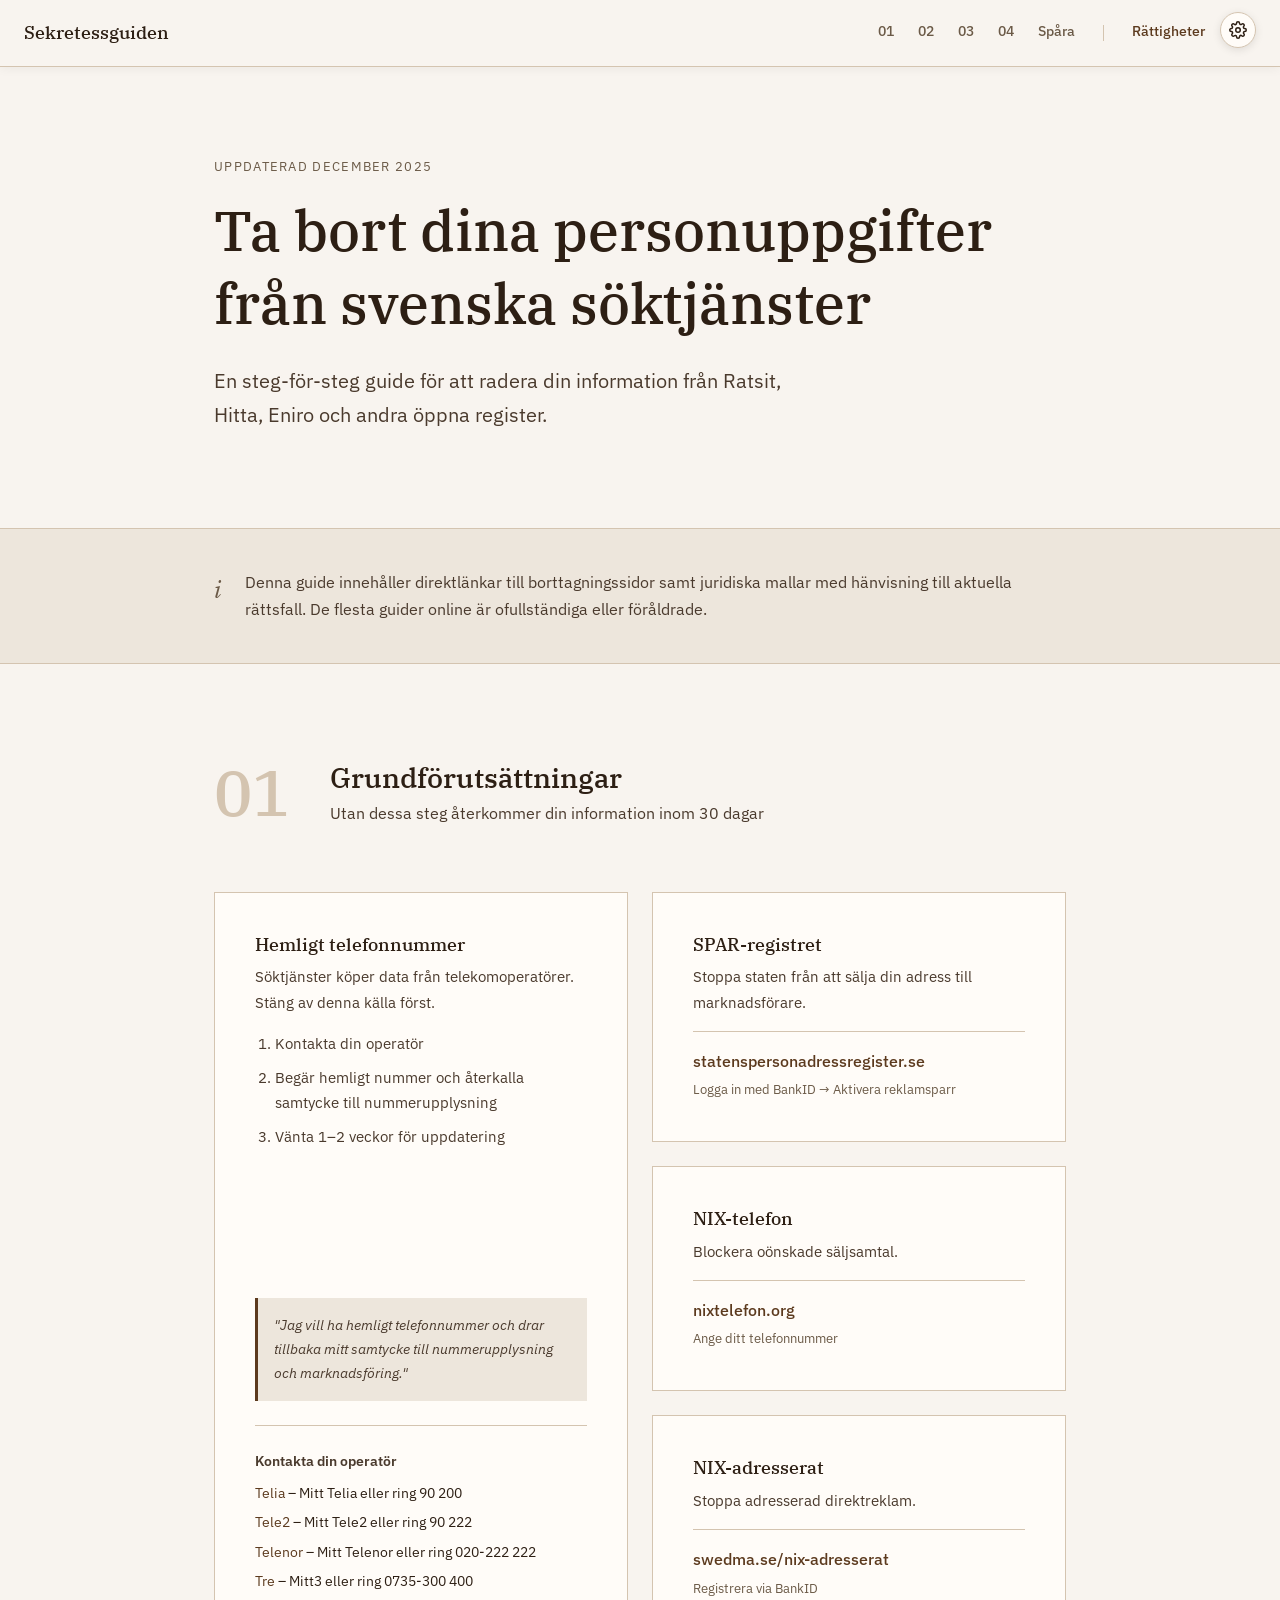
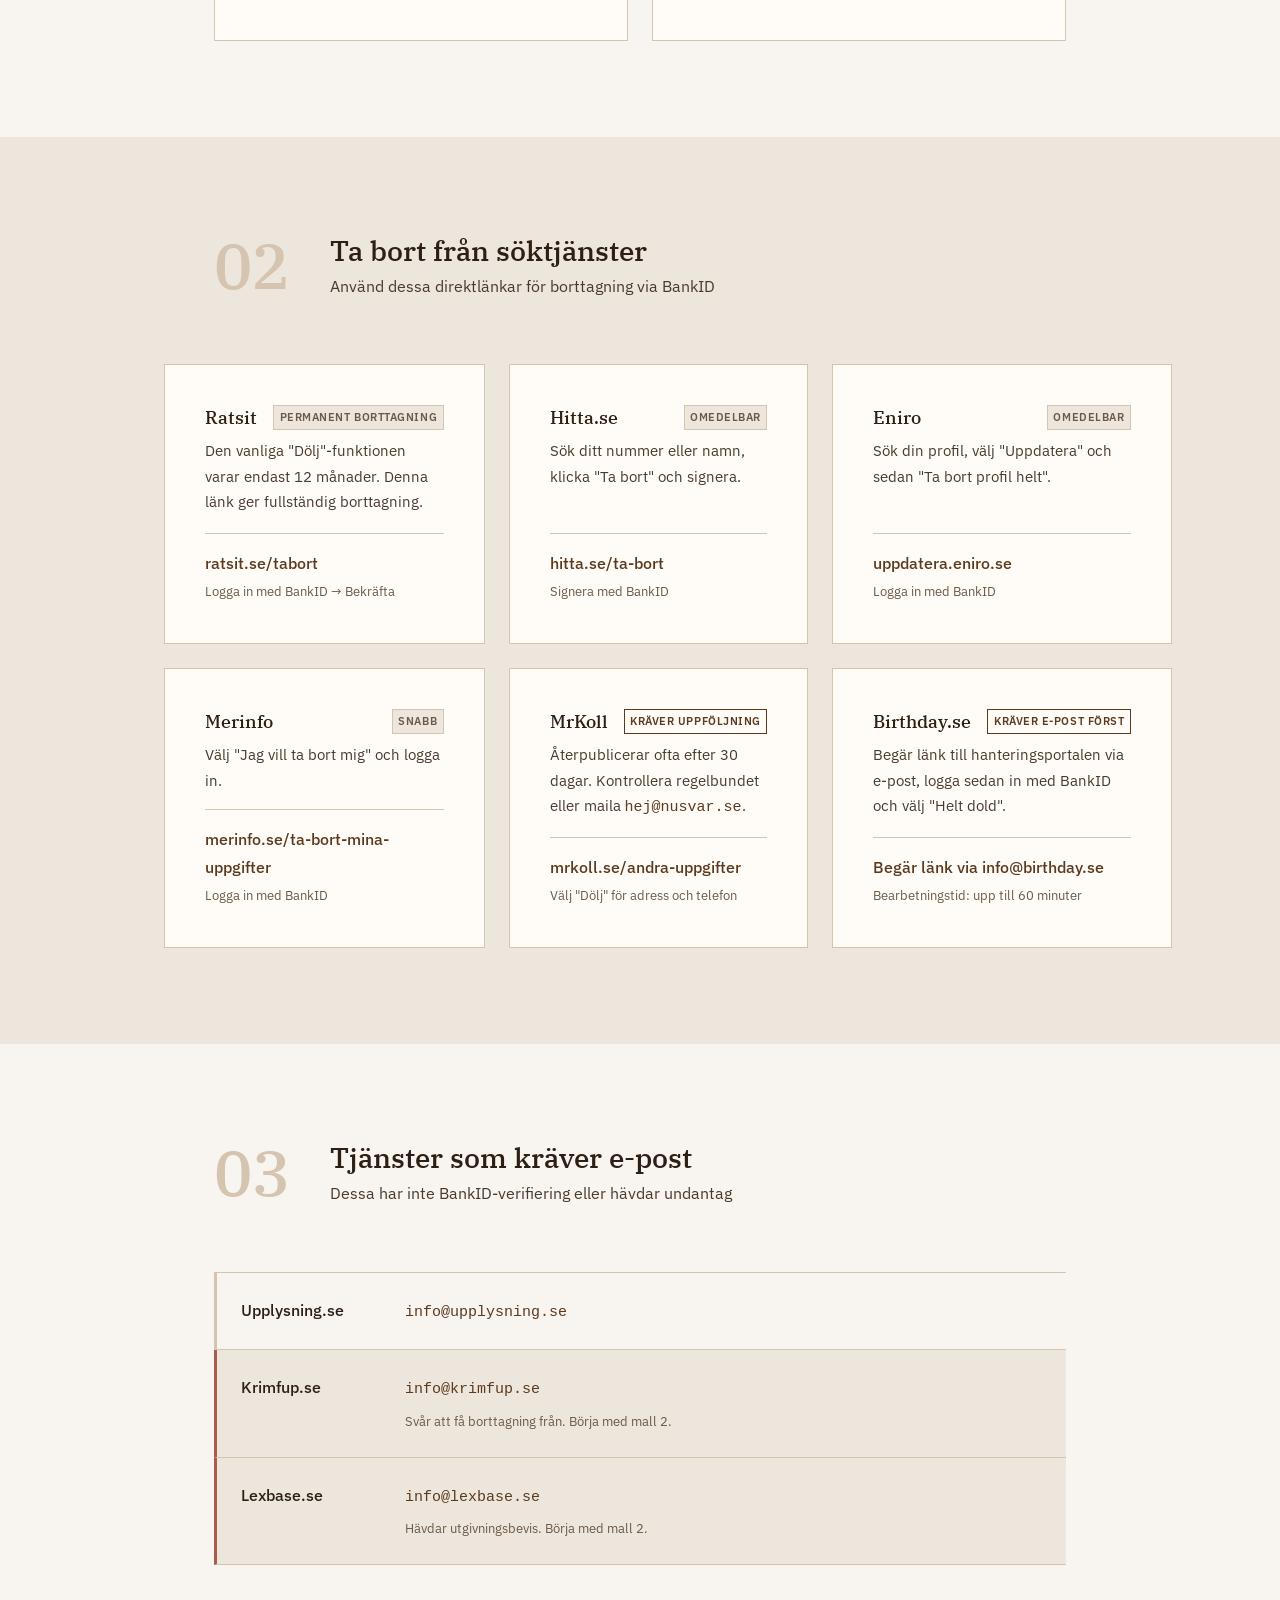
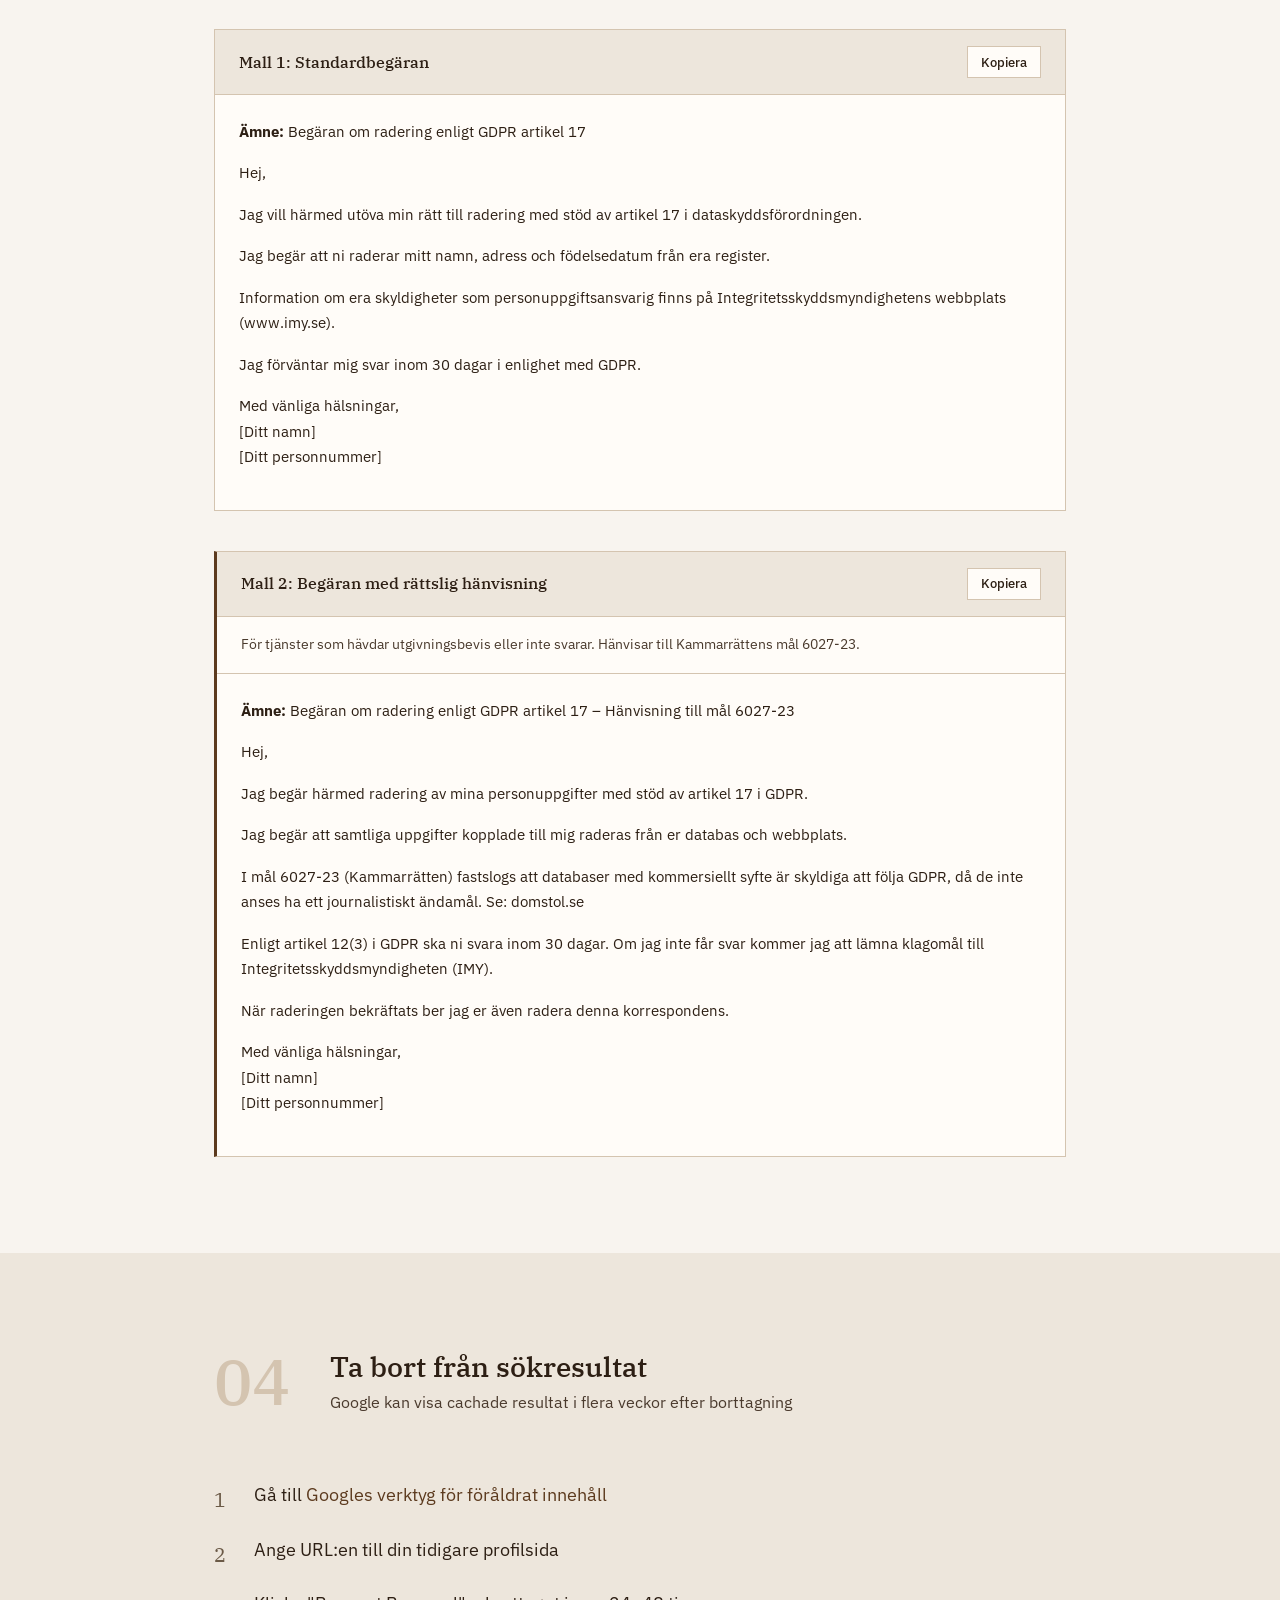
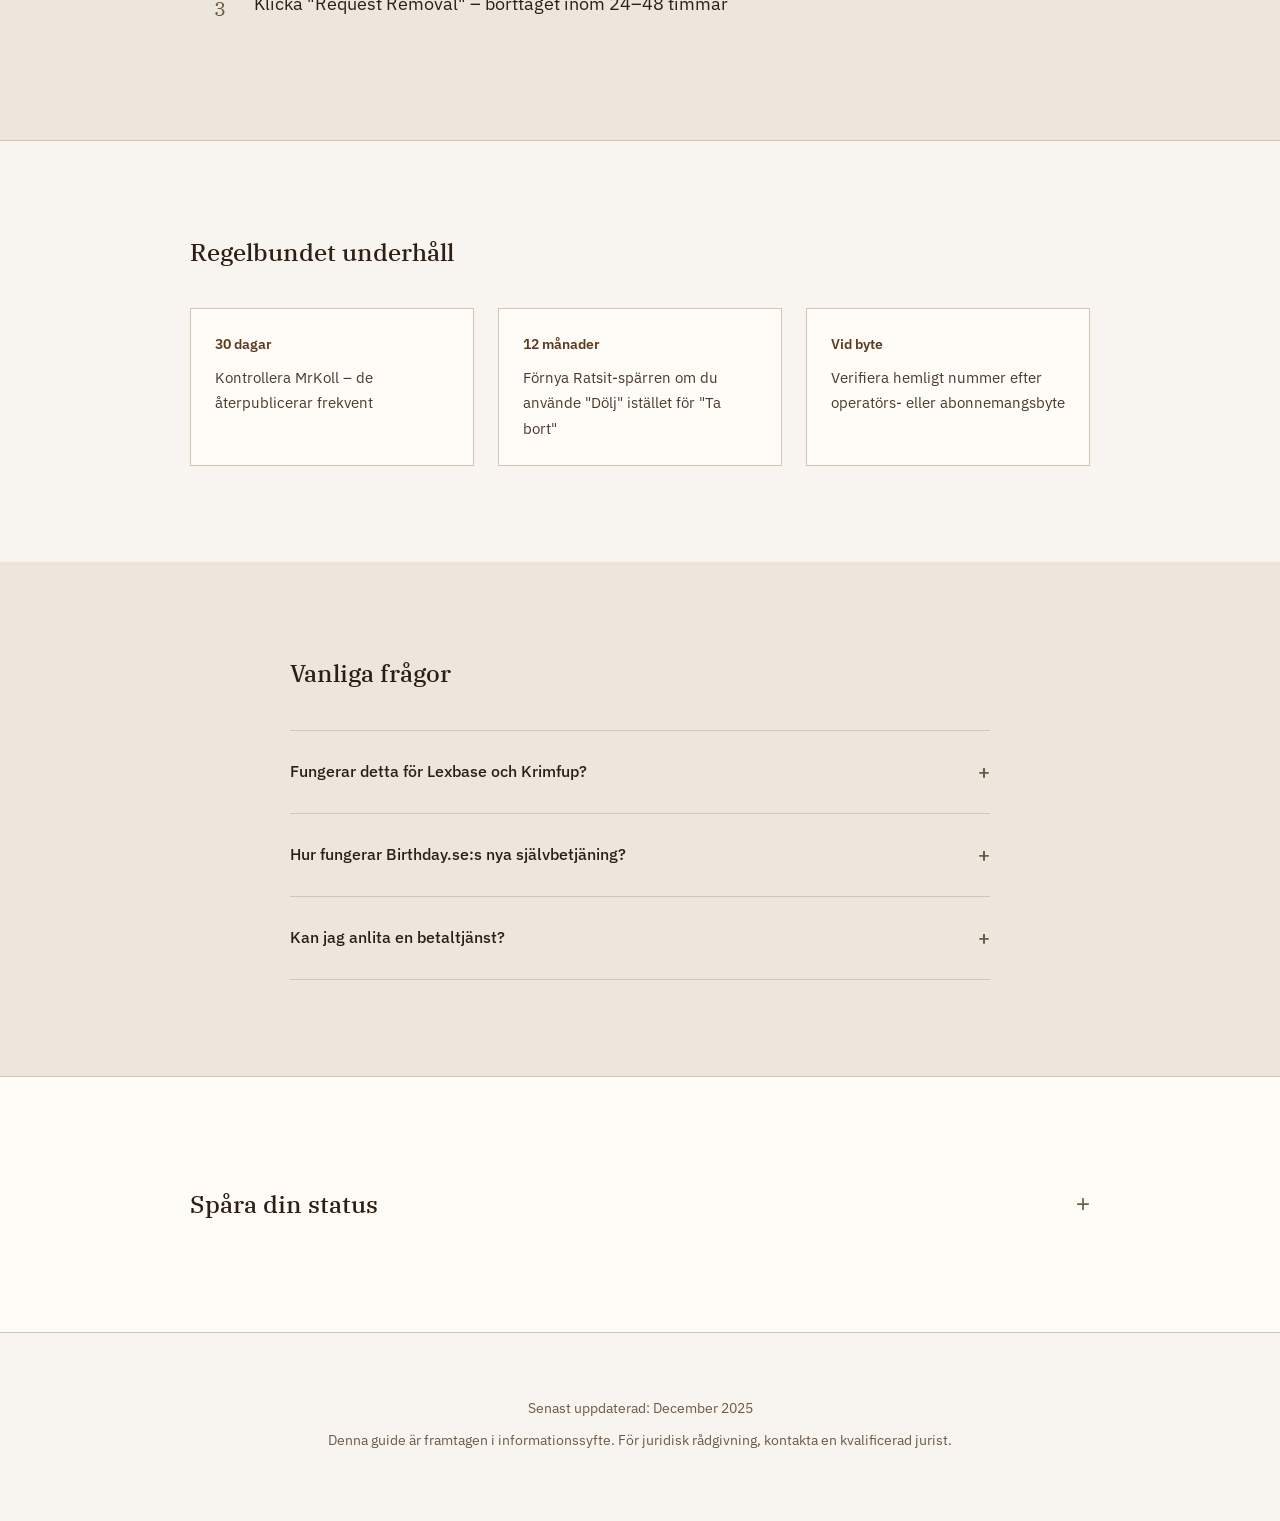
==== commit 27203a9f: "merinfo fix" ====
--- a/index.html
+++ b/index.html
@@ -7,7 +7,6 @@
       name="description"
       content="Komplett guide för att ta bort personuppgifter från svenska söktjänster som Ratsit, Hitta, Eniro med flera."
     />
-    <link rel="canonical" href="https://svprivacy.iliketrains.fyi/" />
     <title>Svenska Sekretessguiden</title>
     <link rel="icon" href="favicon.svg" type="image/svg+xml" />
     <link rel="preconnect" href="https://fonts.googleapis.com" />
@@ -647,7 +646,7 @@
                 <p>
                   I mål 6027-23 (Kammarrätten) fastslogs att databaser med
                   kommersiellt syfte är skyldiga att följa GDPR, då de inte
-                  anses ha ett journalistiskt ändamål. Se: https://www.domstol.se/nyheter/2024/03/gdpr-kan-bli-tillamplig-trots-frivilligt-utgivningsbevis/
+                  anses ha ett journalistiskt ändamål. Se: domstol.se
                 </p>
                 <p>
                   Enligt artikel 12(3) i GDPR ska ni svara inom 30 dagar. Om jag
@@ -873,7 +872,6 @@
     </main>
 
     <footer class="footer">
-      <p><a href="utskrift.html" class="footer-print-link" data-i18n="intro.print">🖨️ Skriv ut guiden</a></p>
       <p data-i18n="footer.updated">Senast uppdaterad: December 2025</p>
       <p data-i18n="footer.disclaimer">
         Denna guide är framtagen i informationssyfte. För juridisk rådgivning,
--- a/style.css
+++ b/style.css
@@ -1044,40 +1044,6 @@
 .tracker-intro {
   margin-bottom: var(--space-lg);
   color: var(--text-secondary);
-}
-
-.tracker-progress {
-  margin-bottom: var(--space-lg);
-  padding: var(--space-md);
-  background: var(--surface);
-  border: 1px solid var(--border);
-}
-
-.tracker-progress-text {
-  display: flex;
-  justify-content: space-between;
-  align-items: center;
-  margin-bottom: var(--space-sm);
-  font-size: 0.9375rem;
-}
-
-.tracker-progress-percent {
-  font-weight: 600;
-  color: var(--accent);
-}
-
-.tracker-progress-bar {
-  height: 8px;
-  background: var(--bg-alt);
-  border-radius: 4px;
-  overflow: hidden;
-}
-
-.tracker-progress-fill {
-  height: 100%;
-  background: var(--accent);
-  border-radius: 4px;
-  transition: width 0.3s ease;
 }
 
 .tracker-name-section {
@@ -2305,6 +2271,6 @@
 
 /* ===== ACTIVE NAV INDICATOR ===== */
 .nav-links a.active {
-    color: var(--text);
-    border-bottom-color: var(--accent);
-}
+  color: var(--text);
+  border-bottom-color: var(--accent);
+}
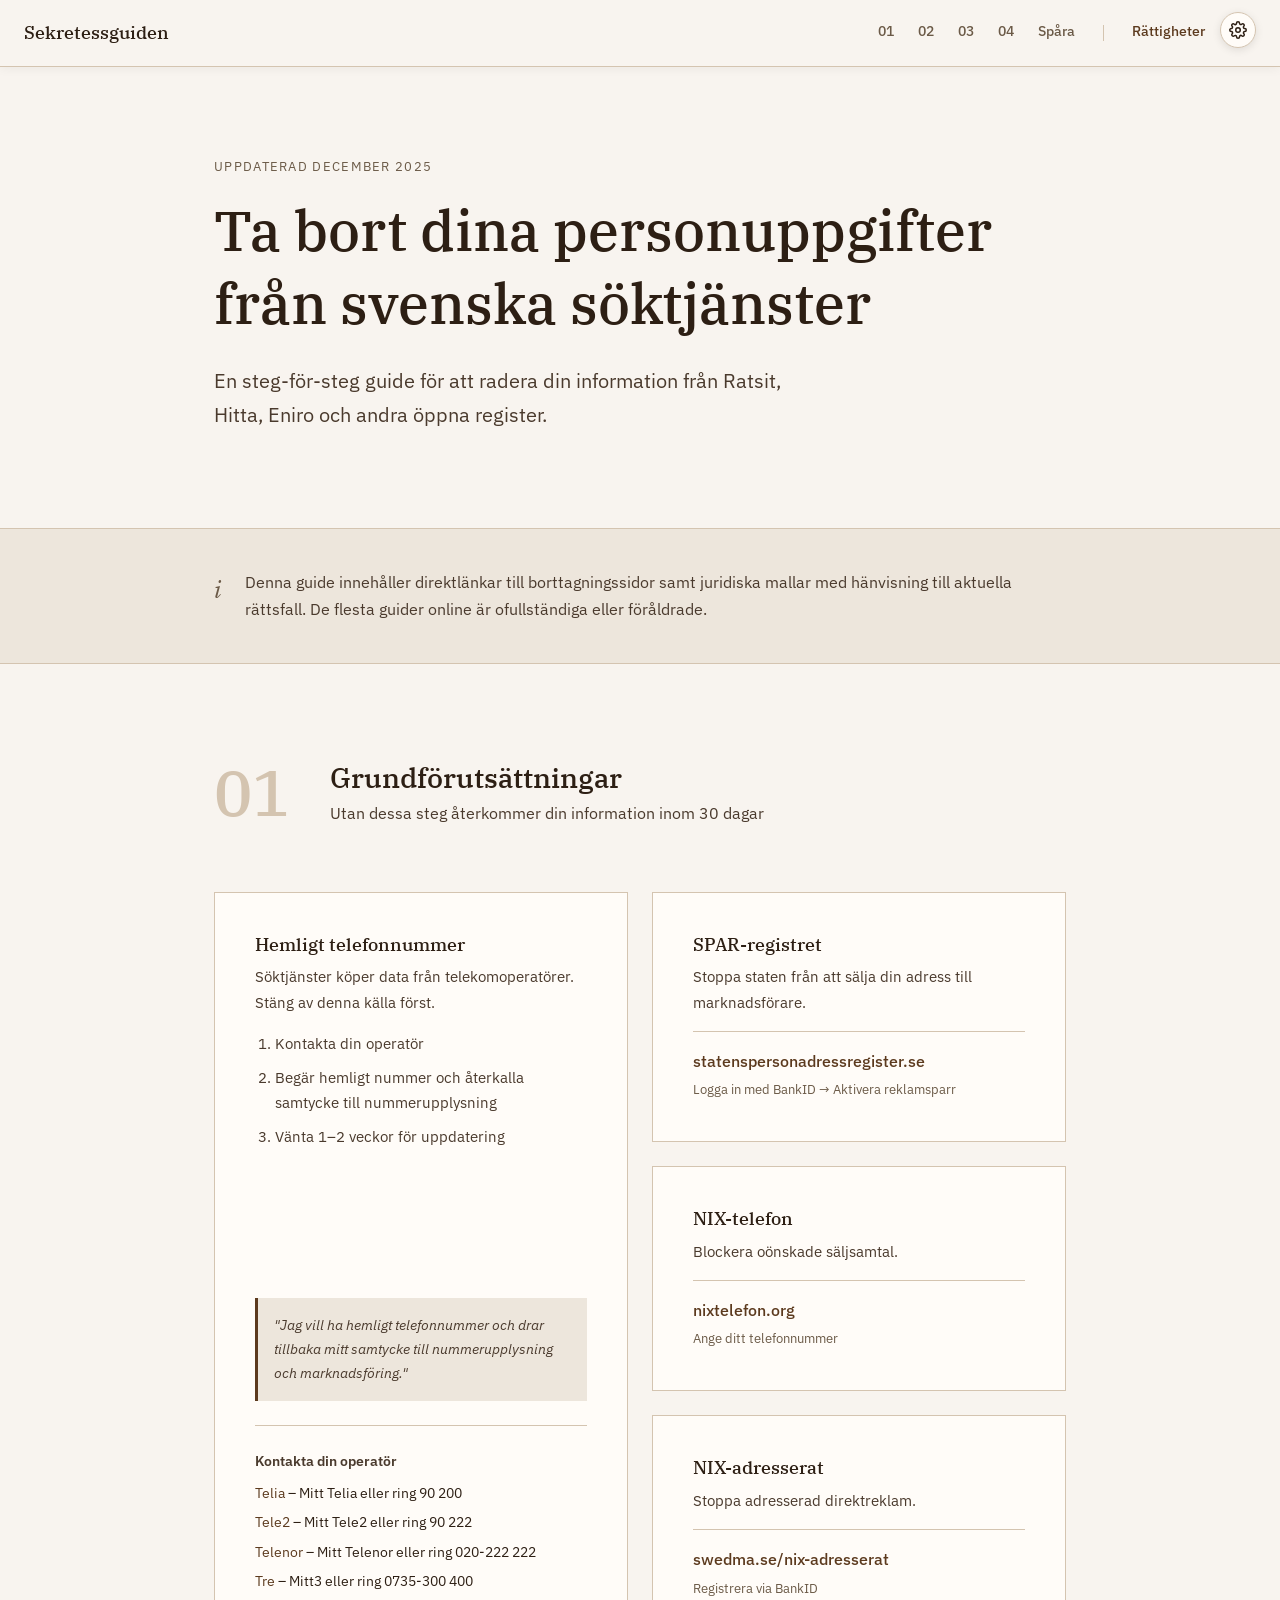
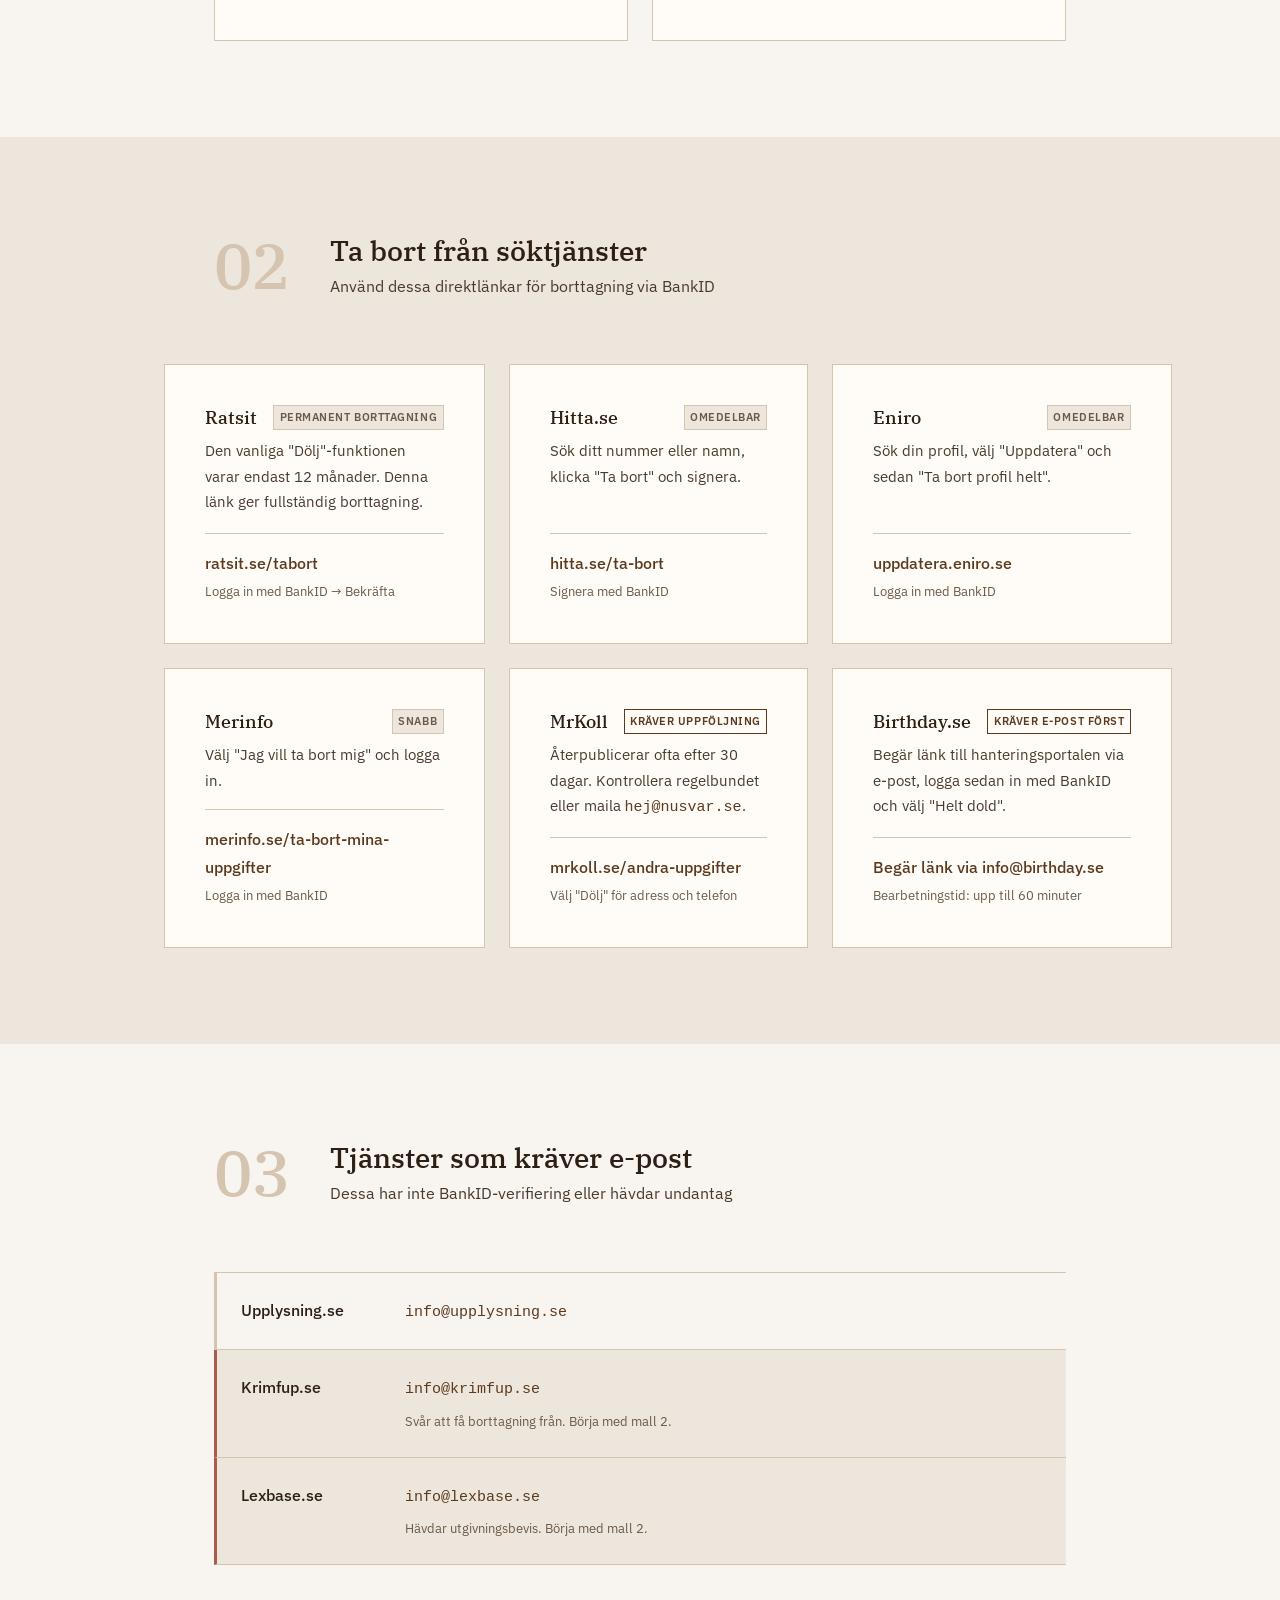
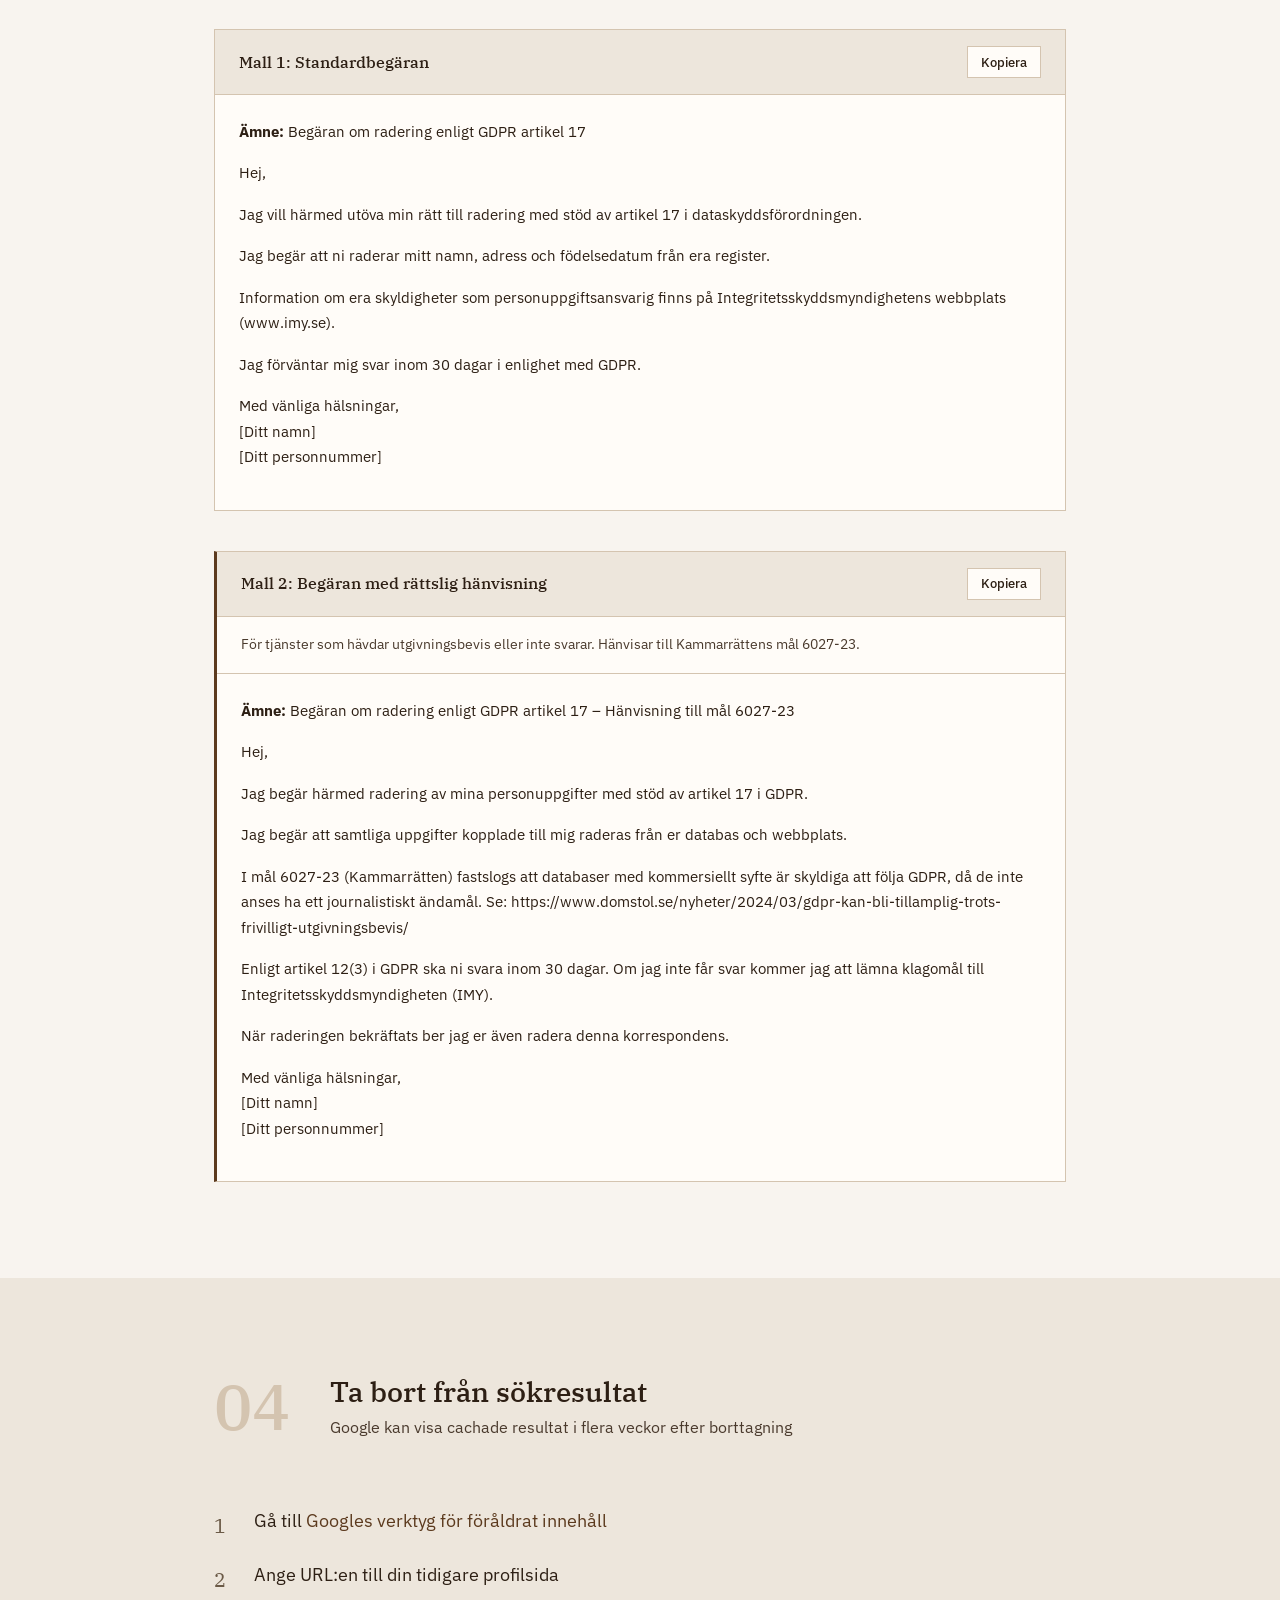
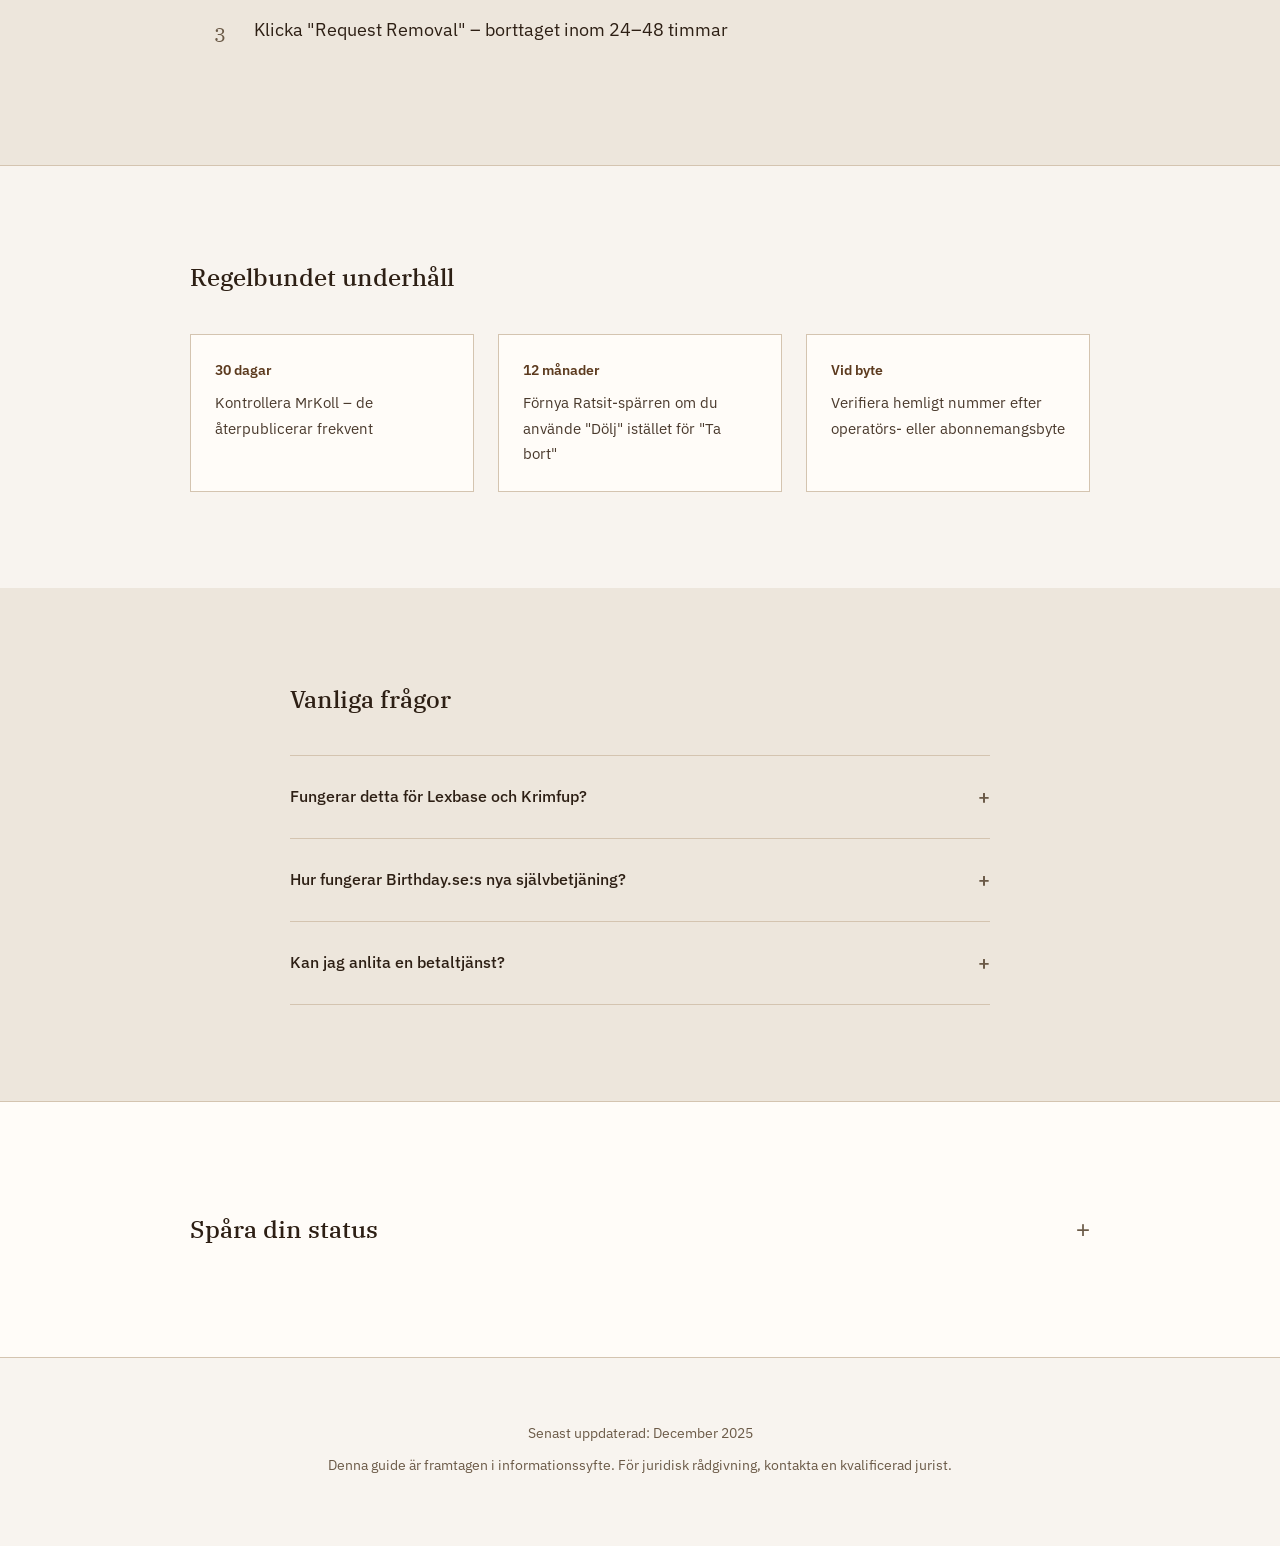
==== commit fc96e503: "link mall fix" ====
--- a/index.html
+++ b/index.html
@@ -646,7 +646,7 @@
                 <p>
                   I mål 6027-23 (Kammarrätten) fastslogs att databaser med
                   kommersiellt syfte är skyldiga att följa GDPR, då de inte
-                  anses ha ett journalistiskt ändamål. Se: domstol.se
+                  anses ha ett journalistiskt ändamål. Se: https://www.domstol.se/nyheter/2024/03/gdpr-kan-bli-tillamplig-trots-frivilligt-utgivningsbevis/
                 </p>
                 <p>
                   Enligt artikel 12(3) i GDPR ska ni svara inom 30 dagar. Om jag
